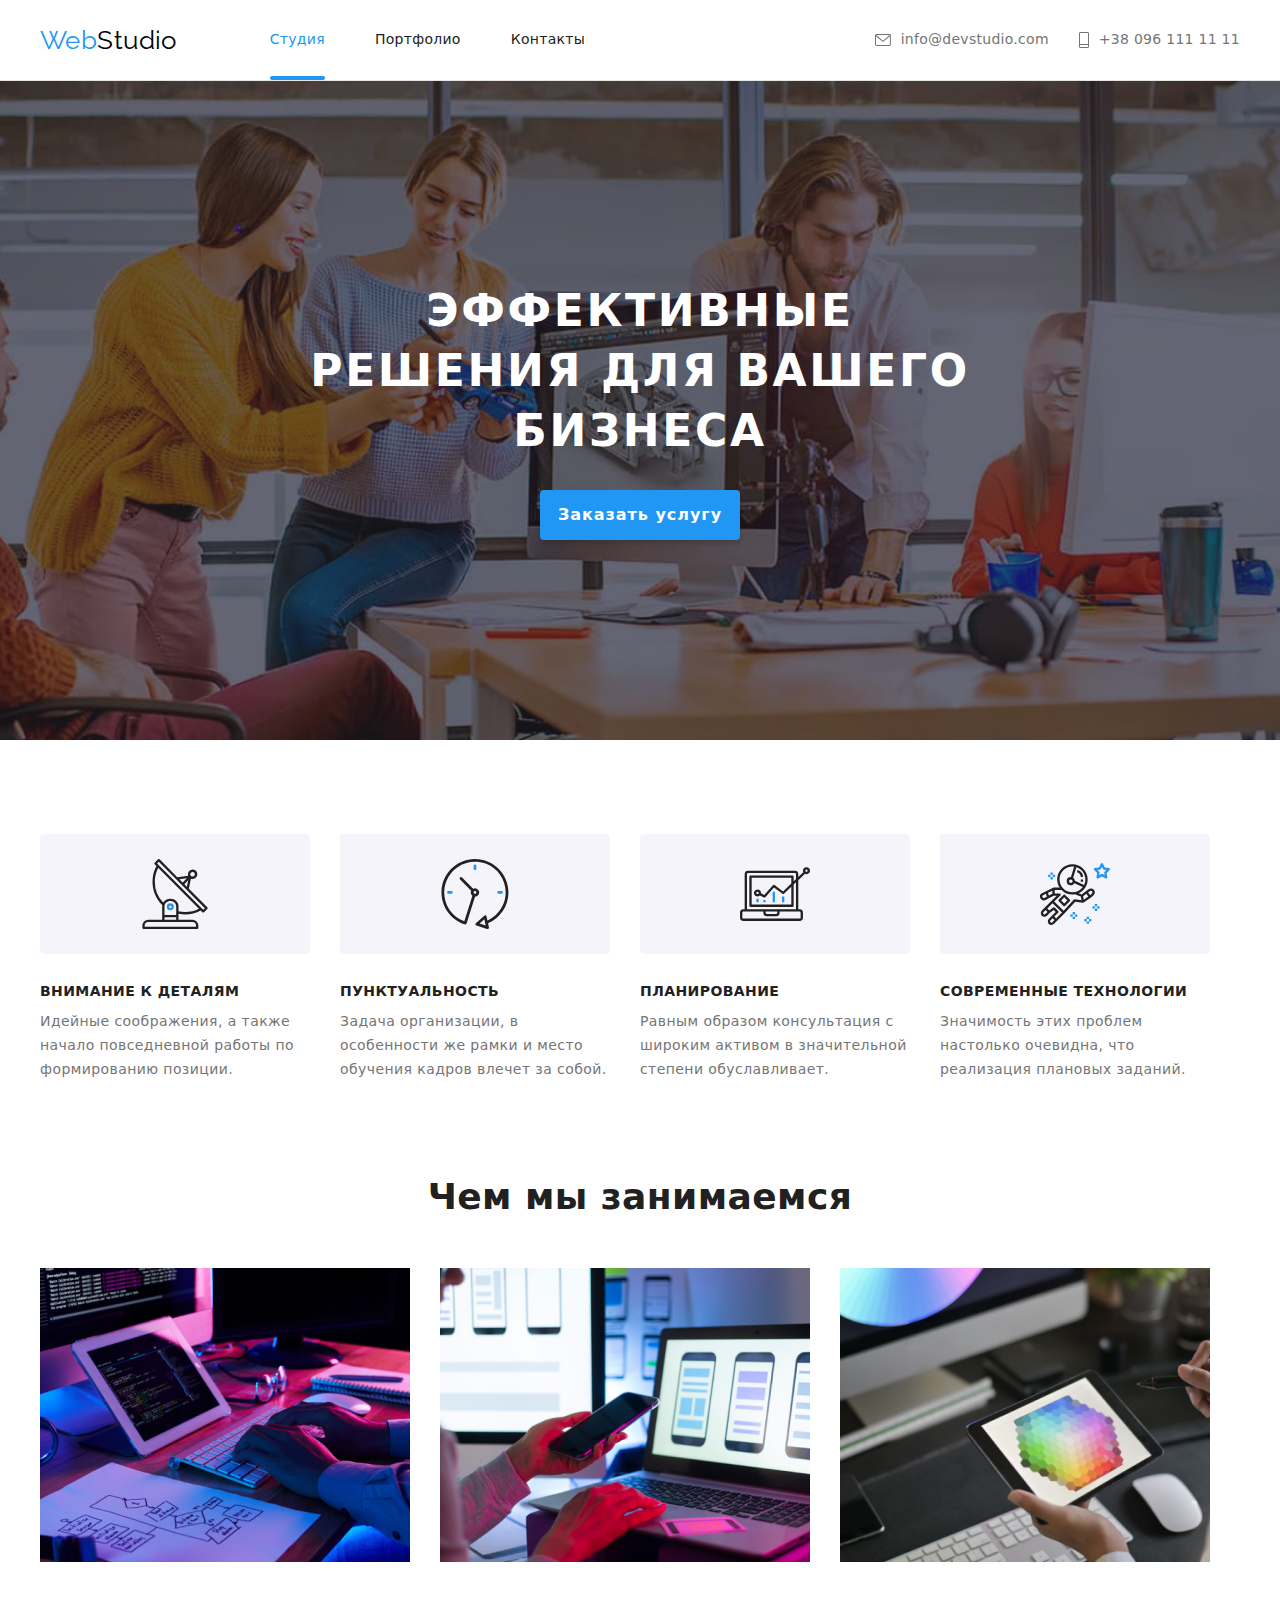
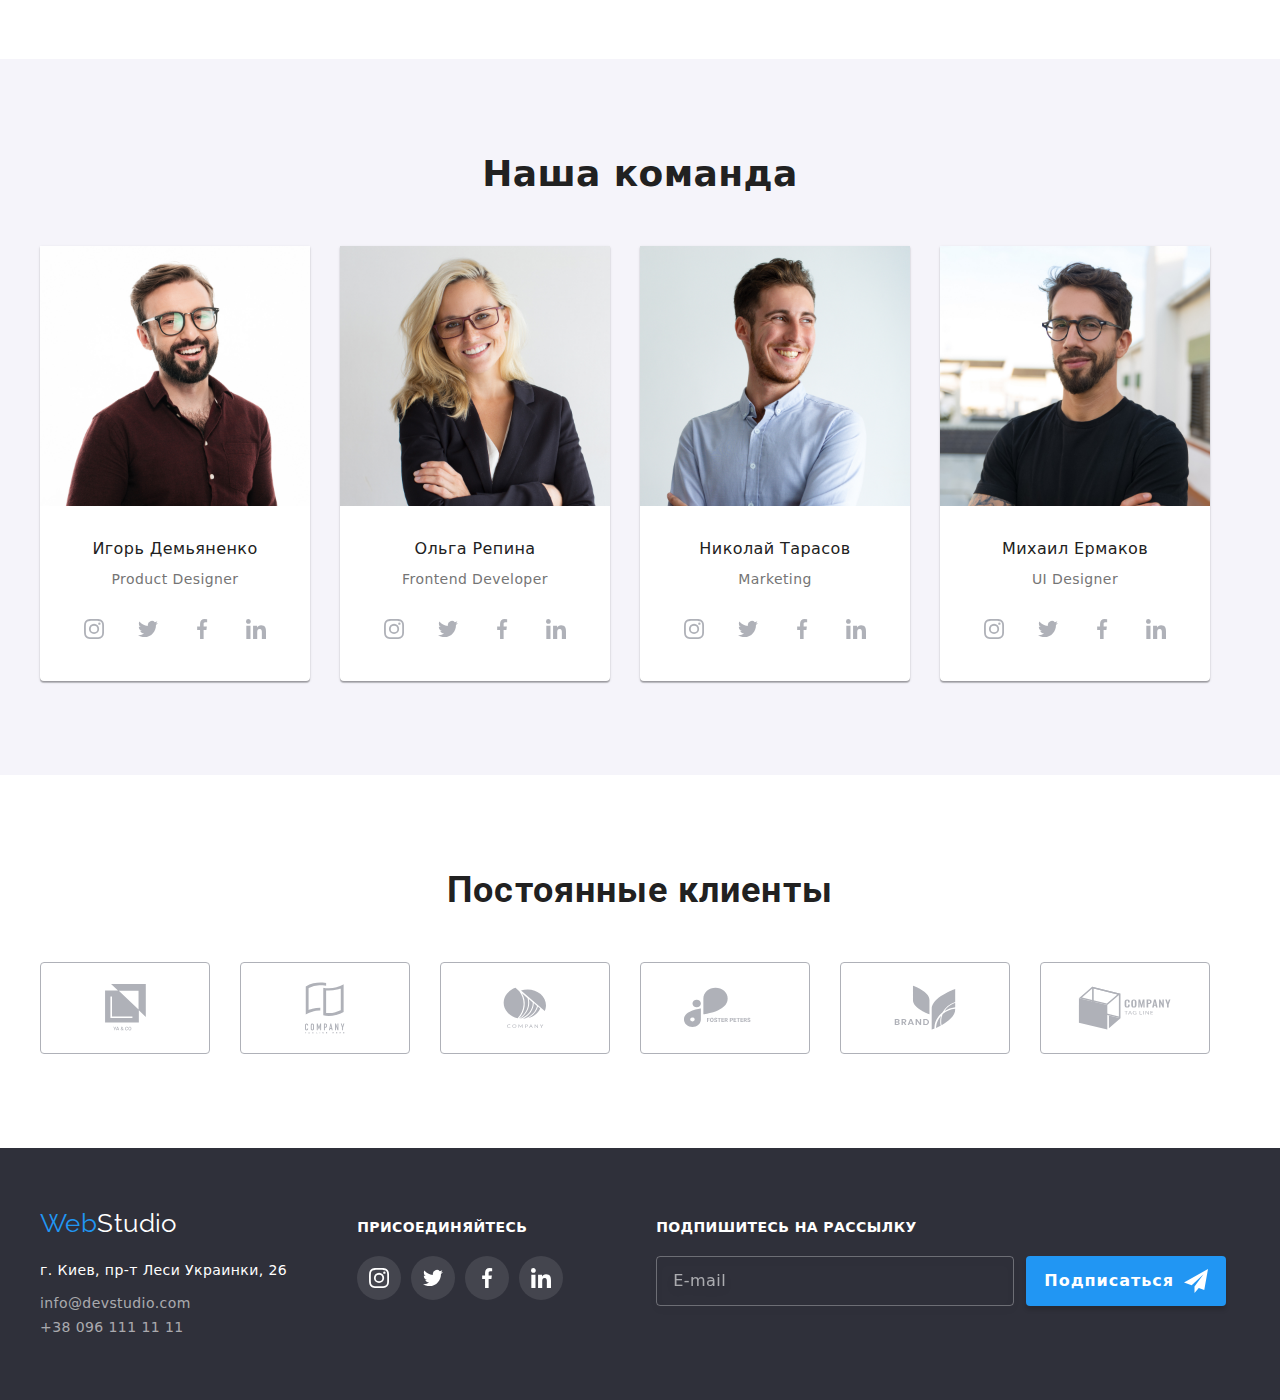
==== index.html @ 6b706b1c "add" ====
<!DOCTYPE html>
<html lang="ru">
<head>
    <meta charset="UTF-8">
    <meta http-equiv="X-UA-Compatible" content="IE=edge">
    <meta name="viewport" content="width=device-width, initial-scale=1.0">
    <title>Document</title>
    <link href="https://fonts.googleapis.com/css2?family=Raleway:wght@700&family=Roboto:wght@400;500;700;900&display=swap" rel="stylesheet">
    <link rel="stylesheet" href="./css/main.min.css">
</head>
<body>
    <header class="header">
        <div class="mail-nav"> 
            <nav class="conteiner-nav">
                <a href="" class="logo">Web<span class="logo__studio">Studio</span></a>
                <ul class="site-nav list">
                    <li class="site-nav__item">
                        <a href="" class="site-nav__link current">Студия</a>
                    </li>
                    <li class="site-nav__item">
                        <a href="./portfolio.html" class="site-nav__link">Портфолио</a>
                    </li>
                    <li class="site-nav__item">
                        <a href="" class="site-nav__link">Контакты</a>
                    </li>
                </ul>
            </nav>
            <div class="contriner-auth">
                <ul class="auth-nav list">
                    <li class="auth-nav__item icon-envelope">
                        <a href="mailto:info@devstudio.com" class="auth-nav__link">info@devstudio.com
                            <svg class="auth-nav__icon" width="16px" heught="12px">
                                <use href="./images/symbol-defs.svg#envelope"></use>
                            </svg>
                        </a>
                    </li>
                    <li class="auth-nav__item icon-vector">
                        <a href="tel:+380961111111" class="auth-nav__link">+38 096 111 11 11
                            <svg class="auth-nav__icon" width="10px" heught="16px">
                                <use href="./images/symbol-defs.svg#vector"></use>
                            </svg>
                        </a>
                    </li>
                </ul>
            </div>
        </div>
    </header>
    <main>
        <!--Шапка-->
        <div class="overlay">
            <div class="hero">
                <h1 class="hero__title">Эффективные решения для вашего бизнеса</h1>
                <button class="button" data-modal-open>Заказать услугу</button>
                <div class="backdrop is-hidden" data-modal>
                    <div class="modal">
                        <form class="form-modal">
                            <h2 class="form-modal__title">Оставьте свои данные, мы вам перезвоним</h2>
                            <div class="form-modal__groop">
                                <label for="name">Имя</label>
                                <input type="name" name="name" id="name">
                                <svg class="form-modal__svg">
                                    <use href="./images/icons.svg#person"></use>
                                </svg>
                            </div>
                            <div class="form-modal__groop">
                                <label for="phone">Телефон</label>
                                <input type="text" name="phone" id="phone">
                                <svg class="form-modal__svg">
                                    <use href="./images/icons.svg#phone"></use>
                                </svg>
                            </div>
                            <div class="form-modal__groop">
                                <label for="mail">Почта</label>
                                <input type="text" name="mail" id="mail">
                                <svg class="form-modal__svg">
                                    <use href="./images/icons.svg#email"></use>
                                </svg>
                            </div>
                            <div class="form-modal__groop">
                                <label for="comment">Комментарий</label>
                                <textarea name="comment" id="comment" placeholder="Введите текст"></textarea>
                            </div>
                            <label class="form-modal__agreement">
                                <input class="form-modal__input" type="checkbox" name="policy">
                                <span class="form-modal__text">
                                    Соглашаюсь с рассылкой и принимаю <a href="" class="form-modal__link">Условия договора</a> 
                                </span>
                                <svg class="form-modal__icon">
                                    <use href="./images/icons.svg#icon-check"></use>
                                </svg>
                            </label>    
                            <button type="submit" class="button">Отправить</button>
                        </form>
                        <button class="button__close" data-modal-close>
                            <svg class="button__svg">
                                <use href="./images/icons.svg#close"></use>
                            </svg>
                        </button>
                    </div>
                </div> 
            </div>
        </div>
        <!--Особенности-->
        <section class="section">
            <div class="conteiner">
               <!--<h2 class="section-title">Особенности</h2>--> 
                <ul class="peculiarities list">
                    <li class="peculiarities__list icon-antenna">
                        <div class="peculiarities__conteiner">
                            <svg class="peculiarities__svg">
                                <use href="./images/symbol-defs.svg#antenna"></use>
                            </svg>
                        </div>
                        <h3 class="peculiarities__title">ВНИМАНИЕ К ДЕТАЛЯМ</h3>
                        <p class="peculiarities__text">Идейные соображения, а также начало повседневной работы по формированию позиции.</p>
                    </li>
                    <li class="peculiarities__list icon-clock">
                        <div class="peculiarities__conteiner">
                            <svg class="peculiarities__svg">
                                <use href="./images/symbol-defs.svg#clock"></use>
                            </svg>
                        </div>
                        <h3 class="peculiarities__title">ПУНКТУАЛЬНОСТЬ</h3>
                        <p class="peculiarities__text">Задача организации, в особенности же рамки и место обучения кадров влечет за собой.</p>
                    </li>
                    <li class="peculiarities__list icon-diagram">
                        <div class="peculiarities__conteiner">
                            <svg class="peculiarities__svg">
                                <use href="./images/symbol-defs.svg#diagram"></use>
                            </svg>
                        </div>
                        <h3 class="peculiarities__title">ПЛАНИРОВАНИЕ</h3>
                        <p class="peculiarities__text">Равным образом консультация с широким активом в значительной степени обуславливает.</p>
                    </li>
                    <li class="peculiarities__list icon-astronaut">
                        <div class="peculiarities__conteiner">
                            <svg class="peculiarities__svg">
                                <use href="./images/symbol-defs.svg#astronaut"></use>
                            </svg>
                        </div>
                        <h3 class="peculiarities__title">СОВРЕМЕННЫЕ ТЕХНОЛОГИИ</h3>
                        <p class="peculiarities__text">Значимость этих проблем настолько очевидна, что реализация плановых заданий.</p>
                    </li>
                </ul>
            </div>
        </section>
        <!--Чем мы занимаемся-->
        <section class="development">
            <div class="conteiner">
                <h2 class="development__title">Чем мы занимаемся</h2>
                <ul class="development__list list">
                    <li class="development__item">
                        <a href=""><img class="development__img" src="./images/development/box-1.jpg" alt="работа на компьютере" width="370" height="294"></a>
                        <div class="development__product">
                            <p class="development__text">ДЕСКТОПНЫЕ ПРИЛОЖЕНИЯ</p>
                        </div>
                    </li>
                    <li class="development__item">
                        <a href=""><img class="development__img" src="./images/development/box-2.jpg" alt="работа на телефоне" width="370" height="294"></a>
                        <div class="development__product">
                            <p class="development__text">МОБИЛЬНЫЕ ПРИЛОЖЕНИЯ</p>
                        </div>
                    </li>
                    <li class="development__item">
                        <a href=""><img class="development__img" src="./images/development/box-3.jpg" alt="работа на планшете" width="370" height="294"></a>
                        <div class="development__product">
                            <p class="development__text">ДИЗАЙНЕРСКИЕ РЕШЕНИЯ</p>
                        </div>
                    </li>
                </ul>
            </div>
        </section>
        <!--Наша команда-->
        <section class="team">
            <div class="conteiner">
                <h2 class="team__title">Наша команда</h2>
            <ul class="team__list list">
                <li class="team__item">
                    <article class="card-set">
                        <img class="card-set__img" src="./images/team/team-card-1.jpg" alt="Игорь Демьяненко" width="270" height="260">
                    <div class="card-set__meta">
                        <h3 class="card-set__title">Игорь Демьяненко</h3>
                        <p class="card-set__job" lang="en">Product Designer</p>
                        <ul class="network list">
                            <li class="network__item">
                                <a href="" class="network__link" aria-label="instagram">
                                    <svg class="network__icon">
                                        <use href="./images/symbol-defs.svg#instagram"></use>
                                    </svg>
                                </a>
                            </li>
                            <li class="network__item">
                                <a href="" class="network__link" aria-label="twitter">
                                    <svg class="network__icon">
                                        <use href="./images/symbol-defs.svg#twitter"></use>
                                    </svg>
                                </a>
                            </li>
                            <li class="network__item">
                                <a href="" class="network__link" aria-label="facebook">
                                    <svg class="network__icon">
                                        <use href="./images/symbol-defs.svg#facebook"></use>
                                    </svg>
                                </a>
                            </li>
                            <li class="network__item">
                                <a href="" class="network__link" aria-label="linkedin">
                                    <svg class="network__icon">
                                        <use href="./images/symbol-defs.svg#linkedin"></use>
                                    </svg>
                                </a>
                            </li>
                        </ul> 
                    </div>
                    </article>
                </li>
                <li class="team__item">
                    <article class="card-set">
                    <img class="card-set__img" src="./images/team/team-card-2.jpg" alt="Ольга Репина" width="270" height="260">
                    <div class="card-set__meta">
                        <h3 class="card-set__title">Ольга Репина</h3>
                        <p class="card-set__job" lang="en">Frontend Developer</p>
                        <ul class="network list">
                            <li class="network__item">
                                <a href="" class="network__link" aria-label="instagram">
                                    <svg class="network__icon">
                                        <use href="./images/symbol-defs.svg#instagram"></use>
                                    </svg>
                                </a>
                            </li>
                            <li class="network__item">
                                <a href="" class="network__link" aria-label="twitter">
                                    <svg class="network__icon">
                                        <use href="./images/symbol-defs.svg#twitter"></use>
                                    </svg>
                                </a>
                            </li>
                            <li class="network__item">
                                <a href="" class="network__link" aria-label="facebook">
                                    <svg class="network__icon">
                                        <use href="./images/symbol-defs.svg#facebook"></use>
                                    </svg>
                                </a>
                            </li>
                            <li class="network__item">
                                <a href="" class="network__link" aria-label="linkedin">
                                    <svg class="network__icon">
                                        <use href="./images/symbol-defs.svg#linkedin"></use>
                                    </svg>
                                </a>
                            </li>
                        </ul> 
                    </div>
                    </article>
                </li>
                <li class="team__item">
                    <article class="card-set">
                        <img class="card-set__img" src="./images/team/team-card-3.jpg" alt="Николай Тарасов" width="270" height="260">
                        <div class="card-set__meta">
                        <h3 class="card-set__title">Николай Тарасов</h3>
                        <p class="card-set__job" lang="en">Marketing</p>
                        <ul class="network list">
                            <li class="network__item">
                                <a href="" class="network__link" aria-label="instagram">
                                    <svg class="network__icon">
                                        <use href="./images/symbol-defs.svg#instagram"></use>
                                    </svg>
                                </a>
                            </li>
                            <li class="network__item">
                                <a href="" class="network__link" aria-label="twitter">
                                    <svg class="network__icon">
                                        <use href="./images/symbol-defs.svg#twitter"></use>
                                    </svg>
                                </a>
                            </li>
                            <li class="network__item">
                                <a href="" class="network__link" aria-label="facebook">
                                    <svg class="network__icon">
                                        <use href="./images/symbol-defs.svg#facebook"></use>
                                    </svg>
                                </a>
                            </li>
                            <li class="network__item">
                                <a href="" class="network__link" aria-label="linkedin">
                                    <svg class="network__icon">
                                        <use href="./images/symbol-defs.svg#linkedin"></use>
                                    </svg>
                                </a>
                            </li>
                        </ul>  
                    </div>
                    </article>
                </li>
                <li class="team__item">
                    <article class="card-set">
                        <img class="card-set__img" src="./images/team/team-card-4.jpg" alt="Михаил Ермаков" width="270" height="260">
                        <div class="card-set__meta">
                        <h3 class="card-set__title">Михаил Ермаков</h3>
                        <p class="card-set__job" lang="en">UI Designer</p>
                        <ul class="network list">
                            <li class="network__item">
                                <a href="" class="network__link" aria-label="instagram">
                                    <svg class="network__icon">
                                        <use href="./images/symbol-defs.svg#instagram"></use>
                                    </svg>
                                </a>
                            </li>
                            <li class="network__item">
                                <a href="" class="network__link" aria-label="twitter">
                                    <svg class="network__icon">
                                        <use href="./images/symbol-defs.svg#twitter"></use>
                                    </svg>
                                </a>
                            </li>
                            <li class="network__item">
                                <a href="" class="network__link" aria-label="facebook">
                                    <svg class="network__icon">
                                        <use href="./images/symbol-defs.svg#facebook"></use>
                                    </svg>
                                </a>
                            </li>
                            <li class="network__item">
                                <a href="" class="network__link" aria-label="linkedin">
                                    <svg class="network__icon">
                                        <use href="./images/symbol-defs.svg#linkedin"></use>
                                    </svg>
                                </a>
                            </li>
                        </ul> 
                    </div>
                    </article>
                </li>
            </ul>
            </div>
        </section>
        <!--Постоянные клиенты-->
        <section class="client">
            <div class="conteiner">
                <h2 class="client__title">Постоянные клиенты</h2>
            <ul class="client__list list">
                <li class="client__item">
                    <a href="" class="client__link" aria-label="group-1">
                        <svg class="client__icon group-1">
                            <use href="./images/symbol-defs.svg#group-1"></use>
                        </svg>
                    </a>
                </li>
                <li class="client__item">
                    <a href="" class="client__link" aria-label="group-2">
                        <svg class="client__icon group-2">
                            <use href="./images/symbol-defs.svg#group-2"></use>
                        </svg>
                    </a>
                </li>
                <li class="client__item">
                    <a href="" class="client__link" aria-label="group-3">
                        <svg class="client__icon group-3">
                            <use href="./images/symbol-defs.svg#group-3"></use>
                        </svg>
                    </a>
                </li>
                <li class="client__item">
                    <a href="" class="client__link" aria-label="group-4">
                        <svg class="client__icon group-4">
                            <use href="./images/symbol-defs.svg#group-4"></use>
                        </svg>
                    </a>
                </li>
                <li class="client__item">
                    <a href="" class="client__link" aria-label="group-5">
                        <svg class="client__icon group-5">
                            <use href="./images/symbol-defs.svg#group-5"></use>
                        </svg>
                    </a>
                </li>
                <li class="client__item">
                    <a href="" class="client__link" aria-label="group-6">
                        <svg class="client__icon group-6">
                            <use href="./images/symbol-defs.svg#group-6"></use>
                        </svg>
                    </a>
                </li>
            </ul>
            </div>
        </section>
    </main>
    <footer class="footer">
        <div class="basement">
            <div class="basement-conteiner">
                <a href="" class="logo logo--footer">Web<span class="logo__studio logo__studio--footer">Studio</span></a>
            <address class="address">
                <p class="address__text">г. Киев, пр-т Леси Украинки, 26</p> <br/>
                <ul class="address__list">
                    <li class="address__item">
                        <a href="mailto:info@devstudio.com" class="address__link">info@devstudio.com</a> <br/>
                    </li>
                    <li class="address__item">
                        <a href="tel:+380961111111" class="address__link">+38 096 111 11 11</a>
                    </li>
                </ul>
            </address>
            </div>
            <div class="basement-social">
                <h2 class="basement-social__title">ПРИСОЕДИНЯЙТЕСЬ</h2>
                <ul class="basement-social__list list">
                    <li class="basement-social__item">
                        <a href="" class="basement-social__link" aria-label="instagram">
                            <svg class="basement-social__icon">
                                <use href="./images/symbol-defs.svg#instagram"></use>
                            </svg>
                        </a>
                    </li>
                    <li class="basement-social__item">
                        <a href="" class="basement-social__link" aria-label="twitter">
                            <svg class="basement-social__icon">
                                <use href="./images/symbol-defs.svg#twitter"></use>
                            </svg>
                        </a>
                    </li>
                    <li class="basement-social__item">
                        <a href="" class="basement-social__link" aria-label="facebook">
                            <svg class="basement-social__icon">
                                <use href="./images/symbol-defs.svg#facebook"></use>
                            </svg>
                        </a>
                    </li>
                    <li class="basement-social__item">
                        <a href="" class="basement-social__link" aria-label="linkedin">
                            <svg class="basement-social__icon">
                                <use href="./images/symbol-defs.svg#linkedin"></use>
                            </svg>
                        </a>
                    </li>
                </ul>
            </div>
            <form class="form">
                <h2 class="form__title">ПОДПИШИТЕСЬ НА РАССЫЛКУ</h2>
                <div class="form__flex">
                    <label for="mail" class="form__field">
                        <input type="mail" name="mail" placeholder="E-mail">
                    </label>
                    <button type="submit" class="button button--subscribe"><span class="button__text">Подписаться</span>
                        <svg class="form__icon">
                            <use href="./images/icons.svg#icon-send"></use>
                        </svg>
                    </button>
                </div>
            </form>
        </div>
    </footer> 
    <script src="./js/modal.js"></script> 
</body>
</html>
---- css/main.min.css ----
html{-webkit-box-sizing:border-box;box-sizing:border-box}*,*::before,*::after{-webkit-box-sizing:inherit;box-sizing:inherit}:root{--primery-text-color: #757575;--title-text-color: #212121;--accent-color: #2196F3;--primery-bgr-color: #E5E5E5;--title-white-color: #FFFFFF;--accent-bgr-color: #F5F4FA;--timing-function: cubic-bezier(0.4, 0, 0.2, 1)}.visually-hidden{position:absolute;white-space:nowrap;width:1px;height:1px;overflow:hidden;border:0;padding:0;clip:rect(0 0 0 0);-webkit-clip-path:inset(50%);clip-path:inset(50%);margin:-1px}body{color:var(--primery-text-color);background-color:var(--title-white-color);font-family:Roboto, sans-serif;letter-spacing:0.03em;font-size:14px;cursor:pointer}h1,h2,h3,h4,h5,h6,p{margin:0}ul{margin:0;padding-left:0;list-style:none}a{text-decoration:none;color:currentColor}.list{padding:0;margin:0;list-style:none}/*! modern-normalize v1.1.0 | MIT License | https://github.com/sindresorhus/modern-normalize */*,::before,::after{-webkit-box-sizing:border-box;box-sizing:border-box}html{line-height:1.15;-webkit-text-size-adjust:100%;-moz-tab-size:4;-o-tab-size:4;tab-size:4}body{margin:0;font-family:system-ui,-apple-system,"Segoe UI",Roboto,Helvetica,Arial,sans-serif,"Apple Color Emoji","Segoe UI Emoji"}hr{height:0;color:inherit}abbr[title]{-webkit-text-decoration:underline dotted;text-decoration:underline dotted}b,strong{font-weight:bolder}code,kbd,samp,pre{font-family:ui-monospace, SFMono-Regular, Consolas, 'Liberation Mono', Menlo, monospace;font-size:1em}small{font-size:80%}sub,sup{font-size:75%;line-height:0;position:relative;vertical-align:baseline}sub{bottom:-0.25em}sup{top:-0.5em}table{text-indent:0;border-color:inherit}button,input,optgroup,select,textarea{font-family:inherit;font-size:100%;line-height:1.15;margin:0}button,select{text-transform:none}button,[type='button'],[type='reset'],[type='submit']{-webkit-appearance:button}::-moz-focus-inner{border-style:none;padding:0}:-moz-focusring{outline:1px dotted ButtonText}:-moz-ui-invalid{box-shadow:none}legend{padding:0}progress{vertical-align:baseline}::-webkit-inner-spin-button,::-webkit-outer-spin-button{height:auto}[type='search']{-webkit-appearance:textfield;outline-offset:-2px}::-webkit-search-decoration{-webkit-appearance:none}::-webkit-file-upload-button{-webkit-appearance:button;font:inherit}summary{display:list-item}.header{background-color:var(--title-white-color);border-bottom-width:1px;border-bottom-style:solid;border-bottom-color:var(--primery-bgr-color)}.mail-nav{display:-webkit-box;display:-ms-flexbox;display:flex;-webkit-box-align:center;-ms-flex-align:center;align-items:center;padding-left:15px;padding-right:15px;margin-left:auto;margin-right:auto;max-width:1230px;height:80px}.conteiner-nav{display:-webkit-box;display:-ms-flexbox;display:flex;-webkit-box-align:center;-ms-flex-align:center;align-items:center}.contriner-auth{display:-webkit-box;display:-ms-flexbox;display:flex;margin-left:auto;-webkit-box-align:center;-ms-flex-align:center;align-items:center}.logo{color:var(--accent-color);font-family:Raleway, cursive;font-size:26px;line-height:1.19;text-decoration:none}.logo__studio{color:#000000}.site-nav{display:-webkit-box;display:-ms-flexbox;display:flex;margin-left:93px}.site-nav__item:not(:last-child){margin-right:50px}.site-nav__item{position:relative}.site-nav__link{display:block;padding-top:32px;padding-bottom:32px;color:var(--title-text-color);font-weight:500;font-size:14px;line-height:1.14;letter-spacing:0.02em;text-decoration:none;-webkit-transition:color 250ms var(--timing-function);transition:color 250ms var(--timing-function)}.site-nav__link:hover,.site-nav__link:focus{color:var(--accent-color)}.site-nav__link.current{color:var(--accent-color)}.site-nav__link.current::after{position:absolute;content:"";bottom:0;left:0;width:100%;min-height:4px;background:var(--accent-color);border-radius:2px}.auth-nav{display:-webkit-box;display:-ms-flexbox;display:flex;-webkit-box-align:center;-ms-flex-align:center;align-items:center}.auth-nav__item{display:block;-webkit-box-align:center;-ms-flex-align:center;align-items:center}.auth-nav__item:not(:last-child){margin-right:30px}.auth-nav__link{display:-webkit-box;display:-ms-flexbox;display:flex;-webkit-box-pack:center;-ms-flex-pack:center;justify-content:center;-webkit-box-align:center;-ms-flex-align:center;align-items:center;-webkit-box-orient:horizontal;-webkit-box-direction:reverse;-ms-flex-direction:row-reverse;flex-direction:row-reverse;margin:0;padding-top:32px;padding-bottom:32px;max-height:80px;color:var(--primery-text-color);font-weight:500;font-size:14px;line-height:1.14;letter-spacing:0.02em;text-decoration:none;fill:var(--primery-text-color);-webkit-transition:color 250ms var(--timing-function),fill 250ms var(--timing-function);transition:color 250ms var(--timing-function),fill 250ms var(--timing-function)}.auth-nav__link:hover,.auth-nav__link:focus{color:var(--accent-color);fill:var(--accent-color)}.auth-nav__icon{display:-webkit-box;display:-ms-flexbox;display:flex;-webkit-box-pack:center;-ms-flex-pack:center;justify-content:center;-webkit-box-align:center;-ms-flex-align:center;align-items:center;padding:0;border:0;margin-right:10px;height:80px;fill:inherit}.overlay{min-height:600px;max-width:1600px;margin-left:auto;margin-right:auto;background-image:-webkit-gradient(linear, left top, right top, from(rgba(47,48,58,0.4)), to(rgba(47,48,58,0.4))),url(../images/hero/overlay.jpg);background-image:linear-gradient(to right, rgba(47,48,58,0.4), rgba(47,48,58,0.4)),url(../images/hero/overlay.jpg);background-size:cover;background-repeat:no-repeat;background-position:center;background-color:var(--title-text-color)}.hero{padding-top:200px;padding-bottom:200px;text-align:center}.hero__title{margin-top:0;margin-bottom:30px;margin-left:auto;margin-right:auto;width:696px;color:var(--title-white-color);font-weight:900;font-size:44px;line-height:1.36;letter-spacing:0.06em;text-transform:uppercase}.backdrop{position:fixed;top:0;left:0;width:100%;height:100%;background-color:rgba(0,0,0,0.2);z-index:1;opacity:1;-webkit-transition:opacity 250ms var(--timing-function);transition:opacity 250ms var(--timing-function)}.backdrop.is-hidden{opacity:0;pointer-events:none}.backdrop.is-hidden .modal{-webkit-transform:translate(-50%, -50%) scale(1.1);transform:translate(-50%, -50%) scale(1.1)}.modal{position:absolute;top:50%;left:50%;min-height:581px;min-width:528px;padding:40px;background-color:var(--title-white-color);-webkit-transform:translate(-50%, -50%) scale(1);transform:translate(-50%, -50%) scale(1);-webkit-transition:opacity 250ms var(--timing-function);transition:opacity 250ms var(--timing-function)}.button__close{position:absolute;-webkit-box-sizing:border-box;box-sizing:border-box;position:absolute;width:30px;height:30px;right:8px;top:8px;-webkit-box-align:center;-ms-flex-align:center;align-items:center;text-align:center;border-radius:50%;background:var(--title-white-color);border:1px solid rgba(0,0,0,0.1);outline:none}.button__close:focus{border:1px solid #2196F3;border-radius:50%}.button__svg{position:absolute;display:inline-block;top:50%;left:50%;-webkit-transform:translate(-50%, -50%);transform:translate(-50%, -50%);-webkit-transition:opacity 250ms var(--timing-function);transition:opacity 250ms var(--timing-function);width:18px;height:18px}.button__close:focus>.button__svg{fill:var(--accent-color)}.button{width:200px;height:50px;margin-left:auto;margin-right:auto;color:var(--title-white-color);background-color:var(--accent-color);font-weight:700;font-size:16px;line-height:1.88;-webkit-box-align:center;-ms-flex-align:center;align-items:center;letter-spacing:0.06em;text-align:center;background:var(--accent-color);-webkit-box-shadow:0px 4px 4px rgba(0,0,0,0.15);box-shadow:0px 4px 4px rgba(0,0,0,0.15);border-radius:4px;border:none}.form-modal{width:448px;margin-left:auto;margin-right:auto}.form-modal__title{margin-top:0;padding:0;font-weight:700;font-size:20px;line-height:1.15;text-align:center;letter-spacing:0.03em;color:#212121}.form-modal__groop{position:relative;display:-webkit-box;display:-ms-flexbox;display:flex;-webkit-box-orient:vertical;-webkit-box-direction:normal;-ms-flex-direction:column;flex-direction:column;margin-left:auto;margin-bottom:10px}.form-modal__groop label{display:-webkit-box;display:-ms-flexbox;display:flex;margin-right:auto;margin-bottom:4px;font-weight:400;font-size:12px;line-height:14px;letter-spacing:0.01em;color:var(--primery-text-color)}.form-modal__groop input{margin:0;padding-left:42px;width:448px;height:40px;border:1px solid rgba(33,33,33,0.2);border-radius:4px;outline:none}.form-modal__groop input:focus{border:1px solid #2196F3;border-radius:4px}textarea{resize:none}.form-modal__groop textarea{padding:12px 16px;margin:0;height:120px;border:1px solid rgba(33,33,33,0.2);border-radius:4px;outline:none}.form-modal__groop textarea:focus{border:1px solid #2196F3;border-radius:4px}.form-modal__groop textarea::-webkit-input-placeholder{font-weight:400;font-size:12px;line-height:1.17;letter-spacing:0.01em;color:rgba(117,117,117,0.5)}.form-modal__groop textarea:-ms-input-placeholder{font-weight:400;font-size:12px;line-height:1.17;letter-spacing:0.01em;color:rgba(117,117,117,0.5)}.form-modal__groop textarea::-ms-input-placeholder{font-weight:400;font-size:12px;line-height:1.17;letter-spacing:0.01em;color:rgba(117,117,117,0.5)}.form-modal__groop textarea::placeholder{font-weight:400;font-size:12px;line-height:1.17;letter-spacing:0.01em;color:rgba(117,117,117,0.5)}.form-modal__svg{position:absolute;bottom:11px;left:12px;width:18px;height:18px;fill:var(--title-text-color)}.form-modal__groop input:focus+.form-modal__svg{fill:var(--accent-color)}.form-modal__agreement{position:relative;display:-webkit-box;display:-ms-flexbox;display:flex;margin-top:27px;margin-left:11px}.form-modal__input{position:absolute;-webkit-appearance:none;-moz-appearance:none;appearance:none;width:100%;margin:0;font:inherit}.form-modal__text{position:absolute;top:50%;left:25px;-webkit-transform:translateY(-50%);transform:translateY(-50%);-webkit-transition:color 250ms var(--timing-function);transition:color 250ms var(--timing-function);font-weight:400;font-size:14px;line-height:24px;letter-spacing:0.03em;color:var(--primery-text-color)}.form-modal__link{font-weight:400;font-size:12px;line-height:14px;letter-spacing:0.03em;-webkit-text-decoration-line:underline;text-decoration-line:underline;color:var(--accent-color)}.form-modal__icon{position:absolute;top:50%;left:0px;-webkit-transform:translateY(-50%);transform:translateY(-50%);-webkit-transition:color 250ms var(--timing-function);transition:color 250ms var(--timing-function);display:inline-block;width:16px;height:15px;border:2px solid var(--title-text-color);border-radius:4px}.form-modal__agreement:focus-within>.form-modal__icon{background-color:var(--accent-color);border:2px solid transparent;border-radius:4px}.form-modal .button{margin-top:30px}.section{padding-top:94px;padding-bottom:94px}.conteiner{padding-left:15px;padding-right:15px;margin-left:auto;margin-right:auto;width:1230px}.development{padding-bottom:94px}.development__title{margin-top:0;color:var(--title-text-color);font-weight:700;font-size:36px;line-height:1.17;text-align:center}.peculiarities{display:-webkit-box;display:-ms-flexbox;display:flex}.peculiarities__list{width:270px;margin-right:30px}.peculiarities__list:last-child{margin-right:0}.peculiarities__conteiner{display:-webkit-box;display:-ms-flexbox;display:flex;-webkit-box-pack:center;-ms-flex-pack:center;justify-content:center;-webkit-box-align:center;-ms-flex-align:center;align-items:center;width:270px;height:120px;background:var(--accent-bgr-color);border-radius:4px}.peculiarities__svg{width:70px;height:70px}.peculiarities__title{margin-top:30px;margin-bottom:10px;color:var(--title-text-color);font-weight:700;font-size:14px;line-height:1.14}.peculiarities__text{margin-top:0;margin-bottom:0;line-height:1.71}.development__title{margin-bottom:50px}.development__list{display:-webkit-box;display:-ms-flexbox;display:flex}.development__item{position:relative}.development__item:not(:last-child){margin-right:30px}.development__product{position:absolute;bottom:0;left:0;opacity:0;width:100%;min-height:70px;background-color:rgba(47,48,58,0.8);-webkit-transition:opacity 250ms var(--timing-function);transition:opacity 250ms var(--timing-function)}.development__product:hover,.development__product:focus{opacity:1}.development__text{margin-top:27px;margin-bottom:27px;font-weight:700;font-size:14px;line-height:1.14;text-align:center;letter-spacing:0.03em;text-transform:uppercase;color:var(--title-white-color)}.team{padding-top:94px;padding-bottom:94px;background-color:var(--accent-bgr-color)}.team__title{margin-top:0;margin-bottom:50px;color:var(--title-text-color);font-weight:700;font-size:36px;line-height:1.17;text-align:center}.team__list{display:-webkit-box;display:-ms-flexbox;display:flex}.team__item{-webkit-box-shadow:0px 1px 3px rgba(0,0,0,0.12),0px 1px 1px rgba(0,0,0,0.14),0px 2px 1px rgba(0,0,0,0.2);box-shadow:0px 1px 3px rgba(0,0,0,0.12),0px 1px 1px rgba(0,0,0,0.14),0px 2px 1px rgba(0,0,0,0.2);border-radius:0px 0px 4px 4px;background-color:var(--title-white-color)}.team__item:not(:last-child){margin-right:30px}.card-set__meta{padding-top:30px;padding-bottom:30px}.card-set__title{margin-top:0;margin-bottom:10px;color:var(--title-text-color);font-weight:500;font-size:16px;line-height:1.19;text-align:center}.card-set__job{margin-top:0;margin-bottom:0;font-size:14px;line-height:1.7;text-align:center}.network{display:-webkit-box;display:-ms-flexbox;display:flex;padding:0;margin:16px 32px 0px 32px;width:206px;list-style:none;-webkit-box-align:center;-ms-flex-align:center;align-items:center}.network__item{display:-webkit-box;display:-ms-flexbox;display:flex;height:44px;width:44px;-webkit-box-align:center;-ms-flex-align:center;align-items:center}.network__item:not(:last-child){margin-right:10px}.network__link{display:-webkit-box;display:-ms-flexbox;display:flex;-webkit-box-pack:center;-ms-flex-pack:center;justify-content:center;-webkit-box-align:center;-ms-flex-align:center;align-items:center;padding:0;border:0;border-radius:50%;height:44px;width:44px;color:#AFB1B8;text-align:center;-webkit-transition:background-color 250ms var(--timing-function),color 250ms var(--timing-function);transition:background-color 250ms var(--timing-function),color 250ms var(--timing-function)}.network__link:hover,.network__link:focus{background-color:var(--accent-color);color:var(--title-white-color)}.network__icon{height:20px;width:20px;fill:currentColor}.client{padding-top:94px;padding-bottom:94px}.client__title{margin-top:0;margin-bottom:50px;font-family:'Roboto';font-style:normal;font-weight:700;font-size:36px;line-height:1.17;text-align:center;letter-spacing:0.03em;color:var(--title-text-color)}.client__list{display:-webkit-box;display:-ms-flexbox;display:flex;padding:0;margin:0;list-style:none;-webkit-box-align:center;-ms-flex-align:center;align-items:center}.client__item{-webkit-box-align:center;-ms-flex-align:center;align-items:center}.client__item:not(:last-child){margin-right:30px}.client__link{display:-webkit-box;display:-ms-flexbox;display:flex;-webkit-box-pack:center;-ms-flex-pack:center;justify-content:center;-webkit-box-align:center;-ms-flex-align:center;align-items:center;margin:0;padding:0;width:170px;height:92px;border:1px solid #AFB1B8;border-radius:4px;background:var(--title-white-color);text-align:center;fill:#AFB1B8;-webkit-transition:border 250ms var(--timing-function),border-radius 250ms var(--timing-function),fill 250ms var(--timing-function);transition:border 250ms var(--timing-function),border-radius 250ms var(--timing-function),fill 250ms var(--timing-function)}.client__link:hover,.client__link:focus{border:1px solid var(--accent-color);border-radius:4px;fill:var(--accent-color)}.client__icon{fill:inherit}.client__icon.group-1{width:41px;height:46.7px}.client__icon.group-2{width:40px;height:52px}.client__icon.group-3{width:43.46px;height:41.18px}.client__icon.group-4{width:84.44px;height:40.62px}.client__icon.group-5{width:62.54px;height:45.43px}.client__icon.group-6{width:93.79px;height:43.93px}.footer{padding-top:60px;padding-bottom:60px;background-color:#2F303A}.basement{display:-webkit-box;display:-ms-flexbox;display:flex;-webkit-box-align:center;-ms-flex-align:center;align-items:center;padding-left:15px;padding-right:15px;margin-left:auto;margin-right:auto;width:1230px}.footer .basement-conteiner{padding-left:0;margin-right:70px}.logo--footer{margin-top:0;margin-bottom:0}.logo__studio--footer{color:var(--title-white-color)}.address__text{margin-top:20px;margin-bottom:0;color:var(--title-white-color);line-height:1.71;font-style:normal}.address__link{margin:0;padding:0;color:rgba(255,255,255,0.6);text-decoration:none;line-height:1.71;font-style:normal;-webkit-transition:color 250ms var(--timing-function);transition:color 250ms var(--timing-function)}.address__link:hover,.address__link:focus{color:var(--accent-color)}.address__list{margin-top:9px}.address__list{margin-top:9px}br{display:none}.basement-social{display:block;margin-right:93px;margin-top:12px;margin-bottom:40px}.basement-social__title{margin-bottom:20px;font-weight:700;font-size:14px;line-height:1.14;letter-spacing:0.03em;text-transform:uppercase;color:var(--title-white-color)}.basement-social__list{display:-webkit-box;display:-ms-flexbox;display:flex;padding:0;margin:0;list-style:none;-webkit-box-align:center;-ms-flex-align:center;align-items:center}.basement-social__item{height:44px;width:44px}.basement-social__item:not(:last-child){margin-right:10px}.basement-social__link{display:-webkit-box;display:-ms-flexbox;display:flex;-webkit-box-pack:center;-ms-flex-pack:center;justify-content:center;-webkit-box-align:center;-ms-flex-align:center;align-items:center;padding:0;border:0;border-radius:50%;height:44px;width:44px;color:var(--title-white-color);background:rgba(255,255,255,0.1);text-align:center;-webkit-transition:background-color 250ms var(--timing-function);transition:background-color 250ms var(--timing-function)}.basement-social__link:hover,.basement-social__link:focus{background-color:var(--accent-color)}.basement-social__icon{height:20px;width:20px;fill:currentColor}.form{width:570px;padding:0;margin-top:12px;margin-bottom:34px}.form__title{margin-bottom:20px;padding:0;font-weight:700;font-size:14px;line-height:1.14;letter-spacing:0.03em;text-transform:uppercase;color:var(--title-white-color)}.form__flex{display:-webkit-box;display:-ms-flexbox;display:flex}.form__field{display:-webkit-box;display:-ms-flexbox;display:flex;width:358px;height:50px;margin-right:12px}.form__field input{padding:15px 0px 15px 16px;width:100%;background-color:transparent;border:1px solid rgba(255,255,255,0.3);-webkit-filter:drop-shadow(0px 4px 4px rgba(0,0,0,0.15));filter:drop-shadow(0px 4px 4px rgba(0,0,0,0.15));border-radius:4px;color:var(--title-white-color)}.form__field input::-webkit-input-placeholder{font-weight:400;font-size:16px;line-height:1.25;-webkit-box-align:center;align-items:center;letter-spacing:0.03em;color:rgba(255,255,255,0.6)}.form__field input:-ms-input-placeholder{font-weight:400;font-size:16px;line-height:1.25;-ms-flex-align:center;align-items:center;letter-spacing:0.03em;color:rgba(255,255,255,0.6)}.form__field input::-ms-input-placeholder{font-weight:400;font-size:16px;line-height:1.25;-ms-flex-align:center;align-items:center;letter-spacing:0.03em;color:rgba(255,255,255,0.6)}.form__field input::placeholder{font-weight:400;font-size:16px;line-height:1.25;-webkit-box-align:center;-ms-flex-align:center;align-items:center;letter-spacing:0.03em;color:rgba(255,255,255,0.6)}.form__icon{display:-webkit-box;display:-ms-flexbox;display:flex;width:24px;height:24px;fill:var(--title-white-color)}.button--subscribe{display:-webkit-box;display:-ms-flexbox;display:flex;-webkit-box-pack:center;-ms-flex-pack:center;justify-content:center;margin:0;padding:0}.button__text{display:-webkit-box;display:-ms-flexbox;display:flex;margin-right:10px;font-weight:700;font-size:16px;line-height:1.88;text-align:center;-webkit-box-align:center;-ms-flex-align:center;align-items:center;letter-spacing:0.06em;color:var(--title-white-color)}.conteiner-section{padding-top:94px;padding-bottom:94px}.conteiner-portfolio{width:1230px;padding-left:15px;padding-right:15px;margin-left:auto;margin-right:auto}.row{display:-webkit-box;display:-ms-flexbox;display:flex;-webkit-box-pack:center;-ms-flex-pack:center;justify-content:center}.row__list:not(:last-child){margin-right:8px}.row__btn{height:38px;padding:0;background-color:var(--accent-bgr-color);font-family:inherit;font-weight:500;font-size:16px;line-height:1.63;letter-spacing:0.03em;text-align:center;border:none;-webkit-transition:background-color 250ms var(--timing-function),color 250ms var(--timing-function),border-radius 250ms var(--timing-function),-webkit-box-shadow 250ms var(--timing-function);transition:background-color 250ms var(--timing-function),color 250ms var(--timing-function),border-radius 250ms var(--timing-function),-webkit-box-shadow 250ms var(--timing-function);transition:background-color 250ms var(--timing-function),color 250ms var(--timing-function),box-shadow 250ms var(--timing-function),border-radius 250ms var(--timing-function);transition:background-color 250ms var(--timing-function),color 250ms var(--timing-function),box-shadow 250ms var(--timing-function),border-radius 250ms var(--timing-function),-webkit-box-shadow 250ms var(--timing-function)}.row__btn:hover,.row__btn:focus{color:var(--title-white-color);background-color:var(--accent-color);-webkit-box-shadow:0px 1px 3px rgba(0,0,0,0.12),0px 1px 1px rgba(0,0,0,0.14),0px 2px 1px rgba(0,0,0,0.2);box-shadow:0px 1px 3px rgba(0,0,0,0.12),0px 1px 1px rgba(0,0,0,0.14),0px 2px 1px rgba(0,0,0,0.2);border-radius:0px 0px 4px 4px}.row__btn.current{background-color:var(--accent-color)}.row__btn--oll{width:73px}.row__btn--veb{width:128px}.row__btn--appendix{width:145px}.row__btn--design{width:103px}.row__btn--marketing{width:130px}.services{margin-top:50px;display:-webkit-box;display:-ms-flexbox;display:flex;-ms-flex-wrap:wrap;flex-wrap:wrap}.services__list{overflow:hidden;border-right-width:1px;border-right-style:solid;border-right-color:#EEEEEE;border-left-width:1px;border-left-style:solid;border-left-color:#EEEEEE;border-bottom-width:1px;border-bottom-style:solid;border-bottom-color:#EEEEEE;width:370px;margin-right:30px;margin-bottom:30px;-webkit-transition:border-radius 250ms var(--timing-function),-webkit-box-shadow 250ms var(--timing-function);transition:border-radius 250ms var(--timing-function),-webkit-box-shadow 250ms var(--timing-function);transition:box-shadow 250ms var(--timing-function),border-radius 250ms var(--timing-function);transition:box-shadow 250ms var(--timing-function),border-radius 250ms var(--timing-function),-webkit-box-shadow 250ms var(--timing-function)}.services__list:nth-child(3n){margin-right:0}.services__list:nth-last-child(-n+3){margin-bottom:0}.services__list:hover{-webkit-box-shadow:0px 1px 3px rgba(0,0,0,0.12),0px 1px 1px rgba(0,0,0,0.14),0px 2px 1px rgba(0,0,0,0.2);box-shadow:0px 1px 3px rgba(0,0,0,0.12),0px 1px 1px rgba(0,0,0,0.14),0px 2px 1px rgba(0,0,0,0.2);border-radius:0px 0px 4px 4px}.services__link{display:inline-block}.dec__text{margin:4px 24px 20px 24px;font-size:16px;line-height:1.88}.product-overlay__img{display:block}.product-overlay{position:relative;overflow:hidden}.product-overlay__hover{position:absolute;top:0;left:0;width:100%;height:100%;padding:63px 24px;background-color:var(--accent-color);-webkit-transform:translateY(100%);transform:translateY(100%);-webkit-transition:-webkit-transform 250ms var(--timing-function);transition:-webkit-transform 250ms var(--timing-function);transition:transform 250ms var(--timing-function);transition:transform 250ms var(--timing-function), -webkit-transform 250ms var(--timing-function)}.services__link:hover .product-overlay__hover,.services__link:focus .product-overlay__hover{-webkit-transform:translateY(0);transform:translateY(0)}.product-overlay__text{font-weight:400;font-size:18px;line-height:1.56;letter-spacing:0.03em;float:left;color:var(--title-white-color)}.desc{padding:20px 24px}.desc__title{margin-top:0;margin-bottom:4px;color:var(--title-text-color);font-weight:700;font-size:18px;line-height:2;letter-spacing:0.06em}.dec__text{margin:0}
/*# sourceMappingURL=main.min.css.map */
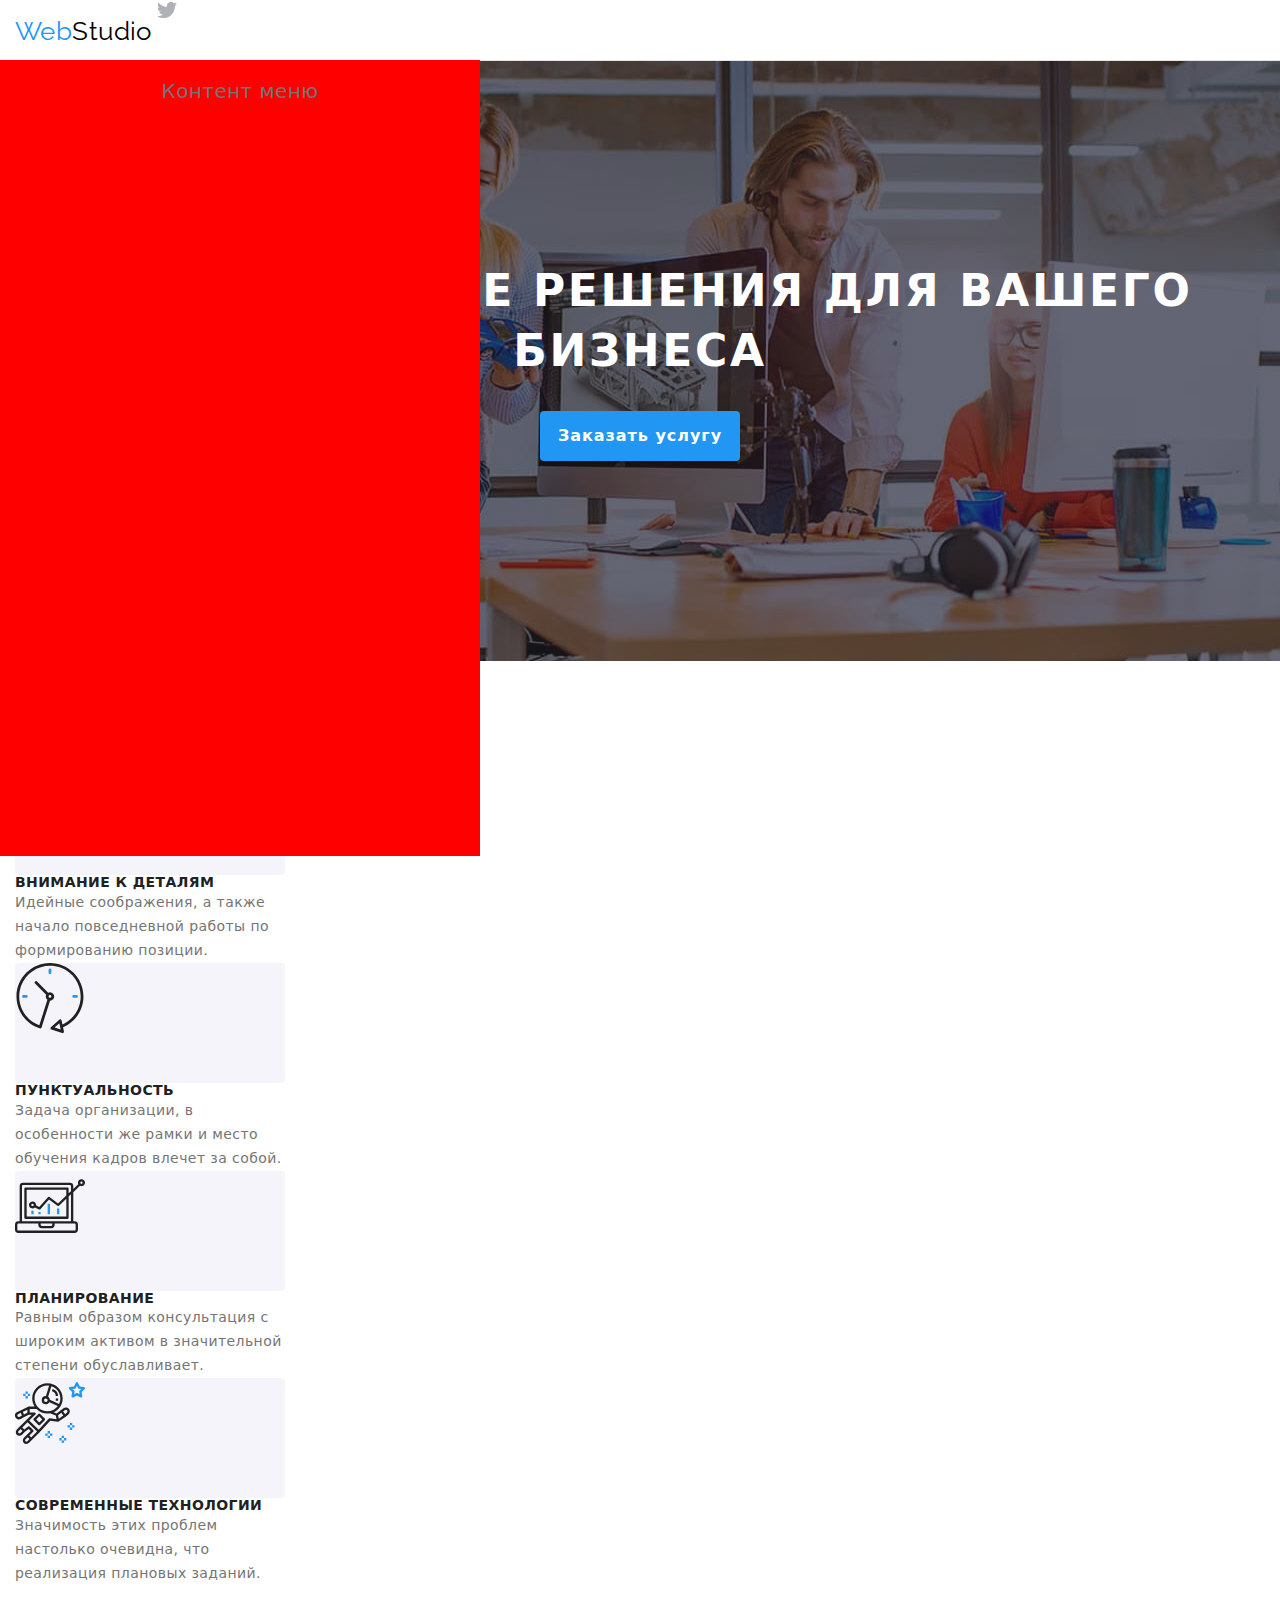
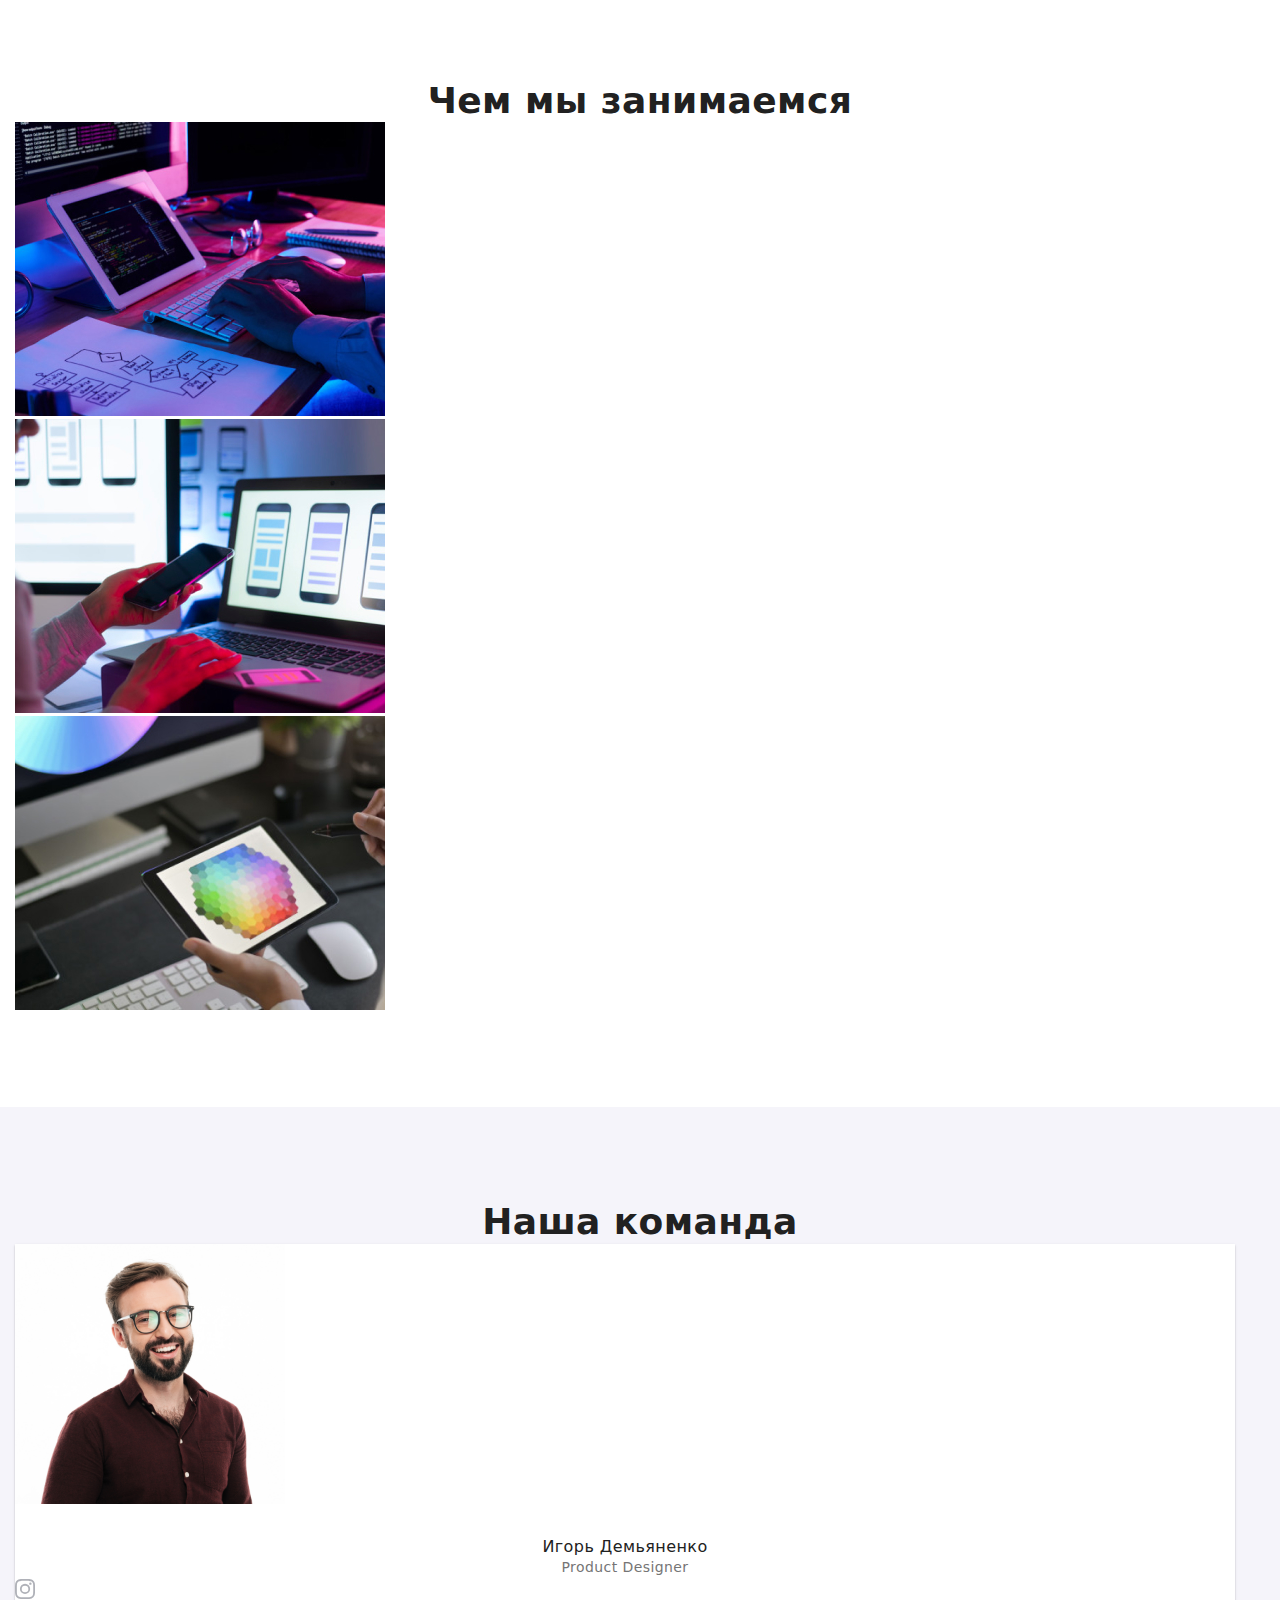
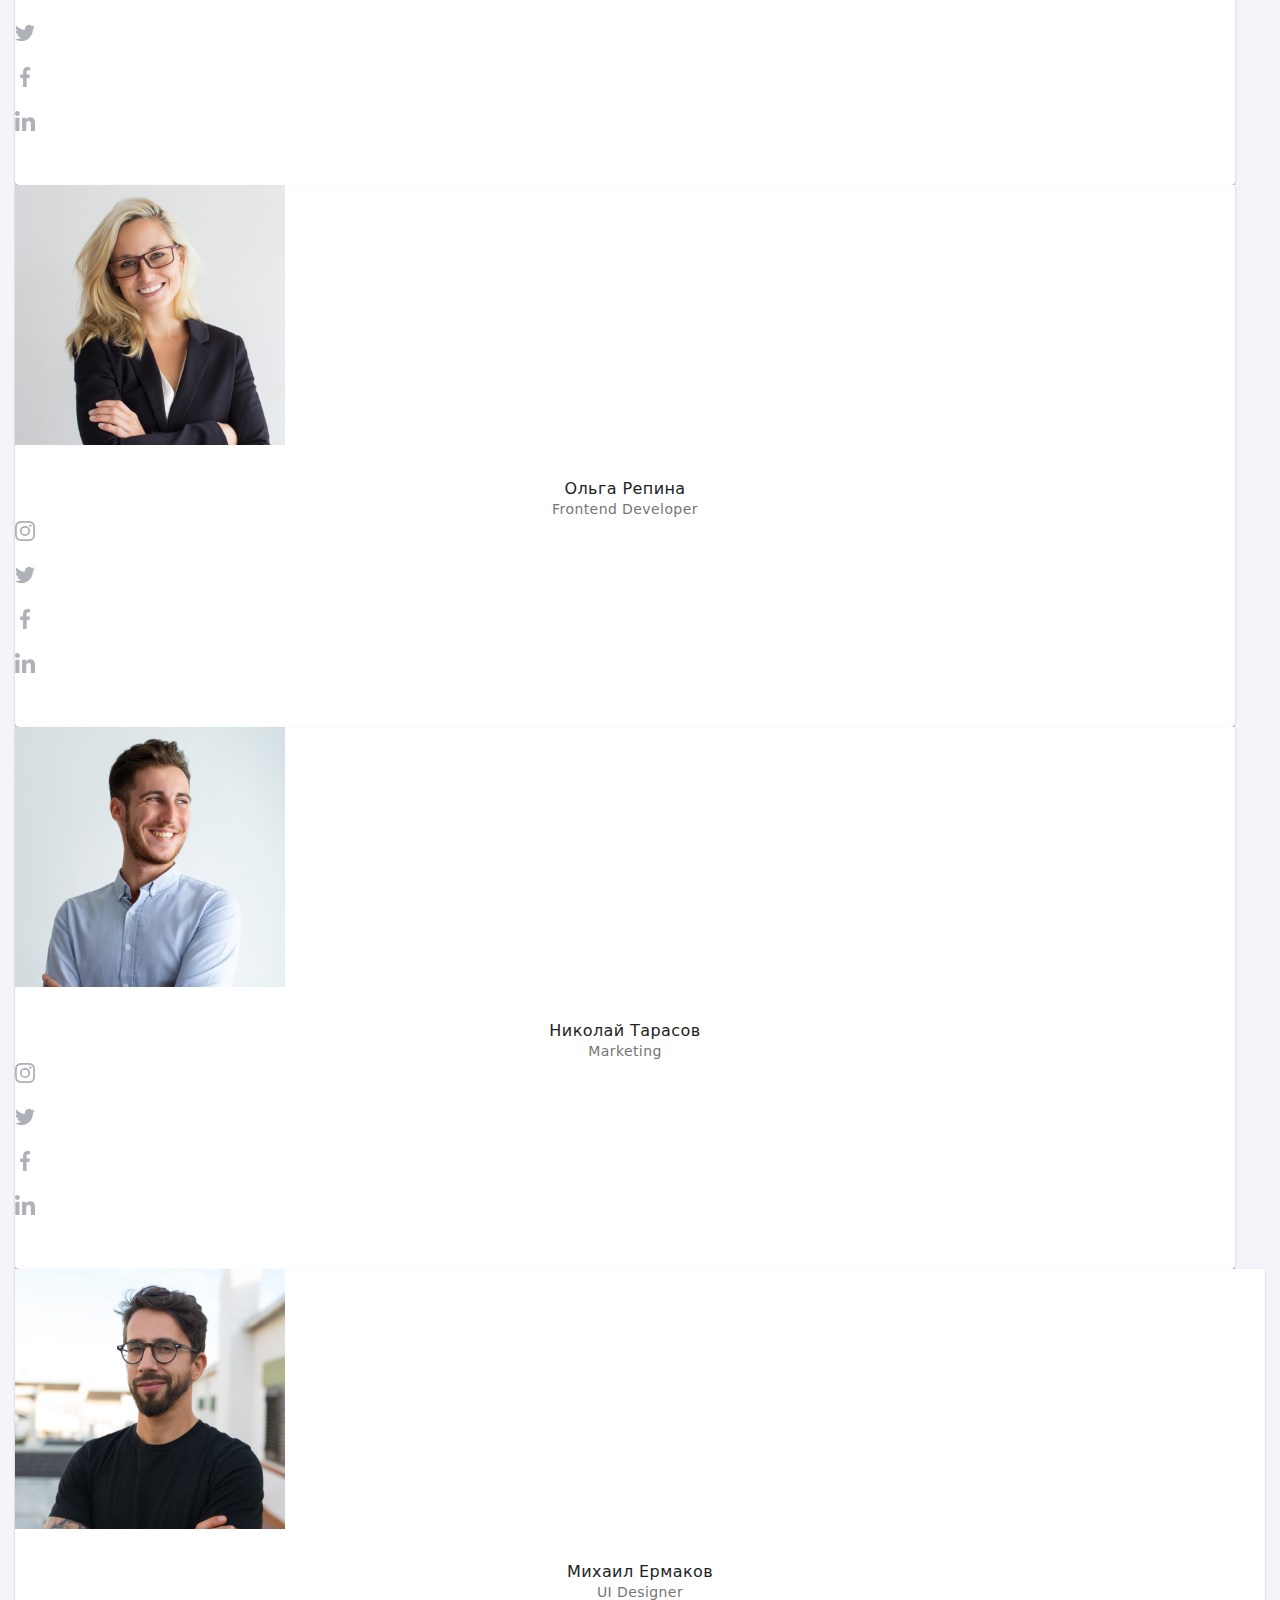
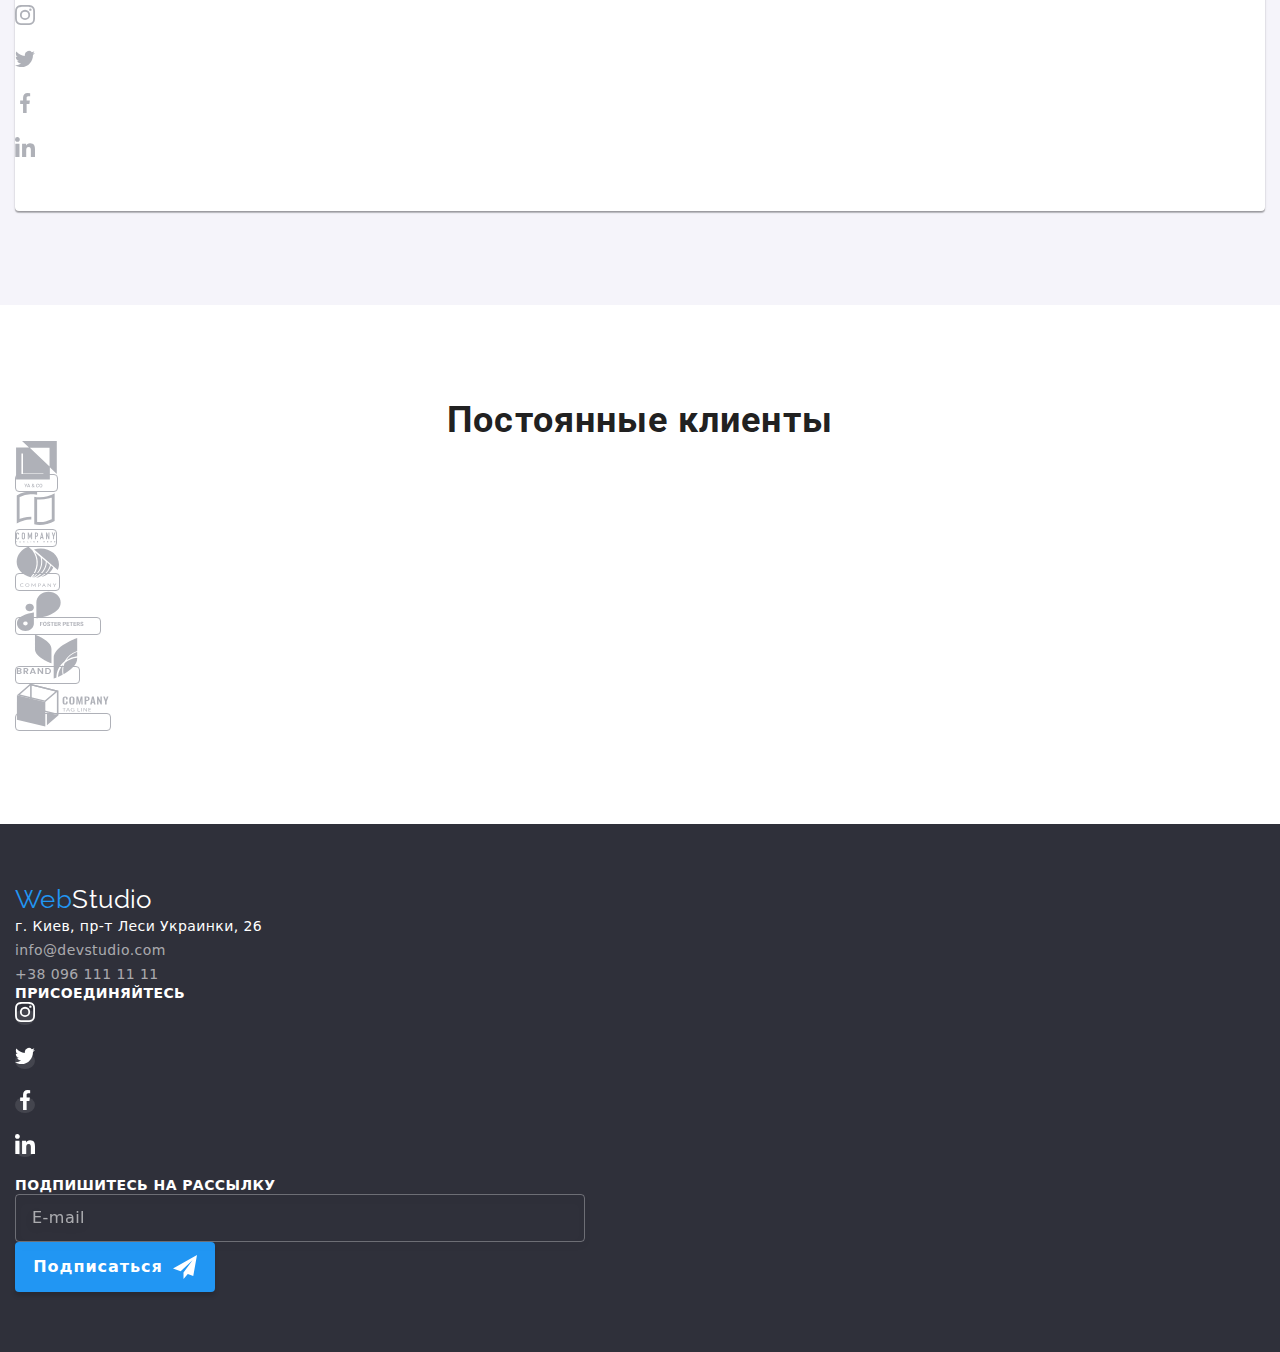
==== commit b6096619: "add menu-button" ====
--- a/index.html
+++ b/index.html
@@ -13,7 +13,18 @@
         <div class="mail-nav"> 
             <nav class="conteiner-nav">
                 <a href="" class="logo">Web<span class="logo__studio">Studio</span></a>
-                <ul class="site-nav list">
+                <!-- Кнопка для мобилки -->
+                <button type="button" class="menu-button is-open" aria-expanded="false" aria-controls="menu-conteiner" data-menu-button>
+                    <svg width="40", height="40" aria-label="Переключатель мобильного меню">
+                        <use class="menu-button__icon-cross" href="./images/socials/twitter.svg"></use>
+                        <use class="menu-button__icon-menu" href="./images/socials/facebook.svg"></use>
+                    </svg>
+                </button>
+                <div class="menu-conteiner" id="menu-conteiner" data-menu>
+                    Контент меню
+                </div>
+
+                <!--<ul class="site-nav list">
                     <li class="site-nav__item">
                         <a href="" class="site-nav__link current">Студия</a>
                     </li>
@@ -23,9 +34,9 @@
                     <li class="site-nav__item">
                         <a href="" class="site-nav__link">Контакты</a>
                     </li>
-                </ul>
+                </ul>-->
             </nav>
-            <div class="contriner-auth">
+            <!--<div class="contriner-auth">
                 <ul class="auth-nav list">
                     <li class="auth-nav__item icon-envelope">
                         <a href="mailto:info@devstudio.com" class="auth-nav__link">info@devstudio.com
@@ -42,7 +53,7 @@
                         </a>
                     </li>
                 </ul>
-            </div>
+            </div>-->
         </div>
     </header>
     <main>
@@ -450,5 +461,6 @@
         </div>
     </footer> 
     <script src="./js/modal.js"></script> 
+    <script src="./js/menu.js"></script>
 </body>
 </html>--- a/css/main.min.css
+++ b/css/main.min.css
@@ -1,7 +1,7 @@
-html{-webkit-box-sizing:border-box;box-sizing:border-box}*,*::before,*::after{-webkit-box-sizing:inherit;box-sizing:inherit}:root{--primery-text-color: #757575;--title-text-color: #212121;--accent-color: #2196F3;--primery-bgr-color: #E5E5E5;--title-white-color: #FFFFFF;--accent-bgr-color: #F5F4FA;--timing-function: cubic-bezier(0.4, 0, 0.2, 1)}.visually-hidden{position:absolute;white-space:nowrap;width:1px;height:1px;overflow:hidden;border:0;padding:0;clip:rect(0 0 0 0);-webkit-clip-path:inset(50%);clip-path:inset(50%);margin:-1px}body{color:var(--primery-text-color);background-color:var(--title-white-color);font-family:Roboto, sans-serif;letter-spacing:0.03em;font-size:14px;cursor:pointer}h1,h2,h3,h4,h5,h6,p{margin:0}ul{margin:0;padding-left:0;list-style:none}a{text-decoration:none;color:currentColor}.list{padding:0;margin:0;list-style:none}/*! modern-normalize v1.1.0 | MIT License | https://github.com/sindresorhus/modern-normalize */*,::before,::after{-webkit-box-sizing:border-box;box-sizing:border-box}html{line-height:1.15;-webkit-text-size-adjust:100%;-moz-tab-size:4;-o-tab-size:4;tab-size:4}body{margin:0;font-family:system-ui,-apple-system,"Segoe UI",Roboto,Helvetica,Arial,sans-serif,"Apple Color Emoji","Segoe UI Emoji"}hr{height:0;color:inherit}abbr[title]{-webkit-text-decoration:underline dotted;text-decoration:underline dotted}b,strong{font-weight:bolder}code,kbd,samp,pre{font-family:ui-monospace,+html{-webkit-box-sizing:border-box;box-sizing:border-box}*,*::before,*::after{-webkit-box-sizing:inherit;box-sizing:inherit}:root{--primery-text-color: #757575;--title-text-color: #212121;--accent-color: #2196F3;--primery-bgr-color: #E5E5E5;--title-white-color: #FFFFFF;--accent-bgr-color: #F5F4FA;--timing-function: cubic-bezier(0.4, 0, 0.2, 1)}.visually-hidden{position:absolute;white-space:nowrap;width:1px;height:1px;overflow:hidden;border:0;padding:0;clip:rect(0 0 0 0);-webkit-clip-path:inset(50%);clip-path:inset(50%);margin:-1px}body{color:var(--primery-text-color);background-color:var(--title-white-color);font-family:Roboto, sans-serif;letter-spacing:0.03em;font-size:14px;cursor:pointer}body.modal-open{overflow:hidden}h1,h2,h3,h4,h5,h6,p{margin:0}ul{margin:0;padding-left:0;list-style:none}a{text-decoration:none;color:currentColor}.list{padding:0;margin:0;list-style:none}/*! modern-normalize v1.1.0 | MIT License | https://github.com/sindresorhus/modern-normalize */*,::before,::after{-webkit-box-sizing:border-box;box-sizing:border-box}html{line-height:1.15;-webkit-text-size-adjust:100%;-moz-tab-size:4;-o-tab-size:4;tab-size:4}body{margin:0;font-family:system-ui,-apple-system,"Segoe UI",Roboto,Helvetica,Arial,sans-serif,"Apple Color Emoji","Segoe UI Emoji"}hr{height:0;color:inherit}abbr[title]{-webkit-text-decoration:underline dotted;text-decoration:underline dotted}b,strong{font-weight:bolder}code,kbd,samp,pre{font-family:ui-monospace,  SFMono-Regular,  Consolas,  'Liberation Mono',  Menlo,- monospace;font-size:1em}small{font-size:80%}sub,sup{font-size:75%;line-height:0;position:relative;vertical-align:baseline}sub{bottom:-0.25em}sup{top:-0.5em}table{text-indent:0;border-color:inherit}button,input,optgroup,select,textarea{font-family:inherit;font-size:100%;line-height:1.15;margin:0}button,select{text-transform:none}button,[type='button'],[type='reset'],[type='submit']{-webkit-appearance:button}::-moz-focus-inner{border-style:none;padding:0}:-moz-focusring{outline:1px dotted ButtonText}:-moz-ui-invalid{box-shadow:none}legend{padding:0}progress{vertical-align:baseline}::-webkit-inner-spin-button,::-webkit-outer-spin-button{height:auto}[type='search']{-webkit-appearance:textfield;outline-offset:-2px}::-webkit-search-decoration{-webkit-appearance:none}::-webkit-file-upload-button{-webkit-appearance:button;font:inherit}summary{display:list-item}.header{background-color:var(--title-white-color);border-bottom-width:1px;border-bottom-style:solid;border-bottom-color:var(--primery-bgr-color)}.mail-nav{display:-webkit-box;display:-ms-flexbox;display:flex;-webkit-box-align:center;-ms-flex-align:center;align-items:center;padding-left:15px;padding-right:15px;margin-left:auto;margin-right:auto;max-width:1230px;height:80px}.conteiner-nav{display:-webkit-box;display:-ms-flexbox;display:flex;-webkit-box-align:center;-ms-flex-align:center;align-items:center}.contriner-auth{display:-webkit-box;display:-ms-flexbox;display:flex;margin-left:auto;-webkit-box-align:center;-ms-flex-align:center;align-items:center}.logo{color:var(--accent-color);font-family:Raleway, cursive;font-size:26px;line-height:1.19;text-decoration:none}.logo__studio{color:#000000}.site-nav{display:-webkit-box;display:-ms-flexbox;display:flex;margin-left:93px}.site-nav__item:not(:last-child){margin-right:50px}.site-nav__item{position:relative}.site-nav__link{display:block;padding-top:32px;padding-bottom:32px;color:var(--title-text-color);font-weight:500;font-size:14px;line-height:1.14;letter-spacing:0.02em;text-decoration:none;-webkit-transition:color 250ms var(--timing-function);transition:color 250ms var(--timing-function)}.site-nav__link:hover,.site-nav__link:focus{color:var(--accent-color)}.site-nav__link.current{color:var(--accent-color)}.site-nav__link.current::after{position:absolute;content:"";bottom:0;left:0;width:100%;min-height:4px;background:var(--accent-color);border-radius:2px}.auth-nav{display:-webkit-box;display:-ms-flexbox;display:flex;-webkit-box-align:center;-ms-flex-align:center;align-items:center}.auth-nav__item{display:block;-webkit-box-align:center;-ms-flex-align:center;align-items:center}.auth-nav__item:not(:last-child){margin-right:30px}.auth-nav__link{display:-webkit-box;display:-ms-flexbox;display:flex;-webkit-box-pack:center;-ms-flex-pack:center;justify-content:center;-webkit-box-align:center;-ms-flex-align:center;align-items:center;-webkit-box-orient:horizontal;-webkit-box-direction:reverse;-ms-flex-direction:row-reverse;flex-direction:row-reverse;margin:0;padding-top:32px;padding-bottom:32px;max-height:80px;color:var(--primery-text-color);font-weight:500;font-size:14px;line-height:1.14;letter-spacing:0.02em;text-decoration:none;fill:var(--primery-text-color);-webkit-transition:color 250ms var(--timing-function),fill 250ms var(--timing-function);transition:color 250ms var(--timing-function),fill 250ms var(--timing-function)}.auth-nav__link:hover,.auth-nav__link:focus{color:var(--accent-color);fill:var(--accent-color)}.auth-nav__icon{display:-webkit-box;display:-ms-flexbox;display:flex;-webkit-box-pack:center;-ms-flex-pack:center;justify-content:center;-webkit-box-align:center;-ms-flex-align:center;align-items:center;padding:0;border:0;margin-right:10px;height:80px;fill:inherit}.overlay{min-height:600px;max-width:1600px;margin-left:auto;margin-right:auto;background-image:-webkit-gradient(linear, left top, right top, from(rgba(47,48,58,0.4)), to(rgba(47,48,58,0.4))),url(../images/hero/overlay.jpg);background-image:linear-gradient(to right, rgba(47,48,58,0.4), rgba(47,48,58,0.4)),url(../images/hero/overlay.jpg);background-size:cover;background-repeat:no-repeat;background-position:center;background-color:var(--title-text-color)}.hero{padding-top:200px;padding-bottom:200px;text-align:center}.hero__title{margin-top:0;margin-bottom:30px;margin-left:auto;margin-right:auto;width:696px;color:var(--title-white-color);font-weight:900;font-size:44px;line-height:1.36;letter-spacing:0.06em;text-transform:uppercase}.backdrop{position:fixed;top:0;left:0;width:100%;height:100%;background-color:rgba(0,0,0,0.2);z-index:1;opacity:1;-webkit-transition:opacity 250ms var(--timing-function);transition:opacity 250ms var(--timing-function)}.backdrop.is-hidden{opacity:0;pointer-events:none}.backdrop.is-hidden .modal{-webkit-transform:translate(-50%, -50%) scale(1.1);transform:translate(-50%, -50%) scale(1.1)}.modal{position:absolute;top:50%;left:50%;min-height:581px;min-width:528px;padding:40px;background-color:var(--title-white-color);-webkit-transform:translate(-50%, -50%) scale(1);transform:translate(-50%, -50%) scale(1);-webkit-transition:opacity 250ms var(--timing-function);transition:opacity 250ms var(--timing-function)}.button__close{position:absolute;-webkit-box-sizing:border-box;box-sizing:border-box;position:absolute;width:30px;height:30px;right:8px;top:8px;-webkit-box-align:center;-ms-flex-align:center;align-items:center;text-align:center;border-radius:50%;background:var(--title-white-color);border:1px solid rgba(0,0,0,0.1);outline:none}.button__close:focus{border:1px solid #2196F3;border-radius:50%}.button__svg{position:absolute;display:inline-block;top:50%;left:50%;-webkit-transform:translate(-50%, -50%);transform:translate(-50%, -50%);-webkit-transition:opacity 250ms var(--timing-function);transition:opacity 250ms var(--timing-function);width:18px;height:18px}.button__close:focus>.button__svg{fill:var(--accent-color)}.button{width:200px;height:50px;margin-left:auto;margin-right:auto;color:var(--title-white-color);background-color:var(--accent-color);font-weight:700;font-size:16px;line-height:1.88;-webkit-box-align:center;-ms-flex-align:center;align-items:center;letter-spacing:0.06em;text-align:center;background:var(--accent-color);-webkit-box-shadow:0px 4px 4px rgba(0,0,0,0.15);box-shadow:0px 4px 4px rgba(0,0,0,0.15);border-radius:4px;border:none}.form-modal{width:448px;margin-left:auto;margin-right:auto}.form-modal__title{margin-top:0;padding:0;font-weight:700;font-size:20px;line-height:1.15;text-align:center;letter-spacing:0.03em;color:#212121}.form-modal__groop{position:relative;display:-webkit-box;display:-ms-flexbox;display:flex;-webkit-box-orient:vertical;-webkit-box-direction:normal;-ms-flex-direction:column;flex-direction:column;margin-left:auto;margin-bottom:10px}.form-modal__groop label{display:-webkit-box;display:-ms-flexbox;display:flex;margin-right:auto;margin-bottom:4px;font-weight:400;font-size:12px;line-height:14px;letter-spacing:0.01em;color:var(--primery-text-color)}.form-modal__groop input{margin:0;padding-left:42px;width:448px;height:40px;border:1px solid rgba(33,33,33,0.2);border-radius:4px;outline:none}.form-modal__groop input:focus{border:1px solid #2196F3;border-radius:4px}textarea{resize:none}.form-modal__groop textarea{padding:12px 16px;margin:0;height:120px;border:1px solid rgba(33,33,33,0.2);border-radius:4px;outline:none}.form-modal__groop textarea:focus{border:1px solid #2196F3;border-radius:4px}.form-modal__groop textarea::-webkit-input-placeholder{font-weight:400;font-size:12px;line-height:1.17;letter-spacing:0.01em;color:rgba(117,117,117,0.5)}.form-modal__groop textarea:-ms-input-placeholder{font-weight:400;font-size:12px;line-height:1.17;letter-spacing:0.01em;color:rgba(117,117,117,0.5)}.form-modal__groop textarea::-ms-input-placeholder{font-weight:400;font-size:12px;line-height:1.17;letter-spacing:0.01em;color:rgba(117,117,117,0.5)}.form-modal__groop textarea::placeholder{font-weight:400;font-size:12px;line-height:1.17;letter-spacing:0.01em;color:rgba(117,117,117,0.5)}.form-modal__svg{position:absolute;bottom:11px;left:12px;width:18px;height:18px;fill:var(--title-text-color)}.form-modal__groop input:focus+.form-modal__svg{fill:var(--accent-color)}.form-modal__agreement{position:relative;display:-webkit-box;display:-ms-flexbox;display:flex;margin-top:27px;margin-left:11px}.form-modal__input{position:absolute;-webkit-appearance:none;-moz-appearance:none;appearance:none;width:100%;margin:0;font:inherit}.form-modal__text{position:absolute;top:50%;left:25px;-webkit-transform:translateY(-50%);transform:translateY(-50%);-webkit-transition:color 250ms var(--timing-function);transition:color 250ms var(--timing-function);font-weight:400;font-size:14px;line-height:24px;letter-spacing:0.03em;color:var(--primery-text-color)}.form-modal__link{font-weight:400;font-size:12px;line-height:14px;letter-spacing:0.03em;-webkit-text-decoration-line:underline;text-decoration-line:underline;color:var(--accent-color)}.form-modal__icon{position:absolute;top:50%;left:0px;-webkit-transform:translateY(-50%);transform:translateY(-50%);-webkit-transition:color 250ms var(--timing-function);transition:color 250ms var(--timing-function);display:inline-block;width:16px;height:15px;border:2px solid var(--title-text-color);border-radius:4px}.form-modal__agreement:focus-within>.form-modal__icon{background-color:var(--accent-color);border:2px solid transparent;border-radius:4px}.form-modal .button{margin-top:30px}.section{padding-top:94px;padding-bottom:94px}.conteiner{padding-left:15px;padding-right:15px;margin-left:auto;margin-right:auto;width:1230px}.development{padding-bottom:94px}.development__title{margin-top:0;color:var(--title-text-color);font-weight:700;font-size:36px;line-height:1.17;text-align:center}.peculiarities{display:-webkit-box;display:-ms-flexbox;display:flex}.peculiarities__list{width:270px;margin-right:30px}.peculiarities__list:last-child{margin-right:0}.peculiarities__conteiner{display:-webkit-box;display:-ms-flexbox;display:flex;-webkit-box-pack:center;-ms-flex-pack:center;justify-content:center;-webkit-box-align:center;-ms-flex-align:center;align-items:center;width:270px;height:120px;background:var(--accent-bgr-color);border-radius:4px}.peculiarities__svg{width:70px;height:70px}.peculiarities__title{margin-top:30px;margin-bottom:10px;color:var(--title-text-color);font-weight:700;font-size:14px;line-height:1.14}.peculiarities__text{margin-top:0;margin-bottom:0;line-height:1.71}.development__title{margin-bottom:50px}.development__list{display:-webkit-box;display:-ms-flexbox;display:flex}.development__item{position:relative}.development__item:not(:last-child){margin-right:30px}.development__product{position:absolute;bottom:0;left:0;opacity:0;width:100%;min-height:70px;background-color:rgba(47,48,58,0.8);-webkit-transition:opacity 250ms var(--timing-function);transition:opacity 250ms var(--timing-function)}.development__product:hover,.development__product:focus{opacity:1}.development__text{margin-top:27px;margin-bottom:27px;font-weight:700;font-size:14px;line-height:1.14;text-align:center;letter-spacing:0.03em;text-transform:uppercase;color:var(--title-white-color)}.team{padding-top:94px;padding-bottom:94px;background-color:var(--accent-bgr-color)}.team__title{margin-top:0;margin-bottom:50px;color:var(--title-text-color);font-weight:700;font-size:36px;line-height:1.17;text-align:center}.team__list{display:-webkit-box;display:-ms-flexbox;display:flex}.team__item{-webkit-box-shadow:0px 1px 3px rgba(0,0,0,0.12),0px 1px 1px rgba(0,0,0,0.14),0px 2px 1px rgba(0,0,0,0.2);box-shadow:0px 1px 3px rgba(0,0,0,0.12),0px 1px 1px rgba(0,0,0,0.14),0px 2px 1px rgba(0,0,0,0.2);border-radius:0px 0px 4px 4px;background-color:var(--title-white-color)}.team__item:not(:last-child){margin-right:30px}.card-set__meta{padding-top:30px;padding-bottom:30px}.card-set__title{margin-top:0;margin-bottom:10px;color:var(--title-text-color);font-weight:500;font-size:16px;line-height:1.19;text-align:center}.card-set__job{margin-top:0;margin-bottom:0;font-size:14px;line-height:1.7;text-align:center}.network{display:-webkit-box;display:-ms-flexbox;display:flex;padding:0;margin:16px 32px 0px 32px;width:206px;list-style:none;-webkit-box-align:center;-ms-flex-align:center;align-items:center}.network__item{display:-webkit-box;display:-ms-flexbox;display:flex;height:44px;width:44px;-webkit-box-align:center;-ms-flex-align:center;align-items:center}.network__item:not(:last-child){margin-right:10px}.network__link{display:-webkit-box;display:-ms-flexbox;display:flex;-webkit-box-pack:center;-ms-flex-pack:center;justify-content:center;-webkit-box-align:center;-ms-flex-align:center;align-items:center;padding:0;border:0;border-radius:50%;height:44px;width:44px;color:#AFB1B8;text-align:center;-webkit-transition:background-color 250ms var(--timing-function),color 250ms var(--timing-function);transition:background-color 250ms var(--timing-function),color 250ms var(--timing-function)}.network__link:hover,.network__link:focus{background-color:var(--accent-color);color:var(--title-white-color)}.network__icon{height:20px;width:20px;fill:currentColor}.client{padding-top:94px;padding-bottom:94px}.client__title{margin-top:0;margin-bottom:50px;font-family:'Roboto';font-style:normal;font-weight:700;font-size:36px;line-height:1.17;text-align:center;letter-spacing:0.03em;color:var(--title-text-color)}.client__list{display:-webkit-box;display:-ms-flexbox;display:flex;padding:0;margin:0;list-style:none;-webkit-box-align:center;-ms-flex-align:center;align-items:center}.client__item{-webkit-box-align:center;-ms-flex-align:center;align-items:center}.client__item:not(:last-child){margin-right:30px}.client__link{display:-webkit-box;display:-ms-flexbox;display:flex;-webkit-box-pack:center;-ms-flex-pack:center;justify-content:center;-webkit-box-align:center;-ms-flex-align:center;align-items:center;margin:0;padding:0;width:170px;height:92px;border:1px solid #AFB1B8;border-radius:4px;background:var(--title-white-color);text-align:center;fill:#AFB1B8;-webkit-transition:border 250ms var(--timing-function),border-radius 250ms var(--timing-function),fill 250ms var(--timing-function);transition:border 250ms var(--timing-function),border-radius 250ms var(--timing-function),fill 250ms var(--timing-function)}.client__link:hover,.client__link:focus{border:1px solid var(--accent-color);border-radius:4px;fill:var(--accent-color)}.client__icon{fill:inherit}.client__icon.group-1{width:41px;height:46.7px}.client__icon.group-2{width:40px;height:52px}.client__icon.group-3{width:43.46px;height:41.18px}.client__icon.group-4{width:84.44px;height:40.62px}.client__icon.group-5{width:62.54px;height:45.43px}.client__icon.group-6{width:93.79px;height:43.93px}.footer{padding-top:60px;padding-bottom:60px;background-color:#2F303A}.basement{display:-webkit-box;display:-ms-flexbox;display:flex;-webkit-box-align:center;-ms-flex-align:center;align-items:center;padding-left:15px;padding-right:15px;margin-left:auto;margin-right:auto;width:1230px}.footer .basement-conteiner{padding-left:0;margin-right:70px}.logo--footer{margin-top:0;margin-bottom:0}.logo__studio--footer{color:var(--title-white-color)}.address__text{margin-top:20px;margin-bottom:0;color:var(--title-white-color);line-height:1.71;font-style:normal}.address__link{margin:0;padding:0;color:rgba(255,255,255,0.6);text-decoration:none;line-height:1.71;font-style:normal;-webkit-transition:color 250ms var(--timing-function);transition:color 250ms var(--timing-function)}.address__link:hover,.address__link:focus{color:var(--accent-color)}.address__list{margin-top:9px}.address__list{margin-top:9px}br{display:none}.basement-social{display:block;margin-right:93px;margin-top:12px;margin-bottom:40px}.basement-social__title{margin-bottom:20px;font-weight:700;font-size:14px;line-height:1.14;letter-spacing:0.03em;text-transform:uppercase;color:var(--title-white-color)}.basement-social__list{display:-webkit-box;display:-ms-flexbox;display:flex;padding:0;margin:0;list-style:none;-webkit-box-align:center;-ms-flex-align:center;align-items:center}.basement-social__item{height:44px;width:44px}.basement-social__item:not(:last-child){margin-right:10px}.basement-social__link{display:-webkit-box;display:-ms-flexbox;display:flex;-webkit-box-pack:center;-ms-flex-pack:center;justify-content:center;-webkit-box-align:center;-ms-flex-align:center;align-items:center;padding:0;border:0;border-radius:50%;height:44px;width:44px;color:var(--title-white-color);background:rgba(255,255,255,0.1);text-align:center;-webkit-transition:background-color 250ms var(--timing-function);transition:background-color 250ms var(--timing-function)}.basement-social__link:hover,.basement-social__link:focus{background-color:var(--accent-color)}.basement-social__icon{height:20px;width:20px;fill:currentColor}.form{width:570px;padding:0;margin-top:12px;margin-bottom:34px}.form__title{margin-bottom:20px;padding:0;font-weight:700;font-size:14px;line-height:1.14;letter-spacing:0.03em;text-transform:uppercase;color:var(--title-white-color)}.form__flex{display:-webkit-box;display:-ms-flexbox;display:flex}.form__field{display:-webkit-box;display:-ms-flexbox;display:flex;width:358px;height:50px;margin-right:12px}.form__field input{padding:15px 0px 15px 16px;width:100%;background-color:transparent;border:1px solid rgba(255,255,255,0.3);-webkit-filter:drop-shadow(0px 4px 4px rgba(0,0,0,0.15));filter:drop-shadow(0px 4px 4px rgba(0,0,0,0.15));border-radius:4px;color:var(--title-white-color)}.form__field input::-webkit-input-placeholder{font-weight:400;font-size:16px;line-height:1.25;-webkit-box-align:center;align-items:center;letter-spacing:0.03em;color:rgba(255,255,255,0.6)}.form__field input:-ms-input-placeholder{font-weight:400;font-size:16px;line-height:1.25;-ms-flex-align:center;align-items:center;letter-spacing:0.03em;color:rgba(255,255,255,0.6)}.form__field input::-ms-input-placeholder{font-weight:400;font-size:16px;line-height:1.25;-ms-flex-align:center;align-items:center;letter-spacing:0.03em;color:rgba(255,255,255,0.6)}.form__field input::placeholder{font-weight:400;font-size:16px;line-height:1.25;-webkit-box-align:center;-ms-flex-align:center;align-items:center;letter-spacing:0.03em;color:rgba(255,255,255,0.6)}.form__icon{display:-webkit-box;display:-ms-flexbox;display:flex;width:24px;height:24px;fill:var(--title-white-color)}.button--subscribe{display:-webkit-box;display:-ms-flexbox;display:flex;-webkit-box-pack:center;-ms-flex-pack:center;justify-content:center;margin:0;padding:0}.button__text{display:-webkit-box;display:-ms-flexbox;display:flex;margin-right:10px;font-weight:700;font-size:16px;line-height:1.88;text-align:center;-webkit-box-align:center;-ms-flex-align:center;align-items:center;letter-spacing:0.06em;color:var(--title-white-color)}.conteiner-section{padding-top:94px;padding-bottom:94px}.conteiner-portfolio{width:1230px;padding-left:15px;padding-right:15px;margin-left:auto;margin-right:auto}.row{display:-webkit-box;display:-ms-flexbox;display:flex;-webkit-box-pack:center;-ms-flex-pack:center;justify-content:center}.row__list:not(:last-child){margin-right:8px}.row__btn{height:38px;padding:0;background-color:var(--accent-bgr-color);font-family:inherit;font-weight:500;font-size:16px;line-height:1.63;letter-spacing:0.03em;text-align:center;border:none;-webkit-transition:background-color 250ms var(--timing-function),color 250ms var(--timing-function),border-radius 250ms var(--timing-function),-webkit-box-shadow 250ms var(--timing-function);transition:background-color 250ms var(--timing-function),color 250ms var(--timing-function),border-radius 250ms var(--timing-function),-webkit-box-shadow 250ms var(--timing-function);transition:background-color 250ms var(--timing-function),color 250ms var(--timing-function),box-shadow 250ms var(--timing-function),border-radius 250ms var(--timing-function);transition:background-color 250ms var(--timing-function),color 250ms var(--timing-function),box-shadow 250ms var(--timing-function),border-radius 250ms var(--timing-function),-webkit-box-shadow 250ms var(--timing-function)}.row__btn:hover,.row__btn:focus{color:var(--title-white-color);background-color:var(--accent-color);-webkit-box-shadow:0px 1px 3px rgba(0,0,0,0.12),0px 1px 1px rgba(0,0,0,0.14),0px 2px 1px rgba(0,0,0,0.2);box-shadow:0px 1px 3px rgba(0,0,0,0.12),0px 1px 1px rgba(0,0,0,0.14),0px 2px 1px rgba(0,0,0,0.2);border-radius:0px 0px 4px 4px}.row__btn.current{background-color:var(--accent-color)}.row__btn--oll{width:73px}.row__btn--veb{width:128px}.row__btn--appendix{width:145px}.row__btn--design{width:103px}.row__btn--marketing{width:130px}.services{margin-top:50px;display:-webkit-box;display:-ms-flexbox;display:flex;-ms-flex-wrap:wrap;flex-wrap:wrap}.services__list{overflow:hidden;border-right-width:1px;border-right-style:solid;border-right-color:#EEEEEE;border-left-width:1px;border-left-style:solid;border-left-color:#EEEEEE;border-bottom-width:1px;border-bottom-style:solid;border-bottom-color:#EEEEEE;width:370px;margin-right:30px;margin-bottom:30px;-webkit-transition:border-radius 250ms var(--timing-function),-webkit-box-shadow 250ms var(--timing-function);transition:border-radius 250ms var(--timing-function),-webkit-box-shadow 250ms var(--timing-function);transition:box-shadow 250ms var(--timing-function),border-radius 250ms var(--timing-function);transition:box-shadow 250ms var(--timing-function),border-radius 250ms var(--timing-function),-webkit-box-shadow 250ms var(--timing-function)}.services__list:nth-child(3n){margin-right:0}.services__list:nth-last-child(-n+3){margin-bottom:0}.services__list:hover{-webkit-box-shadow:0px 1px 3px rgba(0,0,0,0.12),0px 1px 1px rgba(0,0,0,0.14),0px 2px 1px rgba(0,0,0,0.2);box-shadow:0px 1px 3px rgba(0,0,0,0.12),0px 1px 1px rgba(0,0,0,0.14),0px 2px 1px rgba(0,0,0,0.2);border-radius:0px 0px 4px 4px}.services__link{display:inline-block}.dec__text{margin:4px 24px 20px 24px;font-size:16px;line-height:1.88}.product-overlay__img{display:block}.product-overlay{position:relative;overflow:hidden}.product-overlay__hover{position:absolute;top:0;left:0;width:100%;height:100%;padding:63px 24px;background-color:var(--accent-color);-webkit-transform:translateY(100%);transform:translateY(100%);-webkit-transition:-webkit-transform 250ms var(--timing-function);transition:-webkit-transform 250ms var(--timing-function);transition:transform 250ms var(--timing-function);transition:transform 250ms var(--timing-function), -webkit-transform 250ms var(--timing-function)}.services__link:hover .product-overlay__hover,.services__link:focus .product-overlay__hover{-webkit-transform:translateY(0);transform:translateY(0)}.product-overlay__text{font-weight:400;font-size:18px;line-height:1.56;letter-spacing:0.03em;float:left;color:var(--title-white-color)}.desc{padding:20px 24px}.desc__title{margin-top:0;margin-bottom:4px;color:var(--title-text-color);font-weight:700;font-size:18px;line-height:2;letter-spacing:0.06em}.dec__text{margin:0}
+ monospace;font-size:1em}small{font-size:80%}sub,sup{font-size:75%;line-height:0;position:relative;vertical-align:baseline}sub{bottom:-0.25em}sup{top:-0.5em}table{text-indent:0;border-color:inherit}button,input,optgroup,select,textarea{font-family:inherit;font-size:100%;line-height:1.15;margin:0}button,select{text-transform:none}button,[type='button'],[type='reset'],[type='submit']{-webkit-appearance:button}::-moz-focus-inner{border-style:none;padding:0}:-moz-focusring{outline:1px dotted ButtonText}:-moz-ui-invalid{box-shadow:none}legend{padding:0}progress{vertical-align:baseline}::-webkit-inner-spin-button,::-webkit-outer-spin-button{height:auto}[type='search']{-webkit-appearance:textfield;outline-offset:-2px}::-webkit-search-decoration{-webkit-appearance:none}::-webkit-file-upload-button{-webkit-appearance:button;font:inherit}summary{display:list-item}.header{position:relative;background-color:var(--title-white-color);border-bottom-width:1px;border-bottom-style:solid;border-bottom-color:var(--primery-bgr-color)}.mail-nav{min-height:60px;padding-left:15px;padding-right:15px;margin-left:auto;margin-right:auto}@media screen and (min-widht: 480px){.mail-nav{width:480px}}@media screen and (min-widht: 768px){.mail-nav{width:768px}}@media screen and (min-widht: 1200px){.mail-nav{width:1200px}}.menu-button{display:-webkit-inline-box;display:-ms-inline-flexbox;display:inline-flex;margin:0;padding:0;border:none;background-color:transparent}.menu-button .menu-button__icon-cross{display:none}.menu-button.is-open .menu-button__icon-cross{display:block}.menu-button.is-open .menu-button__icon-menu{display:none}.menu-conteiner{display:none;position:absolute;top:100%;left:0;width:100%;width:480px;height:796px;background-color:red;text-align:center;padding:20px;font-size:20px;display:inline-block}.menu-conteiner.is-open{display:block}.logo{display:inline-block;-webkit-box-align:center;-ms-flex-align:center;align-items:center;color:var(--accent-color);font-family:Raleway, cursive;font-size:26px;line-height:1.19;text-decoration:none}.logo__studio{color:#000000}.site-nav__link{padding-top:32px;padding-bottom:32px;color:var(--title-text-color);font-weight:500;font-size:14px;line-height:1.14;letter-spacing:0.02em;text-decoration:none;-webkit-transition:color 250ms var(--timing-function);transition:color 250ms var(--timing-function)}.site-nav__link:hover,.site-nav__link:focus{color:var(--accent-color)}.site-nav__link.current{color:var(--accent-color)}.auth-nav__link{padding-top:32px;padding-bottom:32px;color:var(--primery-text-color);font-weight:500;font-size:14px;line-height:1.14;letter-spacing:0.02em;text-decoration:none;fill:var(--primery-text-color);-webkit-transition:color 250ms var(--timing-function),fill 250ms var(--timing-function);transition:color 250ms var(--timing-function),fill 250ms var(--timing-function)}.auth-nav__link:hover,.auth-nav__link:focus{color:var(--accent-color);fill:var(--accent-color)}.auth-nav__icon{padding:0;border:0;fill:inherit}.overlay{min-height:600px;max-width:1600px;margin-left:auto;margin-right:auto;background-image:-webkit-gradient(linear, left top, right top, from(rgba(47,48,58,0.4)), to(rgba(47,48,58,0.4))),url(../images/hero/overlay.jpg);background-image:linear-gradient(to right, rgba(47,48,58,0.4), rgba(47,48,58,0.4)),url(../images/hero/overlay.jpg);background-size:cover;background-repeat:no-repeat;background-position:center;background-color:var(--title-text-color)}@media screen and (min-widht: 480px){.overlay{width:480px}}@media screen and (min-widht: 768px){.overlay{width:768px}}@media screen and (min-widht: 1200px){.overlay{width:1200px}}.hero{padding-top:200px;padding-bottom:200px;text-align:center}.hero__title{margin-top:0;margin-bottom:30px;margin-left:auto;margin-right:auto;color:var(--title-white-color);font-weight:900;font-size:44px;line-height:1.36;letter-spacing:0.06em;text-transform:uppercase}.backdrop{position:fixed;top:0;left:0;width:100%;height:100%;background-color:rgba(0,0,0,0.2);z-index:1;padding:93px 15px 94px 15px;overflow-y:scroll;opacity:1;-webkit-transition:opacity 250ms var(--timing-function);transition:opacity 250ms var(--timing-function)}@media screen and (min-width: 768px){.backdrop{padding:208px 159px 207px 159px}}@media screen and (min-width: 1200px){.backdrop{padding:221px 536px 222px 536px}}.backdrop.is-hidden{opacity:0;pointer-events:none}.backdrop.is-hidden .modal{-webkit-transform:translate(-50%, -50%) scale(1.1);transform:translate(-50%, -50%) scale(1.1)}.modal{min-height:609px;max-width:450px;padding:40px;background-color:var(--title-white-color)}@media screen and (min-width: 768px){.modal{position:absolute;top:50%;left:50%;-webkit-transform:translate(-50%, -50%) scale(1);transform:translate(-50%, -50%) scale(1);-webkit-transition:opacity 250ms var(--timing-function);transition:opacity 250ms var(--timing-function)}}@media screen and (min-width: 1200px){.modal{max-height:581px;max-width:528px;position:absolute;top:50%;left:50%;-webkit-transform:translate(-50%, -50%) scale(1);transform:translate(-50%, -50%) scale(1);-webkit-transition:opacity 250ms var(--timing-function);transition:opacity 250ms var(--timing-function)}}.button__close{position:absolute;-webkit-box-sizing:border-box;box-sizing:border-box;position:absolute;width:30px;height:30px;right:8px;top:8px;-webkit-box-align:center;-ms-flex-align:center;align-items:center;text-align:center;border-radius:50%;background:var(--title-white-color);border:1px solid rgba(0,0,0,0.1);outline:none}.button__close:focus{border:1px solid #2196F3;border-radius:50%}.button__svg{position:absolute;display:inline-block;top:50%;left:50%;-webkit-transform:translate(-50%, -50%);transform:translate(-50%, -50%);-webkit-transition:opacity 250ms var(--timing-function);transition:opacity 250ms var(--timing-function);width:18px;height:18px}.button__close:focus>.button__svg{fill:var(--accent-color)}.button{width:200px;height:50px;margin-left:auto;margin-right:auto;color:var(--title-white-color);background-color:var(--accent-color);font-weight:700;font-size:16px;line-height:1.88;-webkit-box-align:center;-ms-flex-align:center;align-items:center;letter-spacing:0.06em;text-align:center;background:var(--accent-color);-webkit-box-shadow:0px 4px 4px rgba(0,0,0,0.15);box-shadow:0px 4px 4px rgba(0,0,0,0.15);border-radius:4px;border:none}.form-modal{width:529px;width:100%;margin-left:auto;margin-right:auto}.form-modal__title{margin-top:0;padding:0;font-weight:700;font-size:20px;line-height:1.15;text-align:center;letter-spacing:0.03em;color:#212121}.form-modal__groop{position:relative;display:-webkit-box;display:-ms-flexbox;display:flex;-webkit-box-orient:vertical;-webkit-box-direction:normal;-ms-flex-direction:column;flex-direction:column;margin-left:auto;margin-bottom:10px}.form-modal__groop label{display:-webkit-box;display:-ms-flexbox;display:flex;margin-right:auto;margin-bottom:4px;font-weight:400;font-size:12px;line-height:14px;letter-spacing:0.01em;color:var(--primery-text-color)}.form-modal__groop input{margin:0;padding-left:42px;width:370px;height:40px;border:1px solid rgba(33,33,33,0.2);border-radius:4px;outline:none}.form-modal__groop input:focus{border:1px solid #2196F3;border-radius:4px}@media screen and (min-widht: 1200px){.form-modal__groop input{width:448px}}textarea{resize:none}.form-modal__groop textarea{padding:12px 16px;margin:0;width:370px;height:120px;border:1px solid rgba(33,33,33,0.2);border-radius:4px;outline:none}.form-modal__groop textarea:focus{border:1px solid #2196F3;border-radius:4px}.form-modal__groop textarea::-webkit-input-placeholder{font-weight:400;font-size:12px;line-height:1.17;letter-spacing:0.01em;color:rgba(117,117,117,0.5)}.form-modal__groop textarea:-ms-input-placeholder{font-weight:400;font-size:12px;line-height:1.17;letter-spacing:0.01em;color:rgba(117,117,117,0.5)}.form-modal__groop textarea::-ms-input-placeholder{font-weight:400;font-size:12px;line-height:1.17;letter-spacing:0.01em;color:rgba(117,117,117,0.5)}.form-modal__groop textarea::placeholder{font-weight:400;font-size:12px;line-height:1.17;letter-spacing:0.01em;color:rgba(117,117,117,0.5)}@media screen and (min-widht: 1200px){.form-modal__groop textarea{width:448px}}.form-modal__svg{position:absolute;bottom:11px;left:12px;width:18px;height:18px;fill:var(--title-text-color)}.form-modal__groop input:focus+.form-modal__svg{fill:var(--accent-color)}.form-modal__agreement{position:relative;display:-webkit-box;display:-ms-flexbox;display:flex;margin-top:27px}.form-modal__input{position:absolute;-webkit-appearance:none;-moz-appearance:none;appearance:none;width:100%;margin:0;font:inherit}.form-modal__text{position:absolute;top:50%;left:8px;-webkit-transform:translateY(-50%);transform:translateY(-50%);-webkit-transition:color 250ms var(--timing-function);transition:color 250ms var(--timing-function);font-weight:400;font-size:14px;line-height:1.17;letter-spacing:0.03em;color:var(--primery-text-color)}.form-modal__link{font-weight:400;font-size:12px;line-height:1.17;letter-spacing:0.03em;-webkit-text-decoration-line:underline;text-decoration-line:underline;color:var(--accent-color)}.form-modal__icon{position:absolute;top:50%;left:0px;-webkit-transform:translateY(-50%);transform:translateY(-50%);-webkit-transition:color 250ms var(--timing-function);transition:color 250ms var(--timing-function);display:inline-block;width:16px;height:15px;border:2px solid var(--title-text-color);border-radius:4px}.form-modal__agreement:focus-within>.form-modal__icon{background-color:var(--accent-color);border:2px solid transparent;border-radius:4px}.form-modal .button{margin-top:30px}.section{padding-top:94px;padding-bottom:94px}.conteiner{padding-left:15px;padding-right:15px;margin-left:auto;margin-right:auto}@media screen and (min-widht: 480px){.conteiner{width:480px}}@media screen and (min-widht: 768px){.conteiner{width:768px}}@media screen and (min-widht: 1200px){.conteiner{width:1200px}}.development{padding-bottom:94px}.development__title{color:var(--title-text-color);font-weight:700;font-size:36px;line-height:1.17;text-align:center}.peculiarities__list{width:270px}.peculiarities__conteiner{width:270px;height:120px;background:var(--accent-bgr-color);border-radius:4px}.peculiarities__svg{width:70px;height:70px}.peculiarities__title{color:var(--title-text-color);font-weight:700;font-size:14px;line-height:1.14}.peculiarities__text{line-height:1.71}.development__item{position:relative}.development__product{position:absolute;bottom:0;left:0;opacity:0;width:100%;min-height:70px;background-color:rgba(47,48,58,0.8);-webkit-transition:opacity 250ms var(--timing-function);transition:opacity 250ms var(--timing-function)}.development__product:hover,.development__product:focus{opacity:1}.development__text{font-weight:700;font-size:14px;line-height:1.14;text-align:center;letter-spacing:0.03em;text-transform:uppercase;color:var(--title-white-color)}.team{padding-top:94px;padding-bottom:94px;background-color:var(--accent-bgr-color)}.team__title{color:var(--title-text-color);font-weight:700;font-size:36px;line-height:1.17;text-align:center}.team__item{-webkit-box-shadow:0px 1px 3px rgba(0,0,0,0.12),0px 1px 1px rgba(0,0,0,0.14),0px 2px 1px rgba(0,0,0,0.2);box-shadow:0px 1px 3px rgba(0,0,0,0.12),0px 1px 1px rgba(0,0,0,0.14),0px 2px 1px rgba(0,0,0,0.2);border-radius:0px 0px 4px 4px;background-color:var(--title-white-color)}.team__item:not(:last-child){margin-right:30px}.card-set__meta{padding-top:30px;padding-bottom:30px}.card-set__title{color:var(--title-text-color);font-weight:500;font-size:16px;line-height:1.19;text-align:center}.card-set__job{font-size:14px;line-height:1.7;text-align:center}.network{padding:0;width:206px;list-style:none;-webkit-box-align:center;-ms-flex-align:center;align-items:center}.network__item{height:44px;width:44px;-webkit-box-align:center;-ms-flex-align:center;align-items:center}.network__link{padding:0;border:0;border-radius:50%;height:44px;width:44px;color:#AFB1B8;text-align:center;-webkit-transition:background-color 250ms var(--timing-function),color 250ms var(--timing-function);transition:background-color 250ms var(--timing-function),color 250ms var(--timing-function)}.network__link:hover,.network__link:focus{background-color:var(--accent-color);color:var(--title-white-color)}.network__icon{height:20px;width:20px;fill:currentColor}.client{padding-top:94px;padding-bottom:94px}.client__title{font-family:'Roboto';font-style:normal;font-weight:700;font-size:36px;line-height:1.17;text-align:center;letter-spacing:0.03em;color:var(--title-text-color)}.client__list{padding:0;margin:0;list-style:none;-webkit-box-align:center;-ms-flex-align:center;align-items:center}.client__item{-webkit-box-align:center;-ms-flex-align:center;align-items:center}.client__link{margin:0;padding:0;width:170px;height:92px;border:1px solid #AFB1B8;border-radius:4px;background:var(--title-white-color);text-align:center;fill:#AFB1B8;-webkit-transition:border 250ms var(--timing-function),border-radius 250ms var(--timing-function),fill 250ms var(--timing-function);transition:border 250ms var(--timing-function),border-radius 250ms var(--timing-function),fill 250ms var(--timing-function)}.client__link:hover,.client__link:focus{border:1px solid var(--accent-color);border-radius:4px;fill:var(--accent-color)}.client__icon{fill:inherit}.client__icon.group-1{width:41px;height:46.7px}.client__icon.group-2{width:40px;height:52px}.client__icon.group-3{width:43.46px;height:41.18px}.client__icon.group-4{width:84.44px;height:40.62px}.client__icon.group-5{width:62.54px;height:45.43px}.client__icon.group-6{width:93.79px;height:43.93px}.footer{padding-top:60px;padding-bottom:60px;background-color:#2F303A}.basement{padding-left:15px;padding-right:15px;margin-left:auto;margin-right:auto}@media screen and (min-widht: 480px){.basement{width:480px}}@media screen and (min-widht: 768px){.basement{width:768px}}@media screen and (min-widht: 1200px){.basement{width:1200px}}.footer .basement-conteiner{padding-left:0}.logo--footer{margin-top:0;margin-bottom:0}.logo__studio--footer{color:var(--title-white-color)}.address__text{margin-bottom:0;color:var(--title-white-color);line-height:1.71;font-style:normal}.address__link{margin:0;padding:0;color:rgba(255,255,255,0.6);text-decoration:none;line-height:1.71;font-style:normal;-webkit-transition:color 250ms var(--timing-function);transition:color 250ms var(--timing-function)}.address__link:hover,.address__link:focus{color:var(--accent-color)}br{display:none}.basement-social__title{font-weight:700;font-size:14px;line-height:1.14;letter-spacing:0.03em;text-transform:uppercase;color:var(--title-white-color)}.basement-social__list{padding:0;margin:0;list-style:none;-webkit-box-align:center;-ms-flex-align:center;align-items:center}.basement-social__item{height:44px;width:44px}.basement-social__item:not(:last-child){margin-right:10px}.basement-social__link{padding:0;border:0;border-radius:50%;height:44px;width:44px;color:var(--title-white-color);background:rgba(255,255,255,0.1);text-align:center;-webkit-transition:background-color 250ms var(--timing-function);transition:background-color 250ms var(--timing-function)}.basement-social__link:hover,.basement-social__link:focus{background-color:var(--accent-color)}.basement-social__icon{height:20px;width:20px;fill:currentColor}.form{width:570px;padding:0}.form__title{padding:0;font-weight:700;font-size:14px;line-height:1.14;letter-spacing:0.03em;text-transform:uppercase;color:var(--title-white-color)}.form__field{width:358px;height:50px}.form__field input{padding:15px 0px 15px 16px;width:100%;background-color:transparent;border:1px solid rgba(255,255,255,0.3);-webkit-filter:drop-shadow(0px 4px 4px rgba(0,0,0,0.15));filter:drop-shadow(0px 4px 4px rgba(0,0,0,0.15));border-radius:4px;color:var(--title-white-color)}.form__field input::-webkit-input-placeholder{font-weight:400;font-size:16px;line-height:1.25;-webkit-box-align:center;align-items:center;letter-spacing:0.03em;color:rgba(255,255,255,0.6)}.form__field input:-ms-input-placeholder{font-weight:400;font-size:16px;line-height:1.25;-ms-flex-align:center;align-items:center;letter-spacing:0.03em;color:rgba(255,255,255,0.6)}.form__field input::-ms-input-placeholder{font-weight:400;font-size:16px;line-height:1.25;-ms-flex-align:center;align-items:center;letter-spacing:0.03em;color:rgba(255,255,255,0.6)}.form__field input::placeholder{font-weight:400;font-size:16px;line-height:1.25;-webkit-box-align:center;-ms-flex-align:center;align-items:center;letter-spacing:0.03em;color:rgba(255,255,255,0.6)}.form__icon{width:24px;height:24px;fill:var(--title-white-color)}.button--subscribe{display:-webkit-box;display:-ms-flexbox;display:flex;-webkit-box-pack:center;-ms-flex-pack:center;justify-content:center;margin:0;padding:0}.button__text{display:-webkit-box;display:-ms-flexbox;display:flex;margin-right:10px;font-weight:700;font-size:16px;line-height:1.88;text-align:center;-webkit-box-align:center;-ms-flex-align:center;align-items:center;letter-spacing:0.06em;color:var(--title-white-color)}.conteiner-section{padding-top:60px;padding-bottom:60px}.conteiner-portfolio{padding-left:15px;padding-right:15px;margin-left:auto;margin-right:auto}@media screen and (min-widht: 480px){.conteiner-portfolio{width:480px}}@media screen and (min-widht: 768px){.conteiner-portfolio{width:768px}}@media screen and (min-widht: 1200px){.conteiner-portfolio{width:1200px}}.row__list{display:inline}.row__list:not(:last-child){margin-right:8px}.row__btn{height:38px;padding:0;background-color:var(--accent-bgr-color);font-family:inherit;font-weight:500;font-size:16px;line-height:1.63;letter-spacing:0.03em;text-align:center;border:none;-webkit-transition:background-color 250ms var(--timing-function),color 250ms var(--timing-function),border-radius 250ms var(--timing-function),-webkit-box-shadow 250ms var(--timing-function);transition:background-color 250ms var(--timing-function),color 250ms var(--timing-function),border-radius 250ms var(--timing-function),-webkit-box-shadow 250ms var(--timing-function);transition:background-color 250ms var(--timing-function),color 250ms var(--timing-function),box-shadow 250ms var(--timing-function),border-radius 250ms var(--timing-function);transition:background-color 250ms var(--timing-function),color 250ms var(--timing-function),box-shadow 250ms var(--timing-function),border-radius 250ms var(--timing-function),-webkit-box-shadow 250ms var(--timing-function)}.row__btn:hover,.row__btn:focus{color:var(--title-white-color);background-color:var(--accent-color);-webkit-box-shadow:0px 1px 3px rgba(0,0,0,0.12),0px 1px 1px rgba(0,0,0,0.14),0px 2px 1px rgba(0,0,0,0.2);box-shadow:0px 1px 3px rgba(0,0,0,0.12),0px 1px 1px rgba(0,0,0,0.14),0px 2px 1px rgba(0,0,0,0.2);border-radius:0px 0px 4px 4px}.row__btn.current{background-color:var(--accent-color)}.row__btn--oll{width:73px}.row__btn--veb{width:128px}.row__btn--appendix{width:145px}.row__btn--design{width:103px;margin-top:15px;margin-bottom:40px}.row__btn--marketing{width:130px;margin-top:15px;margin-bottom:40px}@media screen and (min-widht: 768px){.services{display:-webkit-box;display:-ms-flexbox;display:flex;-ms-flex-wrap:wrap;flex-wrap:wrap}}.services__list{overflow:hidden;border-right-width:1px;border-right-style:solid;border-right-color:#EEEEEE;border-left-width:1px;border-left-style:solid;border-left-color:#EEEEEE;border-bottom-width:1px;border-bottom-style:solid;border-bottom-color:#EEEEEE;width:354px;-webkit-transition:border-radius 250ms var(--timing-function),-webkit-box-shadow 250ms var(--timing-function);transition:border-radius 250ms var(--timing-function),-webkit-box-shadow 250ms var(--timing-function);transition:box-shadow 250ms var(--timing-function),border-radius 250ms var(--timing-function);transition:box-shadow 250ms var(--timing-function),border-radius 250ms var(--timing-function),-webkit-box-shadow 250ms var(--timing-function)}.services__list:not(:last-child){margin-bottom:30px}.services__list:hover{-webkit-box-shadow:0px 1px 3px rgba(0,0,0,0.12),0px 1px 1px rgba(0,0,0,0.14),0px 2px 1px rgba(0,0,0,0.2);box-shadow:0px 1px 3px rgba(0,0,0,0.12),0px 1px 1px rgba(0,0,0,0.14),0px 2px 1px rgba(0,0,0,0.2);border-radius:0px 0px 4px 4px}.dec__text{font-size:16px;line-height:1.88}.product-overlay{position:relative;overflow:hidden}.product-overlay__hover{position:absolute;top:0;left:0;width:100%;height:100%;padding:63px 24px;background-color:var(--accent-color);-webkit-transform:translateY(100%);transform:translateY(100%);-webkit-transition:-webkit-transform 250ms var(--timing-function);transition:-webkit-transform 250ms var(--timing-function);transition:transform 250ms var(--timing-function);transition:transform 250ms var(--timing-function), -webkit-transform 250ms var(--timing-function)}.services__link:hover .product-overlay__hover,.services__link:focus .product-overlay__hover{-webkit-transform:translateY(0);transform:translateY(0)}.product-overlay__text{font-weight:400;font-size:18px;line-height:1.56;letter-spacing:0.03em;float:left;color:var(--title-white-color)}.desc{padding:20px 20px}.desc__title{margin-bottom:4px;color:var(--title-text-color);font-weight:700;font-size:18px;line-height:2;letter-spacing:0.06em}
 /*# sourceMappingURL=main.min.css.map */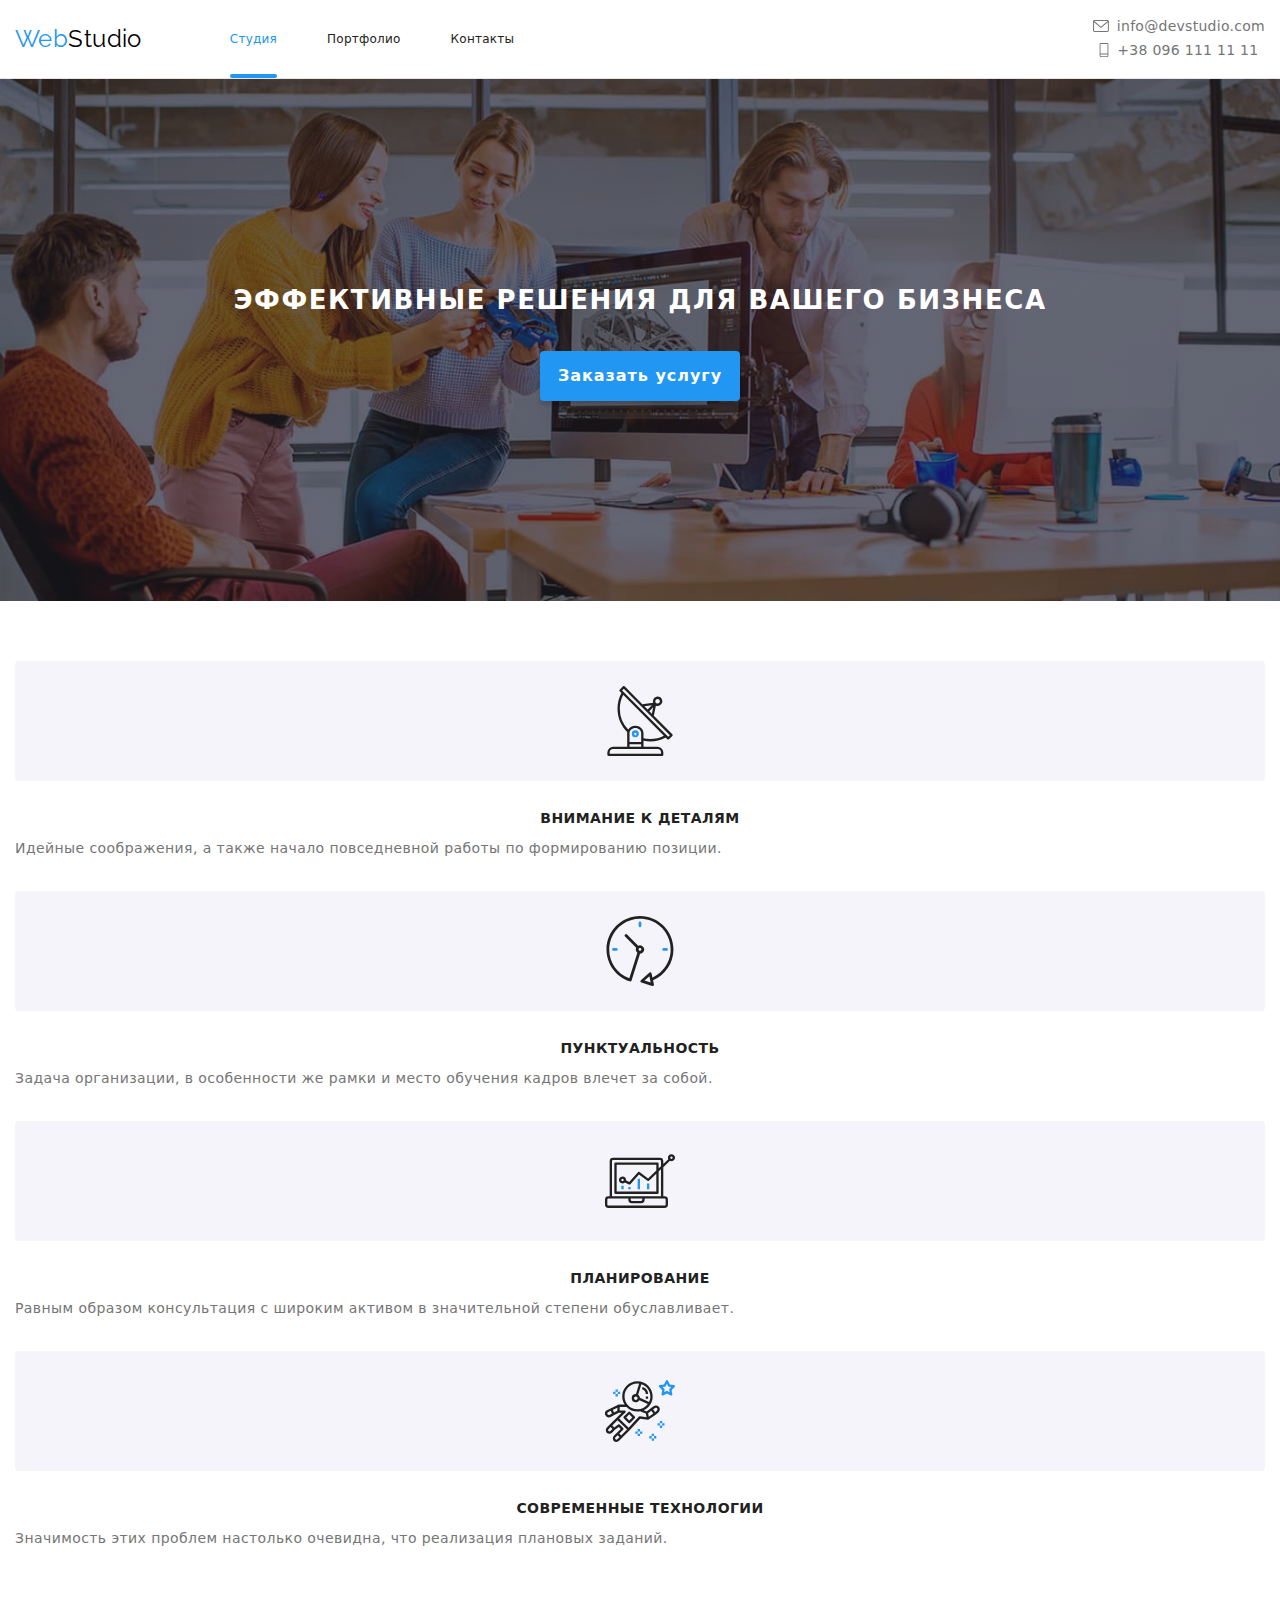
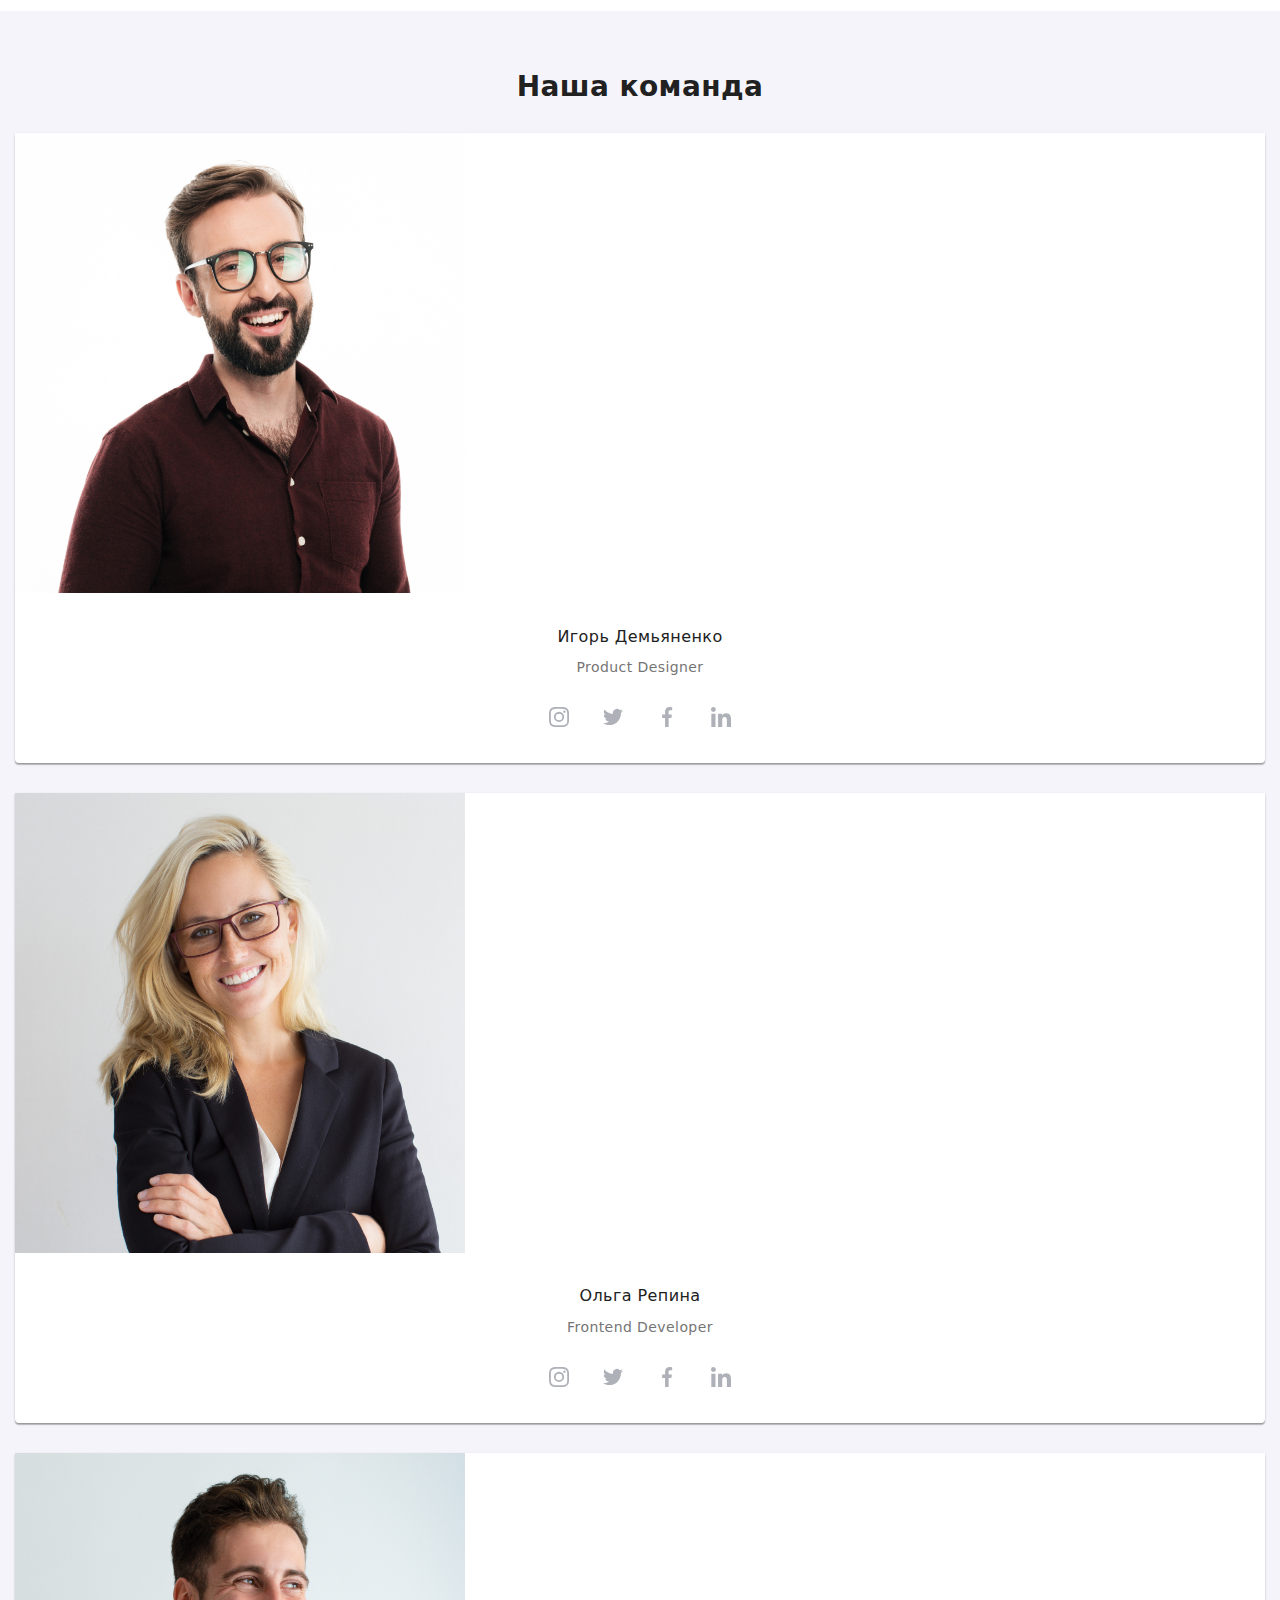
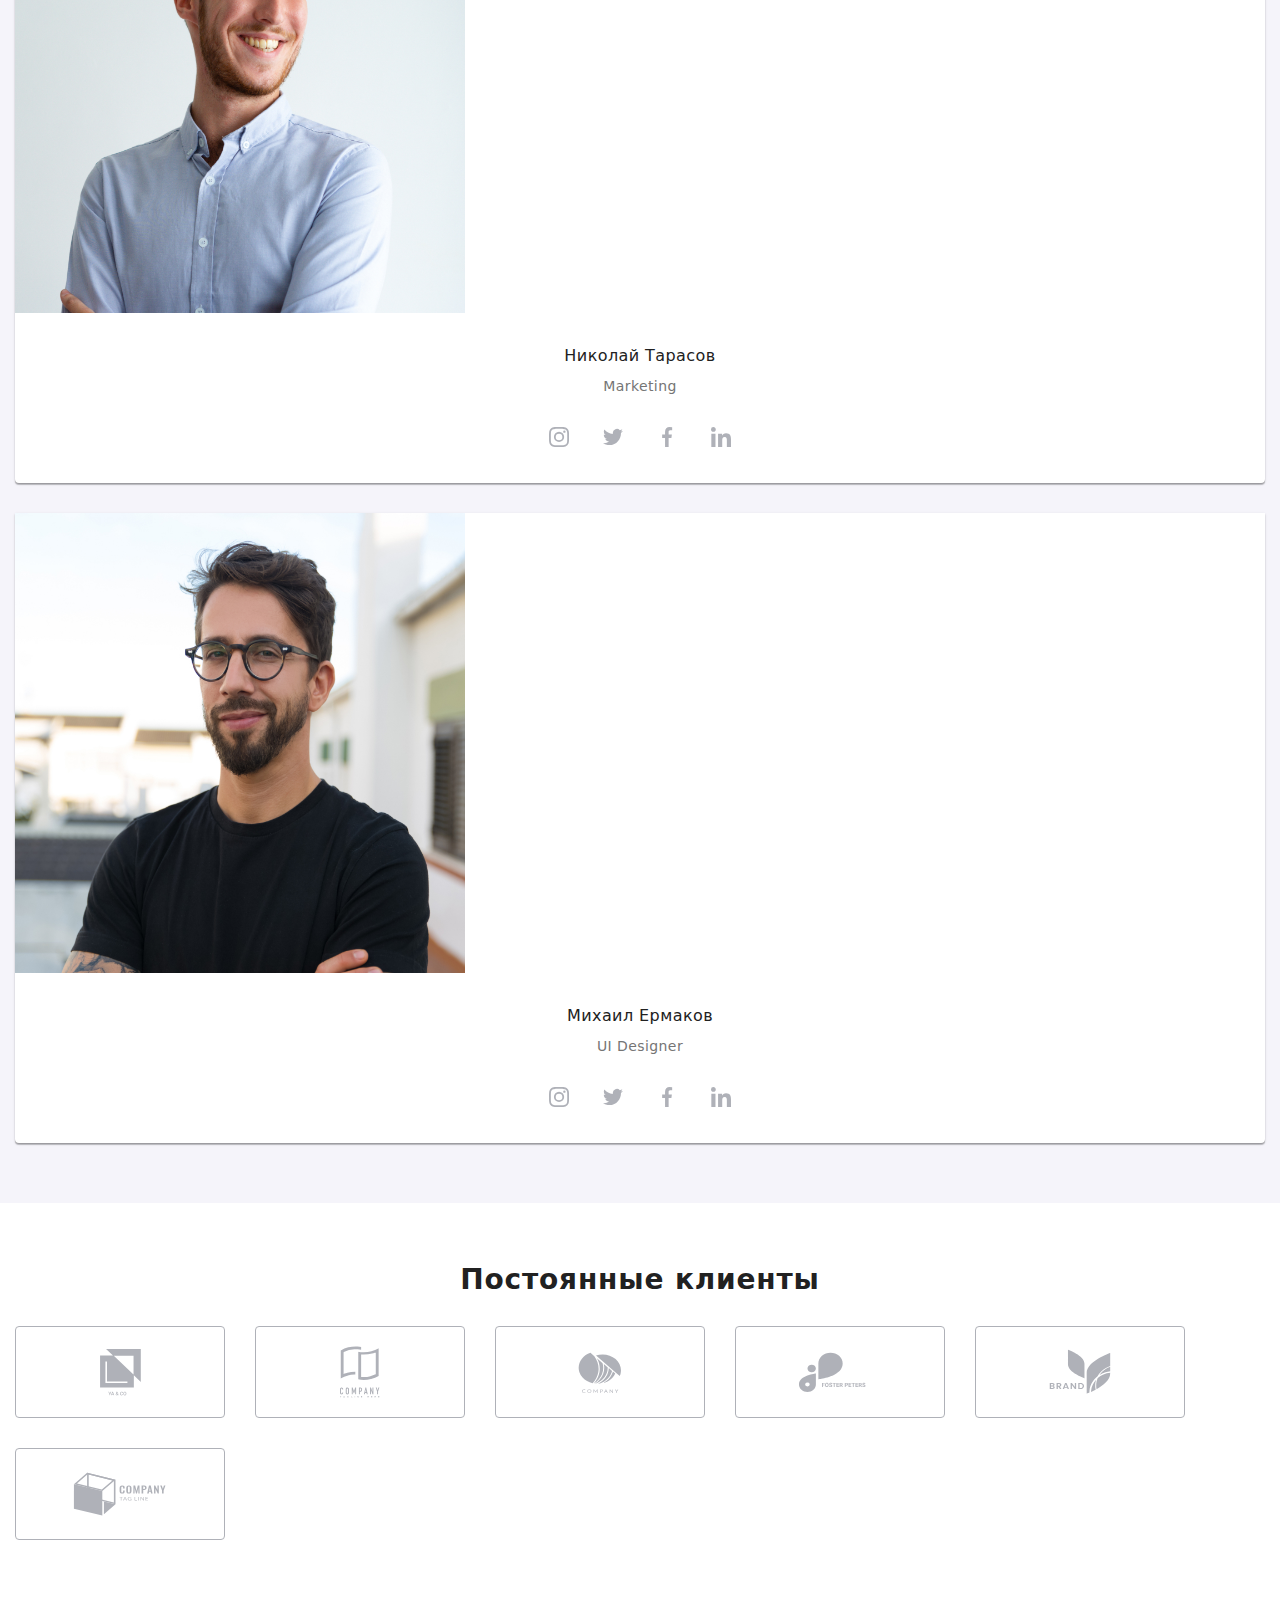
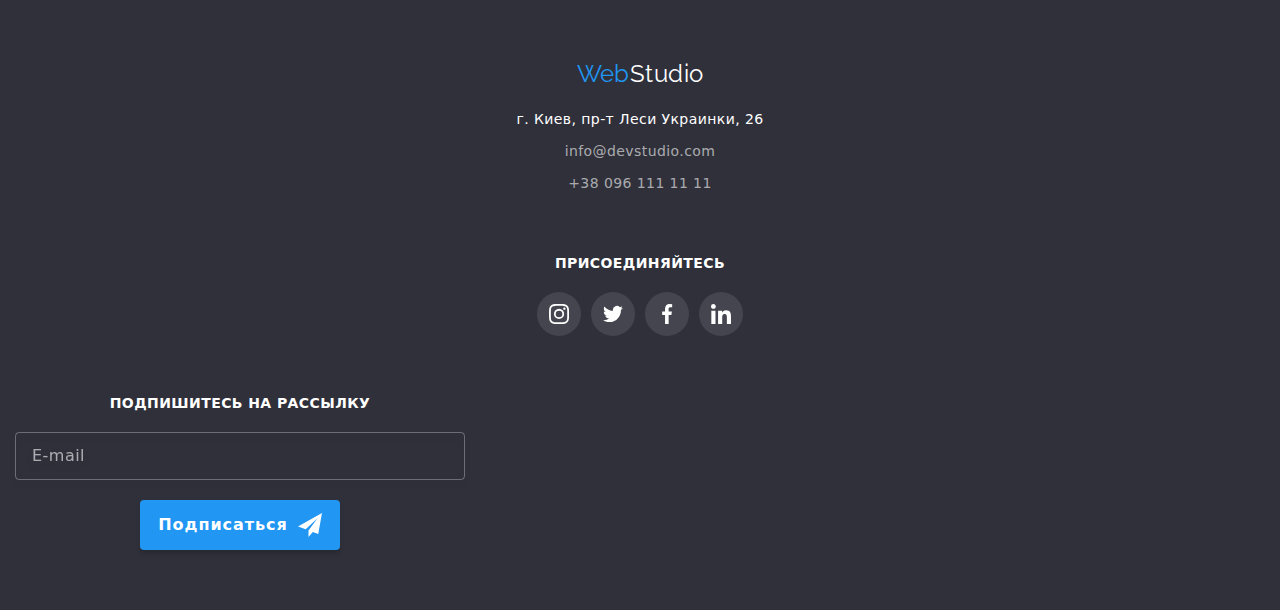
==== commit 16482c25: "add" ====
--- a/index.html
+++ b/index.html
@@ -24,7 +24,7 @@
                     Контент меню
                 </div>
 
-                <!--<ul class="site-nav list">
+                <ul class="site-nav list">
                     <li class="site-nav__item">
                         <a href="" class="site-nav__link current">Студия</a>
                     </li>
@@ -34,9 +34,9 @@
                     <li class="site-nav__item">
                         <a href="" class="site-nav__link">Контакты</a>
                     </li>
-                </ul>-->
+                </ul>
             </nav>
-            <!--<div class="contriner-auth">
+            <div class="contriner-auth">
                 <ul class="auth-nav list">
                     <li class="auth-nav__item icon-envelope">
                         <a href="mailto:info@devstudio.com" class="auth-nav__link">info@devstudio.com
@@ -53,7 +53,7 @@
                         </a>
                     </li>
                 </ul>
-            </div>-->
+            </div>
         </div>
     </header>
     <main>
@@ -188,7 +188,7 @@
             <ul class="team__list list">
                 <li class="team__item">
                     <article class="card-set">
-                        <img class="card-set__img" src="./images/team/team-card-1.jpg" alt="Игорь Демьяненко" width="270" height="260">
+                        <img class="card-set__img" src="./images/team/team-card-1.jpg" alt="Игорь Демьяненко">
                     <div class="card-set__meta">
                         <h3 class="card-set__title">Игорь Демьяненко</h3>
                         <p class="card-set__job" lang="en">Product Designer</p>
@@ -227,7 +227,7 @@
                 </li>
                 <li class="team__item">
                     <article class="card-set">
-                    <img class="card-set__img" src="./images/team/team-card-2.jpg" alt="Ольга Репина" width="270" height="260">
+                    <img class="card-set__img" src="./images/team/team-card-2.jpg" alt="Ольга Репина">
                     <div class="card-set__meta">
                         <h3 class="card-set__title">Ольга Репина</h3>
                         <p class="card-set__job" lang="en">Frontend Developer</p>
@@ -266,7 +266,7 @@
                 </li>
                 <li class="team__item">
                     <article class="card-set">
-                        <img class="card-set__img" src="./images/team/team-card-3.jpg" alt="Николай Тарасов" width="270" height="260">
+                        <img class="card-set__img" src="./images/team/team-card-3.jpg" alt="Николай Тарасов">
                         <div class="card-set__meta">
                         <h3 class="card-set__title">Николай Тарасов</h3>
                         <p class="card-set__job" lang="en">Marketing</p>
@@ -305,7 +305,7 @@
                 </li>
                 <li class="team__item">
                     <article class="card-set">
-                        <img class="card-set__img" src="./images/team/team-card-4.jpg" alt="Михаил Ермаков" width="270" height="260">
+                        <img class="card-set__img" src="./images/team/team-card-4.jpg" alt="Михаил Ермаков">
                         <div class="card-set__meta">
                         <h3 class="card-set__title">Михаил Ермаков</h3>
                         <p class="card-set__job" lang="en">UI Designer</p>
--- a/css/main.min.css
+++ b/css/main.min.css
@@ -3,5 +3,5 @@
  Consolas,  'Liberation Mono',  Menlo,- monospace;font-size:1em}small{font-size:80%}sub,sup{font-size:75%;line-height:0;position:relative;vertical-align:baseline}sub{bottom:-0.25em}sup{top:-0.5em}table{text-indent:0;border-color:inherit}button,input,optgroup,select,textarea{font-family:inherit;font-size:100%;line-height:1.15;margin:0}button,select{text-transform:none}button,[type='button'],[type='reset'],[type='submit']{-webkit-appearance:button}::-moz-focus-inner{border-style:none;padding:0}:-moz-focusring{outline:1px dotted ButtonText}:-moz-ui-invalid{box-shadow:none}legend{padding:0}progress{vertical-align:baseline}::-webkit-inner-spin-button,::-webkit-outer-spin-button{height:auto}[type='search']{-webkit-appearance:textfield;outline-offset:-2px}::-webkit-search-decoration{-webkit-appearance:none}::-webkit-file-upload-button{-webkit-appearance:button;font:inherit}summary{display:list-item}.header{position:relative;background-color:var(--title-white-color);border-bottom-width:1px;border-bottom-style:solid;border-bottom-color:var(--primery-bgr-color)}.mail-nav{min-height:60px;padding-left:15px;padding-right:15px;margin-left:auto;margin-right:auto}@media screen and (min-widht: 480px){.mail-nav{width:480px}}@media screen and (min-widht: 768px){.mail-nav{width:768px}}@media screen and (min-widht: 1200px){.mail-nav{width:1200px}}.menu-button{display:-webkit-inline-box;display:-ms-inline-flexbox;display:inline-flex;margin:0;padding:0;border:none;background-color:transparent}.menu-button .menu-button__icon-cross{display:none}.menu-button.is-open .menu-button__icon-cross{display:block}.menu-button.is-open .menu-button__icon-menu{display:none}.menu-conteiner{display:none;position:absolute;top:100%;left:0;width:100%;width:480px;height:796px;background-color:red;text-align:center;padding:20px;font-size:20px;display:inline-block}.menu-conteiner.is-open{display:block}.logo{display:inline-block;-webkit-box-align:center;-ms-flex-align:center;align-items:center;color:var(--accent-color);font-family:Raleway, cursive;font-size:26px;line-height:1.19;text-decoration:none}.logo__studio{color:#000000}.site-nav__link{padding-top:32px;padding-bottom:32px;color:var(--title-text-color);font-weight:500;font-size:14px;line-height:1.14;letter-spacing:0.02em;text-decoration:none;-webkit-transition:color 250ms var(--timing-function);transition:color 250ms var(--timing-function)}.site-nav__link:hover,.site-nav__link:focus{color:var(--accent-color)}.site-nav__link.current{color:var(--accent-color)}.auth-nav__link{padding-top:32px;padding-bottom:32px;color:var(--primery-text-color);font-weight:500;font-size:14px;line-height:1.14;letter-spacing:0.02em;text-decoration:none;fill:var(--primery-text-color);-webkit-transition:color 250ms var(--timing-function),fill 250ms var(--timing-function);transition:color 250ms var(--timing-function),fill 250ms var(--timing-function)}.auth-nav__link:hover,.auth-nav__link:focus{color:var(--accent-color);fill:var(--accent-color)}.auth-nav__icon{padding:0;border:0;fill:inherit}.overlay{min-height:600px;max-width:1600px;margin-left:auto;margin-right:auto;background-image:-webkit-gradient(linear, left top, right top, from(rgba(47,48,58,0.4)), to(rgba(47,48,58,0.4))),url(../images/hero/overlay.jpg);background-image:linear-gradient(to right, rgba(47,48,58,0.4), rgba(47,48,58,0.4)),url(../images/hero/overlay.jpg);background-size:cover;background-repeat:no-repeat;background-position:center;background-color:var(--title-text-color)}@media screen and (min-widht: 480px){.overlay{width:480px}}@media screen and (min-widht: 768px){.overlay{width:768px}}@media screen and (min-widht: 1200px){.overlay{width:1200px}}.hero{padding-top:200px;padding-bottom:200px;text-align:center}.hero__title{margin-top:0;margin-bottom:30px;margin-left:auto;margin-right:auto;color:var(--title-white-color);font-weight:900;font-size:44px;line-height:1.36;letter-spacing:0.06em;text-transform:uppercase}.backdrop{position:fixed;top:0;left:0;width:100%;height:100%;background-color:rgba(0,0,0,0.2);z-index:1;padding:93px 15px 94px 15px;overflow-y:scroll;opacity:1;-webkit-transition:opacity 250ms var(--timing-function);transition:opacity 250ms var(--timing-function)}@media screen and (min-width: 768px){.backdrop{padding:208px 159px 207px 159px}}@media screen and (min-width: 1200px){.backdrop{padding:221px 536px 222px 536px}}.backdrop.is-hidden{opacity:0;pointer-events:none}.backdrop.is-hidden .modal{-webkit-transform:translate(-50%, -50%) scale(1.1);transform:translate(-50%, -50%) scale(1.1)}.modal{min-height:609px;max-width:450px;padding:40px;background-color:var(--title-white-color)}@media screen and (min-width: 768px){.modal{position:absolute;top:50%;left:50%;-webkit-transform:translate(-50%, -50%) scale(1);transform:translate(-50%, -50%) scale(1);-webkit-transition:opacity 250ms var(--timing-function);transition:opacity 250ms var(--timing-function)}}@media screen and (min-width: 1200px){.modal{max-height:581px;max-width:528px;position:absolute;top:50%;left:50%;-webkit-transform:translate(-50%, -50%) scale(1);transform:translate(-50%, -50%) scale(1);-webkit-transition:opacity 250ms var(--timing-function);transition:opacity 250ms var(--timing-function)}}.button__close{position:absolute;-webkit-box-sizing:border-box;box-sizing:border-box;position:absolute;width:30px;height:30px;right:8px;top:8px;-webkit-box-align:center;-ms-flex-align:center;align-items:center;text-align:center;border-radius:50%;background:var(--title-white-color);border:1px solid rgba(0,0,0,0.1);outline:none}.button__close:focus{border:1px solid #2196F3;border-radius:50%}.button__svg{position:absolute;display:inline-block;top:50%;left:50%;-webkit-transform:translate(-50%, -50%);transform:translate(-50%, -50%);-webkit-transition:opacity 250ms var(--timing-function);transition:opacity 250ms var(--timing-function);width:18px;height:18px}.button__close:focus>.button__svg{fill:var(--accent-color)}.button{width:200px;height:50px;margin-left:auto;margin-right:auto;color:var(--title-white-color);background-color:var(--accent-color);font-weight:700;font-size:16px;line-height:1.88;-webkit-box-align:center;-ms-flex-align:center;align-items:center;letter-spacing:0.06em;text-align:center;background:var(--accent-color);-webkit-box-shadow:0px 4px 4px rgba(0,0,0,0.15);box-shadow:0px 4px 4px rgba(0,0,0,0.15);border-radius:4px;border:none}.form-modal{width:529px;width:100%;margin-left:auto;margin-right:auto}.form-modal__title{margin-top:0;padding:0;font-weight:700;font-size:20px;line-height:1.15;text-align:center;letter-spacing:0.03em;color:#212121}.form-modal__groop{position:relative;display:-webkit-box;display:-ms-flexbox;display:flex;-webkit-box-orient:vertical;-webkit-box-direction:normal;-ms-flex-direction:column;flex-direction:column;margin-left:auto;margin-bottom:10px}.form-modal__groop label{display:-webkit-box;display:-ms-flexbox;display:flex;margin-right:auto;margin-bottom:4px;font-weight:400;font-size:12px;line-height:14px;letter-spacing:0.01em;color:var(--primery-text-color)}.form-modal__groop input{margin:0;padding-left:42px;width:370px;height:40px;border:1px solid rgba(33,33,33,0.2);border-radius:4px;outline:none}.form-modal__groop input:focus{border:1px solid #2196F3;border-radius:4px}@media screen and (min-widht: 1200px){.form-modal__groop input{width:448px}}textarea{resize:none}.form-modal__groop textarea{padding:12px 16px;margin:0;width:370px;height:120px;border:1px solid rgba(33,33,33,0.2);border-radius:4px;outline:none}.form-modal__groop textarea:focus{border:1px solid #2196F3;border-radius:4px}.form-modal__groop textarea::-webkit-input-placeholder{font-weight:400;font-size:12px;line-height:1.17;letter-spacing:0.01em;color:rgba(117,117,117,0.5)}.form-modal__groop textarea:-ms-input-placeholder{font-weight:400;font-size:12px;line-height:1.17;letter-spacing:0.01em;color:rgba(117,117,117,0.5)}.form-modal__groop textarea::-ms-input-placeholder{font-weight:400;font-size:12px;line-height:1.17;letter-spacing:0.01em;color:rgba(117,117,117,0.5)}.form-modal__groop textarea::placeholder{font-weight:400;font-size:12px;line-height:1.17;letter-spacing:0.01em;color:rgba(117,117,117,0.5)}@media screen and (min-widht: 1200px){.form-modal__groop textarea{width:448px}}.form-modal__svg{position:absolute;bottom:11px;left:12px;width:18px;height:18px;fill:var(--title-text-color)}.form-modal__groop input:focus+.form-modal__svg{fill:var(--accent-color)}.form-modal__agreement{position:relative;display:-webkit-box;display:-ms-flexbox;display:flex;margin-top:27px}.form-modal__input{position:absolute;-webkit-appearance:none;-moz-appearance:none;appearance:none;width:100%;margin:0;font:inherit}.form-modal__text{position:absolute;top:50%;left:8px;-webkit-transform:translateY(-50%);transform:translateY(-50%);-webkit-transition:color 250ms var(--timing-function);transition:color 250ms var(--timing-function);font-weight:400;font-size:14px;line-height:1.17;letter-spacing:0.03em;color:var(--primery-text-color)}.form-modal__link{font-weight:400;font-size:12px;line-height:1.17;letter-spacing:0.03em;-webkit-text-decoration-line:underline;text-decoration-line:underline;color:var(--accent-color)}.form-modal__icon{position:absolute;top:50%;left:0px;-webkit-transform:translateY(-50%);transform:translateY(-50%);-webkit-transition:color 250ms var(--timing-function);transition:color 250ms var(--timing-function);display:inline-block;width:16px;height:15px;border:2px solid var(--title-text-color);border-radius:4px}.form-modal__agreement:focus-within>.form-modal__icon{background-color:var(--accent-color);border:2px solid transparent;border-radius:4px}.form-modal .button{margin-top:30px}.section{padding-top:94px;padding-bottom:94px}.conteiner{padding-left:15px;padding-right:15px;margin-left:auto;margin-right:auto}@media screen and (min-widht: 480px){.conteiner{width:480px}}@media screen and (min-widht: 768px){.conteiner{width:768px}}@media screen and (min-widht: 1200px){.conteiner{width:1200px}}.development{padding-bottom:94px}.development__title{color:var(--title-text-color);font-weight:700;font-size:36px;line-height:1.17;text-align:center}.peculiarities__list{width:270px}.peculiarities__conteiner{width:270px;height:120px;background:var(--accent-bgr-color);border-radius:4px}.peculiarities__svg{width:70px;height:70px}.peculiarities__title{color:var(--title-text-color);font-weight:700;font-size:14px;line-height:1.14}.peculiarities__text{line-height:1.71}.development__item{position:relative}.development__product{position:absolute;bottom:0;left:0;opacity:0;width:100%;min-height:70px;background-color:rgba(47,48,58,0.8);-webkit-transition:opacity 250ms var(--timing-function);transition:opacity 250ms var(--timing-function)}.development__product:hover,.development__product:focus{opacity:1}.development__text{font-weight:700;font-size:14px;line-height:1.14;text-align:center;letter-spacing:0.03em;text-transform:uppercase;color:var(--title-white-color)}.team{padding-top:94px;padding-bottom:94px;background-color:var(--accent-bgr-color)}.team__title{color:var(--title-text-color);font-weight:700;font-size:36px;line-height:1.17;text-align:center}.team__item{-webkit-box-shadow:0px 1px 3px rgba(0,0,0,0.12),0px 1px 1px rgba(0,0,0,0.14),0px 2px 1px rgba(0,0,0,0.2);box-shadow:0px 1px 3px rgba(0,0,0,0.12),0px 1px 1px rgba(0,0,0,0.14),0px 2px 1px rgba(0,0,0,0.2);border-radius:0px 0px 4px 4px;background-color:var(--title-white-color)}.team__item:not(:last-child){margin-right:30px}.card-set__meta{padding-top:30px;padding-bottom:30px}.card-set__title{color:var(--title-text-color);font-weight:500;font-size:16px;line-height:1.19;text-align:center}.card-set__job{font-size:14px;line-height:1.7;text-align:center}.network{padding:0;width:206px;list-style:none;-webkit-box-align:center;-ms-flex-align:center;align-items:center}.network__item{height:44px;width:44px;-webkit-box-align:center;-ms-flex-align:center;align-items:center}.network__link{padding:0;border:0;border-radius:50%;height:44px;width:44px;color:#AFB1B8;text-align:center;-webkit-transition:background-color 250ms var(--timing-function),color 250ms var(--timing-function);transition:background-color 250ms var(--timing-function),color 250ms var(--timing-function)}.network__link:hover,.network__link:focus{background-color:var(--accent-color);color:var(--title-white-color)}.network__icon{height:20px;width:20px;fill:currentColor}.client{padding-top:94px;padding-bottom:94px}.client__title{font-family:'Roboto';font-style:normal;font-weight:700;font-size:36px;line-height:1.17;text-align:center;letter-spacing:0.03em;color:var(--title-text-color)}.client__list{padding:0;margin:0;list-style:none;-webkit-box-align:center;-ms-flex-align:center;align-items:center}.client__item{-webkit-box-align:center;-ms-flex-align:center;align-items:center}.client__link{margin:0;padding:0;width:170px;height:92px;border:1px solid #AFB1B8;border-radius:4px;background:var(--title-white-color);text-align:center;fill:#AFB1B8;-webkit-transition:border 250ms var(--timing-function),border-radius 250ms var(--timing-function),fill 250ms var(--timing-function);transition:border 250ms var(--timing-function),border-radius 250ms var(--timing-function),fill 250ms var(--timing-function)}.client__link:hover,.client__link:focus{border:1px solid var(--accent-color);border-radius:4px;fill:var(--accent-color)}.client__icon{fill:inherit}.client__icon.group-1{width:41px;height:46.7px}.client__icon.group-2{width:40px;height:52px}.client__icon.group-3{width:43.46px;height:41.18px}.client__icon.group-4{width:84.44px;height:40.62px}.client__icon.group-5{width:62.54px;height:45.43px}.client__icon.group-6{width:93.79px;height:43.93px}.footer{padding-top:60px;padding-bottom:60px;background-color:#2F303A}.basement{padding-left:15px;padding-right:15px;margin-left:auto;margin-right:auto}@media screen and (min-widht: 480px){.basement{width:480px}}@media screen and (min-widht: 768px){.basement{width:768px}}@media screen and (min-widht: 1200px){.basement{width:1200px}}.footer .basement-conteiner{padding-left:0}.logo--footer{margin-top:0;margin-bottom:0}.logo__studio--footer{color:var(--title-white-color)}.address__text{margin-bottom:0;color:var(--title-white-color);line-height:1.71;font-style:normal}.address__link{margin:0;padding:0;color:rgba(255,255,255,0.6);text-decoration:none;line-height:1.71;font-style:normal;-webkit-transition:color 250ms var(--timing-function);transition:color 250ms var(--timing-function)}.address__link:hover,.address__link:focus{color:var(--accent-color)}br{display:none}.basement-social__title{font-weight:700;font-size:14px;line-height:1.14;letter-spacing:0.03em;text-transform:uppercase;color:var(--title-white-color)}.basement-social__list{padding:0;margin:0;list-style:none;-webkit-box-align:center;-ms-flex-align:center;align-items:center}.basement-social__item{height:44px;width:44px}.basement-social__item:not(:last-child){margin-right:10px}.basement-social__link{padding:0;border:0;border-radius:50%;height:44px;width:44px;color:var(--title-white-color);background:rgba(255,255,255,0.1);text-align:center;-webkit-transition:background-color 250ms var(--timing-function);transition:background-color 250ms var(--timing-function)}.basement-social__link:hover,.basement-social__link:focus{background-color:var(--accent-color)}.basement-social__icon{height:20px;width:20px;fill:currentColor}.form{width:570px;padding:0}.form__title{padding:0;font-weight:700;font-size:14px;line-height:1.14;letter-spacing:0.03em;text-transform:uppercase;color:var(--title-white-color)}.form__field{width:358px;height:50px}.form__field input{padding:15px 0px 15px 16px;width:100%;background-color:transparent;border:1px solid rgba(255,255,255,0.3);-webkit-filter:drop-shadow(0px 4px 4px rgba(0,0,0,0.15));filter:drop-shadow(0px 4px 4px rgba(0,0,0,0.15));border-radius:4px;color:var(--title-white-color)}.form__field input::-webkit-input-placeholder{font-weight:400;font-size:16px;line-height:1.25;-webkit-box-align:center;align-items:center;letter-spacing:0.03em;color:rgba(255,255,255,0.6)}.form__field input:-ms-input-placeholder{font-weight:400;font-size:16px;line-height:1.25;-ms-flex-align:center;align-items:center;letter-spacing:0.03em;color:rgba(255,255,255,0.6)}.form__field input::-ms-input-placeholder{font-weight:400;font-size:16px;line-height:1.25;-ms-flex-align:center;align-items:center;letter-spacing:0.03em;color:rgba(255,255,255,0.6)}.form__field input::placeholder{font-weight:400;font-size:16px;line-height:1.25;-webkit-box-align:center;-ms-flex-align:center;align-items:center;letter-spacing:0.03em;color:rgba(255,255,255,0.6)}.form__icon{width:24px;height:24px;fill:var(--title-white-color)}.button--subscribe{display:-webkit-box;display:-ms-flexbox;display:flex;-webkit-box-pack:center;-ms-flex-pack:center;justify-content:center;margin:0;padding:0}.button__text{display:-webkit-box;display:-ms-flexbox;display:flex;margin-right:10px;font-weight:700;font-size:16px;line-height:1.88;text-align:center;-webkit-box-align:center;-ms-flex-align:center;align-items:center;letter-spacing:0.06em;color:var(--title-white-color)}.conteiner-section{padding-top:60px;padding-bottom:60px}.conteiner-portfolio{padding-left:15px;padding-right:15px;margin-left:auto;margin-right:auto}@media screen and (min-widht: 480px){.conteiner-portfolio{width:480px}}@media screen and (min-widht: 768px){.conteiner-portfolio{width:768px}}@media screen and (min-widht: 1200px){.conteiner-portfolio{width:1200px}}.row__list{display:inline}.row__list:not(:last-child){margin-right:8px}.row__btn{height:38px;padding:0;background-color:var(--accent-bgr-color);font-family:inherit;font-weight:500;font-size:16px;line-height:1.63;letter-spacing:0.03em;text-align:center;border:none;-webkit-transition:background-color 250ms var(--timing-function),color 250ms var(--timing-function),border-radius 250ms var(--timing-function),-webkit-box-shadow 250ms var(--timing-function);transition:background-color 250ms var(--timing-function),color 250ms var(--timing-function),border-radius 250ms var(--timing-function),-webkit-box-shadow 250ms var(--timing-function);transition:background-color 250ms var(--timing-function),color 250ms var(--timing-function),box-shadow 250ms var(--timing-function),border-radius 250ms var(--timing-function);transition:background-color 250ms var(--timing-function),color 250ms var(--timing-function),box-shadow 250ms var(--timing-function),border-radius 250ms var(--timing-function),-webkit-box-shadow 250ms var(--timing-function)}.row__btn:hover,.row__btn:focus{color:var(--title-white-color);background-color:var(--accent-color);-webkit-box-shadow:0px 1px 3px rgba(0,0,0,0.12),0px 1px 1px rgba(0,0,0,0.14),0px 2px 1px rgba(0,0,0,0.2);box-shadow:0px 1px 3px rgba(0,0,0,0.12),0px 1px 1px rgba(0,0,0,0.14),0px 2px 1px rgba(0,0,0,0.2);border-radius:0px 0px 4px 4px}.row__btn.current{background-color:var(--accent-color)}.row__btn--oll{width:73px}.row__btn--veb{width:128px}.row__btn--appendix{width:145px}.row__btn--design{width:103px;margin-top:15px;margin-bottom:40px}.row__btn--marketing{width:130px;margin-top:15px;margin-bottom:40px}@media screen and (min-widht: 768px){.services{display:-webkit-box;display:-ms-flexbox;display:flex;-ms-flex-wrap:wrap;flex-wrap:wrap}}.services__list{overflow:hidden;border-right-width:1px;border-right-style:solid;border-right-color:#EEEEEE;border-left-width:1px;border-left-style:solid;border-left-color:#EEEEEE;border-bottom-width:1px;border-bottom-style:solid;border-bottom-color:#EEEEEE;width:354px;-webkit-transition:border-radius 250ms var(--timing-function),-webkit-box-shadow 250ms var(--timing-function);transition:border-radius 250ms var(--timing-function),-webkit-box-shadow 250ms var(--timing-function);transition:box-shadow 250ms var(--timing-function),border-radius 250ms var(--timing-function);transition:box-shadow 250ms var(--timing-function),border-radius 250ms var(--timing-function),-webkit-box-shadow 250ms var(--timing-function)}.services__list:not(:last-child){margin-bottom:30px}.services__list:hover{-webkit-box-shadow:0px 1px 3px rgba(0,0,0,0.12),0px 1px 1px rgba(0,0,0,0.14),0px 2px 1px rgba(0,0,0,0.2);box-shadow:0px 1px 3px rgba(0,0,0,0.12),0px 1px 1px rgba(0,0,0,0.14),0px 2px 1px rgba(0,0,0,0.2);border-radius:0px 0px 4px 4px}.dec__text{font-size:16px;line-height:1.88}.product-overlay{position:relative;overflow:hidden}.product-overlay__hover{position:absolute;top:0;left:0;width:100%;height:100%;padding:63px 24px;background-color:var(--accent-color);-webkit-transform:translateY(100%);transform:translateY(100%);-webkit-transition:-webkit-transform 250ms var(--timing-function);transition:-webkit-transform 250ms var(--timing-function);transition:transform 250ms var(--timing-function);transition:transform 250ms var(--timing-function), -webkit-transform 250ms var(--timing-function)}.services__link:hover .product-overlay__hover,.services__link:focus .product-overlay__hover{-webkit-transform:translateY(0);transform:translateY(0)}.product-overlay__text{font-weight:400;font-size:18px;line-height:1.56;letter-spacing:0.03em;float:left;color:var(--title-white-color)}.desc{padding:20px 20px}.desc__title{margin-bottom:4px;color:var(--title-text-color);font-weight:700;font-size:18px;line-height:2;letter-spacing:0.06em}
+ monospace;font-size:1em}small{font-size:80%}sub,sup{font-size:75%;line-height:0;position:relative;vertical-align:baseline}sub{bottom:-0.25em}sup{top:-0.5em}table{text-indent:0;border-color:inherit}button,input,optgroup,select,textarea{font-family:inherit;font-size:100%;line-height:1.15;margin:0}button,select{text-transform:none}button,[type='button'],[type='reset'],[type='submit']{-webkit-appearance:button}::-moz-focus-inner{border-style:none;padding:0}:-moz-focusring{outline:1px dotted ButtonText}:-moz-ui-invalid{box-shadow:none}legend{padding:0}progress{vertical-align:baseline}::-webkit-inner-spin-button,::-webkit-outer-spin-button{height:auto}[type='search']{-webkit-appearance:textfield;outline-offset:-2px}::-webkit-search-decoration{-webkit-appearance:none}::-webkit-file-upload-button{-webkit-appearance:button;font:inherit}summary{display:list-item}.header{position:relative;background-color:var(--title-white-color);border-bottom-width:1px;border-bottom-style:solid;border-bottom-color:var(--primery-bgr-color)}@media screen and (min-widht: 480px){.header{width:480px}}@media screen and (min-widht: 768px){.header{width:768px}}@media screen and (min-widht: 1200px){.header{width:1200px}}.mail-nav{display:-webkit-box;display:-ms-flexbox;display:flex;-webkit-box-align:center;-ms-flex-align:center;align-items:center;min-height:60px;padding-left:15px;padding-right:15px;margin-left:auto;margin-right:auto}@media screen and (min-widht: 768px){.mail-nav{height:80px}}.conteiner-nav{display:-webkit-box;display:-ms-flexbox;display:flex;-webkit-box-align:center;-ms-flex-align:center;align-items:center}.contriner-auth{display:none}@media screen and (min-width: 768px){.contriner-auth{display:-webkit-box;display:-ms-flexbox;display:flex;margin-left:auto;-webkit-box-align:center;-ms-flex-align:center;align-items:center}}.menu-button{position:absolute;top:10px;right:15px;display:-webkit-inline-box;display:-ms-inline-flexbox;display:inline-flex;margin:0;padding:0;border:none;background-color:red}.menu-button .menu-button__icon-cross{display:none}.menu-button.is-open .menu-button__icon-cross{display:block}.menu-button.is-open .menu-button__icon-menu{display:none}@media screen and (min-width: 768px){.menu-button{display:none}}.menu-conteiner{display:none;position:absolute;top:100%;left:0;width:100%;width:480px;height:796px;background-color:red;text-align:center;padding:20px;font-size:20px}.menu-conteiner.is-open{display:block}.logo{display:inline-block;-webkit-box-align:center;-ms-flex-align:center;align-items:center;color:var(--accent-color);font-family:Raleway, cursive;font-size:24px;line-height:1.17;text-decoration:none}.logo__studio{color:#000000}.site-nav{display:none}@media screen and (min-width: 768px){.site-nav{display:-webkit-box;display:-ms-flexbox;display:flex;margin-left:88px;margin-right:84px}}.site-nav__item{position:relative}.site-nav__item:not(:last-child){margin-right:50px}.site-nav__link{display:block;padding-top:32px;padding-bottom:32px;color:var(--title-text-color);font-weight:500;font-size:12px;line-height:1.17;letter-spacing:0.02em;text-decoration:none;-webkit-transition:color 250ms var(--timing-function);transition:color 250ms var(--timing-function)}.site-nav__link:hover,.site-nav__link:focus{color:var(--accent-color)}.site-nav__link.current{color:var(--accent-color)}.site-nav__link.current::after{position:absolute;content:"";bottom:0;left:0;width:100%;min-height:4px;background:var(--accent-color);border-radius:2px}.auth-nav{display:-webkit-box;display:-ms-flexbox;display:flex;-webkit-box-align:center;-ms-flex-align:center;align-items:center;-webkit-box-orient:vertical;-webkit-box-direction:normal;-ms-flex-direction:column;flex-direction:column}.auth-nav__item{margin:0;padding:0}.auth-nav__item:not(:last-child){margin-bottom:8px}.auth-nav__link{display:-webkit-box;display:-ms-flexbox;display:flex;-webkit-box-orient:horizontal;-webkit-box-direction:reverse;-ms-flex-direction:row-reverse;flex-direction:row-reverse;margin:0;padding:0;max-height:80px;color:var(--primery-text-color);font-weight:500;font-size:14px;line-height:1.14;letter-spacing:0.02em;text-decoration:none;fill:var(--primery-text-color);-webkit-transition:color 250ms var(--timing-function),fill 250ms var(--timing-function);transition:color 250ms var(--timing-function),fill 250ms var(--timing-function)}.auth-nav__link:hover,.auth-nav__link:focus{color:var(--accent-color);fill:var(--accent-color)}.auth-nav__icon{padding:0;border:0;margin-right:8px;height:14px;fill:inherit}.overlay{min-height:400px;max-width:1600px;margin-left:auto;margin-right:auto;background-image:-webkit-gradient(linear, left top, right top, from(rgba(47,48,58,0.4)), to(rgba(47,48,58,0.4))),url(../images/hero/overlay.jpg);background-image:linear-gradient(to right, rgba(47,48,58,0.4), rgba(47,48,58,0.4)),url(../images/hero/overlay.jpg);background-size:cover;background-repeat:no-repeat;background-position:center;background-color:var(--title-text-color)}@media screen and (min-widht: 480px){.overlay{width:480px}}@media screen and (min-widht: 768px){.overlay{width:768px}}@media screen and (min-widht: 1200px){.overlay{width:1200px;min-height:600px}}.hero{padding-top:200px;padding-bottom:200px;text-align:center}.hero__title{margin-top:0;margin-bottom:30px;margin-left:auto;margin-right:auto;color:var(--title-white-color);font-weight:900;font-size:26px;line-height:1.62;letter-spacing:0.06em;text-transform:uppercase}.backdrop{position:fixed;top:0;left:0;width:100%;height:100%;background-color:rgba(0,0,0,0.2);z-index:1;padding:93px 15px 94px 15px;overflow-y:scroll;opacity:1;-webkit-transition:opacity 250ms var(--timing-function);transition:opacity 250ms var(--timing-function)}@media screen and (min-width: 768px){.backdrop{padding:208px 159px 207px 159px}}@media screen and (min-width: 1200px){.backdrop{padding:221px 536px 222px 536px}}.backdrop.is-hidden{opacity:0;pointer-events:none}.backdrop.is-hidden .modal{-webkit-transform:translate(-50%, -50%) scale(1.1);transform:translate(-50%, -50%) scale(1.1)}.modal{position:relative;min-height:609px;max-width:450px;padding:40px;background-color:var(--title-white-color)}@media screen and (min-width: 768px){.modal{position:absolute;top:50%;left:50%;-webkit-transform:translate(-50%, -50%) scale(1);transform:translate(-50%, -50%) scale(1);-webkit-transition:opacity 250ms var(--timing-function);transition:opacity 250ms var(--timing-function)}}@media screen and (min-width: 1200px){.modal{max-height:581px;max-width:528px;position:absolute;top:50%;left:50%;-webkit-transform:translate(-50%, -50%) scale(1);transform:translate(-50%, -50%) scale(1);-webkit-transition:opacity 250ms var(--timing-function);transition:opacity 250ms var(--timing-function)}}.button__close{position:absolute;-webkit-box-sizing:border-box;box-sizing:border-box;position:absolute;width:30px;height:30px;right:8px;top:8px;-webkit-box-align:center;-ms-flex-align:center;align-items:center;text-align:center;border-radius:50%;background:var(--title-white-color);border:1px solid rgba(0,0,0,0.1);outline:none}.button__close:focus{border:1px solid #2196F3;border-radius:50%}.button__svg{position:absolute;display:inline-block;top:50%;left:50%;-webkit-transform:translate(-50%, -50%);transform:translate(-50%, -50%);-webkit-transition:opacity 250ms var(--timing-function);transition:opacity 250ms var(--timing-function);width:18px;height:18px}.button__close:focus>.button__svg{fill:var(--accent-color)}.button{width:200px;height:50px;margin-left:auto;margin-right:auto;color:var(--title-white-color);background-color:var(--accent-color);font-weight:700;font-size:16px;line-height:1.88;-webkit-box-align:center;-ms-flex-align:center;align-items:center;letter-spacing:0.06em;text-align:center;background:var(--accent-color);-webkit-box-shadow:0px 4px 4px rgba(0,0,0,0.15);box-shadow:0px 4px 4px rgba(0,0,0,0.15);border-radius:4px;border:none}.form-modal{width:529px;width:100%;margin-left:auto;margin-right:auto}.form-modal__title{margin-top:0;padding:0;font-weight:700;font-size:20px;line-height:1.15;text-align:center;letter-spacing:0.03em;color:#212121}.form-modal__groop{position:relative;display:-webkit-box;display:-ms-flexbox;display:flex;-webkit-box-orient:vertical;-webkit-box-direction:normal;-ms-flex-direction:column;flex-direction:column;margin-left:auto;margin-bottom:10px}.form-modal__groop label{display:-webkit-box;display:-ms-flexbox;display:flex;margin-right:auto;margin-bottom:4px;font-weight:400;font-size:12px;line-height:14px;letter-spacing:0.01em;color:var(--primery-text-color)}.form-modal__groop input{margin:0;padding-left:42px;width:370px;height:40px;border:1px solid rgba(33,33,33,0.2);border-radius:4px;outline:none}.form-modal__groop input:focus{border:1px solid #2196F3;border-radius:4px}@media screen and (min-widht: 1200px){.form-modal__groop input{width:448px}}textarea{resize:none}.form-modal__groop textarea{padding:12px 16px;margin:0;width:370px;height:120px;border:1px solid rgba(33,33,33,0.2);border-radius:4px;outline:none}.form-modal__groop textarea:focus{border:1px solid #2196F3;border-radius:4px}.form-modal__groop textarea::-webkit-input-placeholder{font-weight:400;font-size:12px;line-height:1.17;letter-spacing:0.01em;color:rgba(117,117,117,0.5)}.form-modal__groop textarea:-ms-input-placeholder{font-weight:400;font-size:12px;line-height:1.17;letter-spacing:0.01em;color:rgba(117,117,117,0.5)}.form-modal__groop textarea::-ms-input-placeholder{font-weight:400;font-size:12px;line-height:1.17;letter-spacing:0.01em;color:rgba(117,117,117,0.5)}.form-modal__groop textarea::placeholder{font-weight:400;font-size:12px;line-height:1.17;letter-spacing:0.01em;color:rgba(117,117,117,0.5)}@media screen and (min-widht: 1200px){.form-modal__groop textarea{width:448px}}.form-modal__svg{position:absolute;bottom:11px;left:12px;width:18px;height:18px;fill:var(--title-text-color)}.form-modal__groop input:focus+.form-modal__svg{fill:var(--accent-color)}.form-modal__agreement{position:relative;display:-webkit-box;display:-ms-flexbox;display:flex;margin-top:27px}.form-modal__input{position:absolute;-webkit-appearance:none;-moz-appearance:none;appearance:none;width:100%;margin:0;font:inherit}.form-modal__text{position:absolute;top:50%;left:8px;-webkit-transform:translateY(-50%);transform:translateY(-50%);-webkit-transition:color 250ms var(--timing-function);transition:color 250ms var(--timing-function);font-weight:400;font-size:14px;line-height:1.17;letter-spacing:0.03em;color:var(--primery-text-color)}.form-modal__link{font-weight:400;font-size:12px;line-height:1.17;letter-spacing:0.03em;-webkit-text-decoration-line:underline;text-decoration-line:underline;color:var(--accent-color)}.form-modal__icon{position:absolute;top:50%;left:0px;-webkit-transform:translateY(-50%);transform:translateY(-50%);-webkit-transition:color 250ms var(--timing-function);transition:color 250ms var(--timing-function);display:inline-block;width:16px;height:15px;border:2px solid var(--title-text-color);border-radius:4px}.form-modal__agreement:focus-within>.form-modal__icon{background-color:var(--accent-color);border:2px solid transparent;border-radius:4px}.form-modal .button{margin-top:30px}.section{padding-top:60px;padding-bottom:60px}.conteiner{padding-left:15px;padding-right:15px;margin-left:auto;margin-right:auto}@media screen and (min-widht: 480px){.conteiner{width:480px}}@media screen and (min-widht: 768px){.conteiner{width:768px}}@media screen and (min-widht: 1200px){.conteiner{width:1200px}}.development{padding-bottom:94px}.development__title{color:var(--title-text-color);font-weight:700;font-size:36px;line-height:1.17;text-align:center}.peculiarities{display:block}@media screen and (min-widht: 768px){.peculiarities{display:-webkit-box;display:-ms-flexbox;display:flex;-ms-flex-wrap:wrap;flex-wrap:wrap}}.peculiarities__list{width:100%;margin-bottom:30px}.peculiarities__list:last-child{margin-bottom:0}@media screen and (min-widht: 768px){.peculiarities__list{-ms-flex-preferred-size:50%;flex-basis:50%;width:354px;margin-right:30px}.peculiarities__list:nth-child(odd){margin-right:30px}}.peculiarities__conteiner{display:-webkit-box;display:-ms-flexbox;display:flex;-webkit-box-pack:center;-ms-flex-pack:center;justify-content:center;-webkit-box-align:center;-ms-flex-align:center;align-items:center;height:120px;background:var(--accent-bgr-color);border-radius:4px}.peculiarities__svg{width:70px;height:70px}.peculiarities__title{margin-top:30px;margin-bottom:10px;color:var(--title-text-color);font-weight:700;font-size:14px;line-height:1.14;text-align:center}.peculiarities__text{line-height:1.71}.development{display:none}.development__item{position:relative}.development__product{position:absolute;bottom:0;left:0;opacity:0;width:100%;min-height:70px;background-color:rgba(47,48,58,0.8);-webkit-transition:opacity 250ms var(--timing-function);transition:opacity 250ms var(--timing-function)}.development__product:hover,.development__product:focus{opacity:1}.development__text{font-weight:700;font-size:14px;line-height:1.14;text-align:center;letter-spacing:0.03em;text-transform:uppercase;color:var(--title-white-color)}.team{padding-top:60px;padding-bottom:60px;background-color:var(--accent-bgr-color)}.team__title{color:var(--title-text-color);font-weight:700;font-size:28px;line-height:1.17;text-align:center}@media screen and (min-widht: 768px){.team__title{line-height:1.18;letter-spacing:0.03em}}@media screen and (min-widht: 768px){.team__list{margin:-15px}}.team__item{margin-top:30px;-webkit-box-shadow:0px 1px 3px rgba(0,0,0,0.12),0px 1px 1px rgba(0,0,0,0.14),0px 2px 1px rgba(0,0,0,0.2);box-shadow:0px 1px 3px rgba(0,0,0,0.12),0px 1px 1px rgba(0,0,0,0.14),0px 2px 1px rgba(0,0,0,0.2);border-radius:0px 0px 4px 4px;background-color:var(--title-white-color)}@media screen and (min-widht: 768px){.team__item{-ms-flex-preferred-size:calc(100-2 * 30px / 2);flex-basis:calc(100-2 * 30px / 2);margin:15px}}.card-set__img{width:450px;height:460px}@media screen and (min-widht: 768px){.card-set__img{width:354px;height:374px}}.card-set__meta{padding-top:30px;padding-bottom:24px}.card-set__title{color:var(--title-text-color);font-weight:500;font-size:16px;line-height:1.19;text-align:center}.card-set__job{margin-top:10px;margin-bottom:16px;font-size:14px;line-height:1.7;text-align:center}.network{display:-webkit-box;display:-ms-flexbox;display:flex;padding:0;width:206px;list-style:none;-webkit-box-align:center;-ms-flex-align:center;align-items:center;margin-left:auto;margin-right:auto}.network__item{height:44px;width:44px;-webkit-box-align:center;-ms-flex-align:center;align-items:center}.network__item:not(:last-child){margin-right:10px}.network__link{display:-webkit-box;display:-ms-flexbox;display:flex;-webkit-box-pack:center;-ms-flex-pack:center;justify-content:center;-webkit-box-align:center;-ms-flex-align:center;align-items:center;padding:0;border:0;border-radius:50%;height:44px;width:44px;color:#AFB1B8;text-align:center;-webkit-transition:background-color 250ms var(--timing-function),color 250ms var(--timing-function);transition:background-color 250ms var(--timing-function),color 250ms var(--timing-function)}.network__link:hover,.network__link:focus{background-color:var(--accent-color);color:var(--title-white-color)}.network__icon{height:20px;width:20px;fill:currentColor}.client{padding-top:60px;padding-bottom:60px}.client__title{margin-bottom:30px;font-weight:700;font-size:28px;line-height:1.18;text-align:center;letter-spacing:0.03em;color:var(--title-text-color)}.client__list{display:-webkit-box;display:-ms-flexbox;display:flex;-ms-flex-wrap:wrap;flex-wrap:wrap;padding:0;list-style:none;-webkit-box-align:center;-ms-flex-align:center;align-items:center;margin:-15px}.client__item{-webkit-box-align:center;-ms-flex-align:center;align-items:center;-ms-flex-preferred-size:calc(100-2 * 30px / 2);flex-basis:calc(100-2 * 30px / 2);margin:15px}.client__link{display:-webkit-box;display:-ms-flexbox;display:flex;-webkit-box-pack:center;-ms-flex-pack:center;justify-content:center;-webkit-box-align:center;-ms-flex-align:center;align-items:center;margin:0;padding:0;width:210px;height:92px;border:1px solid #AFB1B8;border-radius:4px;background:var(--title-white-color);text-align:center;fill:#AFB1B8;-webkit-transition:border 250ms var(--timing-function),border-radius 250ms var(--timing-function),fill 250ms var(--timing-function);transition:border 250ms var(--timing-function),border-radius 250ms var(--timing-function),fill 250ms var(--timing-function)}.client__link:hover,.client__link:focus{border:1px solid var(--accent-color);border-radius:4px;fill:var(--accent-color)}.client__icon{fill:inherit}.client__icon.group-1{width:41px;height:46.7px}.client__icon.group-2{width:40px;height:52px}.client__icon.group-3{width:43.46px;height:41.18px}.client__icon.group-4{width:84.44px;height:40.62px}.client__icon.group-5{width:62.54px;height:45.43px}.client__icon.group-6{width:93.79px;height:43.93px}.footer{padding-top:60px;padding-bottom:60px;background-color:#2F303A}.basement{padding-left:15px;padding-right:15px;margin-left:auto;margin-right:auto}@media screen and (min-widht: 480px){.basement{width:480px}}@media screen and (min-widht: 768px){.basement{width:768px}}@media screen and (min-widht: 1200px){.basement{width:1200px}}.footer .basement-conteiner{padding-left:0}.logo--footer{margin-top:0;margin-bottom:0;display:-webkit-box;display:-ms-flexbox;display:flex;-webkit-box-pack:center;-ms-flex-pack:center;justify-content:center;-webkit-box-align:center;-ms-flex-align:center;align-items:center}.logo__studio--footer{color:var(--title-white-color)}.address__text{margin-top:20px;margin-bottom:0;color:var(--title-white-color);line-height:1.71;font-style:normal;text-align:center}.address__link{padding:0;color:rgba(255,255,255,0.6);text-decoration:none;line-height:1.71;font-style:normal;-webkit-transition:color 250ms var(--timing-function);transition:color 250ms var(--timing-function)}.address__link:hover,.address__link:focus{color:var(--accent-color)}.address__item{margin-top:8px;text-align:center}br{display:none}.basement-social{margin-top:60px;margin-bottom:60px}.basement-social__title{margin-bottom:20px;font-weight:700;font-size:14px;line-height:1.14;letter-spacing:0.03em;text-transform:uppercase;text-align:center;color:var(--title-white-color)}.basement-social__list{display:-webkit-box;display:-ms-flexbox;display:flex;-webkit-box-pack:center;-ms-flex-pack:center;justify-content:center;-webkit-box-align:center;-ms-flex-align:center;align-items:center;padding:0;margin:0;list-style:none}.basement-social__item{height:44px;width:44px}.basement-social__item:not(:last-child){margin-right:10px}.basement-social__link{display:-webkit-box;display:-ms-flexbox;display:flex;-webkit-box-pack:center;-ms-flex-pack:center;justify-content:center;-webkit-box-align:center;-ms-flex-align:center;align-items:center;padding:0;border:0;border-radius:50%;height:44px;width:44px;color:var(--title-white-color);background:rgba(255,255,255,0.1);text-align:center;-webkit-transition:background-color 250ms var(--timing-function);transition:background-color 250ms var(--timing-function)}.basement-social__link:hover,.basement-social__link:focus{background-color:var(--accent-color)}.basement-social__icon{height:20px;width:20px;fill:currentColor}.form{width:450px;padding:0}.form__title{padding:0;font-weight:700;font-size:14px;line-height:1.14;letter-spacing:0.03em;text-transform:uppercase;text-align:center;color:var(--title-white-color)}.form__field{width:450px;height:50px}.form__field input{margin-top:20px;margin-bottom:20px;padding:15px 0px 15px 16px;width:100%;background-color:transparent;border:1px solid rgba(255,255,255,0.3);-webkit-filter:drop-shadow(0px 4px 4px rgba(0,0,0,0.15));filter:drop-shadow(0px 4px 4px rgba(0,0,0,0.15));border-radius:4px;color:var(--title-white-color)}.form__field input::-webkit-input-placeholder{font-weight:400;font-size:16px;line-height:1.25;-webkit-box-align:center;align-items:center;letter-spacing:0.03em;color:rgba(255,255,255,0.6)}.form__field input:-ms-input-placeholder{font-weight:400;font-size:16px;line-height:1.25;-ms-flex-align:center;align-items:center;letter-spacing:0.03em;color:rgba(255,255,255,0.6)}.form__field input::-ms-input-placeholder{font-weight:400;font-size:16px;line-height:1.25;-ms-flex-align:center;align-items:center;letter-spacing:0.03em;color:rgba(255,255,255,0.6)}.form__field input::placeholder{font-weight:400;font-size:16px;line-height:1.25;-webkit-box-align:center;-ms-flex-align:center;align-items:center;letter-spacing:0.03em;color:rgba(255,255,255,0.6)}.form__icon{width:24px;height:24px;fill:var(--title-white-color)}.button--subscribe{display:-webkit-box;display:-ms-flexbox;display:flex;-webkit-box-pack:center;-ms-flex-pack:center;justify-content:center;margin:0;padding:0;margin-right:auto;margin-left:auto}.button__text{display:-webkit-box;display:-ms-flexbox;display:flex;margin-right:10px;font-weight:700;font-size:16px;line-height:1.88;text-align:center;-webkit-box-align:center;-ms-flex-align:center;align-items:center;letter-spacing:0.06em;color:var(--title-white-color)}.conteiner-section{padding-top:60px;padding-bottom:60px}.conteiner-portfolio{padding-left:15px;padding-right:15px;margin-left:auto;margin-right:auto}@media screen and (min-widht: 480px){.conteiner-portfolio{width:480px}}@media screen and (min-widht: 768px){.conteiner-portfolio{width:768px}}@media screen and (min-widht: 1200px){.conteiner-portfolio{width:1200px}}.row__list{display:inline}.row__list:not(:last-child){margin-right:8px}.row__btn{height:38px;padding:0;background-color:var(--accent-bgr-color);font-family:inherit;font-weight:500;font-size:16px;line-height:1.63;letter-spacing:0.03em;text-align:center;border:none;-webkit-transition:background-color 250ms var(--timing-function),color 250ms var(--timing-function),border-radius 250ms var(--timing-function),-webkit-box-shadow 250ms var(--timing-function);transition:background-color 250ms var(--timing-function),color 250ms var(--timing-function),border-radius 250ms var(--timing-function),-webkit-box-shadow 250ms var(--timing-function);transition:background-color 250ms var(--timing-function),color 250ms var(--timing-function),box-shadow 250ms var(--timing-function),border-radius 250ms var(--timing-function);transition:background-color 250ms var(--timing-function),color 250ms var(--timing-function),box-shadow 250ms var(--timing-function),border-radius 250ms var(--timing-function),-webkit-box-shadow 250ms var(--timing-function)}.row__btn:hover,.row__btn:focus{color:var(--title-white-color);background-color:var(--accent-color);-webkit-box-shadow:0px 1px 3px rgba(0,0,0,0.12),0px 1px 1px rgba(0,0,0,0.14),0px 2px 1px rgba(0,0,0,0.2);box-shadow:0px 1px 3px rgba(0,0,0,0.12),0px 1px 1px rgba(0,0,0,0.14),0px 2px 1px rgba(0,0,0,0.2);border-radius:0px 0px 4px 4px}.row__btn.current{background-color:var(--accent-color)}.row__btn--oll{width:73px}.row__btn--veb{width:128px}.row__btn--appendix{width:145px}.row__btn--design{width:103px;margin-top:15px;margin-bottom:40px}.row__btn--marketing{width:130px;margin-top:15px;margin-bottom:40px}@media screen and (min-widht: 768px){.services{display:-webkit-box;display:-ms-flexbox;display:flex;-ms-flex-wrap:wrap;flex-wrap:wrap}}.services__list{overflow:hidden;border-right-width:1px;border-right-style:solid;border-right-color:#EEEEEE;border-left-width:1px;border-left-style:solid;border-left-color:#EEEEEE;border-bottom-width:1px;border-bottom-style:solid;border-bottom-color:#EEEEEE;width:354px;-webkit-transition:border-radius 250ms var(--timing-function),-webkit-box-shadow 250ms var(--timing-function);transition:border-radius 250ms var(--timing-function),-webkit-box-shadow 250ms var(--timing-function);transition:box-shadow 250ms var(--timing-function),border-radius 250ms var(--timing-function);transition:box-shadow 250ms var(--timing-function),border-radius 250ms var(--timing-function),-webkit-box-shadow 250ms var(--timing-function)}.services__list:not(:last-child){margin-bottom:30px}.services__list:hover{-webkit-box-shadow:0px 1px 3px rgba(0,0,0,0.12),0px 1px 1px rgba(0,0,0,0.14),0px 2px 1px rgba(0,0,0,0.2);box-shadow:0px 1px 3px rgba(0,0,0,0.12),0px 1px 1px rgba(0,0,0,0.14),0px 2px 1px rgba(0,0,0,0.2);border-radius:0px 0px 4px 4px}.dec__text{font-size:16px;line-height:1.88}.product-overlay{position:relative;overflow:hidden}.product-overlay__hover{position:absolute;top:0;left:0;width:100%;height:100%;padding:63px 24px;background-color:var(--accent-color);-webkit-transform:translateY(100%);transform:translateY(100%);-webkit-transition:-webkit-transform 250ms var(--timing-function);transition:-webkit-transform 250ms var(--timing-function);transition:transform 250ms var(--timing-function);transition:transform 250ms var(--timing-function), -webkit-transform 250ms var(--timing-function)}.services__link:hover .product-overlay__hover,.services__link:focus .product-overlay__hover{-webkit-transform:translateY(0);transform:translateY(0)}.product-overlay__text{font-weight:400;font-size:18px;line-height:1.56;letter-spacing:0.03em;float:left;color:var(--title-white-color)}.desc{padding:20px 20px}.desc__title{margin-bottom:4px;color:var(--title-text-color);font-weight:700;font-size:18px;line-height:2;letter-spacing:0.06em}
 /*# sourceMappingURL=main.min.css.map */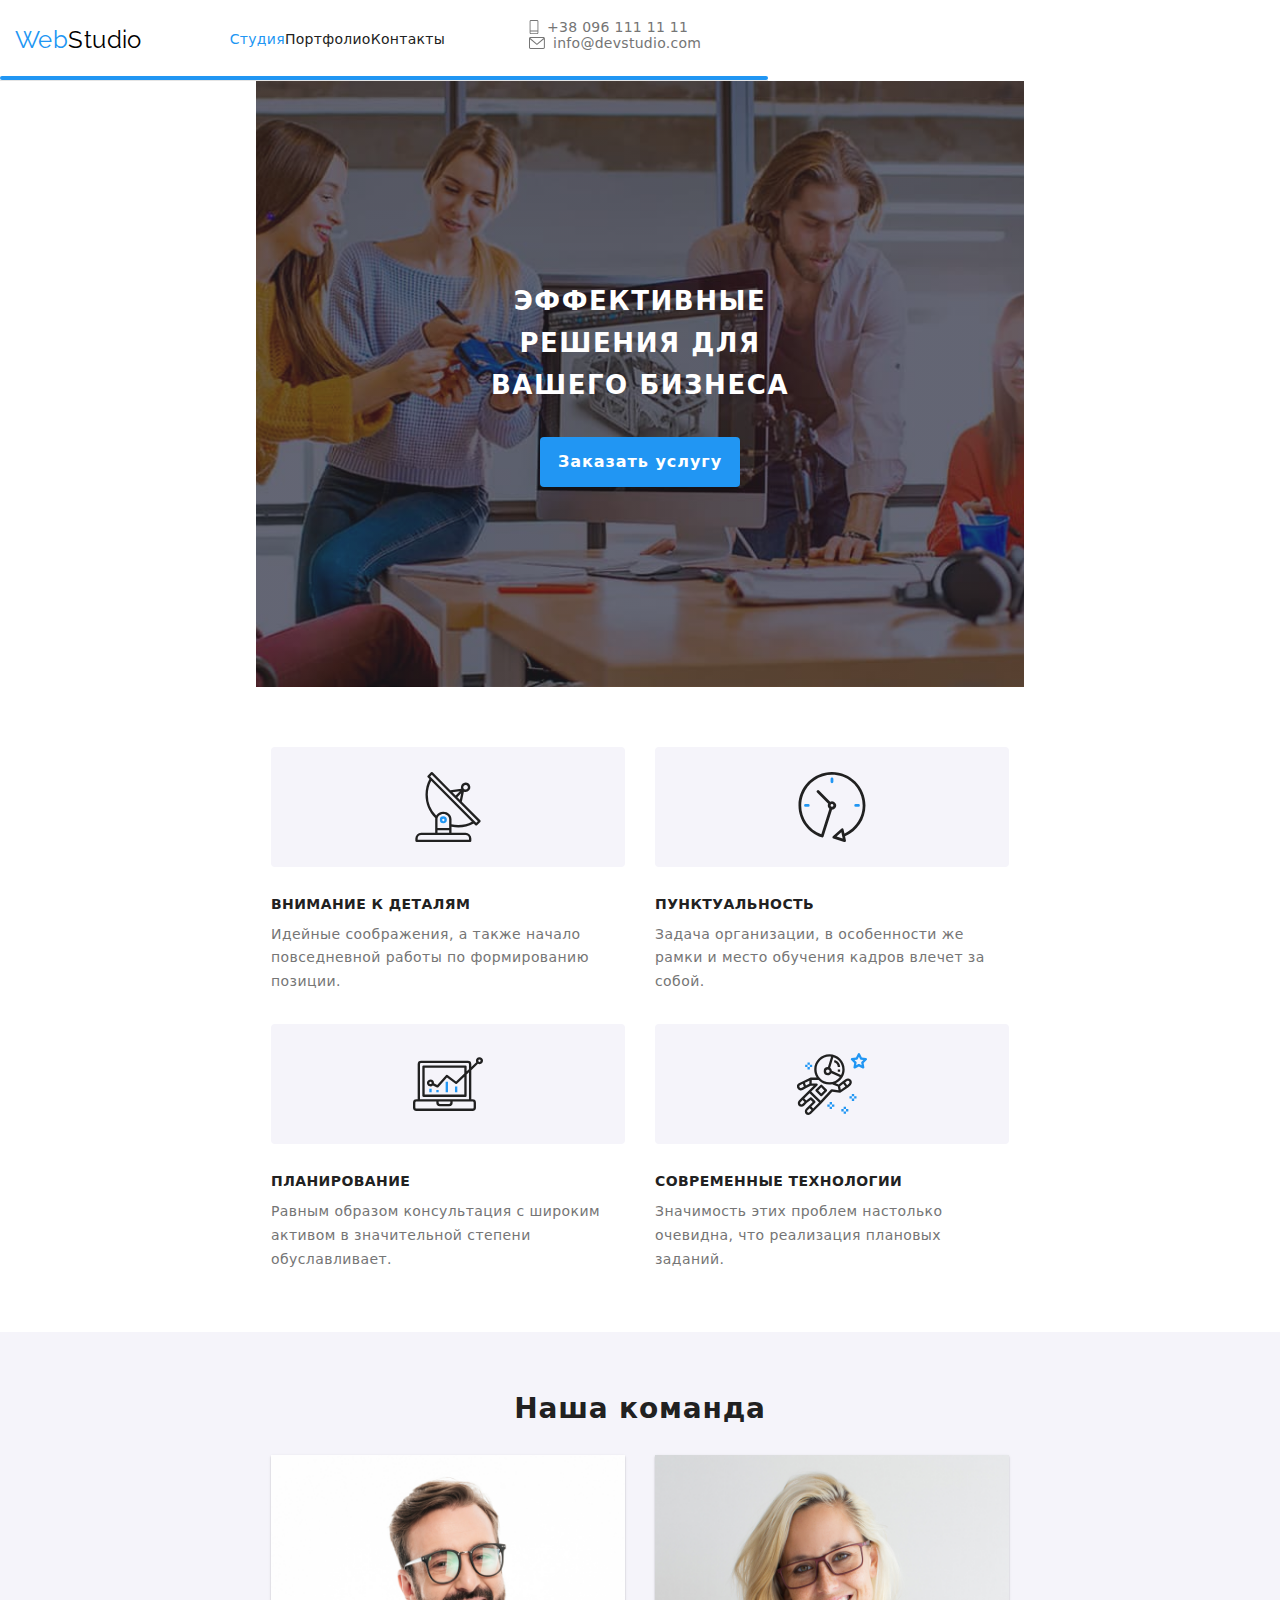
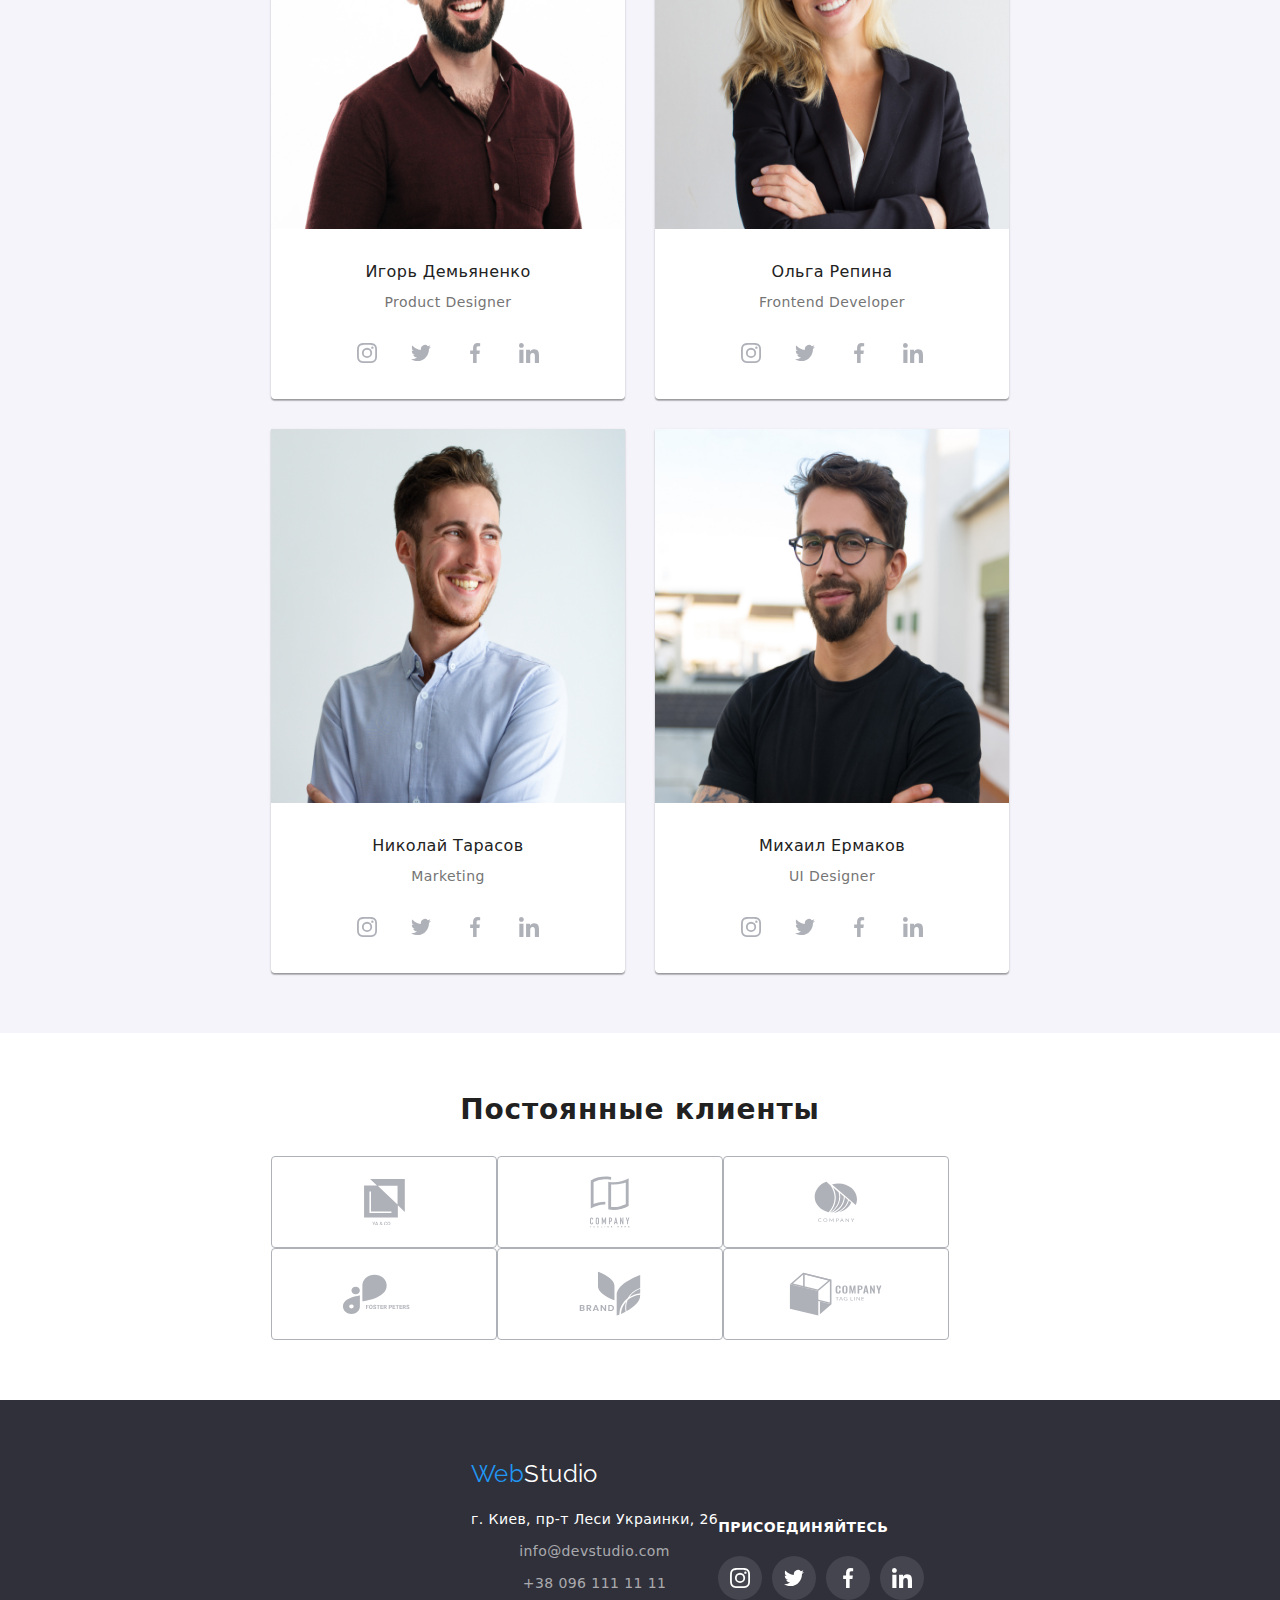
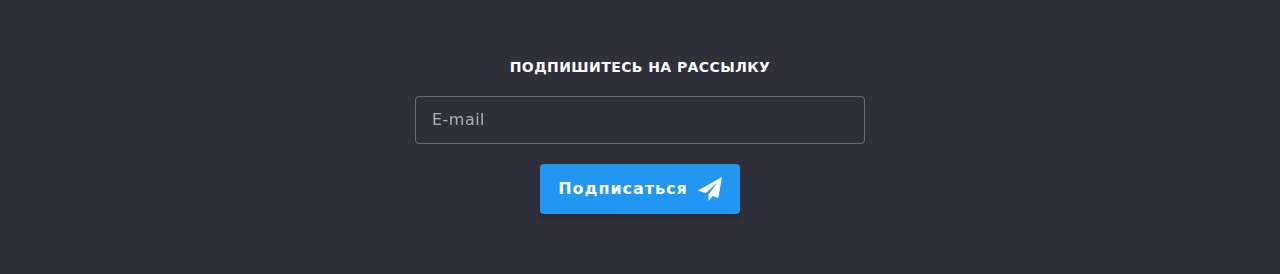
==== commit 2583ceac: "add" ====
--- a/index.html
+++ b/index.html
@@ -16,44 +16,56 @@
                 <!-- Кнопка для мобилки -->
                 <button type="button" class="menu-button is-open" aria-expanded="false" aria-controls="menu-conteiner" data-menu-button>
                     <svg width="40", height="40" aria-label="Переключатель мобильного меню">
-                        <use class="menu-button__icon-cross" href="./images/socials/twitter.svg"></use>
-                        <use class="menu-button__icon-menu" href="./images/socials/facebook.svg"></use>
+                        <use class="menu-button__icon-menu" href="./images/icons.svg#cross"></use>
+                        <use class="menu-button__icon-cross" href="./images/icons.svg#menu"></use>
                     </svg>
                 </button>
                 <div class="menu-conteiner" id="menu-conteiner" data-menu>
-                    Контент меню
+                    <ul class="site-nav list">
+                        <li class="site-nav__item">
+                            <a href="" class="site-nav__link current">Студия</a>
+                        </li>
+                        <li class="site-nav__item">
+                            <a href="./portfolio.html" class="site-nav__link">Портфолио</a>
+                        </li>
+                        <li class="site-nav__item">
+                            <a href="" class="site-nav__link">Контакты</a>
+                        </li>
+                    </ul>
+                <div class="contriner-auth">
+                    <ul class="auth-nav list">
+                        <li class="auth-nav__item icon-envelope">
+                            <a href="mailto:info@devstudio.com" class="auth-nav__link">info@devstudio.com
+                                <svg class="auth-nav__icon" width="16px" heught="12px">
+                                    <use href="./images/symbol-defs.svg#envelope"></use>
+                                </svg>
+                            </a>
+                        </li>
+                        <li class="auth-nav__item icon-vector">
+                            <a href="tel:+380961111111" class="auth-nav__link auth-nav__link--mobile">+38 096 111 11 11
+                                <svg class="auth-nav__icon" width="10px" heught="16px">
+                                    <use href="./images/symbol-defs.svg#vector"></use>
+                                </svg>
+                            </a>
+                        </li>
+                    </ul>
                 </div>
-
-                <ul class="site-nav list">
-                    <li class="site-nav__item">
-                        <a href="" class="site-nav__link current">Студия</a>
-                    </li>
-                    <li class="site-nav__item">
-                        <a href="./portfolio.html" class="site-nav__link">Портфолио</a>
-                    </li>
-                    <li class="site-nav__item">
-                        <a href="" class="site-nav__link">Контакты</a>
+                <ul class="net__list list">
+                    <li class="net__item">
+                        <a href="" class="net__link">Instagram</a> 
+                    </li>
+                    <li class="net__item">
+                        <a href="" class="net__link">Twitter</a> 
+                    </li>
+                    <li class="net__item">
+                        <a href="" class="net__link">Facebook</a> 
+                    </li>
+                    <li class="net__item">
+                        <a href="" class="net__link">LinkedIn</a> 
                     </li>
                 </ul>
+                </div>
             </nav>
-            <div class="contriner-auth">
-                <ul class="auth-nav list">
-                    <li class="auth-nav__item icon-envelope">
-                        <a href="mailto:info@devstudio.com" class="auth-nav__link">info@devstudio.com
-                            <svg class="auth-nav__icon" width="16px" heught="12px">
-                                <use href="./images/symbol-defs.svg#envelope"></use>
-                            </svg>
-                        </a>
-                    </li>
-                    <li class="auth-nav__item icon-vector">
-                        <a href="tel:+380961111111" class="auth-nav__link">+38 096 111 11 11
-                            <svg class="auth-nav__icon" width="10px" heught="16px">
-                                <use href="./images/symbol-defs.svg#vector"></use>
-                            </svg>
-                        </a>
-                    </li>
-                </ul>
-            </div>
         </div>
     </header>
     <main>
@@ -68,21 +80,21 @@
                             <h2 class="form-modal__title">Оставьте свои данные, мы вам перезвоним</h2>
                             <div class="form-modal__groop">
                                 <label for="name">Имя</label>
-                                <input type="name" name="name" id="name">
+                                <input type="name" name="name" id="name" required>
                                 <svg class="form-modal__svg">
                                     <use href="./images/icons.svg#person"></use>
                                 </svg>
                             </div>
                             <div class="form-modal__groop">
                                 <label for="phone">Телефон</label>
-                                <input type="text" name="phone" id="phone">
+                                <input type="text" name="phone" id="phone" required>
                                 <svg class="form-modal__svg">
                                     <use href="./images/icons.svg#phone"></use>
                                 </svg>
                             </div>
                             <div class="form-modal__groop">
                                 <label for="mail">Почта</label>
-                                <input type="text" name="mail" id="mail">
+                                <input type="text" name="mail" id="mail" required>
                                 <svg class="form-modal__svg">
                                     <use href="./images/icons.svg#email"></use>
                                 </svg>
@@ -115,8 +127,8 @@
         <section class="section">
             <div class="conteiner">
                <!--<h2 class="section-title">Особенности</h2>--> 
-                <ul class="peculiarities list">
-                    <li class="peculiarities__list icon-antenna">
+                <ul class="peculiarities__list list">
+                    <li class="peculiarities__item icon-antenna">
                         <div class="peculiarities__conteiner">
                             <svg class="peculiarities__svg">
                                 <use href="./images/symbol-defs.svg#antenna"></use>
@@ -125,7 +137,7 @@
                         <h3 class="peculiarities__title">ВНИМАНИЕ К ДЕТАЛЯМ</h3>
                         <p class="peculiarities__text">Идейные соображения, а также начало повседневной работы по формированию позиции.</p>
                     </li>
-                    <li class="peculiarities__list icon-clock">
+                    <li class="peculiarities__item icon-clock">
                         <div class="peculiarities__conteiner">
                             <svg class="peculiarities__svg">
                                 <use href="./images/symbol-defs.svg#clock"></use>
@@ -134,7 +146,7 @@
                         <h3 class="peculiarities__title">ПУНКТУАЛЬНОСТЬ</h3>
                         <p class="peculiarities__text">Задача организации, в особенности же рамки и место обучения кадров влечет за собой.</p>
                     </li>
-                    <li class="peculiarities__list icon-diagram">
+                    <li class="peculiarities__item icon-diagram">
                         <div class="peculiarities__conteiner">
                             <svg class="peculiarities__svg">
                                 <use href="./images/symbol-defs.svg#diagram"></use>
@@ -143,7 +155,7 @@
                         <h3 class="peculiarities__title">ПЛАНИРОВАНИЕ</h3>
                         <p class="peculiarities__text">Равным образом консультация с широким активом в значительной степени обуславливает.</p>
                     </li>
-                    <li class="peculiarities__list icon-astronaut">
+                    <li class="peculiarities__item icon-astronaut">
                         <div class="peculiarities__conteiner">
                             <svg class="peculiarities__svg">
                                 <use href="./images/symbol-defs.svg#astronaut"></use>
@@ -398,52 +410,54 @@
     </main>
     <footer class="footer">
         <div class="basement">
-            <div class="basement-conteiner">
-                <a href="" class="logo logo--footer">Web<span class="logo__studio logo__studio--footer">Studio</span></a>
-            <address class="address">
-                <p class="address__text">г. Киев, пр-т Леси Украинки, 26</p> <br/>
-                <ul class="address__list">
-                    <li class="address__item">
-                        <a href="mailto:info@devstudio.com" class="address__link">info@devstudio.com</a> <br/>
-                    </li>
-                    <li class="address__item">
-                        <a href="tel:+380961111111" class="address__link">+38 096 111 11 11</a>
-                    </li>
-                </ul>
-            </address>
-            </div>
-            <div class="basement-social">
-                <h2 class="basement-social__title">ПРИСОЕДИНЯЙТЕСЬ</h2>
-                <ul class="basement-social__list list">
-                    <li class="basement-social__item">
-                        <a href="" class="basement-social__link" aria-label="instagram">
-                            <svg class="basement-social__icon">
-                                <use href="./images/symbol-defs.svg#instagram"></use>
-                            </svg>
-                        </a>
-                    </li>
-                    <li class="basement-social__item">
-                        <a href="" class="basement-social__link" aria-label="twitter">
-                            <svg class="basement-social__icon">
-                                <use href="./images/symbol-defs.svg#twitter"></use>
-                            </svg>
-                        </a>
-                    </li>
-                    <li class="basement-social__item">
-                        <a href="" class="basement-social__link" aria-label="facebook">
-                            <svg class="basement-social__icon">
-                                <use href="./images/symbol-defs.svg#facebook"></use>
-                            </svg>
-                        </a>
-                    </li>
-                    <li class="basement-social__item">
-                        <a href="" class="basement-social__link" aria-label="linkedin">
-                            <svg class="basement-social__icon">
-                                <use href="./images/symbol-defs.svg#linkedin"></use>
-                            </svg>
-                        </a>
-                    </li>
-                </ul>
+            <div class="wrap">
+                <div class="basement-conteiner">
+                    <a href="" class="logo logo--footer">Web<span class="logo__studio logo__studio--footer">Studio</span></a>
+                <address class="address">
+                    <p class="address__text">г. Киев, пр-т Леси Украинки, 26</p> <br/>
+                    <ul class="address__list">
+                        <li class="address__item">
+                            <a href="mailto:info@devstudio.com" class="address__link">info@devstudio.com</a> <br/>
+                        </li>
+                        <li class="address__item">
+                            <a href="tel:+380961111111" class="address__link">+38 096 111 11 11</a>
+                        </li>
+                    </ul>
+                </address>
+                </div>
+                <div class="basement-social">
+                    <h2 class="basement-social__title">ПРИСОЕДИНЯЙТЕСЬ</h2>
+                    <ul class="basement-social__list list">
+                        <li class="basement-social__item">
+                            <a href="" class="basement-social__link" aria-label="instagram">
+                                <svg class="basement-social__icon">
+                                    <use href="./images/symbol-defs.svg#instagram"></use>
+                                </svg>
+                            </a>
+                        </li>
+                        <li class="basement-social__item">
+                            <a href="" class="basement-social__link" aria-label="twitter">
+                                <svg class="basement-social__icon">
+                                    <use href="./images/symbol-defs.svg#twitter"></use>
+                                </svg>
+                            </a>
+                        </li>
+                        <li class="basement-social__item">
+                            <a href="" class="basement-social__link" aria-label="facebook">
+                                <svg class="basement-social__icon">
+                                    <use href="./images/symbol-defs.svg#facebook"></use>
+                                </svg>
+                            </a>
+                        </li>
+                        <li class="basement-social__item">
+                            <a href="" class="basement-social__link" aria-label="linkedin">
+                                <svg class="basement-social__icon">
+                                    <use href="./images/symbol-defs.svg#linkedin"></use>
+                                </svg>
+                            </a>
+                        </li>
+                    </ul>
+                </div>
             </div>
             <form class="form">
                 <h2 class="form__title">ПОДПИШИТЕСЬ НА РАССЫЛКУ</h2>
--- a/css/main.min.css
+++ b/css/main.min.css
@@ -3,5 +3,5 @@
  Consolas,  'Liberation Mono',  Menlo,- monospace;font-size:1em}small{font-size:80%}sub,sup{font-size:75%;line-height:0;position:relative;vertical-align:baseline}sub{bottom:-0.25em}sup{top:-0.5em}table{text-indent:0;border-color:inherit}button,input,optgroup,select,textarea{font-family:inherit;font-size:100%;line-height:1.15;margin:0}button,select{text-transform:none}button,[type='button'],[type='reset'],[type='submit']{-webkit-appearance:button}::-moz-focus-inner{border-style:none;padding:0}:-moz-focusring{outline:1px dotted ButtonText}:-moz-ui-invalid{box-shadow:none}legend{padding:0}progress{vertical-align:baseline}::-webkit-inner-spin-button,::-webkit-outer-spin-button{height:auto}[type='search']{-webkit-appearance:textfield;outline-offset:-2px}::-webkit-search-decoration{-webkit-appearance:none}::-webkit-file-upload-button{-webkit-appearance:button;font:inherit}summary{display:list-item}.header{position:relative;background-color:var(--title-white-color);border-bottom-width:1px;border-bottom-style:solid;border-bottom-color:var(--primery-bgr-color)}@media screen and (min-widht: 480px){.header{width:480px}}@media screen and (min-widht: 768px){.header{width:768px}}@media screen and (min-widht: 1200px){.header{width:1200px}}.mail-nav{display:-webkit-box;display:-ms-flexbox;display:flex;-webkit-box-align:center;-ms-flex-align:center;align-items:center;min-height:60px;padding-left:15px;padding-right:15px;margin-left:auto;margin-right:auto}@media screen and (min-widht: 768px){.mail-nav{height:80px}}.conteiner-nav{display:-webkit-box;display:-ms-flexbox;display:flex;-webkit-box-align:center;-ms-flex-align:center;align-items:center}.contriner-auth{display:none}@media screen and (min-width: 768px){.contriner-auth{display:-webkit-box;display:-ms-flexbox;display:flex;margin-left:auto;-webkit-box-align:center;-ms-flex-align:center;align-items:center}}.menu-button{position:absolute;top:10px;right:15px;display:-webkit-inline-box;display:-ms-inline-flexbox;display:inline-flex;margin:0;padding:0;border:none;background-color:red}.menu-button .menu-button__icon-cross{display:none}.menu-button.is-open .menu-button__icon-cross{display:block}.menu-button.is-open .menu-button__icon-menu{display:none}@media screen and (min-width: 768px){.menu-button{display:none}}.menu-conteiner{display:none;position:absolute;top:100%;left:0;width:100%;width:480px;height:796px;background-color:red;text-align:center;padding:20px;font-size:20px}.menu-conteiner.is-open{display:block}.logo{display:inline-block;-webkit-box-align:center;-ms-flex-align:center;align-items:center;color:var(--accent-color);font-family:Raleway, cursive;font-size:24px;line-height:1.17;text-decoration:none}.logo__studio{color:#000000}.site-nav{display:none}@media screen and (min-width: 768px){.site-nav{display:-webkit-box;display:-ms-flexbox;display:flex;margin-left:88px;margin-right:84px}}.site-nav__item{position:relative}.site-nav__item:not(:last-child){margin-right:50px}.site-nav__link{display:block;padding-top:32px;padding-bottom:32px;color:var(--title-text-color);font-weight:500;font-size:12px;line-height:1.17;letter-spacing:0.02em;text-decoration:none;-webkit-transition:color 250ms var(--timing-function);transition:color 250ms var(--timing-function)}.site-nav__link:hover,.site-nav__link:focus{color:var(--accent-color)}.site-nav__link.current{color:var(--accent-color)}.site-nav__link.current::after{position:absolute;content:"";bottom:0;left:0;width:100%;min-height:4px;background:var(--accent-color);border-radius:2px}.auth-nav{display:-webkit-box;display:-ms-flexbox;display:flex;-webkit-box-align:center;-ms-flex-align:center;align-items:center;-webkit-box-orient:vertical;-webkit-box-direction:normal;-ms-flex-direction:column;flex-direction:column}.auth-nav__item{margin:0;padding:0}.auth-nav__item:not(:last-child){margin-bottom:8px}.auth-nav__link{display:-webkit-box;display:-ms-flexbox;display:flex;-webkit-box-orient:horizontal;-webkit-box-direction:reverse;-ms-flex-direction:row-reverse;flex-direction:row-reverse;margin:0;padding:0;max-height:80px;color:var(--primery-text-color);font-weight:500;font-size:14px;line-height:1.14;letter-spacing:0.02em;text-decoration:none;fill:var(--primery-text-color);-webkit-transition:color 250ms var(--timing-function),fill 250ms var(--timing-function);transition:color 250ms var(--timing-function),fill 250ms var(--timing-function)}.auth-nav__link:hover,.auth-nav__link:focus{color:var(--accent-color);fill:var(--accent-color)}.auth-nav__icon{padding:0;border:0;margin-right:8px;height:14px;fill:inherit}.overlay{min-height:400px;max-width:1600px;margin-left:auto;margin-right:auto;background-image:-webkit-gradient(linear, left top, right top, from(rgba(47,48,58,0.4)), to(rgba(47,48,58,0.4))),url(../images/hero/overlay.jpg);background-image:linear-gradient(to right, rgba(47,48,58,0.4), rgba(47,48,58,0.4)),url(../images/hero/overlay.jpg);background-size:cover;background-repeat:no-repeat;background-position:center;background-color:var(--title-text-color)}@media screen and (min-widht: 480px){.overlay{width:480px}}@media screen and (min-widht: 768px){.overlay{width:768px}}@media screen and (min-widht: 1200px){.overlay{width:1200px;min-height:600px}}.hero{padding-top:200px;padding-bottom:200px;text-align:center}.hero__title{margin-top:0;margin-bottom:30px;margin-left:auto;margin-right:auto;color:var(--title-white-color);font-weight:900;font-size:26px;line-height:1.62;letter-spacing:0.06em;text-transform:uppercase}.backdrop{position:fixed;top:0;left:0;width:100%;height:100%;background-color:rgba(0,0,0,0.2);z-index:1;padding:93px 15px 94px 15px;overflow-y:scroll;opacity:1;-webkit-transition:opacity 250ms var(--timing-function);transition:opacity 250ms var(--timing-function)}@media screen and (min-width: 768px){.backdrop{padding:208px 159px 207px 159px}}@media screen and (min-width: 1200px){.backdrop{padding:221px 536px 222px 536px}}.backdrop.is-hidden{opacity:0;pointer-events:none}.backdrop.is-hidden .modal{-webkit-transform:translate(-50%, -50%) scale(1.1);transform:translate(-50%, -50%) scale(1.1)}.modal{position:relative;min-height:609px;max-width:450px;padding:40px;background-color:var(--title-white-color)}@media screen and (min-width: 768px){.modal{position:absolute;top:50%;left:50%;-webkit-transform:translate(-50%, -50%) scale(1);transform:translate(-50%, -50%) scale(1);-webkit-transition:opacity 250ms var(--timing-function);transition:opacity 250ms var(--timing-function)}}@media screen and (min-width: 1200px){.modal{max-height:581px;max-width:528px;position:absolute;top:50%;left:50%;-webkit-transform:translate(-50%, -50%) scale(1);transform:translate(-50%, -50%) scale(1);-webkit-transition:opacity 250ms var(--timing-function);transition:opacity 250ms var(--timing-function)}}.button__close{position:absolute;-webkit-box-sizing:border-box;box-sizing:border-box;position:absolute;width:30px;height:30px;right:8px;top:8px;-webkit-box-align:center;-ms-flex-align:center;align-items:center;text-align:center;border-radius:50%;background:var(--title-white-color);border:1px solid rgba(0,0,0,0.1);outline:none}.button__close:focus{border:1px solid #2196F3;border-radius:50%}.button__svg{position:absolute;display:inline-block;top:50%;left:50%;-webkit-transform:translate(-50%, -50%);transform:translate(-50%, -50%);-webkit-transition:opacity 250ms var(--timing-function);transition:opacity 250ms var(--timing-function);width:18px;height:18px}.button__close:focus>.button__svg{fill:var(--accent-color)}.button{width:200px;height:50px;margin-left:auto;margin-right:auto;color:var(--title-white-color);background-color:var(--accent-color);font-weight:700;font-size:16px;line-height:1.88;-webkit-box-align:center;-ms-flex-align:center;align-items:center;letter-spacing:0.06em;text-align:center;background:var(--accent-color);-webkit-box-shadow:0px 4px 4px rgba(0,0,0,0.15);box-shadow:0px 4px 4px rgba(0,0,0,0.15);border-radius:4px;border:none}.form-modal{width:529px;width:100%;margin-left:auto;margin-right:auto}.form-modal__title{margin-top:0;padding:0;font-weight:700;font-size:20px;line-height:1.15;text-align:center;letter-spacing:0.03em;color:#212121}.form-modal__groop{position:relative;display:-webkit-box;display:-ms-flexbox;display:flex;-webkit-box-orient:vertical;-webkit-box-direction:normal;-ms-flex-direction:column;flex-direction:column;margin-left:auto;margin-bottom:10px}.form-modal__groop label{display:-webkit-box;display:-ms-flexbox;display:flex;margin-right:auto;margin-bottom:4px;font-weight:400;font-size:12px;line-height:14px;letter-spacing:0.01em;color:var(--primery-text-color)}.form-modal__groop input{margin:0;padding-left:42px;width:370px;height:40px;border:1px solid rgba(33,33,33,0.2);border-radius:4px;outline:none}.form-modal__groop input:focus{border:1px solid #2196F3;border-radius:4px}@media screen and (min-widht: 1200px){.form-modal__groop input{width:448px}}textarea{resize:none}.form-modal__groop textarea{padding:12px 16px;margin:0;width:370px;height:120px;border:1px solid rgba(33,33,33,0.2);border-radius:4px;outline:none}.form-modal__groop textarea:focus{border:1px solid #2196F3;border-radius:4px}.form-modal__groop textarea::-webkit-input-placeholder{font-weight:400;font-size:12px;line-height:1.17;letter-spacing:0.01em;color:rgba(117,117,117,0.5)}.form-modal__groop textarea:-ms-input-placeholder{font-weight:400;font-size:12px;line-height:1.17;letter-spacing:0.01em;color:rgba(117,117,117,0.5)}.form-modal__groop textarea::-ms-input-placeholder{font-weight:400;font-size:12px;line-height:1.17;letter-spacing:0.01em;color:rgba(117,117,117,0.5)}.form-modal__groop textarea::placeholder{font-weight:400;font-size:12px;line-height:1.17;letter-spacing:0.01em;color:rgba(117,117,117,0.5)}@media screen and (min-widht: 1200px){.form-modal__groop textarea{width:448px}}.form-modal__svg{position:absolute;bottom:11px;left:12px;width:18px;height:18px;fill:var(--title-text-color)}.form-modal__groop input:focus+.form-modal__svg{fill:var(--accent-color)}.form-modal__agreement{position:relative;display:-webkit-box;display:-ms-flexbox;display:flex;margin-top:27px}.form-modal__input{position:absolute;-webkit-appearance:none;-moz-appearance:none;appearance:none;width:100%;margin:0;font:inherit}.form-modal__text{position:absolute;top:50%;left:8px;-webkit-transform:translateY(-50%);transform:translateY(-50%);-webkit-transition:color 250ms var(--timing-function);transition:color 250ms var(--timing-function);font-weight:400;font-size:14px;line-height:1.17;letter-spacing:0.03em;color:var(--primery-text-color)}.form-modal__link{font-weight:400;font-size:12px;line-height:1.17;letter-spacing:0.03em;-webkit-text-decoration-line:underline;text-decoration-line:underline;color:var(--accent-color)}.form-modal__icon{position:absolute;top:50%;left:0px;-webkit-transform:translateY(-50%);transform:translateY(-50%);-webkit-transition:color 250ms var(--timing-function);transition:color 250ms var(--timing-function);display:inline-block;width:16px;height:15px;border:2px solid var(--title-text-color);border-radius:4px}.form-modal__agreement:focus-within>.form-modal__icon{background-color:var(--accent-color);border:2px solid transparent;border-radius:4px}.form-modal .button{margin-top:30px}.section{padding-top:60px;padding-bottom:60px}.conteiner{padding-left:15px;padding-right:15px;margin-left:auto;margin-right:auto}@media screen and (min-widht: 480px){.conteiner{width:480px}}@media screen and (min-widht: 768px){.conteiner{width:768px}}@media screen and (min-widht: 1200px){.conteiner{width:1200px}}.development{padding-bottom:94px}.development__title{color:var(--title-text-color);font-weight:700;font-size:36px;line-height:1.17;text-align:center}.peculiarities{display:block}@media screen and (min-widht: 768px){.peculiarities{display:-webkit-box;display:-ms-flexbox;display:flex;-ms-flex-wrap:wrap;flex-wrap:wrap}}.peculiarities__list{width:100%;margin-bottom:30px}.peculiarities__list:last-child{margin-bottom:0}@media screen and (min-widht: 768px){.peculiarities__list{-ms-flex-preferred-size:50%;flex-basis:50%;width:354px;margin-right:30px}.peculiarities__list:nth-child(odd){margin-right:30px}}.peculiarities__conteiner{display:-webkit-box;display:-ms-flexbox;display:flex;-webkit-box-pack:center;-ms-flex-pack:center;justify-content:center;-webkit-box-align:center;-ms-flex-align:center;align-items:center;height:120px;background:var(--accent-bgr-color);border-radius:4px}.peculiarities__svg{width:70px;height:70px}.peculiarities__title{margin-top:30px;margin-bottom:10px;color:var(--title-text-color);font-weight:700;font-size:14px;line-height:1.14;text-align:center}.peculiarities__text{line-height:1.71}.development{display:none}.development__item{position:relative}.development__product{position:absolute;bottom:0;left:0;opacity:0;width:100%;min-height:70px;background-color:rgba(47,48,58,0.8);-webkit-transition:opacity 250ms var(--timing-function);transition:opacity 250ms var(--timing-function)}.development__product:hover,.development__product:focus{opacity:1}.development__text{font-weight:700;font-size:14px;line-height:1.14;text-align:center;letter-spacing:0.03em;text-transform:uppercase;color:var(--title-white-color)}.team{padding-top:60px;padding-bottom:60px;background-color:var(--accent-bgr-color)}.team__title{color:var(--title-text-color);font-weight:700;font-size:28px;line-height:1.17;text-align:center}@media screen and (min-widht: 768px){.team__title{line-height:1.18;letter-spacing:0.03em}}@media screen and (min-widht: 768px){.team__list{margin:-15px}}.team__item{margin-top:30px;-webkit-box-shadow:0px 1px 3px rgba(0,0,0,0.12),0px 1px 1px rgba(0,0,0,0.14),0px 2px 1px rgba(0,0,0,0.2);box-shadow:0px 1px 3px rgba(0,0,0,0.12),0px 1px 1px rgba(0,0,0,0.14),0px 2px 1px rgba(0,0,0,0.2);border-radius:0px 0px 4px 4px;background-color:var(--title-white-color)}@media screen and (min-widht: 768px){.team__item{-ms-flex-preferred-size:calc(100-2 * 30px / 2);flex-basis:calc(100-2 * 30px / 2);margin:15px}}.card-set__img{width:450px;height:460px}@media screen and (min-widht: 768px){.card-set__img{width:354px;height:374px}}.card-set__meta{padding-top:30px;padding-bottom:24px}.card-set__title{color:var(--title-text-color);font-weight:500;font-size:16px;line-height:1.19;text-align:center}.card-set__job{margin-top:10px;margin-bottom:16px;font-size:14px;line-height:1.7;text-align:center}.network{display:-webkit-box;display:-ms-flexbox;display:flex;padding:0;width:206px;list-style:none;-webkit-box-align:center;-ms-flex-align:center;align-items:center;margin-left:auto;margin-right:auto}.network__item{height:44px;width:44px;-webkit-box-align:center;-ms-flex-align:center;align-items:center}.network__item:not(:last-child){margin-right:10px}.network__link{display:-webkit-box;display:-ms-flexbox;display:flex;-webkit-box-pack:center;-ms-flex-pack:center;justify-content:center;-webkit-box-align:center;-ms-flex-align:center;align-items:center;padding:0;border:0;border-radius:50%;height:44px;width:44px;color:#AFB1B8;text-align:center;-webkit-transition:background-color 250ms var(--timing-function),color 250ms var(--timing-function);transition:background-color 250ms var(--timing-function),color 250ms var(--timing-function)}.network__link:hover,.network__link:focus{background-color:var(--accent-color);color:var(--title-white-color)}.network__icon{height:20px;width:20px;fill:currentColor}.client{padding-top:60px;padding-bottom:60px}.client__title{margin-bottom:30px;font-weight:700;font-size:28px;line-height:1.18;text-align:center;letter-spacing:0.03em;color:var(--title-text-color)}.client__list{display:-webkit-box;display:-ms-flexbox;display:flex;-ms-flex-wrap:wrap;flex-wrap:wrap;padding:0;list-style:none;-webkit-box-align:center;-ms-flex-align:center;align-items:center;margin:-15px}.client__item{-webkit-box-align:center;-ms-flex-align:center;align-items:center;-ms-flex-preferred-size:calc(100-2 * 30px / 2);flex-basis:calc(100-2 * 30px / 2);margin:15px}.client__link{display:-webkit-box;display:-ms-flexbox;display:flex;-webkit-box-pack:center;-ms-flex-pack:center;justify-content:center;-webkit-box-align:center;-ms-flex-align:center;align-items:center;margin:0;padding:0;width:210px;height:92px;border:1px solid #AFB1B8;border-radius:4px;background:var(--title-white-color);text-align:center;fill:#AFB1B8;-webkit-transition:border 250ms var(--timing-function),border-radius 250ms var(--timing-function),fill 250ms var(--timing-function);transition:border 250ms var(--timing-function),border-radius 250ms var(--timing-function),fill 250ms var(--timing-function)}.client__link:hover,.client__link:focus{border:1px solid var(--accent-color);border-radius:4px;fill:var(--accent-color)}.client__icon{fill:inherit}.client__icon.group-1{width:41px;height:46.7px}.client__icon.group-2{width:40px;height:52px}.client__icon.group-3{width:43.46px;height:41.18px}.client__icon.group-4{width:84.44px;height:40.62px}.client__icon.group-5{width:62.54px;height:45.43px}.client__icon.group-6{width:93.79px;height:43.93px}.footer{padding-top:60px;padding-bottom:60px;background-color:#2F303A}.basement{padding-left:15px;padding-right:15px;margin-left:auto;margin-right:auto}@media screen and (min-widht: 480px){.basement{width:480px}}@media screen and (min-widht: 768px){.basement{width:768px}}@media screen and (min-widht: 1200px){.basement{width:1200px}}.footer .basement-conteiner{padding-left:0}.logo--footer{margin-top:0;margin-bottom:0;display:-webkit-box;display:-ms-flexbox;display:flex;-webkit-box-pack:center;-ms-flex-pack:center;justify-content:center;-webkit-box-align:center;-ms-flex-align:center;align-items:center}.logo__studio--footer{color:var(--title-white-color)}.address__text{margin-top:20px;margin-bottom:0;color:var(--title-white-color);line-height:1.71;font-style:normal;text-align:center}.address__link{padding:0;color:rgba(255,255,255,0.6);text-decoration:none;line-height:1.71;font-style:normal;-webkit-transition:color 250ms var(--timing-function);transition:color 250ms var(--timing-function)}.address__link:hover,.address__link:focus{color:var(--accent-color)}.address__item{margin-top:8px;text-align:center}br{display:none}.basement-social{margin-top:60px;margin-bottom:60px}.basement-social__title{margin-bottom:20px;font-weight:700;font-size:14px;line-height:1.14;letter-spacing:0.03em;text-transform:uppercase;text-align:center;color:var(--title-white-color)}.basement-social__list{display:-webkit-box;display:-ms-flexbox;display:flex;-webkit-box-pack:center;-ms-flex-pack:center;justify-content:center;-webkit-box-align:center;-ms-flex-align:center;align-items:center;padding:0;margin:0;list-style:none}.basement-social__item{height:44px;width:44px}.basement-social__item:not(:last-child){margin-right:10px}.basement-social__link{display:-webkit-box;display:-ms-flexbox;display:flex;-webkit-box-pack:center;-ms-flex-pack:center;justify-content:center;-webkit-box-align:center;-ms-flex-align:center;align-items:center;padding:0;border:0;border-radius:50%;height:44px;width:44px;color:var(--title-white-color);background:rgba(255,255,255,0.1);text-align:center;-webkit-transition:background-color 250ms var(--timing-function);transition:background-color 250ms var(--timing-function)}.basement-social__link:hover,.basement-social__link:focus{background-color:var(--accent-color)}.basement-social__icon{height:20px;width:20px;fill:currentColor}.form{width:450px;padding:0}.form__title{padding:0;font-weight:700;font-size:14px;line-height:1.14;letter-spacing:0.03em;text-transform:uppercase;text-align:center;color:var(--title-white-color)}.form__field{width:450px;height:50px}.form__field input{margin-top:20px;margin-bottom:20px;padding:15px 0px 15px 16px;width:100%;background-color:transparent;border:1px solid rgba(255,255,255,0.3);-webkit-filter:drop-shadow(0px 4px 4px rgba(0,0,0,0.15));filter:drop-shadow(0px 4px 4px rgba(0,0,0,0.15));border-radius:4px;color:var(--title-white-color)}.form__field input::-webkit-input-placeholder{font-weight:400;font-size:16px;line-height:1.25;-webkit-box-align:center;align-items:center;letter-spacing:0.03em;color:rgba(255,255,255,0.6)}.form__field input:-ms-input-placeholder{font-weight:400;font-size:16px;line-height:1.25;-ms-flex-align:center;align-items:center;letter-spacing:0.03em;color:rgba(255,255,255,0.6)}.form__field input::-ms-input-placeholder{font-weight:400;font-size:16px;line-height:1.25;-ms-flex-align:center;align-items:center;letter-spacing:0.03em;color:rgba(255,255,255,0.6)}.form__field input::placeholder{font-weight:400;font-size:16px;line-height:1.25;-webkit-box-align:center;-ms-flex-align:center;align-items:center;letter-spacing:0.03em;color:rgba(255,255,255,0.6)}.form__icon{width:24px;height:24px;fill:var(--title-white-color)}.button--subscribe{display:-webkit-box;display:-ms-flexbox;display:flex;-webkit-box-pack:center;-ms-flex-pack:center;justify-content:center;margin:0;padding:0;margin-right:auto;margin-left:auto}.button__text{display:-webkit-box;display:-ms-flexbox;display:flex;margin-right:10px;font-weight:700;font-size:16px;line-height:1.88;text-align:center;-webkit-box-align:center;-ms-flex-align:center;align-items:center;letter-spacing:0.06em;color:var(--title-white-color)}.conteiner-section{padding-top:60px;padding-bottom:60px}.conteiner-portfolio{padding-left:15px;padding-right:15px;margin-left:auto;margin-right:auto}@media screen and (min-widht: 480px){.conteiner-portfolio{width:480px}}@media screen and (min-widht: 768px){.conteiner-portfolio{width:768px}}@media screen and (min-widht: 1200px){.conteiner-portfolio{width:1200px}}.row__list{display:inline}.row__list:not(:last-child){margin-right:8px}.row__btn{height:38px;padding:0;background-color:var(--accent-bgr-color);font-family:inherit;font-weight:500;font-size:16px;line-height:1.63;letter-spacing:0.03em;text-align:center;border:none;-webkit-transition:background-color 250ms var(--timing-function),color 250ms var(--timing-function),border-radius 250ms var(--timing-function),-webkit-box-shadow 250ms var(--timing-function);transition:background-color 250ms var(--timing-function),color 250ms var(--timing-function),border-radius 250ms var(--timing-function),-webkit-box-shadow 250ms var(--timing-function);transition:background-color 250ms var(--timing-function),color 250ms var(--timing-function),box-shadow 250ms var(--timing-function),border-radius 250ms var(--timing-function);transition:background-color 250ms var(--timing-function),color 250ms var(--timing-function),box-shadow 250ms var(--timing-function),border-radius 250ms var(--timing-function),-webkit-box-shadow 250ms var(--timing-function)}.row__btn:hover,.row__btn:focus{color:var(--title-white-color);background-color:var(--accent-color);-webkit-box-shadow:0px 1px 3px rgba(0,0,0,0.12),0px 1px 1px rgba(0,0,0,0.14),0px 2px 1px rgba(0,0,0,0.2);box-shadow:0px 1px 3px rgba(0,0,0,0.12),0px 1px 1px rgba(0,0,0,0.14),0px 2px 1px rgba(0,0,0,0.2);border-radius:0px 0px 4px 4px}.row__btn.current{background-color:var(--accent-color)}.row__btn--oll{width:73px}.row__btn--veb{width:128px}.row__btn--appendix{width:145px}.row__btn--design{width:103px;margin-top:15px;margin-bottom:40px}.row__btn--marketing{width:130px;margin-top:15px;margin-bottom:40px}@media screen and (min-widht: 768px){.services{display:-webkit-box;display:-ms-flexbox;display:flex;-ms-flex-wrap:wrap;flex-wrap:wrap}}.services__list{overflow:hidden;border-right-width:1px;border-right-style:solid;border-right-color:#EEEEEE;border-left-width:1px;border-left-style:solid;border-left-color:#EEEEEE;border-bottom-width:1px;border-bottom-style:solid;border-bottom-color:#EEEEEE;width:354px;-webkit-transition:border-radius 250ms var(--timing-function),-webkit-box-shadow 250ms var(--timing-function);transition:border-radius 250ms var(--timing-function),-webkit-box-shadow 250ms var(--timing-function);transition:box-shadow 250ms var(--timing-function),border-radius 250ms var(--timing-function);transition:box-shadow 250ms var(--timing-function),border-radius 250ms var(--timing-function),-webkit-box-shadow 250ms var(--timing-function)}.services__list:not(:last-child){margin-bottom:30px}.services__list:hover{-webkit-box-shadow:0px 1px 3px rgba(0,0,0,0.12),0px 1px 1px rgba(0,0,0,0.14),0px 2px 1px rgba(0,0,0,0.2);box-shadow:0px 1px 3px rgba(0,0,0,0.12),0px 1px 1px rgba(0,0,0,0.14),0px 2px 1px rgba(0,0,0,0.2);border-radius:0px 0px 4px 4px}.dec__text{font-size:16px;line-height:1.88}.product-overlay{position:relative;overflow:hidden}.product-overlay__hover{position:absolute;top:0;left:0;width:100%;height:100%;padding:63px 24px;background-color:var(--accent-color);-webkit-transform:translateY(100%);transform:translateY(100%);-webkit-transition:-webkit-transform 250ms var(--timing-function);transition:-webkit-transform 250ms var(--timing-function);transition:transform 250ms var(--timing-function);transition:transform 250ms var(--timing-function), -webkit-transform 250ms var(--timing-function)}.services__link:hover .product-overlay__hover,.services__link:focus .product-overlay__hover{-webkit-transform:translateY(0);transform:translateY(0)}.product-overlay__text{font-weight:400;font-size:18px;line-height:1.56;letter-spacing:0.03em;float:left;color:var(--title-white-color)}.desc{padding:20px 20px}.desc__title{margin-bottom:4px;color:var(--title-text-color);font-weight:700;font-size:18px;line-height:2;letter-spacing:0.06em}
+ monospace;font-size:1em}small{font-size:80%}sub,sup{font-size:75%;line-height:0;position:relative;vertical-align:baseline}sub{bottom:-0.25em}sup{top:-0.5em}table{text-indent:0;border-color:inherit}button,input,optgroup,select,textarea{font-family:inherit;font-size:100%;line-height:1.15;margin:0}button,select{text-transform:none}button,[type='button'],[type='reset'],[type='submit']{-webkit-appearance:button}::-moz-focus-inner{border-style:none;padding:0}:-moz-focusring{outline:1px dotted ButtonText}:-moz-ui-invalid{box-shadow:none}legend{padding:0}progress{vertical-align:baseline}::-webkit-inner-spin-button,::-webkit-outer-spin-button{height:auto}[type='search']{-webkit-appearance:textfield;outline-offset:-2px}::-webkit-search-decoration{-webkit-appearance:none}::-webkit-file-upload-button{-webkit-appearance:button;font:inherit}summary{display:list-item}.header{position:relative;background-color:var(--title-white-color);border-bottom-width:1px;border-bottom-style:solid;border-bottom-color:var(--primery-bgr-color)}@media screen and (min-width: 480px){.header{width:480px}}@media screen and (min-width: 768px){.header{width:768px}}@media screen and (min-width: 1600px){.header{width:1600px}}.mail-nav{display:-webkit-box;display:-ms-flexbox;display:flex;-webkit-box-align:center;-ms-flex-align:center;align-items:center;min-height:60px;padding-left:15px;padding-right:15px;margin-left:auto;margin-right:auto}@media screen and (min-width: 768px){.mail-nav{height:80px}}.conteiner-nav{display:-webkit-box;display:-ms-flexbox;display:flex;-webkit-box-align:center;-ms-flex-align:center;align-items:center}@media screen and (min-width: 768px){.contriner-auth{display:-webkit-box;display:-ms-flexbox;display:flex;margin-left:auto;-webkit-box-align:center;-ms-flex-align:center;align-items:center}}.menu-button{position:absolute;top:10px;right:15px;display:-webkit-inline-box;display:-ms-inline-flexbox;display:inline-flex;margin:0;padding:0;border:none;background-color:transparent}.menu-button .menu-button__icon-cross{display:none}.menu-button.is-open .menu-button__icon-cross{display:block}.menu-button.is-open .menu-button__icon-menu{display:none}@media screen and (min-width: 768px){.menu-button{display:none}}.menu-conteiner{height:796px;background-color:var(--title-white-color);text-align:center;font-size:20px}@media screen and (max-width: 768px){.menu-conteiner{display:none;position:absolute;top:100%;left:0;width:100%;padding:48px 40px}.menu-conteiner.is-open{display:block}}@media screen and (min-width: 768px){.menu-conteiner{display:-webkit-box;display:-ms-flexbox;display:flex;height:80px}}.logo{display:inline-block;-webkit-box-align:center;-ms-flex-align:center;align-items:center;color:var(--accent-color);font-family:Raleway, cursive;font-size:24px;line-height:1.17;text-decoration:none}.logo__studio{color:#000000}.site-nav{display:-webkit-box;display:-ms-flexbox;display:flex}@media screen and (max-width: 768px){.site-nav{-webkit-box-orient:vertical;-webkit-box-direction:normal;-ms-flex-direction:column;flex-direction:column;-webkit-box-align:start;-ms-flex-align:start;align-items:flex-start;margin-bottom:270px}}@media screen and (min-width: 768px){.site-nav{-webkit-box-orient:horizontal;-webkit-box-direction:normal;-ms-flex-direction:row;flex-direction:row;margin-left:88px;margin-right:84px}}@media screen and (max-width: 768px){.site-nav__item{position:relative}.site-nav__item:not(:last-child){margin-right:50px}}.site-nav__link{display:block;padding-bottom:32px;-webkit-transition:color 250ms var(--timing-function);transition:color 250ms var(--timing-function)}.site-nav__link:hover,.site-nav__link:focus{color:var(--accent-color)}@media screen and (max-width: 768px){.site-nav__link{font-weight:500;font-size:40px;line-height:1.18;text-align:center;letter-spacing:0.02em;color:var(--title-text-color)}}@media screen and (min-width: 768px){.site-nav__link{padding-top:32px;padding-bottom:32px;color:var(--title-text-color);font-weight:500;font-size:14px;line-height:1.14;letter-spacing:0.02em;text-decoration:none}}.site-nav__link.current{color:var(--accent-color)}@media screen and (min-width: 768px){.site-nav__link.current::after{position:absolute;content:"";bottom:0;left:0;width:100%;min-height:4px;background:var(--accent-color);border-radius:2px}}.auth-nav{display:-webkit-box;display:-ms-flexbox;display:flex;-webkit-box-align:center;-ms-flex-align:center;align-items:center;-webkit-box-orient:vertical;-webkit-box-direction:normal;-ms-flex-direction:column;flex-direction:column;flex-direction:column-reverse;-webkit-box-align:start;-ms-flex-align:start;align-items:flex-start}.auth-nav__item{margin:0;padding:0}.auth-nav__item:not(:last-child){margin-bottom:8px}.auth-nav__link{display:-webkit-box;display:-ms-flexbox;display:flex;-webkit-box-orient:horizontal;-webkit-box-direction:reverse;-ms-flex-direction:row-reverse;flex-direction:row-reverse;margin:0;padding:0;max-height:80px;color:var(--primery-text-color);font-weight:500;font-size:14px;line-height:1.14;letter-spacing:0.02em;text-decoration:none;fill:var(--primery-text-color);-webkit-transition:color 250ms var(--timing-function),fill 250ms var(--timing-function);transition:color 250ms var(--timing-function),fill 250ms var(--timing-function)}.auth-nav__link:hover,.auth-nav__link:focus{color:var(--accent-color);fill:var(--accent-color)}@media screen and (max-width: 768px){.auth-nav__link{padding-bottom:32px}}.auth-nav__icon{padding:0;border:0;margin-right:8px;height:14px;fill:inherit}@media screen and (max-width: 768px){.auth-nav__icon{display:none}}@media screen and (max-width: 768px){.auth-nav__link--mobile{font-weight:500;font-size:34px;line-height:1.18;letter-spacing:0.02em;color:var(--accent-color)}}.net__list{display:-webkit-box;display:-ms-flexbox;display:flex;margin-top:32px}@media screen and (min-width: 768px){.net__list{display:none}}.net__item:not(:last-child){margin-right:20px}.net__link{font-weight:500;font-size:18px;line-height:1.22;letter-spacing:0.02em;color:var(--accent-color)}.overlay{min-height:400px;max-width:1600px;margin-left:auto;margin-right:auto;background-image:-webkit-gradient(linear, left top, right top, from(rgba(47,48,58,0.4)), to(rgba(47,48,58,0.4))),url(../images/hero/overlay.jpg);background-image:linear-gradient(to right, rgba(47,48,58,0.4), rgba(47,48,58,0.4)),url(../images/hero/overlay.jpg);background-size:cover;background-repeat:no-repeat;background-position:center;background-color:var(--title-text-color)}@media screen and (min-width: 480px){.overlay{width:480px}}@media screen and (min-width: 768px){.overlay{width:768px}}@media screen and (min-width: 1600px){.overlay{width:1600px;min-height:600px}}.hero{padding-top:200px;padding-bottom:200px;text-align:center}.hero__title{margin-top:0;margin-bottom:30px;margin-left:auto;margin-right:auto;color:var(--title-white-color);font-weight:900;font-size:26px;line-height:1.61;letter-spacing:0.06em;text-transform:uppercase;text-align:center}@media screen and (min-width: 768px){.hero__title{width:364px}}@media screen and (min-width: 1600px){.hero__title{width:696px;font-size:44px;line-height:1.36}}.backdrop{position:fixed;top:0;left:0;width:100%;height:100%;background-color:rgba(0,0,0,0.2);z-index:1;padding:93px 15px 94px 15px;overflow-y:scroll;opacity:1;-webkit-transition:opacity 250ms var(--timing-function);transition:opacity 250ms var(--timing-function)}@media screen and (min-width: 768px){.backdrop{padding:208px 159px 207px 159px}}@media screen and (min-width: 1600px){.backdrop{padding:221px 536px 222px 536px}}.backdrop.is-hidden{opacity:0;pointer-events:none}.backdrop.is-hidden .modal{-webkit-transform:translate(-50%, -50%) scale(1.1);transform:translate(-50%, -50%) scale(1.1)}.modal{position:relative;min-height:609px;max-width:450px;padding:40px;background-color:var(--title-white-color)}@media screen and (min-width: 768px){.modal{position:absolute;top:50%;left:50%;-webkit-transform:translate(-50%, -50%) scale(1);transform:translate(-50%, -50%) scale(1);-webkit-transition:opacity 250ms var(--timing-function);transition:opacity 250ms var(--timing-function)}}@media screen and (min-width: 1600px){.modal{max-height:581px;max-width:528px;position:absolute;top:50%;left:50%;-webkit-transform:translate(-50%, -50%) scale(1);transform:translate(-50%, -50%) scale(1);-webkit-transition:opacity 250ms var(--timing-function);transition:opacity 250ms var(--timing-function)}}.button__close{position:absolute;-webkit-box-sizing:border-box;box-sizing:border-box;position:absolute;width:30px;height:30px;right:8px;top:8px;-webkit-box-align:center;-ms-flex-align:center;align-items:center;text-align:center;border-radius:50%;background:var(--title-white-color);border:1px solid rgba(0,0,0,0.1);outline:none}.button__close:focus{border:1px solid #2196F3;border-radius:50%}.button__svg{position:absolute;display:inline-block;top:50%;left:50%;-webkit-transform:translate(-50%, -50%);transform:translate(-50%, -50%);-webkit-transition:opacity 250ms var(--timing-function);transition:opacity 250ms var(--timing-function);width:18px;height:18px}.button__close:focus>.button__svg{fill:var(--accent-color)}.button{width:200px;height:50px;margin-left:auto;margin-right:auto;color:var(--title-white-color);background-color:var(--accent-color);font-weight:700;font-size:16px;line-height:1.88;-webkit-box-align:center;-ms-flex-align:center;align-items:center;letter-spacing:0.06em;text-align:center;background:var(--accent-color);-webkit-box-shadow:0px 4px 4px rgba(0,0,0,0.15);box-shadow:0px 4px 4px rgba(0,0,0,0.15);border-radius:4px;border:none}.form-modal{width:100%;margin-left:auto;margin-right:auto}.form-modal__title{margin-top:0;padding:0;font-weight:700;font-size:20px;line-height:1.15;text-align:center;letter-spacing:0.03em;color:#212121}.form-modal__groop{position:relative;display:-webkit-box;display:-ms-flexbox;display:flex;-webkit-box-orient:vertical;-webkit-box-direction:normal;-ms-flex-direction:column;flex-direction:column;margin-left:auto;margin-bottom:10px}.form-modal__groop label{display:-webkit-box;display:-ms-flexbox;display:flex;margin-right:auto;margin-bottom:4px;font-weight:400;font-size:12px;line-height:14px;letter-spacing:0.01em;color:var(--primery-text-color)}.form-modal__groop input{margin:0;padding-left:42px;width:100%;height:40px;border:1px solid rgba(33,33,33,0.2);border-radius:4px;outline:none}.form-modal__groop input:focus{border:1px solid #2196F3;border-radius:4px}@media screen and (min-width: 1600px){.form-modal__groop input{width:448px}}textarea{resize:none}.form-modal__groop textarea{padding:12px 16px;margin:0;width:100%;height:120px;border:1px solid rgba(33,33,33,0.2);border-radius:4px;outline:none}.form-modal__groop textarea:focus{border:1px solid #2196F3;border-radius:4px}.form-modal__groop textarea::-webkit-input-placeholder{font-weight:400;font-size:12px;line-height:1.17;letter-spacing:0.01em;color:rgba(117,117,117,0.5)}.form-modal__groop textarea:-ms-input-placeholder{font-weight:400;font-size:12px;line-height:1.17;letter-spacing:0.01em;color:rgba(117,117,117,0.5)}.form-modal__groop textarea::-ms-input-placeholder{font-weight:400;font-size:12px;line-height:1.17;letter-spacing:0.01em;color:rgba(117,117,117,0.5)}.form-modal__groop textarea::placeholder{font-weight:400;font-size:12px;line-height:1.17;letter-spacing:0.01em;color:rgba(117,117,117,0.5)}@media screen and (min-width: 1600px){.form-modal__groop textarea{width:448px}}.form-modal__svg{position:absolute;bottom:11px;left:12px;width:18px;height:18px;fill:var(--title-text-color)}.form-modal__groop input:focus+.form-modal__svg{fill:var(--accent-color)}.form-modal__agreement{position:relative;display:-webkit-box;display:-ms-flexbox;display:flex;margin-top:27px}.form-modal__input{position:absolute;-webkit-appearance:none;-moz-appearance:none;appearance:none;width:100%;margin:0;font-size:inherit}.form-modal__text{position:absolute;top:50%;left:8px;-webkit-transform:translateY(-50%);transform:translateY(-50%);-webkit-transition:color 250ms var(--timing-function);transition:color 250ms var(--timing-function);font-weight:400;font-size:14px;line-height:1.17;letter-spacing:0.03em;color:var(--primery-text-color)}.form-modal__link{font-weight:400;font-size:12px;line-height:1.17;letter-spacing:0.03em;-webkit-text-decoration-line:underline;text-decoration-line:underline;color:var(--accent-color)}.form-modal__icon{position:absolute;top:50%;left:0px;-webkit-transform:translateY(-50%);transform:translateY(-50%);-webkit-transition:color 250ms var(--timing-function);transition:color 250ms var(--timing-function);display:inline-block;width:16px;height:15px;border:2px solid var(--title-text-color);border-radius:4px}.form-modal__agreement:focus-within>.form-modal__icon{background-color:var(--accent-color);border:2px solid transparent;border-radius:4px}.form-modal .button{margin-top:30px}.section{padding-top:60px;padding-bottom:60px}.conteiner{padding-left:15px;padding-right:15px;margin-left:auto;margin-right:auto}@media screen and (min-width: 480px){.conteiner{width:480px}}@media screen and (min-width: 768px){.conteiner{width:768px}}@media screen and (min-width: 1600px){.conteiner{width:1600px}}.development{padding-bottom:94px}.development__title{color:var(--title-text-color);font-weight:700;font-size:36px;line-height:1.17;text-align:center}.peculiarities__list{display:block}@media screen and (min-width: 768px){.peculiarities__list{display:-webkit-box;display:-ms-flexbox;display:flex;-ms-flex-wrap:wrap;flex-wrap:wrap;margin:-15px}}@media screen and (min-width: 1600px){.peculiarities__list{-webkit-box-orient:horizontal;-webkit-box-direction:normal;-ms-flex-direction:row;flex-direction:row;-webkit-box-pack:center;-ms-flex-pack:center;justify-content:center;margin:0 auto}}.peculiarities__item{width:100%;margin-bottom:30px}.peculiarities__item:last-child{margin-bottom:0}@media screen and (max-width: 1600px){.peculiarities__item{width:354px;-ms-flex-preferred-size:calc(100-2 * 30px / 2);flex-basis:calc(100-2 * 30px / 2);margin:15px}}@media screen and (min-width: 1600px){.peculiarities__item{width:270px;margin-right:30px}.peculiarities__item:last-child{margin-right:0}}.peculiarities__conteiner{display:-webkit-box;display:-ms-flexbox;display:flex;-webkit-box-pack:center;-ms-flex-pack:center;justify-content:center;-webkit-box-align:center;-ms-flex-align:center;align-items:center;height:120px;background:var(--accent-bgr-color);border-radius:4px}@media screen and (max-width: 1600px){.peculiarities__conteiner{-ms-flex-preferred-size:50%;flex-basis:50%}}@media screen and (min-width: 1600px){.peculiarities__conteiner{width:270px}}.peculiarities__svg{width:70px;height:70px}.peculiarities__title{margin-top:30px;margin-bottom:10px;color:var(--title-text-color);font-weight:700;font-size:14px;line-height:1.14;text-align:center}@media screen and (min-width: 768px){.peculiarities__title{text-transform:uppercase;text-align:left}}@media screen and (min-width: 1600px){.peculiarities__title{text-align:center}}.peculiarities__text{line-height:1.71}@media screen and (min-width: 1600px){.peculiarities__text{margin-top:0;margin-bottom:0}}.development{display:none}@media screen and (min-width: 1600px){.development{display:block}}.development__title{margin-bottom:50px}.development__list{display:-webkit-box;display:-ms-flexbox;display:flex;-webkit-box-pack:center;-ms-flex-pack:center;justify-content:center}.development__item{position:relative}.development__item:not(:last-child){margin-right:30px}.development__product{position:absolute;bottom:0;left:0;opacity:0;width:100%;min-height:70px;background-color:rgba(47,48,58,0.8);-webkit-transition:opacity 250ms var(--timing-function);transition:opacity 250ms var(--timing-function)}.development__product:hover,.development__product:focus{opacity:1}.development__text{margin-top:27px;margin-bottom:27px;font-weight:700;font-size:14px;line-height:1.14;text-align:center;letter-spacing:0.03em;text-transform:uppercase;color:var(--title-white-color)}.team{padding-top:60px;padding-bottom:60px;background-color:var(--accent-bgr-color)}.team__title{color:var(--title-text-color);font-weight:700;font-size:28px;line-height:1.17;text-align:center;margin-bottom:30px}@media screen and (min-width: 768px){.team__title{line-height:1.18;letter-spacing:0.03em}}@media screen and (min-width: 768px){.team__list{display:-webkit-box;display:-ms-flexbox;display:flex;-ms-flex-wrap:wrap;flex-wrap:wrap;margin:-15px}}@media screen and (min-width: 1600px){.team__list{-webkit-box-pack:center;-ms-flex-pack:center;justify-content:center}}.team__item{-webkit-box-shadow:0px 1px 3px rgba(0,0,0,0.12),0px 1px 1px rgba(0,0,0,0.14),0px 2px 1px rgba(0,0,0,0.2);box-shadow:0px 1px 3px rgba(0,0,0,0.12),0px 1px 1px rgba(0,0,0,0.14),0px 2px 1px rgba(0,0,0,0.2);border-radius:0px 0px 4px 4px;background-color:var(--title-white-color)}@media screen and (min-width: 768px){.team__item{-ms-flex-preferred-size:calc(100-2 * 30px / 2);flex-basis:calc(100-2 * 30px / 2);margin:15px}}.card-set__img{width:450px;height:460px}@media screen and (min-width: 768px){.card-set__img{width:354px;height:374px}}.card-set__meta{padding-top:30px;padding-bottom:24px}.card-set__title{color:var(--title-text-color);font-weight:500;font-size:16px;line-height:1.19;text-align:center}.card-set__job{margin-top:10px;margin-bottom:16px;font-size:14px;line-height:1.7;text-align:center}.network{display:-webkit-box;display:-ms-flexbox;display:flex;padding:0;width:206px;list-style:none;-webkit-box-align:center;-ms-flex-align:center;align-items:center;margin-left:auto;margin-right:auto}.network__item{height:44px;width:44px;-webkit-box-align:center;-ms-flex-align:center;align-items:center}.network__item:not(:last-child){margin-right:10px}.network__link{display:-webkit-box;display:-ms-flexbox;display:flex;-webkit-box-pack:center;-ms-flex-pack:center;justify-content:center;-webkit-box-align:center;-ms-flex-align:center;align-items:center;padding:0;border:0;border-radius:50%;height:44px;width:44px;color:#AFB1B8;text-align:center;-webkit-transition:background-color 250ms var(--timing-function),color 250ms var(--timing-function);transition:background-color 250ms var(--timing-function),color 250ms var(--timing-function)}.network__link:hover,.network__link:focus{background-color:var(--accent-color);color:var(--title-white-color)}.network__icon{height:20px;width:20px;fill:currentColor}.client{padding-top:60px;padding-bottom:60px}@media screen and (min-width: 1600px){.client{padding-top:94px;padding-bottom:94px}}.client__title{margin-bottom:30px;font-weight:700;font-size:28px;line-height:1.18;text-align:center;letter-spacing:0.03em;color:var(--title-text-color)}@media screen and (min-width: 1600px){.client__title{margin-top:0;margin-bottom:50px;font-size:36px;line-height:1.17}}.client__list{display:-webkit-box;display:-ms-flexbox;display:flex;-ms-flex-wrap:wrap;flex-wrap:wrap;padding:0;list-style:none;-webkit-box-align:center;-ms-flex-align:center;align-items:center}@media screen and (max-width: 768px){.client__list{margin:-15px}}@media screen and (min-width: 1600px){.client__list{-webkit-box-pack:center;-ms-flex-pack:center;justify-content:center}}.client__item{-webkit-box-align:center;-ms-flex-align:center;align-items:center}@media screen and (max-width: 768px){.client__item{-ms-flex-preferred-size:calc(100-2 * 30px / 2);flex-basis:calc(100-2 * 30px / 2);margin:15px}}@media screen and (max-width: 1600px){.client__item{-ms-flex-preferred-size:calc(100-3 * 30px / 3);flex-basis:calc(100-3 * 30px / 3)}}@media screen and (min-width: 1600px){.client__item:not(:last-child){margin-right:30px}}.client__link{display:-webkit-box;display:-ms-flexbox;display:flex;-webkit-box-pack:center;-ms-flex-pack:center;justify-content:center;-webkit-box-align:center;-ms-flex-align:center;align-items:center;margin:0;padding:0;width:210px;height:92px;border:1px solid #AFB1B8;border-radius:4px;background:var(--title-white-color);text-align:center;fill:#AFB1B8;-webkit-transition:border 250ms var(--timing-function),border-radius 250ms var(--timing-function),fill 250ms var(--timing-function);transition:border 250ms var(--timing-function),border-radius 250ms var(--timing-function),fill 250ms var(--timing-function)}.client__link:hover,.client__link:focus{border:1px solid var(--accent-color);border-radius:4px;fill:var(--accent-color)}@media screen and (min-width: 768px){.client__link{width:226px}}@media screen and (min-width: 1600px){.client__link{width:170px;height:92px}}.client__icon{fill:inherit}.client__icon.group-1{width:41px;height:46.7px}.client__icon.group-2{width:40px;height:52px}.client__icon.group-3{width:43.46px;height:41.18px}.client__icon.group-4{width:84.44px;height:40.62px}.client__icon.group-5{width:62.54px;height:45.43px}.client__icon.group-6{width:93.79px;height:43.93px}.footer{padding-top:60px;padding-bottom:60px;background-color:#2F303A}.basement{padding-left:15px;padding-right:15px;margin-left:auto;margin-right:auto}@media screen and (min-width: 480px){.basement{width:480px}}@media screen and (min-width: 768px){.basement{width:768px}}@media screen and (min-width: 1600px){.basement{width:1600px;display:-webkit-box;display:-ms-flexbox;display:flex;-webkit-box-align:center;-ms-flex-align:center;align-items:center}}.footer .basement-conteiner{padding-left:0}@media screen and (min-width: 1600px){.footer .basement-conteiner{margin-right:70px}}@media screen and (max-width: 1600px){.wrap{display:-webkit-box;display:-ms-flexbox;display:flex;padding-left:200px}}.logo--footer{margin-top:0;margin-bottom:0;display:-webkit-box;display:-ms-flexbox;display:flex;-webkit-box-align:center;-ms-flex-align:center;align-items:center}.logo__studio--footer{color:var(--title-white-color)}.address__text{margin-top:20px;margin-bottom:0;color:var(--title-white-color);line-height:1.71;font-style:normal;text-align:center}.address__link{padding:0;color:rgba(255,255,255,0.6);text-decoration:none;line-height:1.71;font-style:normal;-webkit-transition:color 250ms var(--timing-function);transition:color 250ms var(--timing-function)}.address__link:hover,.address__link:focus{color:var(--accent-color)}@media screen and (min-width: 1600px){.address__list{margin-top:9px}}@media screen and (max-width: 1600px){.address__item{margin-top:8px;text-align:center}}@media screen and (min-width: 1600px){.address__item{margin-top:0;text-align:left}}br{display:none}.basement-social{margin-top:60px;margin-bottom:60px}@media screen and (min-width: 1600px){.basement-social{display:block;margin-right:93px;margin-bottom:40px}}.basement-social__title{margin-bottom:20px;font-weight:700;font-size:14px;line-height:1.14;letter-spacing:0.03em;text-transform:uppercase;color:var(--title-white-color)}@media screen and (max-width: 1600px){.basement-social__title{text-align:center}}@media screen and (max-width: 1600px){.basement-social__title{text-align:left}}.basement-social__list{display:-webkit-box;display:-ms-flexbox;display:flex;-webkit-box-align:center;-ms-flex-align:center;align-items:center;padding:0;margin:0;list-style:none}@media screen and (max-width: 1600px){.basement-social__list{-webkit-box-pack:center;-ms-flex-pack:center;justify-content:center}}.basement-social__item{height:44px;width:44px}.basement-social__item:not(:last-child){margin-right:10px}.basement-social__link{display:-webkit-box;display:-ms-flexbox;display:flex;-webkit-box-pack:center;-ms-flex-pack:center;justify-content:center;-webkit-box-align:center;-ms-flex-align:center;align-items:center;padding:0;border:0;border-radius:50%;height:44px;width:44px;color:var(--title-white-color);background:rgba(255,255,255,0.1);text-align:center;-webkit-transition:background-color 250ms var(--timing-function);transition:background-color 250ms var(--timing-function)}.basement-social__link:hover,.basement-social__link:focus{background-color:var(--accent-color)}.basement-social__icon{height:20px;width:20px;fill:currentColor}.form{width:450px;padding:0;margin:0 auto}@media screen and (min-width: 1600px){.form{width:570px;margin-bottom:34px}}.form__title{padding:0;font-weight:700;font-size:14px;line-height:1.14;letter-spacing:0.03em;text-transform:uppercase;color:var(--title-white-color)}@media screen and (max-width: 1600px){.form__title{text-align:center}}@media screen and (min-width: 1600px){.form__title{margin-bottom:20px;text-align:left}}@media screen and (min-width: 1600px){.form__flex{display:-webkit-box;display:-ms-flexbox;display:flex}}.form__field{width:450px;height:50px}@media screen and (min-width: 1600px){.form__field{display:-webkit-box;display:-ms-flexbox;display:flex;width:358px;height:50px;margin-right:12px}}.form__field input{margin-top:20px;margin-bottom:20px;padding:15px 0px 15px 16px;width:100%;background-color:transparent;border:1px solid rgba(255,255,255,0.3);-webkit-filter:drop-shadow(0px 4px 4px rgba(0,0,0,0.15));filter:drop-shadow(0px 4px 4px rgba(0,0,0,0.15));border-radius:4px;color:var(--title-white-color)}.form__field input::-webkit-input-placeholder{font-weight:400;font-size:16px;line-height:1.25;-webkit-box-align:center;align-items:center;letter-spacing:0.03em;color:rgba(255,255,255,0.6)}.form__field input:-ms-input-placeholder{font-weight:400;font-size:16px;line-height:1.25;-ms-flex-align:center;align-items:center;letter-spacing:0.03em;color:rgba(255,255,255,0.6)}.form__field input::-ms-input-placeholder{font-weight:400;font-size:16px;line-height:1.25;-ms-flex-align:center;align-items:center;letter-spacing:0.03em;color:rgba(255,255,255,0.6)}.form__field input::placeholder{font-weight:400;font-size:16px;line-height:1.25;-webkit-box-align:center;-ms-flex-align:center;align-items:center;letter-spacing:0.03em;color:rgba(255,255,255,0.6)}@media screen and (min-width: 1600px){.form__field input{margin:0}}.form__icon{width:24px;height:24px;fill:var(--title-white-color)}@media screen and (min-width: 1600px){.form__icon{display:-webkit-box;display:-ms-flexbox;display:flex}}.button--subscribe{display:-webkit-box;display:-ms-flexbox;display:flex;-webkit-box-pack:center;-ms-flex-pack:center;justify-content:center;margin:0;padding:0;margin-right:auto;margin-left:auto}.button__text{display:-webkit-box;display:-ms-flexbox;display:flex;margin-right:10px;font-weight:700;font-size:16px;line-height:1.88;text-align:center;-webkit-box-align:center;-ms-flex-align:center;align-items:center;letter-spacing:0.06em;color:var(--title-white-color)}.conteiner-section{padding-top:60px;padding-bottom:60px}.conteiner-portfolio{padding-left:15px;padding-right:15px;margin-left:auto;margin-right:auto}@media screen and (min-width: 480px){.conteiner-portfolio{width:480px}}@media screen and (min-width: 768px){.conteiner-portfolio{width:768px}}@media screen and (min-width: 1600px){.conteiner-portfolio{width:1600px}}.row__list{display:inline}.row__list:not(:last-child){margin-right:8px}.row__btn{height:38px;padding:0;background-color:var(--accent-bgr-color);font-family:inherit;font-weight:500;font-size:16px;line-height:1.63;letter-spacing:0.03em;text-align:center;border:none;-webkit-transition:background-color 250ms var(--timing-function),color 250ms var(--timing-function),border-radius 250ms var(--timing-function),-webkit-box-shadow 250ms var(--timing-function);transition:background-color 250ms var(--timing-function),color 250ms var(--timing-function),border-radius 250ms var(--timing-function),-webkit-box-shadow 250ms var(--timing-function);transition:background-color 250ms var(--timing-function),color 250ms var(--timing-function),box-shadow 250ms var(--timing-function),border-radius 250ms var(--timing-function);transition:background-color 250ms var(--timing-function),color 250ms var(--timing-function),box-shadow 250ms var(--timing-function),border-radius 250ms var(--timing-function),-webkit-box-shadow 250ms var(--timing-function)}.row__btn:hover,.row__btn:focus{color:var(--title-white-color);background-color:var(--accent-color);-webkit-box-shadow:0px 1px 3px rgba(0,0,0,0.12),0px 1px 1px rgba(0,0,0,0.14),0px 2px 1px rgba(0,0,0,0.2);box-shadow:0px 1px 3px rgba(0,0,0,0.12),0px 1px 1px rgba(0,0,0,0.14),0px 2px 1px rgba(0,0,0,0.2);border-radius:0px 0px 4px 4px}.row__btn.current{background-color:var(--accent-color)}.row__btn--oll{width:73px}.row__btn--veb{width:128px}.row__btn--appendix{width:145px}.row__btn--design{width:103px;margin-top:15px;margin-bottom:40px}.row__btn--marketing{width:130px;margin-top:15px;margin-bottom:40px}@media screen and (min-width: 768px){.services{display:-webkit-box;display:-ms-flexbox;display:flex;-ms-flex-wrap:wrap;flex-wrap:wrap}}.services__list{overflow:hidden;border-right-width:1px;border-right-style:solid;border-right-color:#EEEEEE;border-left-width:1px;border-left-style:solid;border-left-color:#EEEEEE;border-bottom-width:1px;border-bottom-style:solid;border-bottom-color:#EEEEEE;width:354px;-webkit-transition:border-radius 250ms var(--timing-function),-webkit-box-shadow 250ms var(--timing-function);transition:border-radius 250ms var(--timing-function),-webkit-box-shadow 250ms var(--timing-function);transition:box-shadow 250ms var(--timing-function),border-radius 250ms var(--timing-function);transition:box-shadow 250ms var(--timing-function),border-radius 250ms var(--timing-function),-webkit-box-shadow 250ms var(--timing-function)}.services__list:not(:last-child){margin-bottom:30px}.services__list:hover{-webkit-box-shadow:0px 1px 3px rgba(0,0,0,0.12),0px 1px 1px rgba(0,0,0,0.14),0px 2px 1px rgba(0,0,0,0.2);box-shadow:0px 1px 3px rgba(0,0,0,0.12),0px 1px 1px rgba(0,0,0,0.14),0px 2px 1px rgba(0,0,0,0.2);border-radius:0px 0px 4px 4px}.dec__text{font-size:16px;line-height:1.88}.product-overlay{position:relative;overflow:hidden}.product-overlay__hover{position:absolute;top:0;left:0;width:100%;height:100%;padding:63px 24px;background-color:var(--accent-color);-webkit-transform:translateY(100%);transform:translateY(100%);-webkit-transition:-webkit-transform 250ms var(--timing-function);transition:-webkit-transform 250ms var(--timing-function);transition:transform 250ms var(--timing-function);transition:transform 250ms var(--timing-function), -webkit-transform 250ms var(--timing-function)}.services__link:hover .product-overlay__hover,.services__link:focus .product-overlay__hover{-webkit-transform:translateY(0);transform:translateY(0)}.product-overlay__text{font-weight:400;font-size:18px;line-height:1.56;letter-spacing:0.03em;float:left;color:var(--title-white-color)}.desc{padding:20px 20px}.desc__title{margin-bottom:4px;color:var(--title-text-color);font-weight:700;font-size:18px;line-height:2;letter-spacing:0.06em}
 /*# sourceMappingURL=main.min.css.map */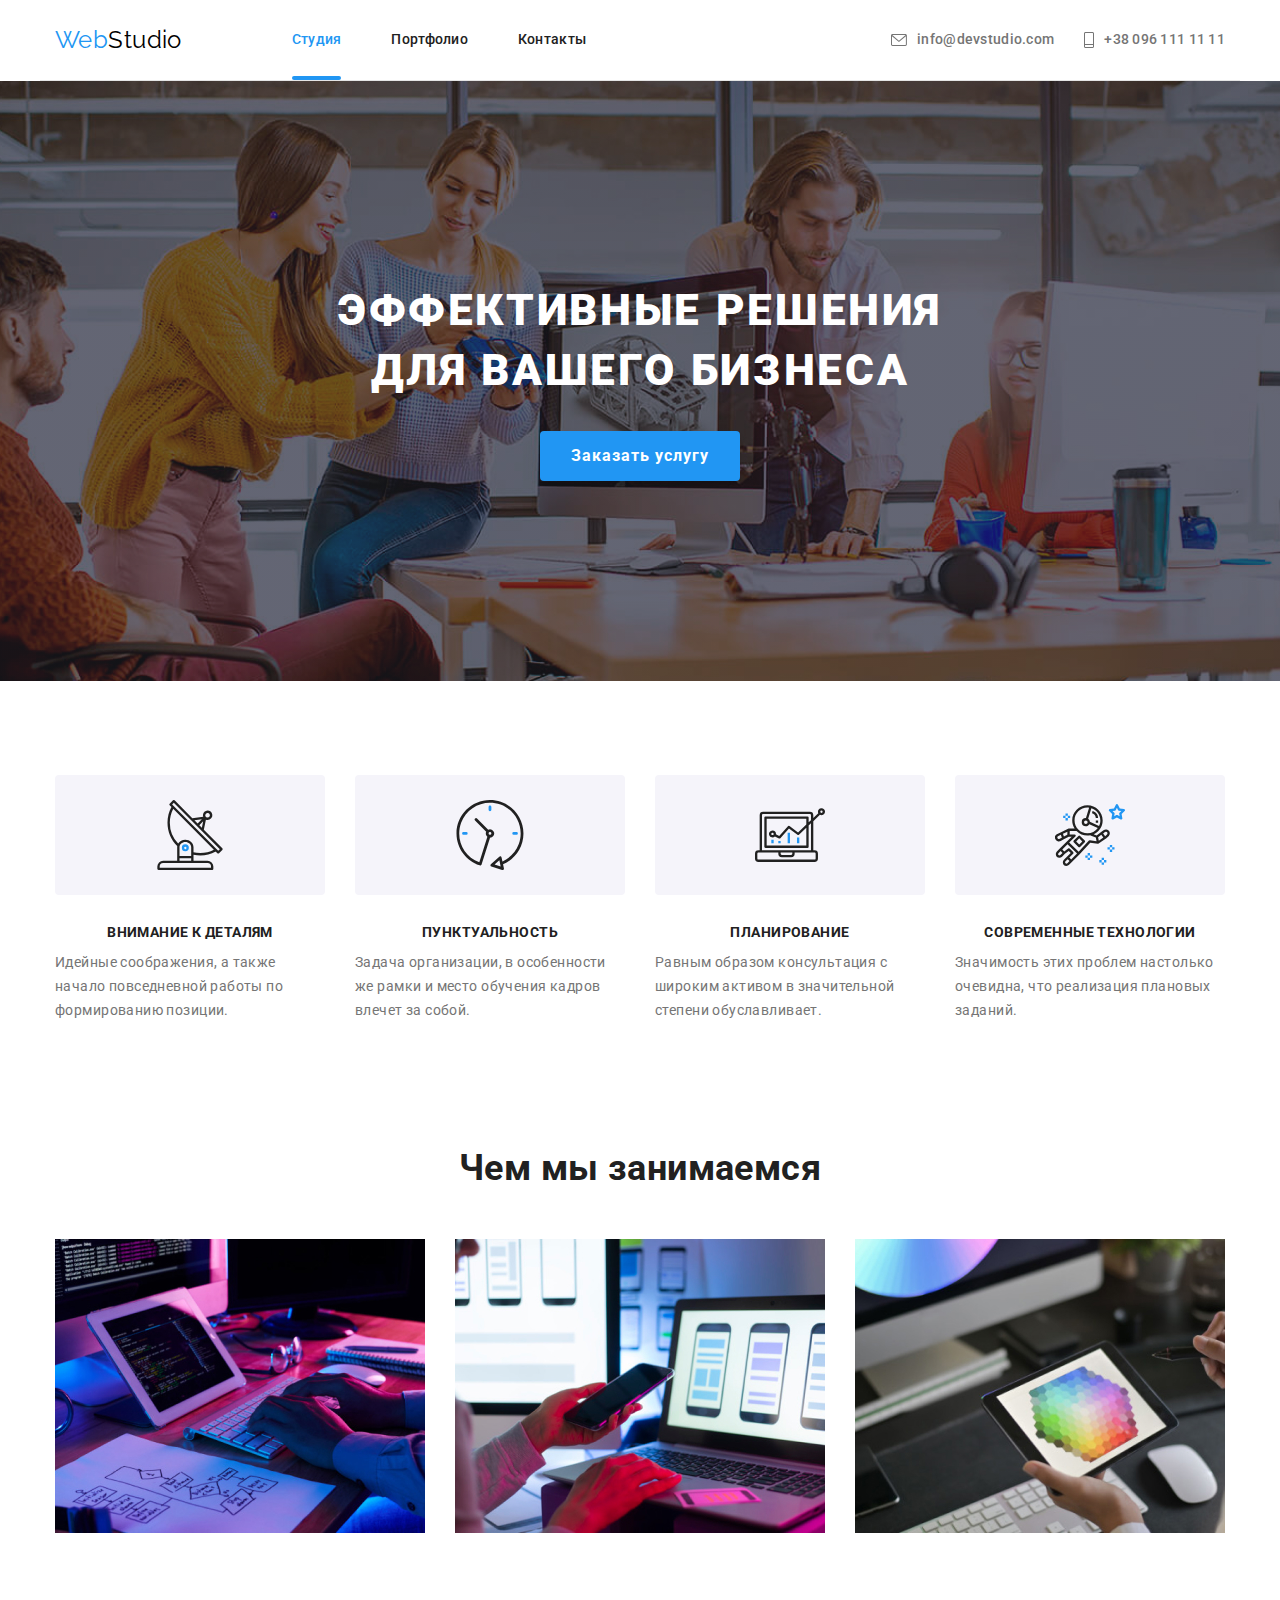
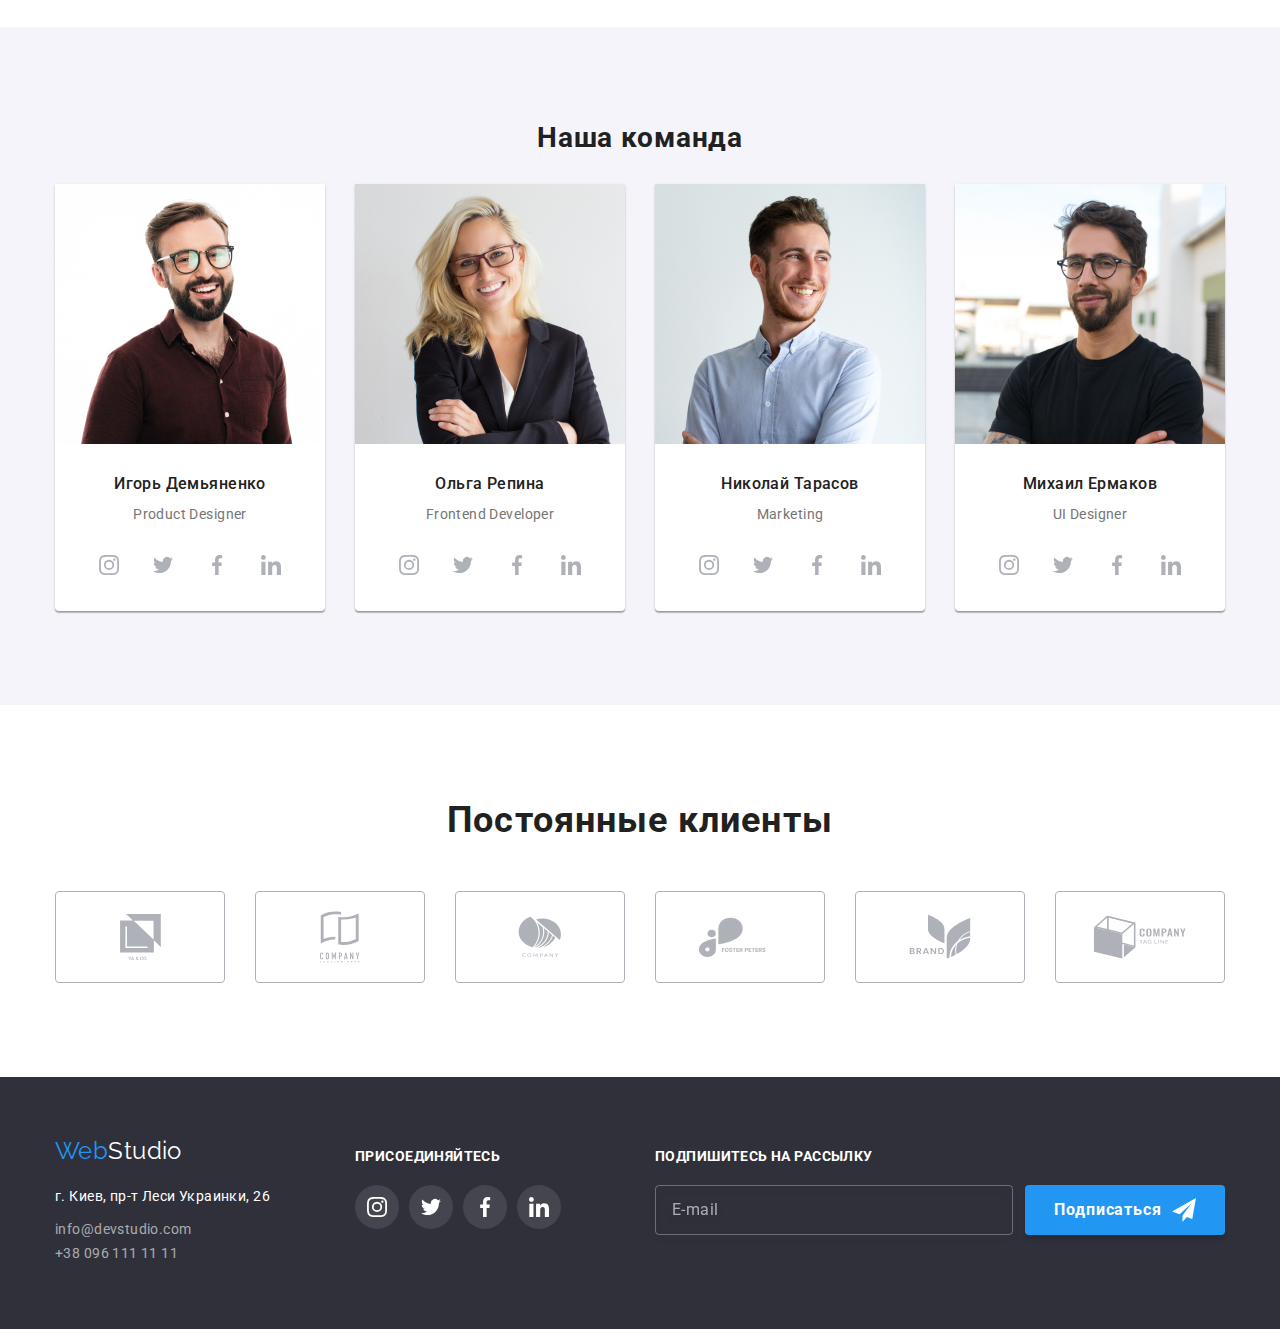
==== commit 58fe5dbd: "add" ====
--- a/index.html
+++ b/index.html
@@ -103,7 +103,20 @@
                                 <label for="comment">Комментарий</label>
                                 <textarea name="comment" id="comment" placeholder="Введите текст"></textarea>
                             </div>
-                            <label class="form-modal__agreement">
+
+                            <div class="modal-field">
+                                <input type="checkbox" name="privacy" id="privacy" class="modal-field__input visually-hidden">
+                            <label for="privacy" class="modal-field__label"
+                            ><span>
+                                <svg class="modal-field__icon" width='11', height='8'>
+                                    <use href="./images/icons.svg#icon-check"></use>
+                                </svg>
+                            </span>
+                                Соглашаюсь с рассылкой и принимаю <a href="" class="modal-field__link">Условия договора</a>
+                            </label>
+                            </div>
+                            <!--
+                                <label class="form-modal__agreement">
                                 <input class="form-modal__input" type="checkbox" name="policy">
                                 <span class="form-modal__text">
                                     Соглашаюсь с рассылкой и принимаю <a href="" class="form-modal__link">Условия договора</a> 
@@ -112,6 +125,9 @@
                                     <use href="./images/icons.svg#icon-check"></use>
                                 </svg>
                             </label>    
+                            -->
+                            
+                       
                             <button type="submit" class="button">Отправить</button>
                         </form>
                         <button class="button__close" data-modal-close>
@@ -173,19 +189,19 @@
                 <h2 class="development__title">Чем мы занимаемся</h2>
                 <ul class="development__list list">
                     <li class="development__item">
-                        <a href=""><img class="development__img" src="./images/development/box-1.jpg" alt="работа на компьютере" width="370" height="294"></a>
+                        <a href=""><img srcset="./images/development/box-1-x1.jpg 1x, ./images/development/box-1-x2.jpg 2x" class="development__img" src="./images/development/box-1-x1.jpg" alt="работа на компьютере" width="370" height="294"></a>
                         <div class="development__product">
                             <p class="development__text">ДЕСКТОПНЫЕ ПРИЛОЖЕНИЯ</p>
                         </div>
                     </li>
                     <li class="development__item">
-                        <a href=""><img class="development__img" src="./images/development/box-2.jpg" alt="работа на телефоне" width="370" height="294"></a>
+                        <a href=""><img srcset="./images/development/box-2-x1.jpg 1x, ./images/development/box-2-x2.jpg 2x" class="development__img" src="./images/development/box-2-x1.jpg" alt="работа на телефоне" width="370" height="294"></a>
                         <div class="development__product">
                             <p class="development__text">МОБИЛЬНЫЕ ПРИЛОЖЕНИЯ</p>
                         </div>
                     </li>
                     <li class="development__item">
-                        <a href=""><img class="development__img" src="./images/development/box-3.jpg" alt="работа на планшете" width="370" height="294"></a>
+                        <a href=""><img srcset="./images/development/box-3-x1.jpg 1x, ./images/development/box-3-x2.jpg 2x" class="development__img" src="./images/development/box-3-x1.jpg" alt="работа на планшете" width="370" height="294"></a>
                         <div class="development__product">
                             <p class="development__text">ДИЗАЙНЕРСКИЕ РЕШЕНИЯ</p>
                         </div>
@@ -200,7 +216,7 @@
             <ul class="team__list list">
                 <li class="team__item">
                     <article class="card-set">
-                        <img class="card-set__img" src="./images/team/team-card-1.jpg" alt="Игорь Демьяненко">
+                        <img srcset="./images/team/team-card-1-x1.jpg 1x, ./images/team/team-card-1-x2.jpg 2x" class="card-set__img" src="./images/team/team-card-1-x1.jpg" alt="Игорь Демьяненко">
                     <div class="card-set__meta">
                         <h3 class="card-set__title">Игорь Демьяненко</h3>
                         <p class="card-set__job" lang="en">Product Designer</p>
@@ -239,7 +255,7 @@
                 </li>
                 <li class="team__item">
                     <article class="card-set">
-                    <img class="card-set__img" src="./images/team/team-card-2.jpg" alt="Ольга Репина">
+                    <img srcset="./images/team/team-card-2-x1.jpg 1x, ./images/team/team-card-2-x2.jpg 2x" class="card-set__img" src="./images/team/team-card-2-x1.jpg" alt="Ольга Репина">
                     <div class="card-set__meta">
                         <h3 class="card-set__title">Ольга Репина</h3>
                         <p class="card-set__job" lang="en">Frontend Developer</p>
@@ -278,7 +294,7 @@
                 </li>
                 <li class="team__item">
                     <article class="card-set">
-                        <img class="card-set__img" src="./images/team/team-card-3.jpg" alt="Николай Тарасов">
+                        <img srcset="./images/team/team-card-3-x1.jpg 1x, ./images/team/team-card-3-x2.jpg 2x" class="card-set__img" src="./images/team/team-card-3-x1.jpg" alt="Николай Тарасов">
                         <div class="card-set__meta">
                         <h3 class="card-set__title">Николай Тарасов</h3>
                         <p class="card-set__job" lang="en">Marketing</p>
@@ -317,7 +333,7 @@
                 </li>
                 <li class="team__item">
                     <article class="card-set">
-                        <img class="card-set__img" src="./images/team/team-card-4.jpg" alt="Михаил Ермаков">
+                        <img srcset="./images/team/team-card-4-x1.jpg 1x, ./images/team/team-card-4-x2.jpg 2x" class="card-set__img" src="./images/team/team-card-4-x1.jpg" alt="Михаил Ермаков">
                         <div class="card-set__meta">
                         <h3 class="card-set__title">Михаил Ермаков</h3>
                         <p class="card-set__job" lang="en">UI Designer</p>
--- a/css/main.min.css
+++ b/css/main.min.css
@@ -1,7 +1,7 @@
-html{-webkit-box-sizing:border-box;box-sizing:border-box}*,*::before,*::after{-webkit-box-sizing:inherit;box-sizing:inherit}:root{--primery-text-color: #757575;--title-text-color: #212121;--accent-color: #2196F3;--primery-bgr-color: #E5E5E5;--title-white-color: #FFFFFF;--accent-bgr-color: #F5F4FA;--timing-function: cubic-bezier(0.4, 0, 0.2, 1)}.visually-hidden{position:absolute;white-space:nowrap;width:1px;height:1px;overflow:hidden;border:0;padding:0;clip:rect(0 0 0 0);-webkit-clip-path:inset(50%);clip-path:inset(50%);margin:-1px}body{color:var(--primery-text-color);background-color:var(--title-white-color);font-family:Roboto, sans-serif;letter-spacing:0.03em;font-size:14px;cursor:pointer}body.modal-open{overflow:hidden}h1,h2,h3,h4,h5,h6,p{margin:0}ul{margin:0;padding-left:0;list-style:none}a{text-decoration:none;color:currentColor}.list{padding:0;margin:0;list-style:none}/*! modern-normalize v1.1.0 | MIT License | https://github.com/sindresorhus/modern-normalize */*,::before,::after{-webkit-box-sizing:border-box;box-sizing:border-box}html{line-height:1.15;-webkit-text-size-adjust:100%;-moz-tab-size:4;-o-tab-size:4;tab-size:4}body{margin:0;font-family:system-ui,-apple-system,"Segoe UI",Roboto,Helvetica,Arial,sans-serif,"Apple Color Emoji","Segoe UI Emoji"}hr{height:0;color:inherit}abbr[title]{-webkit-text-decoration:underline dotted;text-decoration:underline dotted}b,strong{font-weight:bolder}code,kbd,samp,pre{font-family:ui-monospace,+html{-webkit-box-sizing:border-box;box-sizing:border-box}*,*::before,*::after{-webkit-box-sizing:inherit;box-sizing:inherit}:root{--primery-text-color: #757575;--title-text-color: #212121;--accent-color: #2196F3;--primery-bgr-color: #E5E5E5;--title-white-color: #FFFFFF;--accent-bgr-color: #F5F4FA;--timing-function: cubic-bezier(0.4, 0, 0.2, 1)}.visually-hidden{position:absolute;white-space:nowrap;width:1px;height:1px;overflow:hidden;border:0;padding:0;clip:rect(0 0 0 0);-webkit-clip-path:inset(50%);clip-path:inset(50%);margin:-1px}/*! modern-normalize v1.1.0 | MIT License | https://github.com/sindresorhus/modern-normalize */*,::before,::after{-webkit-box-sizing:border-box;box-sizing:border-box}html{line-height:1.15;-webkit-text-size-adjust:100%;-moz-tab-size:4;-o-tab-size:4;tab-size:4}body{margin:0;font-family:system-ui,-apple-system,"Segoe UI",Roboto,Helvetica,Arial,sans-serif,"Apple Color Emoji","Segoe UI Emoji"}hr{height:0;color:inherit}abbr[title]{-webkit-text-decoration:underline dotted;text-decoration:underline dotted}b,strong{font-weight:bolder}code,kbd,samp,pre{font-family:ui-monospace,  SFMono-Regular,  Consolas,  'Liberation Mono',  Menlo,- monospace;font-size:1em}small{font-size:80%}sub,sup{font-size:75%;line-height:0;position:relative;vertical-align:baseline}sub{bottom:-0.25em}sup{top:-0.5em}table{text-indent:0;border-color:inherit}button,input,optgroup,select,textarea{font-family:inherit;font-size:100%;line-height:1.15;margin:0}button,select{text-transform:none}button,[type='button'],[type='reset'],[type='submit']{-webkit-appearance:button}::-moz-focus-inner{border-style:none;padding:0}:-moz-focusring{outline:1px dotted ButtonText}:-moz-ui-invalid{box-shadow:none}legend{padding:0}progress{vertical-align:baseline}::-webkit-inner-spin-button,::-webkit-outer-spin-button{height:auto}[type='search']{-webkit-appearance:textfield;outline-offset:-2px}::-webkit-search-decoration{-webkit-appearance:none}::-webkit-file-upload-button{-webkit-appearance:button;font:inherit}summary{display:list-item}.header{position:relative;background-color:var(--title-white-color);border-bottom-width:1px;border-bottom-style:solid;border-bottom-color:var(--primery-bgr-color)}@media screen and (min-width: 480px){.header{width:480px}}@media screen and (min-width: 768px){.header{width:768px}}@media screen and (min-width: 1600px){.header{width:1600px}}.mail-nav{display:-webkit-box;display:-ms-flexbox;display:flex;-webkit-box-align:center;-ms-flex-align:center;align-items:center;min-height:60px;padding-left:15px;padding-right:15px;margin-left:auto;margin-right:auto}@media screen and (min-width: 768px){.mail-nav{height:80px}}.conteiner-nav{display:-webkit-box;display:-ms-flexbox;display:flex;-webkit-box-align:center;-ms-flex-align:center;align-items:center}@media screen and (min-width: 768px){.contriner-auth{display:-webkit-box;display:-ms-flexbox;display:flex;margin-left:auto;-webkit-box-align:center;-ms-flex-align:center;align-items:center}}.menu-button{position:absolute;top:10px;right:15px;display:-webkit-inline-box;display:-ms-inline-flexbox;display:inline-flex;margin:0;padding:0;border:none;background-color:transparent}.menu-button .menu-button__icon-cross{display:none}.menu-button.is-open .menu-button__icon-cross{display:block}.menu-button.is-open .menu-button__icon-menu{display:none}@media screen and (min-width: 768px){.menu-button{display:none}}.menu-conteiner{height:796px;background-color:var(--title-white-color);text-align:center;font-size:20px}@media screen and (max-width: 768px){.menu-conteiner{display:none;position:absolute;top:100%;left:0;width:100%;padding:48px 40px}.menu-conteiner.is-open{display:block}}@media screen and (min-width: 768px){.menu-conteiner{display:-webkit-box;display:-ms-flexbox;display:flex;height:80px}}.logo{display:inline-block;-webkit-box-align:center;-ms-flex-align:center;align-items:center;color:var(--accent-color);font-family:Raleway, cursive;font-size:24px;line-height:1.17;text-decoration:none}.logo__studio{color:#000000}.site-nav{display:-webkit-box;display:-ms-flexbox;display:flex}@media screen and (max-width: 768px){.site-nav{-webkit-box-orient:vertical;-webkit-box-direction:normal;-ms-flex-direction:column;flex-direction:column;-webkit-box-align:start;-ms-flex-align:start;align-items:flex-start;margin-bottom:270px}}@media screen and (min-width: 768px){.site-nav{-webkit-box-orient:horizontal;-webkit-box-direction:normal;-ms-flex-direction:row;flex-direction:row;margin-left:88px;margin-right:84px}}@media screen and (max-width: 768px){.site-nav__item{position:relative}.site-nav__item:not(:last-child){margin-right:50px}}.site-nav__link{display:block;padding-bottom:32px;-webkit-transition:color 250ms var(--timing-function);transition:color 250ms var(--timing-function)}.site-nav__link:hover,.site-nav__link:focus{color:var(--accent-color)}@media screen and (max-width: 768px){.site-nav__link{font-weight:500;font-size:40px;line-height:1.18;text-align:center;letter-spacing:0.02em;color:var(--title-text-color)}}@media screen and (min-width: 768px){.site-nav__link{padding-top:32px;padding-bottom:32px;color:var(--title-text-color);font-weight:500;font-size:14px;line-height:1.14;letter-spacing:0.02em;text-decoration:none}}.site-nav__link.current{color:var(--accent-color)}@media screen and (min-width: 768px){.site-nav__link.current::after{position:absolute;content:"";bottom:0;left:0;width:100%;min-height:4px;background:var(--accent-color);border-radius:2px}}.auth-nav{display:-webkit-box;display:-ms-flexbox;display:flex;-webkit-box-align:center;-ms-flex-align:center;align-items:center;-webkit-box-orient:vertical;-webkit-box-direction:normal;-ms-flex-direction:column;flex-direction:column;flex-direction:column-reverse;-webkit-box-align:start;-ms-flex-align:start;align-items:flex-start}.auth-nav__item{margin:0;padding:0}.auth-nav__item:not(:last-child){margin-bottom:8px}.auth-nav__link{display:-webkit-box;display:-ms-flexbox;display:flex;-webkit-box-orient:horizontal;-webkit-box-direction:reverse;-ms-flex-direction:row-reverse;flex-direction:row-reverse;margin:0;padding:0;max-height:80px;color:var(--primery-text-color);font-weight:500;font-size:14px;line-height:1.14;letter-spacing:0.02em;text-decoration:none;fill:var(--primery-text-color);-webkit-transition:color 250ms var(--timing-function),fill 250ms var(--timing-function);transition:color 250ms var(--timing-function),fill 250ms var(--timing-function)}.auth-nav__link:hover,.auth-nav__link:focus{color:var(--accent-color);fill:var(--accent-color)}@media screen and (max-width: 768px){.auth-nav__link{padding-bottom:32px}}.auth-nav__icon{padding:0;border:0;margin-right:8px;height:14px;fill:inherit}@media screen and (max-width: 768px){.auth-nav__icon{display:none}}@media screen and (max-width: 768px){.auth-nav__link--mobile{font-weight:500;font-size:34px;line-height:1.18;letter-spacing:0.02em;color:var(--accent-color)}}.net__list{display:-webkit-box;display:-ms-flexbox;display:flex;margin-top:32px}@media screen and (min-width: 768px){.net__list{display:none}}.net__item:not(:last-child){margin-right:20px}.net__link{font-weight:500;font-size:18px;line-height:1.22;letter-spacing:0.02em;color:var(--accent-color)}.overlay{min-height:400px;max-width:1600px;margin-left:auto;margin-right:auto;background-image:-webkit-gradient(linear, left top, right top, from(rgba(47,48,58,0.4)), to(rgba(47,48,58,0.4))),url(../images/hero/overlay.jpg);background-image:linear-gradient(to right, rgba(47,48,58,0.4), rgba(47,48,58,0.4)),url(../images/hero/overlay.jpg);background-size:cover;background-repeat:no-repeat;background-position:center;background-color:var(--title-text-color)}@media screen and (min-width: 480px){.overlay{width:480px}}@media screen and (min-width: 768px){.overlay{width:768px}}@media screen and (min-width: 1600px){.overlay{width:1600px;min-height:600px}}.hero{padding-top:200px;padding-bottom:200px;text-align:center}.hero__title{margin-top:0;margin-bottom:30px;margin-left:auto;margin-right:auto;color:var(--title-white-color);font-weight:900;font-size:26px;line-height:1.61;letter-spacing:0.06em;text-transform:uppercase;text-align:center}@media screen and (min-width: 768px){.hero__title{width:364px}}@media screen and (min-width: 1600px){.hero__title{width:696px;font-size:44px;line-height:1.36}}.backdrop{position:fixed;top:0;left:0;width:100%;height:100%;background-color:rgba(0,0,0,0.2);z-index:1;padding:93px 15px 94px 15px;overflow-y:scroll;opacity:1;-webkit-transition:opacity 250ms var(--timing-function);transition:opacity 250ms var(--timing-function)}@media screen and (min-width: 768px){.backdrop{padding:208px 159px 207px 159px}}@media screen and (min-width: 1600px){.backdrop{padding:221px 536px 222px 536px}}.backdrop.is-hidden{opacity:0;pointer-events:none}.backdrop.is-hidden .modal{-webkit-transform:translate(-50%, -50%) scale(1.1);transform:translate(-50%, -50%) scale(1.1)}.modal{position:relative;min-height:609px;max-width:450px;padding:40px;background-color:var(--title-white-color)}@media screen and (min-width: 768px){.modal{position:absolute;top:50%;left:50%;-webkit-transform:translate(-50%, -50%) scale(1);transform:translate(-50%, -50%) scale(1);-webkit-transition:opacity 250ms var(--timing-function);transition:opacity 250ms var(--timing-function)}}@media screen and (min-width: 1600px){.modal{max-height:581px;max-width:528px;position:absolute;top:50%;left:50%;-webkit-transform:translate(-50%, -50%) scale(1);transform:translate(-50%, -50%) scale(1);-webkit-transition:opacity 250ms var(--timing-function);transition:opacity 250ms var(--timing-function)}}.button__close{position:absolute;-webkit-box-sizing:border-box;box-sizing:border-box;position:absolute;width:30px;height:30px;right:8px;top:8px;-webkit-box-align:center;-ms-flex-align:center;align-items:center;text-align:center;border-radius:50%;background:var(--title-white-color);border:1px solid rgba(0,0,0,0.1);outline:none}.button__close:focus{border:1px solid #2196F3;border-radius:50%}.button__svg{position:absolute;display:inline-block;top:50%;left:50%;-webkit-transform:translate(-50%, -50%);transform:translate(-50%, -50%);-webkit-transition:opacity 250ms var(--timing-function);transition:opacity 250ms var(--timing-function);width:18px;height:18px}.button__close:focus>.button__svg{fill:var(--accent-color)}.button{width:200px;height:50px;margin-left:auto;margin-right:auto;color:var(--title-white-color);background-color:var(--accent-color);font-weight:700;font-size:16px;line-height:1.88;-webkit-box-align:center;-ms-flex-align:center;align-items:center;letter-spacing:0.06em;text-align:center;background:var(--accent-color);-webkit-box-shadow:0px 4px 4px rgba(0,0,0,0.15);box-shadow:0px 4px 4px rgba(0,0,0,0.15);border-radius:4px;border:none}.form-modal{width:100%;margin-left:auto;margin-right:auto}.form-modal__title{margin-top:0;padding:0;font-weight:700;font-size:20px;line-height:1.15;text-align:center;letter-spacing:0.03em;color:#212121}.form-modal__groop{position:relative;display:-webkit-box;display:-ms-flexbox;display:flex;-webkit-box-orient:vertical;-webkit-box-direction:normal;-ms-flex-direction:column;flex-direction:column;margin-left:auto;margin-bottom:10px}.form-modal__groop label{display:-webkit-box;display:-ms-flexbox;display:flex;margin-right:auto;margin-bottom:4px;font-weight:400;font-size:12px;line-height:14px;letter-spacing:0.01em;color:var(--primery-text-color)}.form-modal__groop input{margin:0;padding-left:42px;width:100%;height:40px;border:1px solid rgba(33,33,33,0.2);border-radius:4px;outline:none}.form-modal__groop input:focus{border:1px solid #2196F3;border-radius:4px}@media screen and (min-width: 1600px){.form-modal__groop input{width:448px}}textarea{resize:none}.form-modal__groop textarea{padding:12px 16px;margin:0;width:100%;height:120px;border:1px solid rgba(33,33,33,0.2);border-radius:4px;outline:none}.form-modal__groop textarea:focus{border:1px solid #2196F3;border-radius:4px}.form-modal__groop textarea::-webkit-input-placeholder{font-weight:400;font-size:12px;line-height:1.17;letter-spacing:0.01em;color:rgba(117,117,117,0.5)}.form-modal__groop textarea:-ms-input-placeholder{font-weight:400;font-size:12px;line-height:1.17;letter-spacing:0.01em;color:rgba(117,117,117,0.5)}.form-modal__groop textarea::-ms-input-placeholder{font-weight:400;font-size:12px;line-height:1.17;letter-spacing:0.01em;color:rgba(117,117,117,0.5)}.form-modal__groop textarea::placeholder{font-weight:400;font-size:12px;line-height:1.17;letter-spacing:0.01em;color:rgba(117,117,117,0.5)}@media screen and (min-width: 1600px){.form-modal__groop textarea{width:448px}}.form-modal__svg{position:absolute;bottom:11px;left:12px;width:18px;height:18px;fill:var(--title-text-color)}.form-modal__groop input:focus+.form-modal__svg{fill:var(--accent-color)}.form-modal__agreement{position:relative;display:-webkit-box;display:-ms-flexbox;display:flex;margin-top:27px}.form-modal__input{position:absolute;-webkit-appearance:none;-moz-appearance:none;appearance:none;width:100%;margin:0;font-size:inherit}.form-modal__text{position:absolute;top:50%;left:8px;-webkit-transform:translateY(-50%);transform:translateY(-50%);-webkit-transition:color 250ms var(--timing-function);transition:color 250ms var(--timing-function);font-weight:400;font-size:14px;line-height:1.17;letter-spacing:0.03em;color:var(--primery-text-color)}.form-modal__link{font-weight:400;font-size:12px;line-height:1.17;letter-spacing:0.03em;-webkit-text-decoration-line:underline;text-decoration-line:underline;color:var(--accent-color)}.form-modal__icon{position:absolute;top:50%;left:0px;-webkit-transform:translateY(-50%);transform:translateY(-50%);-webkit-transition:color 250ms var(--timing-function);transition:color 250ms var(--timing-function);display:inline-block;width:16px;height:15px;border:2px solid var(--title-text-color);border-radius:4px}.form-modal__agreement:focus-within>.form-modal__icon{background-color:var(--accent-color);border:2px solid transparent;border-radius:4px}.form-modal .button{margin-top:30px}.section{padding-top:60px;padding-bottom:60px}.conteiner{padding-left:15px;padding-right:15px;margin-left:auto;margin-right:auto}@media screen and (min-width: 480px){.conteiner{width:480px}}@media screen and (min-width: 768px){.conteiner{width:768px}}@media screen and (min-width: 1600px){.conteiner{width:1600px}}.development{padding-bottom:94px}.development__title{color:var(--title-text-color);font-weight:700;font-size:36px;line-height:1.17;text-align:center}.peculiarities__list{display:block}@media screen and (min-width: 768px){.peculiarities__list{display:-webkit-box;display:-ms-flexbox;display:flex;-ms-flex-wrap:wrap;flex-wrap:wrap;margin:-15px}}@media screen and (min-width: 1600px){.peculiarities__list{-webkit-box-orient:horizontal;-webkit-box-direction:normal;-ms-flex-direction:row;flex-direction:row;-webkit-box-pack:center;-ms-flex-pack:center;justify-content:center;margin:0 auto}}.peculiarities__item{width:100%;margin-bottom:30px}.peculiarities__item:last-child{margin-bottom:0}@media screen and (max-width: 1600px){.peculiarities__item{width:354px;-ms-flex-preferred-size:calc(100-2 * 30px / 2);flex-basis:calc(100-2 * 30px / 2);margin:15px}}@media screen and (min-width: 1600px){.peculiarities__item{width:270px;margin-right:30px}.peculiarities__item:last-child{margin-right:0}}.peculiarities__conteiner{display:-webkit-box;display:-ms-flexbox;display:flex;-webkit-box-pack:center;-ms-flex-pack:center;justify-content:center;-webkit-box-align:center;-ms-flex-align:center;align-items:center;height:120px;background:var(--accent-bgr-color);border-radius:4px}@media screen and (max-width: 1600px){.peculiarities__conteiner{-ms-flex-preferred-size:50%;flex-basis:50%}}@media screen and (min-width: 1600px){.peculiarities__conteiner{width:270px}}.peculiarities__svg{width:70px;height:70px}.peculiarities__title{margin-top:30px;margin-bottom:10px;color:var(--title-text-color);font-weight:700;font-size:14px;line-height:1.14;text-align:center}@media screen and (min-width: 768px){.peculiarities__title{text-transform:uppercase;text-align:left}}@media screen and (min-width: 1600px){.peculiarities__title{text-align:center}}.peculiarities__text{line-height:1.71}@media screen and (min-width: 1600px){.peculiarities__text{margin-top:0;margin-bottom:0}}.development{display:none}@media screen and (min-width: 1600px){.development{display:block}}.development__title{margin-bottom:50px}.development__list{display:-webkit-box;display:-ms-flexbox;display:flex;-webkit-box-pack:center;-ms-flex-pack:center;justify-content:center}.development__item{position:relative}.development__item:not(:last-child){margin-right:30px}.development__product{position:absolute;bottom:0;left:0;opacity:0;width:100%;min-height:70px;background-color:rgba(47,48,58,0.8);-webkit-transition:opacity 250ms var(--timing-function);transition:opacity 250ms var(--timing-function)}.development__product:hover,.development__product:focus{opacity:1}.development__text{margin-top:27px;margin-bottom:27px;font-weight:700;font-size:14px;line-height:1.14;text-align:center;letter-spacing:0.03em;text-transform:uppercase;color:var(--title-white-color)}.team{padding-top:60px;padding-bottom:60px;background-color:var(--accent-bgr-color)}.team__title{color:var(--title-text-color);font-weight:700;font-size:28px;line-height:1.17;text-align:center;margin-bottom:30px}@media screen and (min-width: 768px){.team__title{line-height:1.18;letter-spacing:0.03em}}@media screen and (min-width: 768px){.team__list{display:-webkit-box;display:-ms-flexbox;display:flex;-ms-flex-wrap:wrap;flex-wrap:wrap;margin:-15px}}@media screen and (min-width: 1600px){.team__list{-webkit-box-pack:center;-ms-flex-pack:center;justify-content:center}}.team__item{-webkit-box-shadow:0px 1px 3px rgba(0,0,0,0.12),0px 1px 1px rgba(0,0,0,0.14),0px 2px 1px rgba(0,0,0,0.2);box-shadow:0px 1px 3px rgba(0,0,0,0.12),0px 1px 1px rgba(0,0,0,0.14),0px 2px 1px rgba(0,0,0,0.2);border-radius:0px 0px 4px 4px;background-color:var(--title-white-color)}@media screen and (min-width: 768px){.team__item{-ms-flex-preferred-size:calc(100-2 * 30px / 2);flex-basis:calc(100-2 * 30px / 2);margin:15px}}.card-set__img{width:450px;height:460px}@media screen and (min-width: 768px){.card-set__img{width:354px;height:374px}}.card-set__meta{padding-top:30px;padding-bottom:24px}.card-set__title{color:var(--title-text-color);font-weight:500;font-size:16px;line-height:1.19;text-align:center}.card-set__job{margin-top:10px;margin-bottom:16px;font-size:14px;line-height:1.7;text-align:center}.network{display:-webkit-box;display:-ms-flexbox;display:flex;padding:0;width:206px;list-style:none;-webkit-box-align:center;-ms-flex-align:center;align-items:center;margin-left:auto;margin-right:auto}.network__item{height:44px;width:44px;-webkit-box-align:center;-ms-flex-align:center;align-items:center}.network__item:not(:last-child){margin-right:10px}.network__link{display:-webkit-box;display:-ms-flexbox;display:flex;-webkit-box-pack:center;-ms-flex-pack:center;justify-content:center;-webkit-box-align:center;-ms-flex-align:center;align-items:center;padding:0;border:0;border-radius:50%;height:44px;width:44px;color:#AFB1B8;text-align:center;-webkit-transition:background-color 250ms var(--timing-function),color 250ms var(--timing-function);transition:background-color 250ms var(--timing-function),color 250ms var(--timing-function)}.network__link:hover,.network__link:focus{background-color:var(--accent-color);color:var(--title-white-color)}.network__icon{height:20px;width:20px;fill:currentColor}.client{padding-top:60px;padding-bottom:60px}@media screen and (min-width: 1600px){.client{padding-top:94px;padding-bottom:94px}}.client__title{margin-bottom:30px;font-weight:700;font-size:28px;line-height:1.18;text-align:center;letter-spacing:0.03em;color:var(--title-text-color)}@media screen and (min-width: 1600px){.client__title{margin-top:0;margin-bottom:50px;font-size:36px;line-height:1.17}}.client__list{display:-webkit-box;display:-ms-flexbox;display:flex;-ms-flex-wrap:wrap;flex-wrap:wrap;padding:0;list-style:none;-webkit-box-align:center;-ms-flex-align:center;align-items:center}@media screen and (max-width: 768px){.client__list{margin:-15px}}@media screen and (min-width: 1600px){.client__list{-webkit-box-pack:center;-ms-flex-pack:center;justify-content:center}}.client__item{-webkit-box-align:center;-ms-flex-align:center;align-items:center}@media screen and (max-width: 768px){.client__item{-ms-flex-preferred-size:calc(100-2 * 30px / 2);flex-basis:calc(100-2 * 30px / 2);margin:15px}}@media screen and (max-width: 1600px){.client__item{-ms-flex-preferred-size:calc(100-3 * 30px / 3);flex-basis:calc(100-3 * 30px / 3)}}@media screen and (min-width: 1600px){.client__item:not(:last-child){margin-right:30px}}.client__link{display:-webkit-box;display:-ms-flexbox;display:flex;-webkit-box-pack:center;-ms-flex-pack:center;justify-content:center;-webkit-box-align:center;-ms-flex-align:center;align-items:center;margin:0;padding:0;width:210px;height:92px;border:1px solid #AFB1B8;border-radius:4px;background:var(--title-white-color);text-align:center;fill:#AFB1B8;-webkit-transition:border 250ms var(--timing-function),border-radius 250ms var(--timing-function),fill 250ms var(--timing-function);transition:border 250ms var(--timing-function),border-radius 250ms var(--timing-function),fill 250ms var(--timing-function)}.client__link:hover,.client__link:focus{border:1px solid var(--accent-color);border-radius:4px;fill:var(--accent-color)}@media screen and (min-width: 768px){.client__link{width:226px}}@media screen and (min-width: 1600px){.client__link{width:170px;height:92px}}.client__icon{fill:inherit}.client__icon.group-1{width:41px;height:46.7px}.client__icon.group-2{width:40px;height:52px}.client__icon.group-3{width:43.46px;height:41.18px}.client__icon.group-4{width:84.44px;height:40.62px}.client__icon.group-5{width:62.54px;height:45.43px}.client__icon.group-6{width:93.79px;height:43.93px}.footer{padding-top:60px;padding-bottom:60px;background-color:#2F303A}.basement{padding-left:15px;padding-right:15px;margin-left:auto;margin-right:auto}@media screen and (min-width: 480px){.basement{width:480px}}@media screen and (min-width: 768px){.basement{width:768px}}@media screen and (min-width: 1600px){.basement{width:1600px;display:-webkit-box;display:-ms-flexbox;display:flex;-webkit-box-align:center;-ms-flex-align:center;align-items:center}}.footer .basement-conteiner{padding-left:0}@media screen and (min-width: 1600px){.footer .basement-conteiner{margin-right:70px}}@media screen and (max-width: 1600px){.wrap{display:-webkit-box;display:-ms-flexbox;display:flex;padding-left:200px}}.logo--footer{margin-top:0;margin-bottom:0;display:-webkit-box;display:-ms-flexbox;display:flex;-webkit-box-align:center;-ms-flex-align:center;align-items:center}.logo__studio--footer{color:var(--title-white-color)}.address__text{margin-top:20px;margin-bottom:0;color:var(--title-white-color);line-height:1.71;font-style:normal;text-align:center}.address__link{padding:0;color:rgba(255,255,255,0.6);text-decoration:none;line-height:1.71;font-style:normal;-webkit-transition:color 250ms var(--timing-function);transition:color 250ms var(--timing-function)}.address__link:hover,.address__link:focus{color:var(--accent-color)}@media screen and (min-width: 1600px){.address__list{margin-top:9px}}@media screen and (max-width: 1600px){.address__item{margin-top:8px;text-align:center}}@media screen and (min-width: 1600px){.address__item{margin-top:0;text-align:left}}br{display:none}.basement-social{margin-top:60px;margin-bottom:60px}@media screen and (min-width: 1600px){.basement-social{display:block;margin-right:93px;margin-bottom:40px}}.basement-social__title{margin-bottom:20px;font-weight:700;font-size:14px;line-height:1.14;letter-spacing:0.03em;text-transform:uppercase;color:var(--title-white-color)}@media screen and (max-width: 1600px){.basement-social__title{text-align:center}}@media screen and (max-width: 1600px){.basement-social__title{text-align:left}}.basement-social__list{display:-webkit-box;display:-ms-flexbox;display:flex;-webkit-box-align:center;-ms-flex-align:center;align-items:center;padding:0;margin:0;list-style:none}@media screen and (max-width: 1600px){.basement-social__list{-webkit-box-pack:center;-ms-flex-pack:center;justify-content:center}}.basement-social__item{height:44px;width:44px}.basement-social__item:not(:last-child){margin-right:10px}.basement-social__link{display:-webkit-box;display:-ms-flexbox;display:flex;-webkit-box-pack:center;-ms-flex-pack:center;justify-content:center;-webkit-box-align:center;-ms-flex-align:center;align-items:center;padding:0;border:0;border-radius:50%;height:44px;width:44px;color:var(--title-white-color);background:rgba(255,255,255,0.1);text-align:center;-webkit-transition:background-color 250ms var(--timing-function);transition:background-color 250ms var(--timing-function)}.basement-social__link:hover,.basement-social__link:focus{background-color:var(--accent-color)}.basement-social__icon{height:20px;width:20px;fill:currentColor}.form{width:450px;padding:0;margin:0 auto}@media screen and (min-width: 1600px){.form{width:570px;margin-bottom:34px}}.form__title{padding:0;font-weight:700;font-size:14px;line-height:1.14;letter-spacing:0.03em;text-transform:uppercase;color:var(--title-white-color)}@media screen and (max-width: 1600px){.form__title{text-align:center}}@media screen and (min-width: 1600px){.form__title{margin-bottom:20px;text-align:left}}@media screen and (min-width: 1600px){.form__flex{display:-webkit-box;display:-ms-flexbox;display:flex}}.form__field{width:450px;height:50px}@media screen and (min-width: 1600px){.form__field{display:-webkit-box;display:-ms-flexbox;display:flex;width:358px;height:50px;margin-right:12px}}.form__field input{margin-top:20px;margin-bottom:20px;padding:15px 0px 15px 16px;width:100%;background-color:transparent;border:1px solid rgba(255,255,255,0.3);-webkit-filter:drop-shadow(0px 4px 4px rgba(0,0,0,0.15));filter:drop-shadow(0px 4px 4px rgba(0,0,0,0.15));border-radius:4px;color:var(--title-white-color)}.form__field input::-webkit-input-placeholder{font-weight:400;font-size:16px;line-height:1.25;-webkit-box-align:center;align-items:center;letter-spacing:0.03em;color:rgba(255,255,255,0.6)}.form__field input:-ms-input-placeholder{font-weight:400;font-size:16px;line-height:1.25;-ms-flex-align:center;align-items:center;letter-spacing:0.03em;color:rgba(255,255,255,0.6)}.form__field input::-ms-input-placeholder{font-weight:400;font-size:16px;line-height:1.25;-ms-flex-align:center;align-items:center;letter-spacing:0.03em;color:rgba(255,255,255,0.6)}.form__field input::placeholder{font-weight:400;font-size:16px;line-height:1.25;-webkit-box-align:center;-ms-flex-align:center;align-items:center;letter-spacing:0.03em;color:rgba(255,255,255,0.6)}@media screen and (min-width: 1600px){.form__field input{margin:0}}.form__icon{width:24px;height:24px;fill:var(--title-white-color)}@media screen and (min-width: 1600px){.form__icon{display:-webkit-box;display:-ms-flexbox;display:flex}}.button--subscribe{display:-webkit-box;display:-ms-flexbox;display:flex;-webkit-box-pack:center;-ms-flex-pack:center;justify-content:center;margin:0;padding:0;margin-right:auto;margin-left:auto}.button__text{display:-webkit-box;display:-ms-flexbox;display:flex;margin-right:10px;font-weight:700;font-size:16px;line-height:1.88;text-align:center;-webkit-box-align:center;-ms-flex-align:center;align-items:center;letter-spacing:0.06em;color:var(--title-white-color)}.conteiner-section{padding-top:60px;padding-bottom:60px}.conteiner-portfolio{padding-left:15px;padding-right:15px;margin-left:auto;margin-right:auto}@media screen and (min-width: 480px){.conteiner-portfolio{width:480px}}@media screen and (min-width: 768px){.conteiner-portfolio{width:768px}}@media screen and (min-width: 1600px){.conteiner-portfolio{width:1600px}}.row__list{display:inline}.row__list:not(:last-child){margin-right:8px}.row__btn{height:38px;padding:0;background-color:var(--accent-bgr-color);font-family:inherit;font-weight:500;font-size:16px;line-height:1.63;letter-spacing:0.03em;text-align:center;border:none;-webkit-transition:background-color 250ms var(--timing-function),color 250ms var(--timing-function),border-radius 250ms var(--timing-function),-webkit-box-shadow 250ms var(--timing-function);transition:background-color 250ms var(--timing-function),color 250ms var(--timing-function),border-radius 250ms var(--timing-function),-webkit-box-shadow 250ms var(--timing-function);transition:background-color 250ms var(--timing-function),color 250ms var(--timing-function),box-shadow 250ms var(--timing-function),border-radius 250ms var(--timing-function);transition:background-color 250ms var(--timing-function),color 250ms var(--timing-function),box-shadow 250ms var(--timing-function),border-radius 250ms var(--timing-function),-webkit-box-shadow 250ms var(--timing-function)}.row__btn:hover,.row__btn:focus{color:var(--title-white-color);background-color:var(--accent-color);-webkit-box-shadow:0px 1px 3px rgba(0,0,0,0.12),0px 1px 1px rgba(0,0,0,0.14),0px 2px 1px rgba(0,0,0,0.2);box-shadow:0px 1px 3px rgba(0,0,0,0.12),0px 1px 1px rgba(0,0,0,0.14),0px 2px 1px rgba(0,0,0,0.2);border-radius:0px 0px 4px 4px}.row__btn.current{background-color:var(--accent-color)}.row__btn--oll{width:73px}.row__btn--veb{width:128px}.row__btn--appendix{width:145px}.row__btn--design{width:103px;margin-top:15px;margin-bottom:40px}.row__btn--marketing{width:130px;margin-top:15px;margin-bottom:40px}@media screen and (min-width: 768px){.services{display:-webkit-box;display:-ms-flexbox;display:flex;-ms-flex-wrap:wrap;flex-wrap:wrap}}.services__list{overflow:hidden;border-right-width:1px;border-right-style:solid;border-right-color:#EEEEEE;border-left-width:1px;border-left-style:solid;border-left-color:#EEEEEE;border-bottom-width:1px;border-bottom-style:solid;border-bottom-color:#EEEEEE;width:354px;-webkit-transition:border-radius 250ms var(--timing-function),-webkit-box-shadow 250ms var(--timing-function);transition:border-radius 250ms var(--timing-function),-webkit-box-shadow 250ms var(--timing-function);transition:box-shadow 250ms var(--timing-function),border-radius 250ms var(--timing-function);transition:box-shadow 250ms var(--timing-function),border-radius 250ms var(--timing-function),-webkit-box-shadow 250ms var(--timing-function)}.services__list:not(:last-child){margin-bottom:30px}.services__list:hover{-webkit-box-shadow:0px 1px 3px rgba(0,0,0,0.12),0px 1px 1px rgba(0,0,0,0.14),0px 2px 1px rgba(0,0,0,0.2);box-shadow:0px 1px 3px rgba(0,0,0,0.12),0px 1px 1px rgba(0,0,0,0.14),0px 2px 1px rgba(0,0,0,0.2);border-radius:0px 0px 4px 4px}.dec__text{font-size:16px;line-height:1.88}.product-overlay{position:relative;overflow:hidden}.product-overlay__hover{position:absolute;top:0;left:0;width:100%;height:100%;padding:63px 24px;background-color:var(--accent-color);-webkit-transform:translateY(100%);transform:translateY(100%);-webkit-transition:-webkit-transform 250ms var(--timing-function);transition:-webkit-transform 250ms var(--timing-function);transition:transform 250ms var(--timing-function);transition:transform 250ms var(--timing-function), -webkit-transform 250ms var(--timing-function)}.services__link:hover .product-overlay__hover,.services__link:focus .product-overlay__hover{-webkit-transform:translateY(0);transform:translateY(0)}.product-overlay__text{font-weight:400;font-size:18px;line-height:1.56;letter-spacing:0.03em;float:left;color:var(--title-white-color)}.desc{padding:20px 20px}.desc__title{margin-bottom:4px;color:var(--title-text-color);font-weight:700;font-size:18px;line-height:2;letter-spacing:0.06em}
+ monospace;font-size:1em}small{font-size:80%}sub,sup{font-size:75%;line-height:0;position:relative;vertical-align:baseline}sub{bottom:-0.25em}sup{top:-0.5em}table{text-indent:0;border-color:inherit}button,input,optgroup,select,textarea{font-family:inherit;font-size:100%;line-height:1.15;margin:0}button,select{text-transform:none}button,[type='button'],[type='reset'],[type='submit']{-webkit-appearance:button}::-moz-focus-inner{border-style:none;padding:0}:-moz-focusring{outline:1px dotted ButtonText}:-moz-ui-invalid{box-shadow:none}legend{padding:0}progress{vertical-align:baseline}::-webkit-inner-spin-button,::-webkit-outer-spin-button{height:auto}[type='search']{-webkit-appearance:textfield;outline-offset:-2px}::-webkit-search-decoration{-webkit-appearance:none}::-webkit-file-upload-button{-webkit-appearance:button;font:inherit}summary{display:list-item}body{color:var(--primery-text-color);background-color:var(--title-white-color);font-family:Roboto, sans-serif;letter-spacing:0.03em;font-size:14px;cursor:pointer}body.modal-open{overflow:hidden}h1,h2,h3,h4,h5,h6,p{margin:0}ul{margin:0;padding-left:0;list-style:none}a{text-decoration:none;color:currentColor}.list{padding:0;margin:0;list-style:none}img{display:block;max-width:100%;height:auto}.header{margin-left:auto;margin-right:auto;background-color:var(--title-white-color);border-bottom-width:1px;border-bottom-style:solid;border-bottom-color:var(--primery-bgr-color)}@media screen and (max-width: 1199px){.header{position:relative}}@media screen and (min-width: 480px){.header{width:480px}}@media screen and (min-width: 768px){.header{width:768px}}@media screen and (min-width: 1200px){.header{width:1200px}}.mail-nav{display:-webkit-box;display:-ms-flexbox;display:flex;-webkit-box-align:center;-ms-flex-align:center;align-items:center;min-height:60px;padding-left:15px;padding-right:15px;margin-left:auto;margin-right:auto}@media screen and (min-width: 768px){.mail-nav{height:80px}}.conteiner-nav{display:-webkit-box;display:-ms-flexbox;display:flex;-webkit-box-align:center;-ms-flex-align:center;align-items:center;width:100%;-webkit-box-pack:justify;-ms-flex-pack:justify;justify-content:space-between}@media screen and (min-width: 768px){.contriner-auth{display:-webkit-box;display:-ms-flexbox;display:flex;margin-left:auto;-webkit-box-align:center;-ms-flex-align:center;align-items:center;margin-top:21px;margin-bottom:21px}}.menu-button{position:absolute;top:10px;right:15px;display:-webkit-inline-box;display:-ms-inline-flexbox;display:inline-flex;margin:0;padding:0;border:none;background-color:transparent}.menu-button .menu-button__icon-cross{display:none}.menu-button.is-open .menu-button__icon-cross{display:block}.menu-button.is-open .menu-button__icon-menu{display:none}@media screen and (min-width: 768px){.menu-button{display:none}}.menu-button__icon-men:hover,:focus{fill:var(--accent-color)}.menu-conteiner{height:796px;background-color:var(--title-white-color);text-align:center;font-size:20px}@media screen and (max-width: 767px){.menu-conteiner{display:none;position:absolute;top:100%;left:0;width:100%;padding:48px 40px}.menu-conteiner.is-open{display:block}}@media screen and (min-width: 768px){.menu-conteiner{display:-webkit-box;display:-ms-flexbox;display:flex;height:80px}}.logo{display:inline-block;-webkit-box-align:center;-ms-flex-align:center;align-items:center;color:var(--accent-color);font-family:Raleway, cursive;font-size:24px;line-height:1.17;text-decoration:none}.logo__studio{color:#000000}.site-nav{display:-webkit-box;display:-ms-flexbox;display:flex}@media screen and (max-width: 768px){.site-nav{-webkit-box-orient:vertical;-webkit-box-direction:normal;-ms-flex-direction:column;flex-direction:column;-webkit-box-align:start;-ms-flex-align:start;align-items:flex-start;margin-bottom:270px}}@media screen and (min-width: 768px){.site-nav{-webkit-box-orient:horizontal;-webkit-box-direction:normal;-ms-flex-direction:row;flex-direction:row;margin-left:88px;margin-right:84px}}@media screen and (min-width: 1200px){.site-nav{margin-left:93px;margin-right:305px}}@media screen and (min-width: 768px){.site-nav__item{position:relative}.site-nav__item:not(:last-child){margin-right:50px}}.site-nav__link{display:block;padding-bottom:32px;-webkit-transition:color 250ms var(--timing-function);transition:color 250ms var(--timing-function)}.site-nav__link:hover,.site-nav__link:focus{color:var(--accent-color)}@media screen and (max-width: 768px){.site-nav__link{font-weight:500;font-size:40px;line-height:1.18;text-align:center;letter-spacing:0.02em;color:var(--title-text-color)}}@media screen and (min-width: 768px){.site-nav__link{padding-top:32px;padding-bottom:32px;color:var(--title-text-color);font-weight:500;font-size:14px;line-height:1.14;letter-spacing:0.02em;text-decoration:none}}.site-nav__link.current{color:var(--accent-color)}@media screen and (min-width: 768px){.site-nav__link.current::after{position:absolute;content:"";bottom:0;left:0;width:100%;min-height:4px;background:var(--accent-color);border-radius:2px}}.auth-nav{display:-webkit-box;display:-ms-flexbox;display:flex;-webkit-box-align:center;-ms-flex-align:center;align-items:center}@media screen and (max-width: 767px){.auth-nav{-webkit-box-orient:vertical;-webkit-box-direction:reverse;-ms-flex-direction:column-reverse;flex-direction:column-reverse}}@media screen and (max-width: 1199px){.auth-nav{-webkit-box-orient:vertical;-webkit-box-direction:normal;-ms-flex-direction:column;flex-direction:column;-webkit-box-align:start;-ms-flex-align:start;align-items:flex-start}}.auth-nav__item{margin:0;padding:0}@media screen and (max-width: 767px){.auth-nav__item:not(:last-child){margin-bottom:8px}}@media screen and (min-width: 768px){.auth-nav__item{display:block;-webkit-box-align:center;-ms-flex-align:center;align-items:center}}@media screen and (max-width: 1199px){.auth-nav__item:not(:last-child){margin-bottom:10px}}@media screen and (min-width: 1200px){.auth-nav__item:not(:last-child){margin-right:30px}}.auth-nav__link{display:-webkit-box;display:-ms-flexbox;display:flex;-webkit-box-orient:horizontal;-webkit-box-direction:reverse;-ms-flex-direction:row-reverse;flex-direction:row-reverse;margin:0;padding:0;max-height:80px;color:var(--primery-text-color);font-weight:500;font-size:14px;line-height:1.14;letter-spacing:0.02em;text-decoration:none;fill:var(--primery-text-color);-webkit-transition:color 250ms var(--timing-function),fill 250ms var(--timing-function);transition:color 250ms var(--timing-function),fill 250ms var(--timing-function)}@media screen and (min-width: 480px) and (max-width: 767px){.auth-nav__link{padding-bottom:32px}.auth-nav__link:hover,.auth-nav__link:focus{font-weight:500;font-size:34px;line-height:1.18;letter-spacing:0.02em;color:var(--accent-color)}}@media screen and (min-width: 768px){.auth-nav__link:hover,.auth-nav__link:focus{color:var(--accent-color);fill:var(--accent-color);font-size:14px;line-height:1.14}}@media screen and (min-width: 1200px){.auth-nav__link{-webkit-box-pack:center;-ms-flex-pack:center;justify-content:center;-webkit-box-align:center;-ms-flex-align:center;align-items:center;padding-top:32px;padding-bottom:32px;max-height:80px}}.auth-nav__icon{padding:0;border:0;margin-right:8px;height:14px;fill:inherit}@media screen and (max-width: 767px){.auth-nav__icon{display:none}}@media screen and (min-width: 1200px){.auth-nav__icon{display:-webkit-box;display:-ms-flexbox;display:flex;-webkit-box-pack:center;-ms-flex-pack:center;justify-content:center;-webkit-box-align:center;-ms-flex-align:center;align-items:center;margin-right:10px;height:80px}}.net__list{display:-webkit-box;display:-ms-flexbox;display:flex;margin-top:32px}@media screen and (min-width: 768px){.net__list{display:none}}.net__item:not(:last-child){margin-right:20px}.net__link{font-weight:500;font-size:18px;line-height:1.22;letter-spacing:0.02em;color:var(--accent-color)}.overlay{min-height:400px;max-width:1600px;margin-left:auto;margin-right:auto;background-image:-webkit-gradient(linear, left top, right top, from(rgba(47,48,58,0.4)), to(rgba(47,48,58,0.4))),url(/images/hero/overlay-1x.jpg);background-image:linear-gradient(to right, rgba(47,48,58,0.4), rgba(47,48,58,0.4)),url(/images/hero/overlay-1x.jpg);background-size:cover;background-repeat:no-repeat;background-position:center;background-color:var(--title-text-color)}@media screen and (min-width: 1200px){.overlay{min-height:600px}}@media (min-device-pixel-ratio: 2), (-webkit-min-device-pixel-ratio: 2), (min-resolution: 192dpi), (min-resolution: 2dppx){.overlay{background-image:url("/images/hero/overlay-2x.jpg")}}.hero{padding-top:200px;padding-bottom:200px;text-align:center}.hero__title{margin-top:0;margin-bottom:30px;margin-left:auto;margin-right:auto;color:var(--title-white-color);font-weight:900;font-size:26px;line-height:1.61;letter-spacing:0.06em;text-transform:uppercase;text-align:center}@media screen and (min-width: 768px){.hero__title{width:364px}}@media screen and (min-width: 1200px){.hero__title{width:696px;font-size:44px;line-height:1.36}}.backdrop{position:fixed;top:0;left:0;width:100%;height:100%;background-color:rgba(0,0,0,0.2);z-index:1;padding:93px 15px 94px 15px;overflow-y:scroll;opacity:1;-webkit-transition:opacity 250ms var(--timing-function);transition:opacity 250ms var(--timing-function)}@media screen and (min-width: 768px){.backdrop{padding:208px 159px 207px 159px}}@media screen and (min-width: 1200px){.backdrop{padding:221px 536px 222px 536px}}.backdrop.is-hidden{opacity:0;pointer-events:none}.backdrop.is-hidden .modal{-webkit-transform:translate(-50%, -50%) scale(1.1);transform:translate(-50%, -50%) scale(1.1)}.modal{position:relative;min-height:609px;max-width:450px;padding:40px;background-color:var(--title-white-color)}@media screen and (min-width: 768px){.modal{position:absolute;top:50%;left:50%;-webkit-transform:translate(-50%, -50%) scale(1);transform:translate(-50%, -50%) scale(1);-webkit-transition:opacity 250ms var(--timing-function);transition:opacity 250ms var(--timing-function)}}@media screen and (min-width: 1200px){.modal{max-height:581px;max-width:528px;position:absolute;top:50%;left:50%;-webkit-transform:translate(-50%, -50%) scale(1);transform:translate(-50%, -50%) scale(1);-webkit-transition:opacity 250ms var(--timing-function);transition:opacity 250ms var(--timing-function)}}.button__close{position:absolute;-webkit-box-sizing:border-box;box-sizing:border-box;position:absolute;width:30px;height:30px;right:8px;top:8px;-webkit-box-align:center;-ms-flex-align:center;align-items:center;text-align:center;border-radius:50%;background:var(--title-white-color);border:1px solid rgba(0,0,0,0.1);outline:none}.button__close:focus{border:1px solid #2196F3;border-radius:50%}.button__svg{position:absolute;display:inline-block;top:50%;left:50%;-webkit-transform:translate(-50%, -50%);transform:translate(-50%, -50%);-webkit-transition:opacity 250ms var(--timing-function);transition:opacity 250ms var(--timing-function);width:18px;height:18px}.button__close:focus>.button__svg{fill:var(--accent-color)}.button{width:200px;height:50px;margin-left:auto;margin-right:auto;color:var(--title-white-color);background-color:var(--accent-color);font-weight:700;font-size:16px;line-height:1.88;-webkit-box-align:center;-ms-flex-align:center;align-items:center;letter-spacing:0.06em;text-align:center;background:var(--accent-color);-webkit-box-shadow:0px 4px 4px rgba(0,0,0,0.15);box-shadow:0px 4px 4px rgba(0,0,0,0.15);border-radius:4px;border:none}.form-modal{width:100%;margin-left:auto;margin-right:auto}.form-modal__title{margin-top:0;padding:0;font-weight:700;font-size:20px;line-height:1.15;text-align:center;letter-spacing:0.03em;color:#212121}.form-modal__groop{position:relative;display:-webkit-box;display:-ms-flexbox;display:flex;-webkit-box-orient:vertical;-webkit-box-direction:normal;-ms-flex-direction:column;flex-direction:column;margin-left:auto;margin-bottom:10px}.form-modal__groop label{display:-webkit-box;display:-ms-flexbox;display:flex;margin-right:auto;margin-bottom:4px;font-weight:400;font-size:12px;line-height:14px;letter-spacing:0.01em;color:var(--primery-text-color)}.form-modal__groop input{margin:0;padding-left:42px;width:100%;height:40px;border:1px solid rgba(33,33,33,0.2);border-radius:4px;outline:none}.form-modal__groop input:focus{border:1px solid #2196F3;border-radius:4px}@media screen and (min-width: 1200px){.form-modal__groop input{width:448px}}textarea{resize:none}.form-modal__groop textarea{padding:12px 16px;margin:0;width:100%;height:120px;border:1px solid rgba(33,33,33,0.2);border-radius:4px;outline:none}.form-modal__groop textarea:focus{border:1px solid #2196F3;border-radius:4px}.form-modal__groop textarea::-webkit-input-placeholder{font-weight:400;font-size:12px;line-height:1.17;letter-spacing:0.01em;color:rgba(117,117,117,0.5)}.form-modal__groop textarea:-ms-input-placeholder{font-weight:400;font-size:12px;line-height:1.17;letter-spacing:0.01em;color:rgba(117,117,117,0.5)}.form-modal__groop textarea::-ms-input-placeholder{font-weight:400;font-size:12px;line-height:1.17;letter-spacing:0.01em;color:rgba(117,117,117,0.5)}.form-modal__groop textarea::placeholder{font-weight:400;font-size:12px;line-height:1.17;letter-spacing:0.01em;color:rgba(117,117,117,0.5)}@media screen and (min-width: 1200px){.form-modal__groop textarea{width:448px}}.form-modal__svg{position:absolute;bottom:11px;left:12px;width:18px;height:18px;fill:var(--title-text-color)}.form-modal__groop input:focus+.form-modal__svg{fill:var(--accent-color)}.modal-field{text-align:left}.modal-field__label{font-weight:400;font-size:14px;line-height:1.17;letter-spacing:0.03em;color:var(--primery-text-color)}.modal-field__link{font-weight:400;font-size:12px;line-height:1.17;letter-spacing:0.03em;-webkit-text-decoration-line:underline;text-decoration-line:underline;color:var(--accent-color);text-align:left}.modal-field__label span{width:16px;height:15px;border:2px solid var(--title-text-color);border-radius:4px;display:-webkit-inline-box;display:-ms-inline-flexbox;display:inline-flex;-webkit-box-pack:center;-ms-flex-pack:center;justify-content:center;-webkit-box-align:center;-ms-flex-align:center;align-items:center}.modal-field__icon{fill:transparent}.modal-field__input:checked+.modal-field__label span{background-color:var(--accent-color);border:none}.modal-field__input:checked+.modal-field__label .modal-field__icon{fill:var(--title-white-color)}.form-modal .button{margin-top:30px}.section{padding-top:60px;padding-bottom:60px}@media screen and (min-width: 1200px){.section{padding-top:94px;padding-bottom:94px}}.conteiner{padding-left:15px;padding-right:15px;margin-left:auto;margin-right:auto}@media screen and (min-width: 480px){.conteiner{width:480px}}@media screen and (min-width: 768px){.conteiner{width:768px}}@media screen and (min-width: 1200px){.conteiner{width:1200px}}.development{padding-bottom:94px}.development__title{color:var(--title-text-color);font-weight:700;font-size:36px;line-height:1.17;text-align:center}.peculiarities__list{display:block}@media screen and (min-width: 768px){.peculiarities__list{display:-webkit-box;display:-ms-flexbox;display:flex;-ms-flex-wrap:wrap;flex-wrap:wrap;margin:-15px}}@media screen and (min-width: 1200px){.peculiarities__list{-webkit-box-orient:horizontal;-webkit-box-direction:normal;-ms-flex-direction:row;flex-direction:row;-webkit-box-pack:center;-ms-flex-pack:center;justify-content:center;margin:0 auto}}.peculiarities__item{width:100%;margin-bottom:30px}.peculiarities__item:last-child{margin-bottom:0}@media screen and (min-width: 768px) and (max-width: 1199px){.peculiarities__item{width:354px;-ms-flex-preferred-size:calc(100-2 * 30px / 2);flex-basis:calc(100-2 * 30px / 2);margin:15px}}@media screen and (min-width: 1200px){.peculiarities__item{width:270px;margin-right:30px}.peculiarities__item:last-child{margin-right:0}}.peculiarities__conteiner{display:-webkit-box;display:-ms-flexbox;display:flex;-webkit-box-pack:center;-ms-flex-pack:center;justify-content:center;-webkit-box-align:center;-ms-flex-align:center;align-items:center;height:120px;background:var(--accent-bgr-color);border-radius:4px}@media screen and (max-width: 1199px){.peculiarities__conteiner{-ms-flex-preferred-size:50%;flex-basis:50%}}@media screen and (min-width: 1200px){.peculiarities__conteiner{width:270px}}.peculiarities__svg{width:70px;height:70px}.peculiarities__title{margin-top:30px;margin-bottom:10px;color:var(--title-text-color);font-weight:700;font-size:14px;line-height:1.14;text-align:center}@media screen and (min-width: 768px){.peculiarities__title{text-transform:uppercase;text-align:left}}@media screen and (min-width: 1200px){.peculiarities__title{text-align:center}}.peculiarities__text{line-height:1.71}@media screen and (min-width: 1200px){.peculiarities__text{margin-top:0;margin-bottom:0}}.development{display:none}@media screen and (min-width: 1200px){.development{display:block}}.development__title{margin-bottom:50px}.development__list{display:-webkit-box;display:-ms-flexbox;display:flex;-webkit-box-pack:center;-ms-flex-pack:center;justify-content:center}.development__item{position:relative}.development__item:not(:last-child){margin-right:30px}.development__product{position:absolute;bottom:0;left:0;opacity:0;width:100%;min-height:70px;background-color:rgba(47,48,58,0.8);-webkit-transition:opacity 250ms var(--timing-function);transition:opacity 250ms var(--timing-function)}.development__product:hover,.development__product:focus{opacity:1}.development__text{margin-top:27px;margin-bottom:27px;font-weight:700;font-size:14px;line-height:1.14;text-align:center;letter-spacing:0.03em;text-transform:uppercase;color:var(--title-white-color)}.team{padding-top:60px;padding-bottom:60px;background-color:var(--accent-bgr-color)}@media screen and (min-width: 1200px){.team{padding-top:94px;padding-bottom:94px}}.team__title{color:var(--title-text-color);font-weight:700;font-size:28px;line-height:1.17;text-align:center;margin-bottom:30px}@media screen and (min-width: 768px){.team__title{line-height:1.18;letter-spacing:0.03em}}@media screen and (max-width: 1199px){.team__list{display:-webkit-box;display:-ms-flexbox;display:flex;-ms-flex-wrap:wrap;flex-wrap:wrap;margin:-15px}}@media screen and (min-width: 1200px){.team__list{display:-webkit-box;display:-ms-flexbox;display:flex;-webkit-box-pack:center;-ms-flex-pack:center;justify-content:center}}.team__item{-webkit-box-shadow:0px 1px 3px rgba(0,0,0,0.12),0px 1px 1px rgba(0,0,0,0.14),0px 2px 1px rgba(0,0,0,0.2);box-shadow:0px 1px 3px rgba(0,0,0,0.12),0px 1px 1px rgba(0,0,0,0.14),0px 2px 1px rgba(0,0,0,0.2);border-radius:0px 0px 4px 4px;background-color:var(--title-white-color)}@media screen and (max-width: 767px){.team__item:not(:last-child){margin-bottom:30px}}@media screen and (max-width: 1199px){.team__item{-ms-flex-preferred-size:calc(100-2 * 30px / 2);flex-basis:calc(100-2 * 30px / 2);margin:15px}}@media screen and (min-width: 1200px){.team__item:not(:last-child){margin-right:30px}}.card-set__img{width:450px;height:460px}@media screen and (min-width: 768px){.card-set__img{width:354px;height:374px}}@media screen and (min-width: 1200px){.card-set__img{width:270px;height:260px}}.card-set__meta{padding-top:30px;padding-bottom:24px}.card-set__title{color:var(--title-text-color);font-weight:500;font-size:16px;line-height:1.19;text-align:center}.card-set__job{margin-top:10px;margin-bottom:16px;font-size:14px;line-height:1.7;text-align:center}.network{display:-webkit-box;display:-ms-flexbox;display:flex;padding:0;width:206px;list-style:none;-webkit-box-align:center;-ms-flex-align:center;align-items:center;margin-left:auto;margin-right:auto}@media screen and (min-width: 1200px){.network{margin:16px 32px 0px 32px}}.network__item{height:44px;width:44px;-webkit-box-align:center;-ms-flex-align:center;align-items:center}.network__item:not(:last-child){margin-right:10px}.network__link{display:-webkit-box;display:-ms-flexbox;display:flex;-webkit-box-pack:center;-ms-flex-pack:center;justify-content:center;-webkit-box-align:center;-ms-flex-align:center;align-items:center;padding:0;border:0;border-radius:50%;height:44px;width:44px;color:#AFB1B8;text-align:center;-webkit-transition:background-color 250ms var(--timing-function),color 250ms var(--timing-function);transition:background-color 250ms var(--timing-function),color 250ms var(--timing-function)}.network__link:hover,.network__link:focus{background-color:var(--accent-color);color:var(--title-white-color)}.network__icon{height:20px;width:20px;fill:currentColor}.client{padding-top:60px;padding-bottom:60px}@media screen and (min-width: 1200px){.client{padding-top:94px;padding-bottom:94px}}.client__title{margin-bottom:30px;font-weight:700;font-size:28px;line-height:1.18;text-align:center;letter-spacing:0.03em;color:var(--title-text-color)}@media screen and (min-width: 1200px){.client__title{margin-top:0;margin-bottom:50px;font-size:36px;line-height:1.17}}.client__list{display:-webkit-box;display:-ms-flexbox;display:flex;-ms-flex-wrap:wrap;flex-wrap:wrap;padding:0;list-style:none;-webkit-box-align:center;-ms-flex-align:center;align-items:center;-webkit-box-pack:center;-ms-flex-pack:center;justify-content:center}@media screen and (max-width: 1199px){.client__list{margin:-15px}}.client__item{-webkit-box-align:center;-ms-flex-align:center;align-items:center}@media screen and (max-width: 767px){.client__item{-ms-flex-preferred-size:calc(100-2 * 30px / 2);flex-basis:calc(100-2 * 30px / 2);margin:15px}}@media screen and (min-width: 768px) and (max-width: 1199px){.client__item{-ms-flex-preferred-size:calc(100-3 * 30px / 3);flex-basis:calc(100-3 * 30px / 3);margin:15px}}@media screen and (min-width: 1200px){.client__item:not(:last-child){margin-right:30px}}.client__link{display:-webkit-box;display:-ms-flexbox;display:flex;-webkit-box-pack:center;-ms-flex-pack:center;justify-content:center;-webkit-box-align:center;-ms-flex-align:center;align-items:center;margin:0;padding:0;width:210px;height:92px;border:1px solid #AFB1B8;border-radius:4px;background:var(--title-white-color);text-align:center;fill:#AFB1B8;-webkit-transition:border 250ms var(--timing-function),border-radius 250ms var(--timing-function),fill 250ms var(--timing-function);transition:border 250ms var(--timing-function),border-radius 250ms var(--timing-function),fill 250ms var(--timing-function)}.client__link:hover,.client__link:focus{border:1px solid var(--accent-color);border-radius:4px;fill:var(--accent-color)}@media screen and (min-width: 768px){.client__link{width:226px}}@media screen and (min-width: 1200px){.client__link{width:170px;height:92px}}.client__icon{fill:inherit}.client__icon.group-1{width:41px;height:46.7px}.client__icon.group-2{width:40px;height:52px}.client__icon.group-3{width:43.46px;height:41.18px}.client__icon.group-4{width:84.44px;height:40.62px}.client__icon.group-5{width:62.54px;height:45.43px}.client__icon.group-6{width:93.79px;height:43.93px}.footer{padding-top:60px;padding-bottom:60px;background-color:#2F303A}.basement{padding-left:15px;padding-right:15px;margin-left:auto;margin-right:auto;-webkit-box-pack:justify;-ms-flex-pack:justify;justify-content:space-between}@media screen and (min-width: 480px){.basement{width:480px}}@media screen and (min-width: 768px){.basement{width:768px}}@media screen and (min-width: 1200px){.basement{width:1200px;display:-webkit-box;display:-ms-flexbox;display:flex;-webkit-box-align:center;-ms-flex-align:center;align-items:center;height:132px}}.footer .basement-conteiner{padding-left:0}@media screen and (min-width: 768px) and (max-width: 767px){.footer .basement-conteiner{margin-left:61px}}@media screen and (min-width: 1200px){.footer .basement-conteiner{margin-right:70px;padding-right:15px}}@media screen and (min-width: 768px) and (max-width: 1199px){.wrap{margin-bottom:60px}}@media screen and (min-width: 768px){.wrap{display:-webkit-box;display:-ms-flexbox;display:flex;-webkit-box-pack:justify;-ms-flex-pack:justify;justify-content:space-between;-webkit-box-align:start;-ms-flex-align:start;align-items:flex-start}}.logo--footer{margin-top:0;margin-bottom:0;display:-webkit-box;display:-ms-flexbox;display:flex;-webkit-box-align:center;-ms-flex-align:center;align-items:center;-webkit-box-pack:center;-ms-flex-pack:center;justify-content:center}@media screen and (min-width: 1200px){.logo--footer{-webkit-box-pack:left;-ms-flex-pack:left;justify-content:left}}.logo__studio--footer{color:var(--title-white-color)}.address__text{margin-top:20px;margin-bottom:0;color:var(--title-white-color);line-height:1.71;font-style:normal}@media screen and (max-width: 1199px){.address__text{text-align:center}}.address__link{padding:0;color:rgba(255,255,255,0.6);text-decoration:none;line-height:1.71;font-style:normal;-webkit-transition:color 250ms var(--timing-function);transition:color 250ms var(--timing-function)}.address__link:hover,.address__link:focus{color:var(--accent-color)}@media screen and (min-width: 1200px){.address__list{margin-top:9px}}@media screen and (max-width: 1200px){.address__item{margin-top:8px;text-align:center}}@media screen and (min-width: 1200px){.address__item{margin-top:0;text-align:left}}br{display:none}@media screen and (max-width: 767px){.basement-social{margin-top:60px;margin-bottom:60px}}@media screen and (min-width: 768px){.basement-social{margin-top:5px;margin-right:74px}}@media screen and (min-width: 1200px){.basement-social{display:block;margin-right:93px;margin-bottom:40px;margin-top:12px}}.basement-social__title{margin-bottom:20px;font-weight:700;font-size:14px;line-height:1.14;letter-spacing:0.03em;text-transform:uppercase;color:var(--title-white-color);text-align:center}@media screen and (min-width: 1200px){.basement-social__title{text-align:left}}.basement-social__list{display:-webkit-box;display:-ms-flexbox;display:flex;-webkit-box-align:center;-ms-flex-align:center;align-items:center;padding:0;margin:0;list-style:none}@media screen and (max-width: 1200px){.basement-social__list{-webkit-box-pack:center;-ms-flex-pack:center;justify-content:center}}.basement-social__item{height:44px;width:44px}.basement-social__item:not(:last-child){margin-right:10px}.basement-social__link{display:-webkit-box;display:-ms-flexbox;display:flex;-webkit-box-pack:center;-ms-flex-pack:center;justify-content:center;-webkit-box-align:center;-ms-flex-align:center;align-items:center;padding:0;border:0;border-radius:50%;height:44px;width:44px;color:var(--title-white-color);background:rgba(255,255,255,0.1);text-align:center;-webkit-transition:background-color 250ms var(--timing-function);transition:background-color 250ms var(--timing-function)}.basement-social__link:hover,.basement-social__link:focus{background-color:var(--accent-color)}.basement-social__icon{height:20px;width:20px;fill:currentColor}.form{width:450px;padding:0;margin:0 auto}@media screen and (min-width: 1200px){.form{width:570px;margin-bottom:22px;margin-left:0;margin-right:0;margin-top:0}}.form__title{padding:0;font-weight:700;font-size:14px;line-height:1.14;letter-spacing:0.03em;text-transform:uppercase;color:var(--title-white-color)}@media screen and (max-width: 1199px){.form__title{text-align:center}}@media screen and (min-width: 1200px){.form__title{margin-bottom:20px;text-align:left}}@media screen and (min-width: 1200px){.form__flex{display:-webkit-box;display:-ms-flexbox;display:flex}}.form__field{width:450px;height:50px}@media screen and (min-width: 1200px){.form__field{display:-webkit-box;display:-ms-flexbox;display:flex;width:358px;height:50px;margin-right:12px}}.form__field input{margin-top:20px;margin-bottom:20px;padding:15px 0px 15px 16px;width:100%;background-color:transparent;border:1px solid rgba(255,255,255,0.3);-webkit-filter:drop-shadow(0px 4px 4px rgba(0,0,0,0.15));filter:drop-shadow(0px 4px 4px rgba(0,0,0,0.15));border-radius:4px;color:var(--title-white-color)}.form__field input::-webkit-input-placeholder{font-weight:400;font-size:16px;line-height:1.25;-webkit-box-align:center;align-items:center;letter-spacing:0.03em;color:rgba(255,255,255,0.6)}.form__field input:-ms-input-placeholder{font-weight:400;font-size:16px;line-height:1.25;-ms-flex-align:center;align-items:center;letter-spacing:0.03em;color:rgba(255,255,255,0.6)}.form__field input::-ms-input-placeholder{font-weight:400;font-size:16px;line-height:1.25;-ms-flex-align:center;align-items:center;letter-spacing:0.03em;color:rgba(255,255,255,0.6)}.form__field input::placeholder{font-weight:400;font-size:16px;line-height:1.25;-webkit-box-align:center;-ms-flex-align:center;align-items:center;letter-spacing:0.03em;color:rgba(255,255,255,0.6)}@media screen and (min-width: 1200px){.form__field input{margin:0}}.form__icon{width:24px;height:24px;fill:var(--title-white-color)}@media screen and (min-width: 1200px){.form__icon{display:-webkit-box;display:-ms-flexbox;display:flex}}.button--subscribe{display:-webkit-box;display:-ms-flexbox;display:flex;-webkit-box-pack:center;-ms-flex-pack:center;justify-content:center;margin:0;padding:0;margin-right:auto;margin-left:auto}.button__text{display:-webkit-box;display:-ms-flexbox;display:flex;margin-right:10px;font-weight:700;font-size:16px;line-height:1.88;text-align:center;-webkit-box-align:center;-ms-flex-align:center;align-items:center;letter-spacing:0.06em;color:var(--title-white-color)}.conteiner-section{padding-top:60px;padding-bottom:60px}.conteiner-portfolio{padding-left:15px;padding-right:15px;margin-left:auto;margin-right:auto}@media screen and (min-width: 480px){.conteiner-portfolio{width:480px}}@media screen and (min-width: 768px){.conteiner-portfolio{width:768px}}@media screen and (min-width: 1200px){.conteiner-portfolio{width:1200px}}.row{margin-bottom:40px}@media screen and (min-width: 768px){.row{display:-webkit-box;display:-ms-flexbox;display:flex;-webkit-box-pack:center;-ms-flex-pack:center;justify-content:center}}@media screen and (min-width: 768px) and (max-width: 1199px){.row{margin-bottom:30px}}@media screen and (min-width: 1200px){.row{margin-bottom:50px}}.row__list{display:inline}.row__list:not(:last-child){margin-right:8px}.row__btn{height:38px;padding:0;background-color:var(--accent-bgr-color);font-family:inherit;font-weight:500;font-size:16px;line-height:1.63;letter-spacing:0.03em;text-align:center;border:none;-webkit-transition:background-color 250ms var(--timing-function),color 250ms var(--timing-function),border-radius 250ms var(--timing-function),-webkit-box-shadow 250ms var(--timing-function);transition:background-color 250ms var(--timing-function),color 250ms var(--timing-function),border-radius 250ms var(--timing-function),-webkit-box-shadow 250ms var(--timing-function);transition:background-color 250ms var(--timing-function),color 250ms var(--timing-function),box-shadow 250ms var(--timing-function),border-radius 250ms var(--timing-function);transition:background-color 250ms var(--timing-function),color 250ms var(--timing-function),box-shadow 250ms var(--timing-function),border-radius 250ms var(--timing-function),-webkit-box-shadow 250ms var(--timing-function)}.row__btn:hover,.row__btn:focus{color:var(--title-white-color);background-color:var(--accent-color);-webkit-box-shadow:0px 1px 3px rgba(0,0,0,0.12),0px 1px 1px rgba(0,0,0,0.14),0px 2px 1px rgba(0,0,0,0.2);box-shadow:0px 1px 3px rgba(0,0,0,0.12),0px 1px 1px rgba(0,0,0,0.14),0px 2px 1px rgba(0,0,0,0.2);border-radius:0px 0px 4px 4px}.row__btn.current{background-color:var(--accent-color)}.row__btn--oll{width:73px}.row__btn--veb{width:128px}.row__btn--appendix{width:145px}.row__btn--design{width:103px}@media screen and (max-width: 767px){.row__btn--design{margin-top:15px}}.row__btn--marketing{width:130px}@media screen and (max-width: 767px){.row__btn--marketing{margin-top:15px}}@media screen and (min-width: 768px){.services{display:-webkit-box;display:-ms-flexbox;display:flex;-ms-flex-wrap:wrap;flex-wrap:wrap}}@media screen and (min-width: 768px){.services{margin:-15px}}.services__list{overflow:hidden;border-right-width:1px;border-right-style:solid;border-right-color:#EEEEEE;border-left-width:1px;border-left-style:solid;border-left-color:#EEEEEE;border-bottom-width:1px;border-bottom-style:solid;border-bottom-color:#EEEEEE;-webkit-transition:border-radius 250ms var(--timing-function),-webkit-box-shadow 250ms var(--timing-function);transition:border-radius 250ms var(--timing-function),-webkit-box-shadow 250ms var(--timing-function);transition:box-shadow 250ms var(--timing-function),border-radius 250ms var(--timing-function);transition:box-shadow 250ms var(--timing-function),border-radius 250ms var(--timing-function),-webkit-box-shadow 250ms var(--timing-function)}.services__list:hover{-webkit-box-shadow:0px 1px 3px rgba(0,0,0,0.12),0px 1px 1px rgba(0,0,0,0.14),0px 2px 1px rgba(0,0,0,0.2);box-shadow:0px 1px 3px rgba(0,0,0,0.12),0px 1px 1px rgba(0,0,0,0.14),0px 2px 1px rgba(0,0,0,0.2);border-radius:0px 0px 4px 4px}@media screen and (max-width: 767px){.services__list:not(:last-child){margin-bottom:30px}}@media screen and (min-width: 768px){.services__list{width:354px}}@media screen and (min-width: 768px) and (max-width: 1199px){.services__list{-ms-flex-preferred-size:calc(100-2 * 30px / 2);flex-basis:calc(100-2 * 30px / 2);margin:15px}}@media screen and (min-width: 1200px){.services__list{width:370px;-ms-flex-preferred-size:calc(100-3 * 30px / 3);flex-basis:calc(100-3 * 30px / 3);margin:15px}}.dec__text{font-size:16px;line-height:1.88}.product-overlay{position:relative;overflow:hidden}.product-overlay__hover{position:absolute;top:0;left:0;width:100%;height:100%;padding:63px 24px;background-color:var(--accent-color);-webkit-transform:translateY(100%);transform:translateY(100%);-webkit-transition:-webkit-transform 250ms var(--timing-function);transition:-webkit-transform 250ms var(--timing-function);transition:transform 250ms var(--timing-function);transition:transform 250ms var(--timing-function), -webkit-transform 250ms var(--timing-function)}.services__link:hover .product-overlay__hover,.services__link:focus .product-overlay__hover{-webkit-transform:translateY(0);transform:translateY(0)}.product-overlay__text{font-weight:400;font-size:18px;line-height:1.56;letter-spacing:0.03em;float:left;color:var(--title-white-color)}.desc{padding:20px 20px}.desc__title{margin-bottom:4px;color:var(--title-text-color);font-weight:700;font-size:18px;line-height:2;letter-spacing:0.06em}
 /*# sourceMappingURL=main.min.css.map */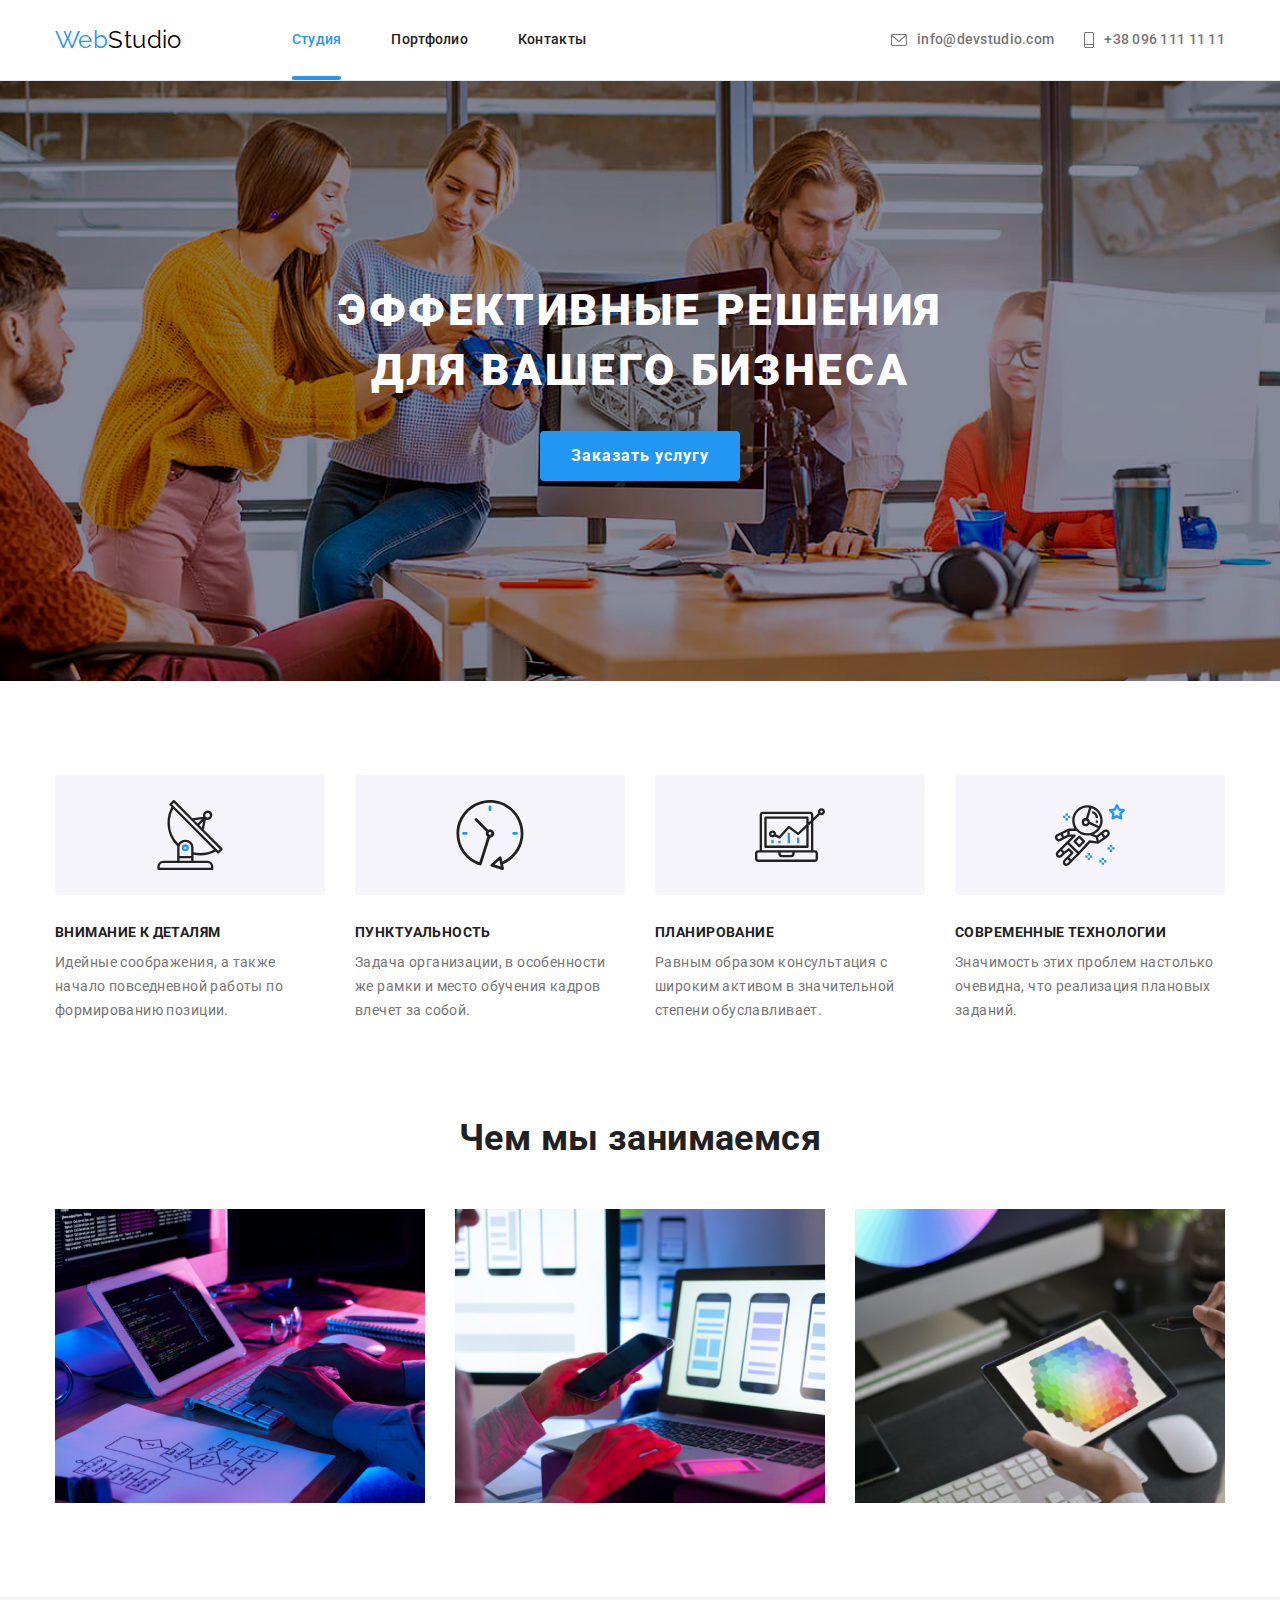
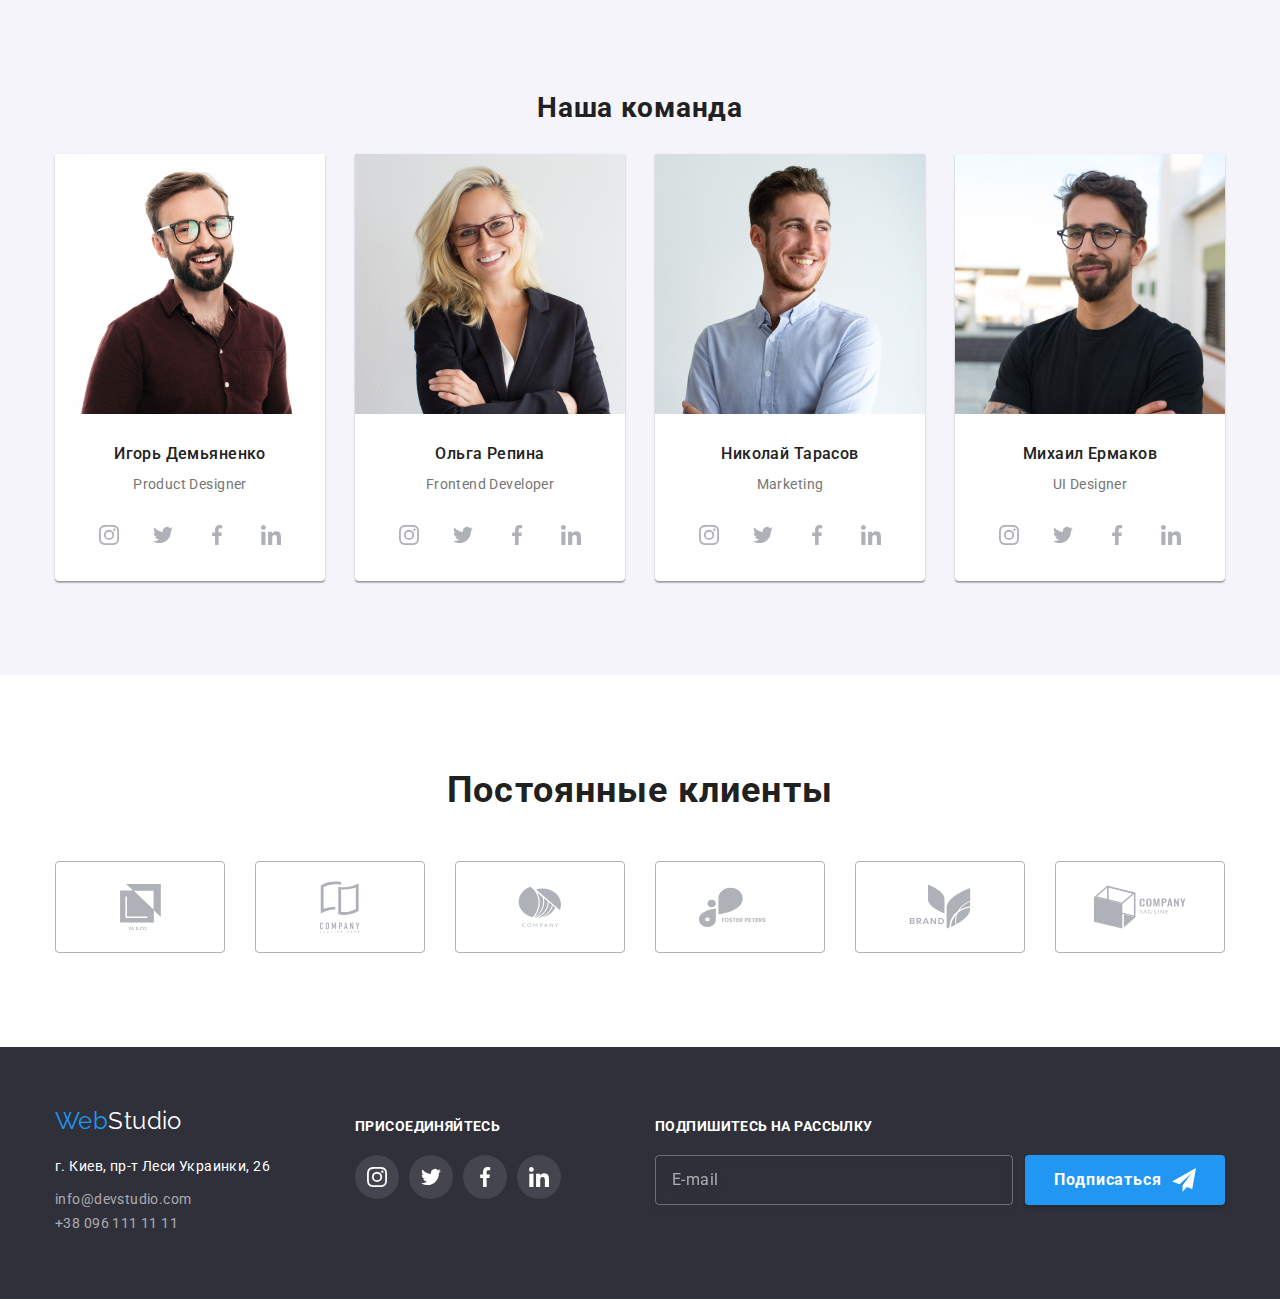
==== commit f4786033: "error correction" ====
--- a/index.html
+++ b/index.html
@@ -1,121 +1,139 @@
 <!DOCTYPE html>
 <html lang="ru">
-<head>
-    <meta charset="UTF-8">
-    <meta http-equiv="X-UA-Compatible" content="IE=edge">
-    <meta name="viewport" content="width=device-width, initial-scale=1.0">
+  <head>
+    <meta charset="UTF-8" />
+    <meta http-equiv="X-UA-Compatible" content="IE=edge" />
+    <meta name="viewport" content="width=device-width, initial-scale=1.0" />
     <title>Document</title>
-    <link href="https://fonts.googleapis.com/css2?family=Raleway:wght@700&family=Roboto:wght@400;500;700;900&display=swap" rel="stylesheet">
-    <link rel="stylesheet" href="./css/main.min.css">
-</head>
-<body>
+    <link
+      href="https://fonts.googleapis.com/css2?family=Raleway:wght@700&family=Roboto:wght@400;500;700;900&display=swap"
+      rel="stylesheet"
+    />
+    <link rel="stylesheet" href="./css/main.min.css" />
+  </head>
+  <body>
     <header class="header">
-        <div class="mail-nav"> 
-            <nav class="conteiner-nav">
-                <a href="" class="logo">Web<span class="logo__studio">Studio</span></a>
-                <!-- Кнопка для мобилки -->
-                <button type="button" class="menu-button is-open" aria-expanded="false" aria-controls="menu-conteiner" data-menu-button>
-                    <svg width="40", height="40" aria-label="Переключатель мобильного меню">
-                        <use class="menu-button__icon-menu" href="./images/icons.svg#cross"></use>
-                        <use class="menu-button__icon-cross" href="./images/icons.svg#menu"></use>
+      <div class="mail-nav">
+        <nav class="conteiner-nav">
+          <a href="" class="logo">Web<span class="logo__studio">Studio</span></a>
+          <!-- Кнопка для мобилки -->
+          <button
+            type="button"
+            class="menu-button is-open"
+            aria-expanded="false"
+            aria-controls="menu-conteiner"
+            data-menu-button
+          >
+            <svg width="40" , height="40" aria-label="Переключатель мобильного меню">
+              <use class="menu-button__icon-menu" href="./images/icons.svg#cross"></use>
+              <use class="menu-button__icon-cross" href="./images/icons.svg#menu"></use>
+            </svg>
+          </button>
+          <div class="menu-conteiner" id="menu-conteiner" data-menu>
+            <ul class="site-nav list">
+              <li class="site-nav__item">
+                <a href="" class="site-nav__link current">Студия</a>
+              </li>
+              <li class="site-nav__item">
+                <a href="./portfolio.html" class="site-nav__link">Портфолио</a>
+              </li>
+              <li class="site-nav__item">
+                <a href="" class="site-nav__link">Контакты</a>
+              </li>
+            </ul>
+            <div class="contriner-auth">
+              <ul class="auth-nav list">
+                <li class="auth-nav__item icon-envelope">
+                  <a href="mailto:info@devstudio.com" class="auth-nav__link"
+                    >info@devstudio.com
+                    <svg class="auth-nav__icon" width="16px" heught="12px">
+                      <use href="./images/symbol-defs.svg#envelope"></use>
                     </svg>
-                </button>
-                <div class="menu-conteiner" id="menu-conteiner" data-menu>
-                    <ul class="site-nav list">
-                        <li class="site-nav__item">
-                            <a href="" class="site-nav__link current">Студия</a>
-                        </li>
-                        <li class="site-nav__item">
-                            <a href="./portfolio.html" class="site-nav__link">Портфолио</a>
-                        </li>
-                        <li class="site-nav__item">
-                            <a href="" class="site-nav__link">Контакты</a>
-                        </li>
-                    </ul>
-                <div class="contriner-auth">
-                    <ul class="auth-nav list">
-                        <li class="auth-nav__item icon-envelope">
-                            <a href="mailto:info@devstudio.com" class="auth-nav__link">info@devstudio.com
-                                <svg class="auth-nav__icon" width="16px" heught="12px">
-                                    <use href="./images/symbol-defs.svg#envelope"></use>
-                                </svg>
-                            </a>
-                        </li>
-                        <li class="auth-nav__item icon-vector">
-                            <a href="tel:+380961111111" class="auth-nav__link auth-nav__link--mobile">+38 096 111 11 11
-                                <svg class="auth-nav__icon" width="10px" heught="16px">
-                                    <use href="./images/symbol-defs.svg#vector"></use>
-                                </svg>
-                            </a>
-                        </li>
-                    </ul>
-                </div>
-                <ul class="net__list list">
-                    <li class="net__item">
-                        <a href="" class="net__link">Instagram</a> 
-                    </li>
-                    <li class="net__item">
-                        <a href="" class="net__link">Twitter</a> 
-                    </li>
-                    <li class="net__item">
-                        <a href="" class="net__link">Facebook</a> 
-                    </li>
-                    <li class="net__item">
-                        <a href="" class="net__link">LinkedIn</a> 
-                    </li>
-                </ul>
-                </div>
-            </nav>
-        </div>
+                  </a>
+                </li>
+                <li class="auth-nav__item icon-vector">
+                  <a href="tel:+380961111111" class="auth-nav__link auth-nav__link--mobile"
+                    >+38 096 111 11 11
+                    <svg class="auth-nav__icon" width="10px" heught="16px">
+                      <use href="./images/symbol-defs.svg#vector"></use>
+                    </svg>
+                  </a>
+                </li>
+              </ul>
+            </div>
+            <ul class="net__list list">
+              <li class="net__item">
+                <a href="" class="net__link">Instagram</a>
+              </li>
+              <li class="net__item">
+                <a href="" class="net__link">Twitter</a>
+              </li>
+              <li class="net__item">
+                <a href="" class="net__link">Facebook</a>
+              </li>
+              <li class="net__item">
+                <a href="" class="net__link">LinkedIn</a>
+              </li>
+            </ul>
+          </div>
+        </nav>
+      </div>
     </header>
     <main>
-        <!--Шапка-->
-        <div class="overlay">
-            <div class="hero">
-                <h1 class="hero__title">Эффективные решения для вашего бизнеса</h1>
-                <button class="button" data-modal-open>Заказать услугу</button>
-                <div class="backdrop is-hidden" data-modal>
-                    <div class="modal">
-                        <form class="form-modal">
-                            <h2 class="form-modal__title">Оставьте свои данные, мы вам перезвоним</h2>
-                            <div class="form-modal__groop">
-                                <label for="name">Имя</label>
-                                <input type="name" name="name" id="name" required>
-                                <svg class="form-modal__svg">
-                                    <use href="./images/icons.svg#person"></use>
-                                </svg>
-                            </div>
-                            <div class="form-modal__groop">
-                                <label for="phone">Телефон</label>
-                                <input type="text" name="phone" id="phone" required>
-                                <svg class="form-modal__svg">
-                                    <use href="./images/icons.svg#phone"></use>
-                                </svg>
-                            </div>
-                            <div class="form-modal__groop">
-                                <label for="mail">Почта</label>
-                                <input type="text" name="mail" id="mail" required>
-                                <svg class="form-modal__svg">
-                                    <use href="./images/icons.svg#email"></use>
-                                </svg>
-                            </div>
-                            <div class="form-modal__groop">
-                                <label for="comment">Комментарий</label>
-                                <textarea name="comment" id="comment" placeholder="Введите текст"></textarea>
-                            </div>
+      <!--Шапка-->
+      <div class="overlay">
+        <div class="hero">
+          <h1 class="hero__title">Эффективные решения для вашего бизнеса</h1>
+          <button class="button" data-modal-open>Заказать услугу</button>
+          <div class="backdrop is-hidden" data-modal>
+            <div class="modal">
+              <form class="form-modal">
+                <h2 class="form-modal__title">Оставьте свои данные, мы вам перезвоним</h2>
+                <div class="form-modal__groop">
+                  <label for="name">Имя</label>
+                  <input type="name" name="name" id="name" required />
+                  <svg class="form-modal__svg">
+                    <use href="./images/icons.svg#person"></use>
+                  </svg>
+                </div>
+                <div class="form-modal__groop">
+                  <label for="phone">Телефон</label>
+                  <input type="text" name="phone" id="phone" required />
+                  <svg class="form-modal__svg">
+                    <use href="./images/icons.svg#phone"></use>
+                  </svg>
+                </div>
+                <div class="form-modal__groop">
+                  <label for="mail">Почта</label>
+                  <input type="text" name="mail" id="mail" required />
+                  <svg class="form-modal__svg">
+                    <use href="./images/icons.svg#email"></use>
+                  </svg>
+                </div>
+                <div class="form-modal__groop">
+                  <label for="comment">Комментарий</label>
+                  <textarea name="comment" id="comment" placeholder="Введите текст"></textarea>
+                </div>
 
-                            <div class="modal-field">
-                                <input type="checkbox" name="privacy" id="privacy" class="modal-field__input visually-hidden">
-                            <label for="privacy" class="modal-field__label"
-                            ><span>
-                                <svg class="modal-field__icon" width='11', height='8'>
-                                    <use href="./images/icons.svg#icon-check"></use>
-                                </svg>
-                            </span>
-                                Соглашаюсь с рассылкой и принимаю <a href="" class="modal-field__link">Условия договора</a>
-                            </label>
-                            </div>
-                            <!--
+                
+                <div class="modal-field">
+                  <input
+                    type="checkbox"
+                    name="privacy"
+                    id="privacy"
+                    class="modal-field__input visually-hidden"
+                  />
+                  <label for="privacy" class="modal-field__label"
+                    ><span>
+                      <svg class="modal-field__icon" width="11" , height="8">
+                        <use href="./images/icons.svg#icon-check"></use>
+                      </svg>
+                    </span>
+                    Соглашаюсь с рассылкой и принимаю
+                    <a href="" class="modal-field__link">Условия договора</a>
+                  </label>
+                </div>
+                <!--
                                 <label class="form-modal__agreement">
                                 <input class="form-modal__input" type="checkbox" name="policy">
                                 <span class="form-modal__text">
@@ -126,371 +144,435 @@
                                 </svg>
                             </label>    
                             -->
-                            
-                       
-                            <button type="submit" class="button">Отправить</button>
-                        </form>
-                        <button class="button__close" data-modal-close>
-                            <svg class="button__svg">
-                                <use href="./images/icons.svg#close"></use>
-                            </svg>
-                        </button>
-                    </div>
-                </div> 
+                <button type="submit" class="button">Отправить</button>
+              </form>
+              <button class="button__close" data-modal-close>
+                <svg class="button__svg">
+                  <use href="./images/icons.svg#close"></use>
+                </svg>
+              </button>
             </div>
+          </div>
         </div>
-        <!--Особенности-->
-        <section class="section">
-            <div class="conteiner">
-               <!--<h2 class="section-title">Особенности</h2>--> 
-                <ul class="peculiarities__list list">
-                    <li class="peculiarities__item icon-antenna">
-                        <div class="peculiarities__conteiner">
-                            <svg class="peculiarities__svg">
-                                <use href="./images/symbol-defs.svg#antenna"></use>
-                            </svg>
-                        </div>
-                        <h3 class="peculiarities__title">ВНИМАНИЕ К ДЕТАЛЯМ</h3>
-                        <p class="peculiarities__text">Идейные соображения, а также начало повседневной работы по формированию позиции.</p>
-                    </li>
-                    <li class="peculiarities__item icon-clock">
-                        <div class="peculiarities__conteiner">
-                            <svg class="peculiarities__svg">
-                                <use href="./images/symbol-defs.svg#clock"></use>
-                            </svg>
-                        </div>
-                        <h3 class="peculiarities__title">ПУНКТУАЛЬНОСТЬ</h3>
-                        <p class="peculiarities__text">Задача организации, в особенности же рамки и место обучения кадров влечет за собой.</p>
-                    </li>
-                    <li class="peculiarities__item icon-diagram">
-                        <div class="peculiarities__conteiner">
-                            <svg class="peculiarities__svg">
-                                <use href="./images/symbol-defs.svg#diagram"></use>
-                            </svg>
-                        </div>
-                        <h3 class="peculiarities__title">ПЛАНИРОВАНИЕ</h3>
-                        <p class="peculiarities__text">Равным образом консультация с широким активом в значительной степени обуславливает.</p>
-                    </li>
-                    <li class="peculiarities__item icon-astronaut">
-                        <div class="peculiarities__conteiner">
-                            <svg class="peculiarities__svg">
-                                <use href="./images/symbol-defs.svg#astronaut"></use>
-                            </svg>
-                        </div>
-                        <h3 class="peculiarities__title">СОВРЕМЕННЫЕ ТЕХНОЛОГИИ</h3>
-                        <p class="peculiarities__text">Значимость этих проблем настолько очевидна, что реализация плановых заданий.</p>
-                    </li>
-                </ul>
-            </div>
-        </section>
-        <!--Чем мы занимаемся-->
-        <section class="development">
-            <div class="conteiner">
-                <h2 class="development__title">Чем мы занимаемся</h2>
-                <ul class="development__list list">
-                    <li class="development__item">
-                        <a href=""><img srcset="./images/development/box-1-x1.jpg 1x, ./images/development/box-1-x2.jpg 2x" class="development__img" src="./images/development/box-1-x1.jpg" alt="работа на компьютере" width="370" height="294"></a>
-                        <div class="development__product">
-                            <p class="development__text">ДЕСКТОПНЫЕ ПРИЛОЖЕНИЯ</p>
-                        </div>
-                    </li>
-                    <li class="development__item">
-                        <a href=""><img srcset="./images/development/box-2-x1.jpg 1x, ./images/development/box-2-x2.jpg 2x" class="development__img" src="./images/development/box-2-x1.jpg" alt="работа на телефоне" width="370" height="294"></a>
-                        <div class="development__product">
-                            <p class="development__text">МОБИЛЬНЫЕ ПРИЛОЖЕНИЯ</p>
-                        </div>
-                    </li>
-                    <li class="development__item">
-                        <a href=""><img srcset="./images/development/box-3-x1.jpg 1x, ./images/development/box-3-x2.jpg 2x" class="development__img" src="./images/development/box-3-x1.jpg" alt="работа на планшете" width="370" height="294"></a>
-                        <div class="development__product">
-                            <p class="development__text">ДИЗАЙНЕРСКИЕ РЕШЕНИЯ</p>
-                        </div>
-                    </li>
-                </ul>
-            </div>
-        </section>
-        <!--Наша команда-->
-        <section class="team">
-            <div class="conteiner">
-                <h2 class="team__title">Наша команда</h2>
-            <ul class="team__list list">
-                <li class="team__item">
-                    <article class="card-set">
-                        <img srcset="./images/team/team-card-1-x1.jpg 1x, ./images/team/team-card-1-x2.jpg 2x" class="card-set__img" src="./images/team/team-card-1-x1.jpg" alt="Игорь Демьяненко">
-                    <div class="card-set__meta">
-                        <h3 class="card-set__title">Игорь Демьяненко</h3>
-                        <p class="card-set__job" lang="en">Product Designer</p>
-                        <ul class="network list">
-                            <li class="network__item">
-                                <a href="" class="network__link" aria-label="instagram">
-                                    <svg class="network__icon">
-                                        <use href="./images/symbol-defs.svg#instagram"></use>
-                                    </svg>
-                                </a>
-                            </li>
-                            <li class="network__item">
-                                <a href="" class="network__link" aria-label="twitter">
-                                    <svg class="network__icon">
-                                        <use href="./images/symbol-defs.svg#twitter"></use>
-                                    </svg>
-                                </a>
-                            </li>
-                            <li class="network__item">
-                                <a href="" class="network__link" aria-label="facebook">
-                                    <svg class="network__icon">
-                                        <use href="./images/symbol-defs.svg#facebook"></use>
-                                    </svg>
-                                </a>
-                            </li>
-                            <li class="network__item">
-                                <a href="" class="network__link" aria-label="linkedin">
-                                    <svg class="network__icon">
-                                        <use href="./images/symbol-defs.svg#linkedin"></use>
-                                    </svg>
-                                </a>
-                            </li>
-                        </ul> 
-                    </div>
-                    </article>
-                </li>
-                <li class="team__item">
-                    <article class="card-set">
-                    <img srcset="./images/team/team-card-2-x1.jpg 1x, ./images/team/team-card-2-x2.jpg 2x" class="card-set__img" src="./images/team/team-card-2-x1.jpg" alt="Ольга Репина">
-                    <div class="card-set__meta">
-                        <h3 class="card-set__title">Ольга Репина</h3>
-                        <p class="card-set__job" lang="en">Frontend Developer</p>
-                        <ul class="network list">
-                            <li class="network__item">
-                                <a href="" class="network__link" aria-label="instagram">
-                                    <svg class="network__icon">
-                                        <use href="./images/symbol-defs.svg#instagram"></use>
-                                    </svg>
-                                </a>
-                            </li>
-                            <li class="network__item">
-                                <a href="" class="network__link" aria-label="twitter">
-                                    <svg class="network__icon">
-                                        <use href="./images/symbol-defs.svg#twitter"></use>
-                                    </svg>
-                                </a>
-                            </li>
-                            <li class="network__item">
-                                <a href="" class="network__link" aria-label="facebook">
-                                    <svg class="network__icon">
-                                        <use href="./images/symbol-defs.svg#facebook"></use>
-                                    </svg>
-                                </a>
-                            </li>
-                            <li class="network__item">
-                                <a href="" class="network__link" aria-label="linkedin">
-                                    <svg class="network__icon">
-                                        <use href="./images/symbol-defs.svg#linkedin"></use>
-                                    </svg>
-                                </a>
-                            </li>
-                        </ul> 
-                    </div>
-                    </article>
-                </li>
-                <li class="team__item">
-                    <article class="card-set">
-                        <img srcset="./images/team/team-card-3-x1.jpg 1x, ./images/team/team-card-3-x2.jpg 2x" class="card-set__img" src="./images/team/team-card-3-x1.jpg" alt="Николай Тарасов">
-                        <div class="card-set__meta">
-                        <h3 class="card-set__title">Николай Тарасов</h3>
-                        <p class="card-set__job" lang="en">Marketing</p>
-                        <ul class="network list">
-                            <li class="network__item">
-                                <a href="" class="network__link" aria-label="instagram">
-                                    <svg class="network__icon">
-                                        <use href="./images/symbol-defs.svg#instagram"></use>
-                                    </svg>
-                                </a>
-                            </li>
-                            <li class="network__item">
-                                <a href="" class="network__link" aria-label="twitter">
-                                    <svg class="network__icon">
-                                        <use href="./images/symbol-defs.svg#twitter"></use>
-                                    </svg>
-                                </a>
-                            </li>
-                            <li class="network__item">
-                                <a href="" class="network__link" aria-label="facebook">
-                                    <svg class="network__icon">
-                                        <use href="./images/symbol-defs.svg#facebook"></use>
-                                    </svg>
-                                </a>
-                            </li>
-                            <li class="network__item">
-                                <a href="" class="network__link" aria-label="linkedin">
-                                    <svg class="network__icon">
-                                        <use href="./images/symbol-defs.svg#linkedin"></use>
-                                    </svg>
-                                </a>
-                            </li>
-                        </ul>  
-                    </div>
-                    </article>
-                </li>
-                <li class="team__item">
-                    <article class="card-set">
-                        <img srcset="./images/team/team-card-4-x1.jpg 1x, ./images/team/team-card-4-x2.jpg 2x" class="card-set__img" src="./images/team/team-card-4-x1.jpg" alt="Михаил Ермаков">
-                        <div class="card-set__meta">
-                        <h3 class="card-set__title">Михаил Ермаков</h3>
-                        <p class="card-set__job" lang="en">UI Designer</p>
-                        <ul class="network list">
-                            <li class="network__item">
-                                <a href="" class="network__link" aria-label="instagram">
-                                    <svg class="network__icon">
-                                        <use href="./images/symbol-defs.svg#instagram"></use>
-                                    </svg>
-                                </a>
-                            </li>
-                            <li class="network__item">
-                                <a href="" class="network__link" aria-label="twitter">
-                                    <svg class="network__icon">
-                                        <use href="./images/symbol-defs.svg#twitter"></use>
-                                    </svg>
-                                </a>
-                            </li>
-                            <li class="network__item">
-                                <a href="" class="network__link" aria-label="facebook">
-                                    <svg class="network__icon">
-                                        <use href="./images/symbol-defs.svg#facebook"></use>
-                                    </svg>
-                                </a>
-                            </li>
-                            <li class="network__item">
-                                <a href="" class="network__link" aria-label="linkedin">
-                                    <svg class="network__icon">
-                                        <use href="./images/symbol-defs.svg#linkedin"></use>
-                                    </svg>
-                                </a>
-                            </li>
-                        </ul> 
-                    </div>
-                    </article>
-                </li>
-            </ul>
-            </div>
-        </section>
-        <!--Постоянные клиенты-->
-        <section class="client">
-            <div class="conteiner">
-                <h2 class="client__title">Постоянные клиенты</h2>
-            <ul class="client__list list">
-                <li class="client__item">
-                    <a href="" class="client__link" aria-label="group-1">
-                        <svg class="client__icon group-1">
-                            <use href="./images/symbol-defs.svg#group-1"></use>
-                        </svg>
-                    </a>
-                </li>
-                <li class="client__item">
-                    <a href="" class="client__link" aria-label="group-2">
-                        <svg class="client__icon group-2">
-                            <use href="./images/symbol-defs.svg#group-2"></use>
-                        </svg>
-                    </a>
-                </li>
-                <li class="client__item">
-                    <a href="" class="client__link" aria-label="group-3">
-                        <svg class="client__icon group-3">
-                            <use href="./images/symbol-defs.svg#group-3"></use>
-                        </svg>
-                    </a>
-                </li>
-                <li class="client__item">
-                    <a href="" class="client__link" aria-label="group-4">
-                        <svg class="client__icon group-4">
-                            <use href="./images/symbol-defs.svg#group-4"></use>
-                        </svg>
-                    </a>
-                </li>
-                <li class="client__item">
-                    <a href="" class="client__link" aria-label="group-5">
-                        <svg class="client__icon group-5">
-                            <use href="./images/symbol-defs.svg#group-5"></use>
-                        </svg>
-                    </a>
-                </li>
-                <li class="client__item">
-                    <a href="" class="client__link" aria-label="group-6">
-                        <svg class="client__icon group-6">
-                            <use href="./images/symbol-defs.svg#group-6"></use>
-                        </svg>
-                    </a>
-                </li>
-            </ul>
-            </div>
-        </section>
+      </div>
+      <!--Особенности-->
+      <section class="section">
+        <div class="conteiner">
+          <!--<h2 class="section-title">Особенности</h2>-->
+          <ul class="peculiarities__list list">
+            <li class="peculiarities__item icon-antenna">
+              <div class="peculiarities__conteiner">
+                <svg class="peculiarities__svg">
+                  <use href="./images/symbol-defs.svg#antenna"></use>
+                </svg>
+              </div>
+              <h3 class="peculiarities__title">ВНИМАНИЕ К ДЕТАЛЯМ</h3>
+              <p class="peculiarities__text">
+                Идейные соображения, а также начало повседневной работы по формированию позиции.
+              </p>
+            </li>
+            <li class="peculiarities__item icon-clock">
+              <div class="peculiarities__conteiner">
+                <svg class="peculiarities__svg">
+                  <use href="./images/symbol-defs.svg#clock"></use>
+                </svg>
+              </div>
+              <h3 class="peculiarities__title">ПУНКТУАЛЬНОСТЬ</h3>
+              <p class="peculiarities__text">
+                Задача организации, в особенности же рамки и место обучения кадров влечет за собой.
+              </p>
+            </li>
+            <li class="peculiarities__item icon-diagram">
+              <div class="peculiarities__conteiner">
+                <svg class="peculiarities__svg">
+                  <use href="./images/symbol-defs.svg#diagram"></use>
+                </svg>
+              </div>
+              <h3 class="peculiarities__title">ПЛАНИРОВАНИЕ</h3>
+              <p class="peculiarities__text">
+                Равным образом консультация с широким активом в значительной степени обуславливает.
+              </p>
+            </li>
+            <li class="peculiarities__item icon-astronaut">
+              <div class="peculiarities__conteiner">
+                <svg class="peculiarities__svg">
+                  <use href="./images/symbol-defs.svg#astronaut"></use>
+                </svg>
+              </div>
+              <h3 class="peculiarities__title">СОВРЕМЕННЫЕ ТЕХНОЛОГИИ</h3>
+              <p class="peculiarities__text">
+                Значимость этих проблем настолько очевидна, что реализация плановых заданий.
+              </p>
+            </li>
+          </ul>
+        </div>
+      </section>
+      <!--Чем мы занимаемся-->
+      <section class="development">
+        <div class="conteiner">
+          <h2 class="development__title">Чем мы занимаемся</h2>
+          <ul class="development__list list">
+            <li class="development__item">
+              <a href=""
+                ><img
+                  srcset="
+                    ./images/development/box-1-x1.jpg 1x,
+                    ./images/development/box-1-x2.jpg 2x
+                  "
+                  class="development__img"
+                  src="./images/development/box-1-x1.jpg"
+                  alt="работа на компьютере"
+                  width="370"
+                  height="294"
+              /></a>
+              <div class="development__product">
+                <p class="development__text">ДЕСКТОПНЫЕ ПРИЛОЖЕНИЯ</p>
+              </div>
+            </li>
+            <li class="development__item">
+              <a href=""
+                ><img
+                  srcset="
+                    ./images/development/box-2-x1.jpg 1x,
+                    ./images/development/box-2-x2.jpg 2x
+                  "
+                  class="development__img"
+                  src="./images/development/box-2-x1.jpg"
+                  alt="работа на телефоне"
+                  width="370"
+                  height="294"
+              /></a>
+              <div class="development__product">
+                <p class="development__text">МОБИЛЬНЫЕ ПРИЛОЖЕНИЯ</p>
+              </div>
+            </li>
+            <li class="development__item">
+              <a href=""
+                ><img
+                  srcset="
+                    ./images/development/box-3-x1.jpg 1x,
+                    ./images/development/box-3-x2.jpg 2x
+                  "
+                  class="development__img"
+                  src="./images/development/box-3-x1.jpg"
+                  alt="работа на планшете"
+                  width="370"
+                  height="294"
+              /></a>
+              <div class="development__product">
+                <p class="development__text">ДИЗАЙНЕРСКИЕ РЕШЕНИЯ</p>
+              </div>
+            </li>
+          </ul>
+        </div>
+      </section>
+      <!--Наша команда-->
+      <section class="team">
+        <div class="conteiner">
+          <h2 class="team__title">Наша команда</h2>
+          <ul class="team__list list">
+            <li class="team__item">
+              <article class="card-set">
+                <img
+                  srcset="./images/team/team-card-1-x1.jpg 1x, ./images/team/team-card-1-x2.jpg 2x"
+                  class="card-set__img"
+                  src="./images/team/team-card-1-x1.jpg"
+                  alt="Игорь Демьяненко"
+                />
+                <div class="card-set__meta">
+                  <h3 class="card-set__title">Игорь Демьяненко</h3>
+                  <p class="card-set__job" lang="en">Product Designer</p>
+                  <ul class="network list">
+                    <li class="network__item">
+                      <a href="" class="network__link" aria-label="instagram">
+                        <svg class="network__icon">
+                          <use href="./images/symbol-defs.svg#instagram"></use>
+                        </svg>
+                      </a>
+                    </li>
+                    <li class="network__item">
+                      <a href="" class="network__link" aria-label="twitter">
+                        <svg class="network__icon">
+                          <use href="./images/symbol-defs.svg#twitter"></use>
+                        </svg>
+                      </a>
+                    </li>
+                    <li class="network__item">
+                      <a href="" class="network__link" aria-label="facebook">
+                        <svg class="network__icon">
+                          <use href="./images/symbol-defs.svg#facebook"></use>
+                        </svg>
+                      </a>
+                    </li>
+                    <li class="network__item">
+                      <a href="" class="network__link" aria-label="linkedin">
+                        <svg class="network__icon">
+                          <use href="./images/symbol-defs.svg#linkedin"></use>
+                        </svg>
+                      </a>
+                    </li>
+                  </ul>
+                </div>
+              </article>
+            </li>
+            <li class="team__item">
+              <article class="card-set">
+                <img
+                  srcset="./images/team/team-card-2-x1.jpg 1x, ./images/team/team-card-2-x2.jpg 2x"
+                  class="card-set__img"
+                  src="./images/team/team-card-2-x1.jpg"
+                  alt="Ольга Репина"
+                />
+                <div class="card-set__meta">
+                  <h3 class="card-set__title">Ольга Репина</h3>
+                  <p class="card-set__job" lang="en">Frontend Developer</p>
+                  <ul class="network list">
+                    <li class="network__item">
+                      <a href="" class="network__link" aria-label="instagram">
+                        <svg class="network__icon">
+                          <use href="./images/symbol-defs.svg#instagram"></use>
+                        </svg>
+                      </a>
+                    </li>
+                    <li class="network__item">
+                      <a href="" class="network__link" aria-label="twitter">
+                        <svg class="network__icon">
+                          <use href="./images/symbol-defs.svg#twitter"></use>
+                        </svg>
+                      </a>
+                    </li>
+                    <li class="network__item">
+                      <a href="" class="network__link" aria-label="facebook">
+                        <svg class="network__icon">
+                          <use href="./images/symbol-defs.svg#facebook"></use>
+                        </svg>
+                      </a>
+                    </li>
+                    <li class="network__item">
+                      <a href="" class="network__link" aria-label="linkedin">
+                        <svg class="network__icon">
+                          <use href="./images/symbol-defs.svg#linkedin"></use>
+                        </svg>
+                      </a>
+                    </li>
+                  </ul>
+                </div>
+              </article>
+            </li>
+            <li class="team__item">
+              <article class="card-set">
+                <img
+                  srcset="./images/team/team-card-3-x1.jpg 1x, ./images/team/team-card-3-x2.jpg 2x"
+                  class="card-set__img"
+                  src="./images/team/team-card-3-x1.jpg"
+                  alt="Николай Тарасов"
+                />
+                <div class="card-set__meta">
+                  <h3 class="card-set__title">Николай Тарасов</h3>
+                  <p class="card-set__job" lang="en">Marketing</p>
+                  <ul class="network list">
+                    <li class="network__item">
+                      <a href="" class="network__link" aria-label="instagram">
+                        <svg class="network__icon">
+                          <use href="./images/symbol-defs.svg#instagram"></use>
+                        </svg>
+                      </a>
+                    </li>
+                    <li class="network__item">
+                      <a href="" class="network__link" aria-label="twitter">
+                        <svg class="network__icon">
+                          <use href="./images/symbol-defs.svg#twitter"></use>
+                        </svg>
+                      </a>
+                    </li>
+                    <li class="network__item">
+                      <a href="" class="network__link" aria-label="facebook">
+                        <svg class="network__icon">
+                          <use href="./images/symbol-defs.svg#facebook"></use>
+                        </svg>
+                      </a>
+                    </li>
+                    <li class="network__item">
+                      <a href="" class="network__link" aria-label="linkedin">
+                        <svg class="network__icon">
+                          <use href="./images/symbol-defs.svg#linkedin"></use>
+                        </svg>
+                      </a>
+                    </li>
+                  </ul>
+                </div>
+              </article>
+            </li>
+            <li class="team__item">
+              <article class="card-set">
+                <img
+                  srcset="./images/team/team-card-4-x1.jpg 1x, ./images/team/team-card-4-x2.jpg 2x"
+                  class="card-set__img"
+                  src="./images/team/team-card-4-x1.jpg"
+                  alt="Михаил Ермаков"
+                />
+                <div class="card-set__meta">
+                  <h3 class="card-set__title">Михаил Ермаков</h3>
+                  <p class="card-set__job" lang="en">UI Designer</p>
+                  <ul class="network list">
+                    <li class="network__item">
+                      <a href="" class="network__link" aria-label="instagram">
+                        <svg class="network__icon">
+                          <use href="./images/symbol-defs.svg#instagram"></use>
+                        </svg>
+                      </a>
+                    </li>
+                    <li class="network__item">
+                      <a href="" class="network__link" aria-label="twitter">
+                        <svg class="network__icon">
+                          <use href="./images/symbol-defs.svg#twitter"></use>
+                        </svg>
+                      </a>
+                    </li>
+                    <li class="network__item">
+                      <a href="" class="network__link" aria-label="facebook">
+                        <svg class="network__icon">
+                          <use href="./images/symbol-defs.svg#facebook"></use>
+                        </svg>
+                      </a>
+                    </li>
+                    <li class="network__item">
+                      <a href="" class="network__link" aria-label="linkedin">
+                        <svg class="network__icon">
+                          <use href="./images/symbol-defs.svg#linkedin"></use>
+                        </svg>
+                      </a>
+                    </li>
+                  </ul>
+                </div>
+              </article>
+            </li>
+          </ul>
+        </div>
+      </section>
+      <!--Постоянные клиенты-->
+      <section class="client">
+        <div class="conteiner">
+          <h2 class="client__title">Постоянные клиенты</h2>
+          <ul class="client__list list">
+            <li class="client__item">
+              <a href="" class="client__link" aria-label="group-1">
+                <svg class="client__icon group-1">
+                  <use href="./images/symbol-defs.svg#group-1"></use>
+                </svg>
+              </a>
+            </li>
+            <li class="client__item">
+              <a href="" class="client__link" aria-label="group-2">
+                <svg class="client__icon group-2">
+                  <use href="./images/symbol-defs.svg#group-2"></use>
+                </svg>
+              </a>
+            </li>
+            <li class="client__item">
+              <a href="" class="client__link" aria-label="group-3">
+                <svg class="client__icon group-3">
+                  <use href="./images/symbol-defs.svg#group-3"></use>
+                </svg>
+              </a>
+            </li>
+            <li class="client__item">
+              <a href="" class="client__link" aria-label="group-4">
+                <svg class="client__icon group-4">
+                  <use href="./images/symbol-defs.svg#group-4"></use>
+                </svg>
+              </a>
+            </li>
+            <li class="client__item">
+              <a href="" class="client__link" aria-label="group-5">
+                <svg class="client__icon group-5">
+                  <use href="./images/symbol-defs.svg#group-5"></use>
+                </svg>
+              </a>
+            </li>
+            <li class="client__item">
+              <a href="" class="client__link" aria-label="group-6">
+                <svg class="client__icon group-6">
+                  <use href="./images/symbol-defs.svg#group-6"></use>
+                </svg>
+              </a>
+            </li>
+          </ul>
+        </div>
+      </section>
     </main>
     <footer class="footer">
-        <div class="basement">
-            <div class="wrap">
-                <div class="basement-conteiner">
-                    <a href="" class="logo logo--footer">Web<span class="logo__studio logo__studio--footer">Studio</span></a>
-                <address class="address">
-                    <p class="address__text">г. Киев, пр-т Леси Украинки, 26</p> <br/>
-                    <ul class="address__list">
-                        <li class="address__item">
-                            <a href="mailto:info@devstudio.com" class="address__link">info@devstudio.com</a> <br/>
-                        </li>
-                        <li class="address__item">
-                            <a href="tel:+380961111111" class="address__link">+38 096 111 11 11</a>
-                        </li>
-                    </ul>
-                </address>
-                </div>
-                <div class="basement-social">
-                    <h2 class="basement-social__title">ПРИСОЕДИНЯЙТЕСЬ</h2>
-                    <ul class="basement-social__list list">
-                        <li class="basement-social__item">
-                            <a href="" class="basement-social__link" aria-label="instagram">
-                                <svg class="basement-social__icon">
-                                    <use href="./images/symbol-defs.svg#instagram"></use>
-                                </svg>
-                            </a>
-                        </li>
-                        <li class="basement-social__item">
-                            <a href="" class="basement-social__link" aria-label="twitter">
-                                <svg class="basement-social__icon">
-                                    <use href="./images/symbol-defs.svg#twitter"></use>
-                                </svg>
-                            </a>
-                        </li>
-                        <li class="basement-social__item">
-                            <a href="" class="basement-social__link" aria-label="facebook">
-                                <svg class="basement-social__icon">
-                                    <use href="./images/symbol-defs.svg#facebook"></use>
-                                </svg>
-                            </a>
-                        </li>
-                        <li class="basement-social__item">
-                            <a href="" class="basement-social__link" aria-label="linkedin">
-                                <svg class="basement-social__icon">
-                                    <use href="./images/symbol-defs.svg#linkedin"></use>
-                                </svg>
-                            </a>
-                        </li>
-                    </ul>
-                </div>
-            </div>
-            <form class="form">
-                <h2 class="form__title">ПОДПИШИТЕСЬ НА РАССЫЛКУ</h2>
-                <div class="form__flex">
-                    <label for="mail" class="form__field">
-                        <input type="mail" name="mail" placeholder="E-mail">
-                    </label>
-                    <button type="submit" class="button button--subscribe"><span class="button__text">Подписаться</span>
-                        <svg class="form__icon">
-                            <use href="./images/icons.svg#icon-send"></use>
-                        </svg>
-                    </button>
-                </div>
-            </form>
+      <div class="basement">
+        <div class="wrap">
+          <div class="basement-conteiner">
+            <a href="" class="logo logo--footer"
+              >Web<span class="logo__studio logo__studio--footer">Studio</span></a
+            >
+            <address class="address">
+              <p class="address__text">г. Киев, пр-т Леси Украинки, 26</p>
+              <br />
+              <ul class="address__list">
+                <li class="address__item">
+                  <a href="mailto:info@devstudio.com" class="address__link">info@devstudio.com</a>
+                  <br />
+                </li>
+                <li class="address__item">
+                  <a href="tel:+380961111111" class="address__link">+38 096 111 11 11</a>
+                </li>
+              </ul>
+            </address>
+          </div>
+          <div class="basement-social">
+            <h2 class="basement-social__title">ПРИСОЕДИНЯЙТЕСЬ</h2>
+            <ul class="basement-social__list list">
+              <li class="basement-social__item">
+                <a href="" class="basement-social__link" aria-label="instagram">
+                  <svg class="basement-social__icon">
+                    <use href="./images/symbol-defs.svg#instagram"></use>
+                  </svg>
+                </a>
+              </li>
+              <li class="basement-social__item">
+                <a href="" class="basement-social__link" aria-label="twitter">
+                  <svg class="basement-social__icon">
+                    <use href="./images/symbol-defs.svg#twitter"></use>
+                  </svg>
+                </a>
+              </li>
+              <li class="basement-social__item">
+                <a href="" class="basement-social__link" aria-label="facebook">
+                  <svg class="basement-social__icon">
+                    <use href="./images/symbol-defs.svg#facebook"></use>
+                  </svg>
+                </a>
+              </li>
+              <li class="basement-social__item">
+                <a href="" class="basement-social__link" aria-label="linkedin">
+                  <svg class="basement-social__icon">
+                    <use href="./images/symbol-defs.svg#linkedin"></use>
+                  </svg>
+                </a>
+              </li>
+            </ul>
+          </div>
         </div>
-    </footer> 
-    <script src="./js/modal.js"></script> 
+        <form class="form">
+          <h2 class="form__title">ПОДПИШИТЕСЬ НА РАССЫЛКУ</h2>
+          <div class="form__flex">
+            <label for="mail" class="form__field">
+              <input type="mail" name="mail" placeholder="E-mail" />
+            </label>
+            <button type="submit" class="button button--subscribe">
+              <span class="button__text">Подписаться</span>
+              <svg class="form__icon">
+                <use href="./images/icons.svg#icon-send"></use>
+              </svg>
+            </button>
+          </div>
+        </form>
+      </div>
+    </footer>
+    <script src="./js/modal.js"></script>
     <script src="./js/menu.js"></script>
-</body>
-</html>+  </body>
+</html>
--- a/css/main.min.css
+++ b/css/main.min.css
@@ -1,7 +1,2 @@
-html{-webkit-box-sizing:border-box;box-sizing:border-box}*,*::before,*::after{-webkit-box-sizing:inherit;box-sizing:inherit}:root{--primery-text-color: #757575;--title-text-color: #212121;--accent-color: #2196F3;--primery-bgr-color: #E5E5E5;--title-white-color: #FFFFFF;--accent-bgr-color: #F5F4FA;--timing-function: cubic-bezier(0.4, 0, 0.2, 1)}.visually-hidden{position:absolute;white-space:nowrap;width:1px;height:1px;overflow:hidden;border:0;padding:0;clip:rect(0 0 0 0);-webkit-clip-path:inset(50%);clip-path:inset(50%);margin:-1px}/*! modern-normalize v1.1.0 | MIT License | https://github.com/sindresorhus/modern-normalize */*,::before,::after{-webkit-box-sizing:border-box;box-sizing:border-box}html{line-height:1.15;-webkit-text-size-adjust:100%;-moz-tab-size:4;-o-tab-size:4;tab-size:4}body{margin:0;font-family:system-ui,-apple-system,"Segoe UI",Roboto,Helvetica,Arial,sans-serif,"Apple Color Emoji","Segoe UI Emoji"}hr{height:0;color:inherit}abbr[title]{-webkit-text-decoration:underline dotted;text-decoration:underline dotted}b,strong{font-weight:bolder}code,kbd,samp,pre{font-family:ui-monospace,- SFMono-Regular,- Consolas,- 'Liberation Mono',- Menlo,- monospace;font-size:1em}small{font-size:80%}sub,sup{font-size:75%;line-height:0;position:relative;vertical-align:baseline}sub{bottom:-0.25em}sup{top:-0.5em}table{text-indent:0;border-color:inherit}button,input,optgroup,select,textarea{font-family:inherit;font-size:100%;line-height:1.15;margin:0}button,select{text-transform:none}button,[type='button'],[type='reset'],[type='submit']{-webkit-appearance:button}::-moz-focus-inner{border-style:none;padding:0}:-moz-focusring{outline:1px dotted ButtonText}:-moz-ui-invalid{box-shadow:none}legend{padding:0}progress{vertical-align:baseline}::-webkit-inner-spin-button,::-webkit-outer-spin-button{height:auto}[type='search']{-webkit-appearance:textfield;outline-offset:-2px}::-webkit-search-decoration{-webkit-appearance:none}::-webkit-file-upload-button{-webkit-appearance:button;font:inherit}summary{display:list-item}body{color:var(--primery-text-color);background-color:var(--title-white-color);font-family:Roboto, sans-serif;letter-spacing:0.03em;font-size:14px;cursor:pointer}body.modal-open{overflow:hidden}h1,h2,h3,h4,h5,h6,p{margin:0}ul{margin:0;padding-left:0;list-style:none}a{text-decoration:none;color:currentColor}.list{padding:0;margin:0;list-style:none}img{display:block;max-width:100%;height:auto}.header{margin-left:auto;margin-right:auto;background-color:var(--title-white-color);border-bottom-width:1px;border-bottom-style:solid;border-bottom-color:var(--primery-bgr-color)}@media screen and (max-width: 1199px){.header{position:relative}}@media screen and (min-width: 480px){.header{width:480px}}@media screen and (min-width: 768px){.header{width:768px}}@media screen and (min-width: 1200px){.header{width:1200px}}.mail-nav{display:-webkit-box;display:-ms-flexbox;display:flex;-webkit-box-align:center;-ms-flex-align:center;align-items:center;min-height:60px;padding-left:15px;padding-right:15px;margin-left:auto;margin-right:auto}@media screen and (min-width: 768px){.mail-nav{height:80px}}.conteiner-nav{display:-webkit-box;display:-ms-flexbox;display:flex;-webkit-box-align:center;-ms-flex-align:center;align-items:center;width:100%;-webkit-box-pack:justify;-ms-flex-pack:justify;justify-content:space-between}@media screen and (min-width: 768px){.contriner-auth{display:-webkit-box;display:-ms-flexbox;display:flex;margin-left:auto;-webkit-box-align:center;-ms-flex-align:center;align-items:center;margin-top:21px;margin-bottom:21px}}.menu-button{position:absolute;top:10px;right:15px;display:-webkit-inline-box;display:-ms-inline-flexbox;display:inline-flex;margin:0;padding:0;border:none;background-color:transparent}.menu-button .menu-button__icon-cross{display:none}.menu-button.is-open .menu-button__icon-cross{display:block}.menu-button.is-open .menu-button__icon-menu{display:none}@media screen and (min-width: 768px){.menu-button{display:none}}.menu-button__icon-men:hover,:focus{fill:var(--accent-color)}.menu-conteiner{height:796px;background-color:var(--title-white-color);text-align:center;font-size:20px}@media screen and (max-width: 767px){.menu-conteiner{display:none;position:absolute;top:100%;left:0;width:100%;padding:48px 40px}.menu-conteiner.is-open{display:block}}@media screen and (min-width: 768px){.menu-conteiner{display:-webkit-box;display:-ms-flexbox;display:flex;height:80px}}.logo{display:inline-block;-webkit-box-align:center;-ms-flex-align:center;align-items:center;color:var(--accent-color);font-family:Raleway, cursive;font-size:24px;line-height:1.17;text-decoration:none}.logo__studio{color:#000000}.site-nav{display:-webkit-box;display:-ms-flexbox;display:flex}@media screen and (max-width: 768px){.site-nav{-webkit-box-orient:vertical;-webkit-box-direction:normal;-ms-flex-direction:column;flex-direction:column;-webkit-box-align:start;-ms-flex-align:start;align-items:flex-start;margin-bottom:270px}}@media screen and (min-width: 768px){.site-nav{-webkit-box-orient:horizontal;-webkit-box-direction:normal;-ms-flex-direction:row;flex-direction:row;margin-left:88px;margin-right:84px}}@media screen and (min-width: 1200px){.site-nav{margin-left:93px;margin-right:305px}}@media screen and (min-width: 768px){.site-nav__item{position:relative}.site-nav__item:not(:last-child){margin-right:50px}}.site-nav__link{display:block;padding-bottom:32px;-webkit-transition:color 250ms var(--timing-function);transition:color 250ms var(--timing-function)}.site-nav__link:hover,.site-nav__link:focus{color:var(--accent-color)}@media screen and (max-width: 768px){.site-nav__link{font-weight:500;font-size:40px;line-height:1.18;text-align:center;letter-spacing:0.02em;color:var(--title-text-color)}}@media screen and (min-width: 768px){.site-nav__link{padding-top:32px;padding-bottom:32px;color:var(--title-text-color);font-weight:500;font-size:14px;line-height:1.14;letter-spacing:0.02em;text-decoration:none}}.site-nav__link.current{color:var(--accent-color)}@media screen and (min-width: 768px){.site-nav__link.current::after{position:absolute;content:"";bottom:0;left:0;width:100%;min-height:4px;background:var(--accent-color);border-radius:2px}}.auth-nav{display:-webkit-box;display:-ms-flexbox;display:flex;-webkit-box-align:center;-ms-flex-align:center;align-items:center}@media screen and (max-width: 767px){.auth-nav{-webkit-box-orient:vertical;-webkit-box-direction:reverse;-ms-flex-direction:column-reverse;flex-direction:column-reverse}}@media screen and (max-width: 1199px){.auth-nav{-webkit-box-orient:vertical;-webkit-box-direction:normal;-ms-flex-direction:column;flex-direction:column;-webkit-box-align:start;-ms-flex-align:start;align-items:flex-start}}.auth-nav__item{margin:0;padding:0}@media screen and (max-width: 767px){.auth-nav__item:not(:last-child){margin-bottom:8px}}@media screen and (min-width: 768px){.auth-nav__item{display:block;-webkit-box-align:center;-ms-flex-align:center;align-items:center}}@media screen and (max-width: 1199px){.auth-nav__item:not(:last-child){margin-bottom:10px}}@media screen and (min-width: 1200px){.auth-nav__item:not(:last-child){margin-right:30px}}.auth-nav__link{display:-webkit-box;display:-ms-flexbox;display:flex;-webkit-box-orient:horizontal;-webkit-box-direction:reverse;-ms-flex-direction:row-reverse;flex-direction:row-reverse;margin:0;padding:0;max-height:80px;color:var(--primery-text-color);font-weight:500;font-size:14px;line-height:1.14;letter-spacing:0.02em;text-decoration:none;fill:var(--primery-text-color);-webkit-transition:color 250ms var(--timing-function),fill 250ms var(--timing-function);transition:color 250ms var(--timing-function),fill 250ms var(--timing-function)}@media screen and (min-width: 480px) and (max-width: 767px){.auth-nav__link{padding-bottom:32px}.auth-nav__link:hover,.auth-nav__link:focus{font-weight:500;font-size:34px;line-height:1.18;letter-spacing:0.02em;color:var(--accent-color)}}@media screen and (min-width: 768px){.auth-nav__link:hover,.auth-nav__link:focus{color:var(--accent-color);fill:var(--accent-color);font-size:14px;line-height:1.14}}@media screen and (min-width: 1200px){.auth-nav__link{-webkit-box-pack:center;-ms-flex-pack:center;justify-content:center;-webkit-box-align:center;-ms-flex-align:center;align-items:center;padding-top:32px;padding-bottom:32px;max-height:80px}}.auth-nav__icon{padding:0;border:0;margin-right:8px;height:14px;fill:inherit}@media screen and (max-width: 767px){.auth-nav__icon{display:none}}@media screen and (min-width: 1200px){.auth-nav__icon{display:-webkit-box;display:-ms-flexbox;display:flex;-webkit-box-pack:center;-ms-flex-pack:center;justify-content:center;-webkit-box-align:center;-ms-flex-align:center;align-items:center;margin-right:10px;height:80px}}.net__list{display:-webkit-box;display:-ms-flexbox;display:flex;margin-top:32px}@media screen and (min-width: 768px){.net__list{display:none}}.net__item:not(:last-child){margin-right:20px}.net__link{font-weight:500;font-size:18px;line-height:1.22;letter-spacing:0.02em;color:var(--accent-color)}.overlay{min-height:400px;max-width:1600px;margin-left:auto;margin-right:auto;background-image:-webkit-gradient(linear, left top, right top, from(rgba(47,48,58,0.4)), to(rgba(47,48,58,0.4))),url(/images/hero/overlay-1x.jpg);background-image:linear-gradient(to right, rgba(47,48,58,0.4), rgba(47,48,58,0.4)),url(/images/hero/overlay-1x.jpg);background-size:cover;background-repeat:no-repeat;background-position:center;background-color:var(--title-text-color)}@media screen and (min-width: 1200px){.overlay{min-height:600px}}@media (min-device-pixel-ratio: 2), (-webkit-min-device-pixel-ratio: 2), (min-resolution: 192dpi), (min-resolution: 2dppx){.overlay{background-image:url("/images/hero/overlay-2x.jpg")}}.hero{padding-top:200px;padding-bottom:200px;text-align:center}.hero__title{margin-top:0;margin-bottom:30px;margin-left:auto;margin-right:auto;color:var(--title-white-color);font-weight:900;font-size:26px;line-height:1.61;letter-spacing:0.06em;text-transform:uppercase;text-align:center}@media screen and (min-width: 768px){.hero__title{width:364px}}@media screen and (min-width: 1200px){.hero__title{width:696px;font-size:44px;line-height:1.36}}.backdrop{position:fixed;top:0;left:0;width:100%;height:100%;background-color:rgba(0,0,0,0.2);z-index:1;padding:93px 15px 94px 15px;overflow-y:scroll;opacity:1;-webkit-transition:opacity 250ms var(--timing-function);transition:opacity 250ms var(--timing-function)}@media screen and (min-width: 768px){.backdrop{padding:208px 159px 207px 159px}}@media screen and (min-width: 1200px){.backdrop{padding:221px 536px 222px 536px}}.backdrop.is-hidden{opacity:0;pointer-events:none}.backdrop.is-hidden .modal{-webkit-transform:translate(-50%, -50%) scale(1.1);transform:translate(-50%, -50%) scale(1.1)}.modal{position:relative;min-height:609px;max-width:450px;padding:40px;background-color:var(--title-white-color)}@media screen and (min-width: 768px){.modal{position:absolute;top:50%;left:50%;-webkit-transform:translate(-50%, -50%) scale(1);transform:translate(-50%, -50%) scale(1);-webkit-transition:opacity 250ms var(--timing-function);transition:opacity 250ms var(--timing-function)}}@media screen and (min-width: 1200px){.modal{max-height:581px;max-width:528px;position:absolute;top:50%;left:50%;-webkit-transform:translate(-50%, -50%) scale(1);transform:translate(-50%, -50%) scale(1);-webkit-transition:opacity 250ms var(--timing-function);transition:opacity 250ms var(--timing-function)}}.button__close{position:absolute;-webkit-box-sizing:border-box;box-sizing:border-box;position:absolute;width:30px;height:30px;right:8px;top:8px;-webkit-box-align:center;-ms-flex-align:center;align-items:center;text-align:center;border-radius:50%;background:var(--title-white-color);border:1px solid rgba(0,0,0,0.1);outline:none}.button__close:focus{border:1px solid #2196F3;border-radius:50%}.button__svg{position:absolute;display:inline-block;top:50%;left:50%;-webkit-transform:translate(-50%, -50%);transform:translate(-50%, -50%);-webkit-transition:opacity 250ms var(--timing-function);transition:opacity 250ms var(--timing-function);width:18px;height:18px}.button__close:focus>.button__svg{fill:var(--accent-color)}.button{width:200px;height:50px;margin-left:auto;margin-right:auto;color:var(--title-white-color);background-color:var(--accent-color);font-weight:700;font-size:16px;line-height:1.88;-webkit-box-align:center;-ms-flex-align:center;align-items:center;letter-spacing:0.06em;text-align:center;background:var(--accent-color);-webkit-box-shadow:0px 4px 4px rgba(0,0,0,0.15);box-shadow:0px 4px 4px rgba(0,0,0,0.15);border-radius:4px;border:none}.form-modal{width:100%;margin-left:auto;margin-right:auto}.form-modal__title{margin-top:0;padding:0;font-weight:700;font-size:20px;line-height:1.15;text-align:center;letter-spacing:0.03em;color:#212121}.form-modal__groop{position:relative;display:-webkit-box;display:-ms-flexbox;display:flex;-webkit-box-orient:vertical;-webkit-box-direction:normal;-ms-flex-direction:column;flex-direction:column;margin-left:auto;margin-bottom:10px}.form-modal__groop label{display:-webkit-box;display:-ms-flexbox;display:flex;margin-right:auto;margin-bottom:4px;font-weight:400;font-size:12px;line-height:14px;letter-spacing:0.01em;color:var(--primery-text-color)}.form-modal__groop input{margin:0;padding-left:42px;width:100%;height:40px;border:1px solid rgba(33,33,33,0.2);border-radius:4px;outline:none}.form-modal__groop input:focus{border:1px solid #2196F3;border-radius:4px}@media screen and (min-width: 1200px){.form-modal__groop input{width:448px}}textarea{resize:none}.form-modal__groop textarea{padding:12px 16px;margin:0;width:100%;height:120px;border:1px solid rgba(33,33,33,0.2);border-radius:4px;outline:none}.form-modal__groop textarea:focus{border:1px solid #2196F3;border-radius:4px}.form-modal__groop textarea::-webkit-input-placeholder{font-weight:400;font-size:12px;line-height:1.17;letter-spacing:0.01em;color:rgba(117,117,117,0.5)}.form-modal__groop textarea:-ms-input-placeholder{font-weight:400;font-size:12px;line-height:1.17;letter-spacing:0.01em;color:rgba(117,117,117,0.5)}.form-modal__groop textarea::-ms-input-placeholder{font-weight:400;font-size:12px;line-height:1.17;letter-spacing:0.01em;color:rgba(117,117,117,0.5)}.form-modal__groop textarea::placeholder{font-weight:400;font-size:12px;line-height:1.17;letter-spacing:0.01em;color:rgba(117,117,117,0.5)}@media screen and (min-width: 1200px){.form-modal__groop textarea{width:448px}}.form-modal__svg{position:absolute;bottom:11px;left:12px;width:18px;height:18px;fill:var(--title-text-color)}.form-modal__groop input:focus+.form-modal__svg{fill:var(--accent-color)}.modal-field{text-align:left}.modal-field__label{font-weight:400;font-size:14px;line-height:1.17;letter-spacing:0.03em;color:var(--primery-text-color)}.modal-field__link{font-weight:400;font-size:12px;line-height:1.17;letter-spacing:0.03em;-webkit-text-decoration-line:underline;text-decoration-line:underline;color:var(--accent-color);text-align:left}.modal-field__label span{width:16px;height:15px;border:2px solid var(--title-text-color);border-radius:4px;display:-webkit-inline-box;display:-ms-inline-flexbox;display:inline-flex;-webkit-box-pack:center;-ms-flex-pack:center;justify-content:center;-webkit-box-align:center;-ms-flex-align:center;align-items:center}.modal-field__icon{fill:transparent}.modal-field__input:checked+.modal-field__label span{background-color:var(--accent-color);border:none}.modal-field__input:checked+.modal-field__label .modal-field__icon{fill:var(--title-white-color)}.form-modal .button{margin-top:30px}.section{padding-top:60px;padding-bottom:60px}@media screen and (min-width: 1200px){.section{padding-top:94px;padding-bottom:94px}}.conteiner{padding-left:15px;padding-right:15px;margin-left:auto;margin-right:auto}@media screen and (min-width: 480px){.conteiner{width:480px}}@media screen and (min-width: 768px){.conteiner{width:768px}}@media screen and (min-width: 1200px){.conteiner{width:1200px}}.development{padding-bottom:94px}.development__title{color:var(--title-text-color);font-weight:700;font-size:36px;line-height:1.17;text-align:center}.peculiarities__list{display:block}@media screen and (min-width: 768px){.peculiarities__list{display:-webkit-box;display:-ms-flexbox;display:flex;-ms-flex-wrap:wrap;flex-wrap:wrap;margin:-15px}}@media screen and (min-width: 1200px){.peculiarities__list{-webkit-box-orient:horizontal;-webkit-box-direction:normal;-ms-flex-direction:row;flex-direction:row;-webkit-box-pack:center;-ms-flex-pack:center;justify-content:center;margin:0 auto}}.peculiarities__item{width:100%;margin-bottom:30px}.peculiarities__item:last-child{margin-bottom:0}@media screen and (min-width: 768px) and (max-width: 1199px){.peculiarities__item{width:354px;-ms-flex-preferred-size:calc(100-2 * 30px / 2);flex-basis:calc(100-2 * 30px / 2);margin:15px}}@media screen and (min-width: 1200px){.peculiarities__item{width:270px;margin-right:30px}.peculiarities__item:last-child{margin-right:0}}.peculiarities__conteiner{display:-webkit-box;display:-ms-flexbox;display:flex;-webkit-box-pack:center;-ms-flex-pack:center;justify-content:center;-webkit-box-align:center;-ms-flex-align:center;align-items:center;height:120px;background:var(--accent-bgr-color);border-radius:4px}@media screen and (max-width: 1199px){.peculiarities__conteiner{-ms-flex-preferred-size:50%;flex-basis:50%}}@media screen and (min-width: 1200px){.peculiarities__conteiner{width:270px}}.peculiarities__svg{width:70px;height:70px}.peculiarities__title{margin-top:30px;margin-bottom:10px;color:var(--title-text-color);font-weight:700;font-size:14px;line-height:1.14;text-align:center}@media screen and (min-width: 768px){.peculiarities__title{text-transform:uppercase;text-align:left}}@media screen and (min-width: 1200px){.peculiarities__title{text-align:center}}.peculiarities__text{line-height:1.71}@media screen and (min-width: 1200px){.peculiarities__text{margin-top:0;margin-bottom:0}}.development{display:none}@media screen and (min-width: 1200px){.development{display:block}}.development__title{margin-bottom:50px}.development__list{display:-webkit-box;display:-ms-flexbox;display:flex;-webkit-box-pack:center;-ms-flex-pack:center;justify-content:center}.development__item{position:relative}.development__item:not(:last-child){margin-right:30px}.development__product{position:absolute;bottom:0;left:0;opacity:0;width:100%;min-height:70px;background-color:rgba(47,48,58,0.8);-webkit-transition:opacity 250ms var(--timing-function);transition:opacity 250ms var(--timing-function)}.development__product:hover,.development__product:focus{opacity:1}.development__text{margin-top:27px;margin-bottom:27px;font-weight:700;font-size:14px;line-height:1.14;text-align:center;letter-spacing:0.03em;text-transform:uppercase;color:var(--title-white-color)}.team{padding-top:60px;padding-bottom:60px;background-color:var(--accent-bgr-color)}@media screen and (min-width: 1200px){.team{padding-top:94px;padding-bottom:94px}}.team__title{color:var(--title-text-color);font-weight:700;font-size:28px;line-height:1.17;text-align:center;margin-bottom:30px}@media screen and (min-width: 768px){.team__title{line-height:1.18;letter-spacing:0.03em}}@media screen and (max-width: 1199px){.team__list{display:-webkit-box;display:-ms-flexbox;display:flex;-ms-flex-wrap:wrap;flex-wrap:wrap;margin:-15px}}@media screen and (min-width: 1200px){.team__list{display:-webkit-box;display:-ms-flexbox;display:flex;-webkit-box-pack:center;-ms-flex-pack:center;justify-content:center}}.team__item{-webkit-box-shadow:0px 1px 3px rgba(0,0,0,0.12),0px 1px 1px rgba(0,0,0,0.14),0px 2px 1px rgba(0,0,0,0.2);box-shadow:0px 1px 3px rgba(0,0,0,0.12),0px 1px 1px rgba(0,0,0,0.14),0px 2px 1px rgba(0,0,0,0.2);border-radius:0px 0px 4px 4px;background-color:var(--title-white-color)}@media screen and (max-width: 767px){.team__item:not(:last-child){margin-bottom:30px}}@media screen and (max-width: 1199px){.team__item{-ms-flex-preferred-size:calc(100-2 * 30px / 2);flex-basis:calc(100-2 * 30px / 2);margin:15px}}@media screen and (min-width: 1200px){.team__item:not(:last-child){margin-right:30px}}.card-set__img{width:450px;height:460px}@media screen and (min-width: 768px){.card-set__img{width:354px;height:374px}}@media screen and (min-width: 1200px){.card-set__img{width:270px;height:260px}}.card-set__meta{padding-top:30px;padding-bottom:24px}.card-set__title{color:var(--title-text-color);font-weight:500;font-size:16px;line-height:1.19;text-align:center}.card-set__job{margin-top:10px;margin-bottom:16px;font-size:14px;line-height:1.7;text-align:center}.network{display:-webkit-box;display:-ms-flexbox;display:flex;padding:0;width:206px;list-style:none;-webkit-box-align:center;-ms-flex-align:center;align-items:center;margin-left:auto;margin-right:auto}@media screen and (min-width: 1200px){.network{margin:16px 32px 0px 32px}}.network__item{height:44px;width:44px;-webkit-box-align:center;-ms-flex-align:center;align-items:center}.network__item:not(:last-child){margin-right:10px}.network__link{display:-webkit-box;display:-ms-flexbox;display:flex;-webkit-box-pack:center;-ms-flex-pack:center;justify-content:center;-webkit-box-align:center;-ms-flex-align:center;align-items:center;padding:0;border:0;border-radius:50%;height:44px;width:44px;color:#AFB1B8;text-align:center;-webkit-transition:background-color 250ms var(--timing-function),color 250ms var(--timing-function);transition:background-color 250ms var(--timing-function),color 250ms var(--timing-function)}.network__link:hover,.network__link:focus{background-color:var(--accent-color);color:var(--title-white-color)}.network__icon{height:20px;width:20px;fill:currentColor}.client{padding-top:60px;padding-bottom:60px}@media screen and (min-width: 1200px){.client{padding-top:94px;padding-bottom:94px}}.client__title{margin-bottom:30px;font-weight:700;font-size:28px;line-height:1.18;text-align:center;letter-spacing:0.03em;color:var(--title-text-color)}@media screen and (min-width: 1200px){.client__title{margin-top:0;margin-bottom:50px;font-size:36px;line-height:1.17}}.client__list{display:-webkit-box;display:-ms-flexbox;display:flex;-ms-flex-wrap:wrap;flex-wrap:wrap;padding:0;list-style:none;-webkit-box-align:center;-ms-flex-align:center;align-items:center;-webkit-box-pack:center;-ms-flex-pack:center;justify-content:center}@media screen and (max-width: 1199px){.client__list{margin:-15px}}.client__item{-webkit-box-align:center;-ms-flex-align:center;align-items:center}@media screen and (max-width: 767px){.client__item{-ms-flex-preferred-size:calc(100-2 * 30px / 2);flex-basis:calc(100-2 * 30px / 2);margin:15px}}@media screen and (min-width: 768px) and (max-width: 1199px){.client__item{-ms-flex-preferred-size:calc(100-3 * 30px / 3);flex-basis:calc(100-3 * 30px / 3);margin:15px}}@media screen and (min-width: 1200px){.client__item:not(:last-child){margin-right:30px}}.client__link{display:-webkit-box;display:-ms-flexbox;display:flex;-webkit-box-pack:center;-ms-flex-pack:center;justify-content:center;-webkit-box-align:center;-ms-flex-align:center;align-items:center;margin:0;padding:0;width:210px;height:92px;border:1px solid #AFB1B8;border-radius:4px;background:var(--title-white-color);text-align:center;fill:#AFB1B8;-webkit-transition:border 250ms var(--timing-function),border-radius 250ms var(--timing-function),fill 250ms var(--timing-function);transition:border 250ms var(--timing-function),border-radius 250ms var(--timing-function),fill 250ms var(--timing-function)}.client__link:hover,.client__link:focus{border:1px solid var(--accent-color);border-radius:4px;fill:var(--accent-color)}@media screen and (min-width: 768px){.client__link{width:226px}}@media screen and (min-width: 1200px){.client__link{width:170px;height:92px}}.client__icon{fill:inherit}.client__icon.group-1{width:41px;height:46.7px}.client__icon.group-2{width:40px;height:52px}.client__icon.group-3{width:43.46px;height:41.18px}.client__icon.group-4{width:84.44px;height:40.62px}.client__icon.group-5{width:62.54px;height:45.43px}.client__icon.group-6{width:93.79px;height:43.93px}.footer{padding-top:60px;padding-bottom:60px;background-color:#2F303A}.basement{padding-left:15px;padding-right:15px;margin-left:auto;margin-right:auto;-webkit-box-pack:justify;-ms-flex-pack:justify;justify-content:space-between}@media screen and (min-width: 480px){.basement{width:480px}}@media screen and (min-width: 768px){.basement{width:768px}}@media screen and (min-width: 1200px){.basement{width:1200px;display:-webkit-box;display:-ms-flexbox;display:flex;-webkit-box-align:center;-ms-flex-align:center;align-items:center;height:132px}}.footer .basement-conteiner{padding-left:0}@media screen and (min-width: 768px) and (max-width: 767px){.footer .basement-conteiner{margin-left:61px}}@media screen and (min-width: 1200px){.footer .basement-conteiner{margin-right:70px;padding-right:15px}}@media screen and (min-width: 768px) and (max-width: 1199px){.wrap{margin-bottom:60px}}@media screen and (min-width: 768px){.wrap{display:-webkit-box;display:-ms-flexbox;display:flex;-webkit-box-pack:justify;-ms-flex-pack:justify;justify-content:space-between;-webkit-box-align:start;-ms-flex-align:start;align-items:flex-start}}.logo--footer{margin-top:0;margin-bottom:0;display:-webkit-box;display:-ms-flexbox;display:flex;-webkit-box-align:center;-ms-flex-align:center;align-items:center;-webkit-box-pack:center;-ms-flex-pack:center;justify-content:center}@media screen and (min-width: 1200px){.logo--footer{-webkit-box-pack:left;-ms-flex-pack:left;justify-content:left}}.logo__studio--footer{color:var(--title-white-color)}.address__text{margin-top:20px;margin-bottom:0;color:var(--title-white-color);line-height:1.71;font-style:normal}@media screen and (max-width: 1199px){.address__text{text-align:center}}.address__link{padding:0;color:rgba(255,255,255,0.6);text-decoration:none;line-height:1.71;font-style:normal;-webkit-transition:color 250ms var(--timing-function);transition:color 250ms var(--timing-function)}.address__link:hover,.address__link:focus{color:var(--accent-color)}@media screen and (min-width: 1200px){.address__list{margin-top:9px}}@media screen and (max-width: 1200px){.address__item{margin-top:8px;text-align:center}}@media screen and (min-width: 1200px){.address__item{margin-top:0;text-align:left}}br{display:none}@media screen and (max-width: 767px){.basement-social{margin-top:60px;margin-bottom:60px}}@media screen and (min-width: 768px){.basement-social{margin-top:5px;margin-right:74px}}@media screen and (min-width: 1200px){.basement-social{display:block;margin-right:93px;margin-bottom:40px;margin-top:12px}}.basement-social__title{margin-bottom:20px;font-weight:700;font-size:14px;line-height:1.14;letter-spacing:0.03em;text-transform:uppercase;color:var(--title-white-color);text-align:center}@media screen and (min-width: 1200px){.basement-social__title{text-align:left}}.basement-social__list{display:-webkit-box;display:-ms-flexbox;display:flex;-webkit-box-align:center;-ms-flex-align:center;align-items:center;padding:0;margin:0;list-style:none}@media screen and (max-width: 1200px){.basement-social__list{-webkit-box-pack:center;-ms-flex-pack:center;justify-content:center}}.basement-social__item{height:44px;width:44px}.basement-social__item:not(:last-child){margin-right:10px}.basement-social__link{display:-webkit-box;display:-ms-flexbox;display:flex;-webkit-box-pack:center;-ms-flex-pack:center;justify-content:center;-webkit-box-align:center;-ms-flex-align:center;align-items:center;padding:0;border:0;border-radius:50%;height:44px;width:44px;color:var(--title-white-color);background:rgba(255,255,255,0.1);text-align:center;-webkit-transition:background-color 250ms var(--timing-function);transition:background-color 250ms var(--timing-function)}.basement-social__link:hover,.basement-social__link:focus{background-color:var(--accent-color)}.basement-social__icon{height:20px;width:20px;fill:currentColor}.form{width:450px;padding:0;margin:0 auto}@media screen and (min-width: 1200px){.form{width:570px;margin-bottom:22px;margin-left:0;margin-right:0;margin-top:0}}.form__title{padding:0;font-weight:700;font-size:14px;line-height:1.14;letter-spacing:0.03em;text-transform:uppercase;color:var(--title-white-color)}@media screen and (max-width: 1199px){.form__title{text-align:center}}@media screen and (min-width: 1200px){.form__title{margin-bottom:20px;text-align:left}}@media screen and (min-width: 1200px){.form__flex{display:-webkit-box;display:-ms-flexbox;display:flex}}.form__field{width:450px;height:50px}@media screen and (min-width: 1200px){.form__field{display:-webkit-box;display:-ms-flexbox;display:flex;width:358px;height:50px;margin-right:12px}}.form__field input{margin-top:20px;margin-bottom:20px;padding:15px 0px 15px 16px;width:100%;background-color:transparent;border:1px solid rgba(255,255,255,0.3);-webkit-filter:drop-shadow(0px 4px 4px rgba(0,0,0,0.15));filter:drop-shadow(0px 4px 4px rgba(0,0,0,0.15));border-radius:4px;color:var(--title-white-color)}.form__field input::-webkit-input-placeholder{font-weight:400;font-size:16px;line-height:1.25;-webkit-box-align:center;align-items:center;letter-spacing:0.03em;color:rgba(255,255,255,0.6)}.form__field input:-ms-input-placeholder{font-weight:400;font-size:16px;line-height:1.25;-ms-flex-align:center;align-items:center;letter-spacing:0.03em;color:rgba(255,255,255,0.6)}.form__field input::-ms-input-placeholder{font-weight:400;font-size:16px;line-height:1.25;-ms-flex-align:center;align-items:center;letter-spacing:0.03em;color:rgba(255,255,255,0.6)}.form__field input::placeholder{font-weight:400;font-size:16px;line-height:1.25;-webkit-box-align:center;-ms-flex-align:center;align-items:center;letter-spacing:0.03em;color:rgba(255,255,255,0.6)}@media screen and (min-width: 1200px){.form__field input{margin:0}}.form__icon{width:24px;height:24px;fill:var(--title-white-color)}@media screen and (min-width: 1200px){.form__icon{display:-webkit-box;display:-ms-flexbox;display:flex}}.button--subscribe{display:-webkit-box;display:-ms-flexbox;display:flex;-webkit-box-pack:center;-ms-flex-pack:center;justify-content:center;margin:0;padding:0;margin-right:auto;margin-left:auto}.button__text{display:-webkit-box;display:-ms-flexbox;display:flex;margin-right:10px;font-weight:700;font-size:16px;line-height:1.88;text-align:center;-webkit-box-align:center;-ms-flex-align:center;align-items:center;letter-spacing:0.06em;color:var(--title-white-color)}.conteiner-section{padding-top:60px;padding-bottom:60px}.conteiner-portfolio{padding-left:15px;padding-right:15px;margin-left:auto;margin-right:auto}@media screen and (min-width: 480px){.conteiner-portfolio{width:480px}}@media screen and (min-width: 768px){.conteiner-portfolio{width:768px}}@media screen and (min-width: 1200px){.conteiner-portfolio{width:1200px}}.row{margin-bottom:40px}@media screen and (min-width: 768px){.row{display:-webkit-box;display:-ms-flexbox;display:flex;-webkit-box-pack:center;-ms-flex-pack:center;justify-content:center}}@media screen and (min-width: 768px) and (max-width: 1199px){.row{margin-bottom:30px}}@media screen and (min-width: 1200px){.row{margin-bottom:50px}}.row__list{display:inline}.row__list:not(:last-child){margin-right:8px}.row__btn{height:38px;padding:0;background-color:var(--accent-bgr-color);font-family:inherit;font-weight:500;font-size:16px;line-height:1.63;letter-spacing:0.03em;text-align:center;border:none;-webkit-transition:background-color 250ms var(--timing-function),color 250ms var(--timing-function),border-radius 250ms var(--timing-function),-webkit-box-shadow 250ms var(--timing-function);transition:background-color 250ms var(--timing-function),color 250ms var(--timing-function),border-radius 250ms var(--timing-function),-webkit-box-shadow 250ms var(--timing-function);transition:background-color 250ms var(--timing-function),color 250ms var(--timing-function),box-shadow 250ms var(--timing-function),border-radius 250ms var(--timing-function);transition:background-color 250ms var(--timing-function),color 250ms var(--timing-function),box-shadow 250ms var(--timing-function),border-radius 250ms var(--timing-function),-webkit-box-shadow 250ms var(--timing-function)}.row__btn:hover,.row__btn:focus{color:var(--title-white-color);background-color:var(--accent-color);-webkit-box-shadow:0px 1px 3px rgba(0,0,0,0.12),0px 1px 1px rgba(0,0,0,0.14),0px 2px 1px rgba(0,0,0,0.2);box-shadow:0px 1px 3px rgba(0,0,0,0.12),0px 1px 1px rgba(0,0,0,0.14),0px 2px 1px rgba(0,0,0,0.2);border-radius:0px 0px 4px 4px}.row__btn.current{background-color:var(--accent-color)}.row__btn--oll{width:73px}.row__btn--veb{width:128px}.row__btn--appendix{width:145px}.row__btn--design{width:103px}@media screen and (max-width: 767px){.row__btn--design{margin-top:15px}}.row__btn--marketing{width:130px}@media screen and (max-width: 767px){.row__btn--marketing{margin-top:15px}}@media screen and (min-width: 768px){.services{display:-webkit-box;display:-ms-flexbox;display:flex;-ms-flex-wrap:wrap;flex-wrap:wrap}}@media screen and (min-width: 768px){.services{margin:-15px}}.services__list{overflow:hidden;border-right-width:1px;border-right-style:solid;border-right-color:#EEEEEE;border-left-width:1px;border-left-style:solid;border-left-color:#EEEEEE;border-bottom-width:1px;border-bottom-style:solid;border-bottom-color:#EEEEEE;-webkit-transition:border-radius 250ms var(--timing-function),-webkit-box-shadow 250ms var(--timing-function);transition:border-radius 250ms var(--timing-function),-webkit-box-shadow 250ms var(--timing-function);transition:box-shadow 250ms var(--timing-function),border-radius 250ms var(--timing-function);transition:box-shadow 250ms var(--timing-function),border-radius 250ms var(--timing-function),-webkit-box-shadow 250ms var(--timing-function)}.services__list:hover{-webkit-box-shadow:0px 1px 3px rgba(0,0,0,0.12),0px 1px 1px rgba(0,0,0,0.14),0px 2px 1px rgba(0,0,0,0.2);box-shadow:0px 1px 3px rgba(0,0,0,0.12),0px 1px 1px rgba(0,0,0,0.14),0px 2px 1px rgba(0,0,0,0.2);border-radius:0px 0px 4px 4px}@media screen and (max-width: 767px){.services__list:not(:last-child){margin-bottom:30px}}@media screen and (min-width: 768px){.services__list{width:354px}}@media screen and (min-width: 768px) and (max-width: 1199px){.services__list{-ms-flex-preferred-size:calc(100-2 * 30px / 2);flex-basis:calc(100-2 * 30px / 2);margin:15px}}@media screen and (min-width: 1200px){.services__list{width:370px;-ms-flex-preferred-size:calc(100-3 * 30px / 3);flex-basis:calc(100-3 * 30px / 3);margin:15px}}.dec__text{font-size:16px;line-height:1.88}.product-overlay{position:relative;overflow:hidden}.product-overlay__hover{position:absolute;top:0;left:0;width:100%;height:100%;padding:63px 24px;background-color:var(--accent-color);-webkit-transform:translateY(100%);transform:translateY(100%);-webkit-transition:-webkit-transform 250ms var(--timing-function);transition:-webkit-transform 250ms var(--timing-function);transition:transform 250ms var(--timing-function);transition:transform 250ms var(--timing-function), -webkit-transform 250ms var(--timing-function)}.services__link:hover .product-overlay__hover,.services__link:focus .product-overlay__hover{-webkit-transform:translateY(0);transform:translateY(0)}.product-overlay__text{font-weight:400;font-size:18px;line-height:1.56;letter-spacing:0.03em;float:left;color:var(--title-white-color)}.desc{padding:20px 20px}.desc__title{margin-bottom:4px;color:var(--title-text-color);font-weight:700;font-size:18px;line-height:2;letter-spacing:0.06em}
+html{-webkit-box-sizing:border-box;box-sizing:border-box}*,*::before,*::after{-webkit-box-sizing:inherit;box-sizing:inherit}:root{--primery-text-color: #757575;--title-text-color: #212121;--accent-color: #2196f3;--primery-bgr-color: #e5e5e5;--title-white-color: #ffffff;--accent-bgr-color: #f5f4fa;--timing-function: cubic-bezier(0.4, 0, 0.2, 1)}.visually-hidden{position:absolute;white-space:nowrap;width:1px;height:1px;overflow:hidden;border:0;padding:0;clip:rect(0 0 0 0);-webkit-clip-path:inset(50%);clip-path:inset(50%);margin:-1px}/*! modern-normalize v1.1.0 | MIT License | https://github.com/sindresorhus/modern-normalize */*,::before,::after{-webkit-box-sizing:border-box;box-sizing:border-box}html{line-height:1.15;-webkit-text-size-adjust:100%;-moz-tab-size:4;-o-tab-size:4;tab-size:4}body{margin:0;font-family:system-ui,-apple-system,"Segoe UI",Roboto,Helvetica,Arial,sans-serif,"Apple Color Emoji","Segoe UI Emoji"}hr{height:0;color:inherit}abbr[title]{-webkit-text-decoration:underline dotted;text-decoration:underline dotted}b,strong{font-weight:bolder}code,kbd,samp,pre{font-family:ui-monospace, SFMono-Regular, Consolas, 'Liberation Mono', Menlo, monospace;font-size:1em}small{font-size:80%}sub,sup{font-size:75%;line-height:0;position:relative;vertical-align:baseline}sub{bottom:-0.25em}sup{top:-0.5em}table{text-indent:0;border-color:inherit}button,input,optgroup,select,textarea{font-family:inherit;font-size:100%;line-height:1.15;margin:0}button,select{text-transform:none}button,[type='button'],[type='reset'],[type='submit']{-webkit-appearance:button}::-moz-focus-inner{border-style:none;padding:0}:-moz-focusring{outline:1px dotted ButtonText}:-moz-ui-invalid{box-shadow:none}legend{padding:0}progress{vertical-align:baseline}::-webkit-inner-spin-button,::-webkit-outer-spin-button{height:auto}[type='search']{-webkit-appearance:textfield;outline-offset:-2px}::-webkit-search-decoration{-webkit-appearance:none}::-webkit-file-upload-button{-webkit-appearance:button;font:inherit}summary{display:list-item}body{color:var(--primery-text-color);background-color:var(--title-white-color);font-family:Roboto, sans-serif;letter-spacing:0.03em;font-size:14px;cursor:pointer}body.modal-open{overflow:hidden}h1,h2,h3,h4,h5,h6,p{margin:0}ul{margin:0;padding-left:0;list-style:none}a{text-decoration:none;color:currentColor}.list{padding:0;margin:0;list-style:none}img{display:block;max-width:100%;height:auto}.header{background-color:var(--title-white-color);border-bottom-width:1px;border-bottom-style:solid;border-bottom-color:var(--primery-bgr-color)}@media screen and (max-width: 768px){.header{position:relative}}.mail-nav{display:-webkit-box;display:-ms-flexbox;display:flex;-webkit-box-align:center;-ms-flex-align:center;align-items:center;min-height:60px;padding-left:15px;padding-right:15px;margin-left:auto;margin-right:auto}@media screen and (min-width: 480px){.mail-nav{width:480px}}@media screen and (min-width: 768px){.mail-nav{width:768px;height:80px}}@media screen and (min-width: 1200px){.mail-nav{width:1200px}}.conteiner-nav{display:-webkit-box;display:-ms-flexbox;display:flex;-webkit-box-align:center;-ms-flex-align:center;align-items:center;width:100%;-webkit-box-pack:justify;-ms-flex-pack:justify;justify-content:space-between}@media screen and (min-width: 768px){.contriner-auth{display:-webkit-box;display:-ms-flexbox;display:flex;margin-left:auto;-webkit-box-align:center;-ms-flex-align:center;align-items:center;margin-top:21px;margin-bottom:21px}}.menu-button{display:-webkit-inline-box;display:-ms-inline-flexbox;display:inline-flex;margin-top:10px;margin-bottom:10px;margin-right:15px;padding:0;border:none;background-color:transparent}.menu-button .menu-button__icon-cross{display:none}.menu-button.is-open .menu-button__icon-cross{display:block}.menu-button.is-open .menu-button__icon-menu{display:none}@media screen and (min-width: 768px){.menu-button{display:none}}.menu-button__icon-men:hover,:focus{fill:var(--accent-color)}.menu-conteiner{height:796px;z-index:1;background-color:var(--title-white-color);text-align:center;font-size:20px}@media screen and (max-width: 767px){.menu-conteiner{display:none;position:absolute;top:0;left:0;width:100%;padding:48px 40px}.menu-conteiner.is-open{display:block}}@media screen and (min-width: 768px){.menu-conteiner{display:-webkit-box;display:-ms-flexbox;display:flex;height:80px}}.logo{display:inline-block;-webkit-box-align:center;-ms-flex-align:center;align-items:center;color:var(--accent-color);font-family:Raleway, cursive;font-size:24px;line-height:1.17;text-decoration:none}.logo__studio{color:#000000}.site-nav{display:-webkit-box;display:-ms-flexbox;display:flex}@media screen and (max-width: 768px){.site-nav{-webkit-box-orient:vertical;-webkit-box-direction:normal;-ms-flex-direction:column;flex-direction:column;-webkit-box-align:start;-ms-flex-align:start;align-items:flex-start;margin-bottom:270px}}@media screen and (min-width: 768px){.site-nav{-webkit-box-orient:horizontal;-webkit-box-direction:normal;-ms-flex-direction:row;flex-direction:row;margin-left:88px;margin-right:84px}}@media screen and (min-width: 1200px){.site-nav{margin-left:93px;margin-right:305px}}@media screen and (min-width: 768px){.site-nav__item{position:relative}.site-nav__item:not(:last-child){margin-right:50px}}.site-nav__link{display:block;padding-bottom:32px;-webkit-transition:color 250ms var(--timing-function);transition:color 250ms var(--timing-function)}.site-nav__link:hover,.site-nav__link:focus{color:var(--accent-color)}@media screen and (max-width: 768px){.site-nav__link{font-weight:500;font-size:40px;line-height:1.18;text-align:center;letter-spacing:0.02em;color:var(--title-text-color)}}@media screen and (min-width: 768px){.site-nav__link{padding-top:32px;padding-bottom:32px;color:var(--title-text-color);font-weight:500;font-size:14px;line-height:1.14;letter-spacing:0.02em;text-decoration:none}}.site-nav__link.current{color:var(--accent-color)}@media screen and (min-width: 768px){.site-nav__link.current::after{position:absolute;content:'';bottom:0;left:0;width:100%;min-height:4px;background:var(--accent-color);border-radius:2px}}.auth-nav{display:-webkit-box;display:-ms-flexbox;display:flex;-webkit-box-align:center;-ms-flex-align:center;align-items:center}@media screen and (max-width: 767px){.auth-nav{-webkit-box-orient:vertical;-webkit-box-direction:reverse;-ms-flex-direction:column-reverse;flex-direction:column-reverse}}@media screen and (max-width: 1199px){.auth-nav{-webkit-box-orient:vertical;-webkit-box-direction:normal;-ms-flex-direction:column;flex-direction:column;-webkit-box-align:start;-ms-flex-align:start;align-items:flex-start}}.auth-nav__item{margin:0;padding:0}@media screen and (max-width: 767px){.auth-nav__item:not(:last-child){margin-bottom:8px}}@media screen and (min-width: 768px){.auth-nav__item{display:block;-webkit-box-align:center;-ms-flex-align:center;align-items:center}}@media screen and (max-width: 1199px){.auth-nav__item:not(:last-child){margin-bottom:10px}}@media screen and (min-width: 1200px){.auth-nav__item:not(:last-child){margin-right:30px}}.auth-nav__link{display:-webkit-box;display:-ms-flexbox;display:flex;-webkit-box-orient:horizontal;-webkit-box-direction:reverse;-ms-flex-direction:row-reverse;flex-direction:row-reverse;margin:0;padding:0;max-height:80px;color:var(--primery-text-color);font-weight:500;font-size:14px;line-height:1.14;letter-spacing:0.02em;text-decoration:none;fill:var(--primery-text-color);-webkit-transition:color 250ms var(--timing-function),fill 250ms var(--timing-function);transition:color 250ms var(--timing-function),fill 250ms var(--timing-function)}@media screen and (min-width: 480px) and (max-width: 767px){.auth-nav__link{padding-bottom:32px}.auth-nav__link:hover,.auth-nav__link:focus{font-weight:500;font-size:34px;line-height:1.18;letter-spacing:0.02em;color:var(--accent-color)}}@media screen and (min-width: 768px){.auth-nav__link:hover,.auth-nav__link:focus{color:var(--accent-color);fill:var(--accent-color);font-size:14px;line-height:1.14}}@media screen and (min-width: 1200px){.auth-nav__link{-webkit-box-pack:center;-ms-flex-pack:center;justify-content:center;-webkit-box-align:center;-ms-flex-align:center;align-items:center;padding-top:32px;padding-bottom:32px;max-height:80px}}.auth-nav__icon{padding:0;border:0;margin-right:8px;height:14px;fill:inherit}@media screen and (max-width: 767px){.auth-nav__icon{display:none}}@media screen and (min-width: 1200px){.auth-nav__icon{display:-webkit-box;display:-ms-flexbox;display:flex;-webkit-box-pack:center;-ms-flex-pack:center;justify-content:center;-webkit-box-align:center;-ms-flex-align:center;align-items:center;margin-right:10px;height:80px}}.net__list{display:-webkit-box;display:-ms-flexbox;display:flex;margin-top:32px}@media screen and (min-width: 768px){.net__list{display:none}}.net__item:not(:last-child){margin-right:20px}.net__link{font-weight:500;font-size:18px;line-height:1.22;letter-spacing:0.02em;color:var(--accent-color)}.overlay{min-height:400px;max-width:1600px;margin-left:auto;margin-right:auto;background-image:-webkit-gradient(linear, left top, right top, from(rgba(47,48,58,0.4)), to(rgba(47,48,58,0.4))),url(/images/hero/overlay-mobile-1x.jpg);background-image:linear-gradient(to right, rgba(47,48,58,0.4), rgba(47,48,58,0.4)),url(/images/hero/overlay-mobile-1x.jpg);background-size:cover;background-repeat:no-repeat;background-position:center;background-color:var(--title-text-color)}@media screen and (min-width: 1200px){.overlay{min-height:600px}}@media screen and (min-device-pixel-ratio: 2), (-webkit-min-device-pixel-ratio: 2), (min-resolution: 192dpi), (min-resolution: 2dppx){.overlay{background-image:url("/images/hero/overlay-mobile-2x.jpg")}}@media screen and (min-width: 481px){.overlay{background-image:url("/images/hero/overlay-tablet-1x.jpg")}}@media screen and (min-width: 481px) and (min-device-pixel-ratio: 2), screen and (min-width: 481px) and (-webkit-min-device-pixel-ratio: 2), screen and (min-width: 481px) and (min-resolution: 192dpi), screen and (min-width: 481px) and (min-resolution: 2dppx){.overlay{background-image:url("/images/hero/overlay-tablet-2x.jpg")}}@media screen and (min-width: 769px){.overlay{background-image:url("/images/hero/overlay-desktop-1x.jpg")}}@media screen and (min-width: 769px) and (min-device-pixel-ratio: 2), screen and (min-width: 769px) and (-webkit-min-device-pixel-ratio: 2), screen and (min-width: 769px) and (min-resolution: 192dpi), screen and (min-width: 769px) and (min-resolution: 2dppx){.overlay{background-image:url("/images/hero/overlay-desktop-2x.jpg")}}.hero{text-align:center;padding-top:118px;padding-bottom:118px}@media screen and (min-width: 1200px){.hero{padding-top:200px;padding-bottom:200px}}.hero__title{margin-top:0;margin-bottom:30px;margin-left:auto;margin-right:auto;color:var(--title-white-color);font-weight:900;font-size:26px;line-height:1.61;letter-spacing:0.06em;text-transform:uppercase;text-align:center}@media screen and (min-width: 480px){.hero__title{width:364px}}@media screen and (min-width: 1200px){.hero__title{width:696px;font-size:44px;line-height:1.36}}.backdrop{position:fixed;top:0;left:0;width:100%;height:100%;background-color:rgba(0,0,0,0.2);z-index:1;padding:93px 15px 94px 15px;overflow-y:scroll;opacity:1;-webkit-transition:opacity 250ms var(--timing-function);transition:opacity 250ms var(--timing-function)}@media screen and (min-width: 768px){.backdrop{padding:208px 159px 207px 159px}}@media screen and (min-width: 1200px){.backdrop{padding:221px 536px 222px 536px}}.backdrop.is-hidden{opacity:0;pointer-events:none}.backdrop.is-hidden .modal{-webkit-transform:translate(-50%, -50%) scale(1.1);transform:translate(-50%, -50%) scale(1.1)}.modal{position:relative;height:609px;max-width:450px;padding:40px;background-color:var(--title-white-color);margin-left:auto;margin-right:auto}@media screen and (min-width: 768px) and (max-width: 1199px){.modal{width:450px}}@media screen and (min-width: 768px){.modal{position:absolute;top:50%;left:50%;-webkit-transform:translate(-50%, -50%) scale(1);transform:translate(-50%, -50%) scale(1);-webkit-transition:opacity 250ms var(--timing-function);transition:opacity 250ms var(--timing-function)}}@media screen and (min-width: 1200px){.modal{max-height:581px;max-width:528px;position:absolute;top:50%;left:50%;-webkit-transform:translate(-50%, -50%) scale(1);transform:translate(-50%, -50%) scale(1);-webkit-transition:opacity 250ms var(--timing-function);transition:opacity 250ms var(--timing-function)}}.button__close{position:absolute;-webkit-box-sizing:border-box;box-sizing:border-box;position:absolute;width:30px;height:30px;right:8px;top:8px;-webkit-box-align:center;-ms-flex-align:center;align-items:center;text-align:center;border-radius:50%;background:var(--title-white-color);border:1px solid rgba(0,0,0,0.1);outline:none}.button__close:focus{border:1px solid #2196f3;border-radius:50%}.button__svg{position:absolute;display:inline-block;top:50%;left:50%;-webkit-transform:translate(-50%, -50%);transform:translate(-50%, -50%);-webkit-transition:opacity 250ms var(--timing-function);transition:opacity 250ms var(--timing-function);width:18px;height:18px}.button__close:focus>.button__svg{fill:var(--accent-color)}.button{width:200px;height:50px;margin-left:auto;margin-right:auto;color:var(--title-white-color);background-color:var(--accent-color);font-weight:700;font-size:16px;line-height:1.88;-webkit-box-align:center;-ms-flex-align:center;align-items:center;letter-spacing:0.06em;text-align:center;background:var(--accent-color);-webkit-box-shadow:0px 4px 4px rgba(0,0,0,0.15);box-shadow:0px 4px 4px rgba(0,0,0,0.15);border-radius:4px;border:none}.form-modal{width:100%;margin-left:auto;margin-right:auto}.form-modal__title{margin-top:0;margin-bottom:12px;padding:0;font-weight:700;font-size:20px;line-height:1.5;text-align:center;letter-spacing:0.03em;color:var(--title-text-color)}@media screen and (min-width: 1200px){.form-modal__title{line-height:1.15}}.form-modal__groop{position:relative;display:-webkit-box;display:-ms-flexbox;display:flex;-webkit-box-orient:vertical;-webkit-box-direction:normal;-ms-flex-direction:column;flex-direction:column;margin-left:auto;margin-bottom:10px}.form-modal__groop label{display:-webkit-box;display:-ms-flexbox;display:flex;margin-right:auto;margin-bottom:4px;font-weight:400;font-size:12px;line-height:14px;letter-spacing:0.01em;color:var(--primery-text-color)}.form-modal__groop input{margin:0;padding-left:42px;width:100%;height:40px;border:1px solid rgba(33,33,33,0.2);border-radius:4px;outline:none}.form-modal__groop input:focus{border:1px solid #2196f3;border-radius:4px}@media screen and (min-width: 1200px){.form-modal__groop input{width:448px}}textarea{resize:none}.form-modal__groop textarea{padding:12px 16px;margin:0;width:100%;height:120px;border:1px solid rgba(33,33,33,0.2);border-radius:4px;outline:none}.form-modal__groop textarea:focus{border:1px solid #2196f3;border-radius:4px}.form-modal__groop textarea::-webkit-input-placeholder{font-weight:400;font-size:12px;line-height:1.17;letter-spacing:0.01em;color:rgba(117,117,117,0.5)}.form-modal__groop textarea:-ms-input-placeholder{font-weight:400;font-size:12px;line-height:1.17;letter-spacing:0.01em;color:rgba(117,117,117,0.5)}.form-modal__groop textarea::-ms-input-placeholder{font-weight:400;font-size:12px;line-height:1.17;letter-spacing:0.01em;color:rgba(117,117,117,0.5)}.form-modal__groop textarea::placeholder{font-weight:400;font-size:12px;line-height:1.17;letter-spacing:0.01em;color:rgba(117,117,117,0.5)}@media screen and (min-width: 1200px){.form-modal__groop textarea{width:448px}}.form-modal__svg{position:absolute;bottom:11px;left:12px;width:18px;height:18px;fill:var(--title-text-color)}.form-modal__groop input:focus+.form-modal__svg{fill:var(--accent-color)}.modal-field{margin-top:20px}@media screen and (max-width: 1199px){.modal-field{text-align:left}}@media screen and (min-width: 1200px){.modal-field{margin-left:auto;margin-right:auto}}.modal-field__label{font-size:12px;line-height:1.17;letter-spacing:0.03em;color:var(--primery-text-color)}@media screen and (min-width: 1200px){.modal-field__label{font-size:14px;line-height:1.71}}.modal-field__link{font-size:12px;line-height:1.17;letter-spacing:0.03em;-webkit-text-decoration-line:underline;text-decoration-line:underline;color:var(--accent-color);text-align:left}@media screen and (min-width: 1200px){.modal-field__link{font-size:14px;line-height:1.71}}.modal-field__label span{width:16px;height:15px;border:2px solid var(--title-text-color);border-radius:4px;display:-webkit-inline-box;display:-ms-inline-flexbox;display:inline-flex;-webkit-box-pack:center;-ms-flex-pack:center;justify-content:center;-webkit-box-align:center;-ms-flex-align:center;align-items:center}.modal-field__icon{fill:transparent}.modal-field__input:checked+.modal-field__label span{background-color:var(--accent-color);border:none}.modal-field__input:checked+.modal-field__label .modal-field__icon{fill:var(--title-white-color)}.form-modal .button{margin-top:30px}.section{padding-top:60px;padding-bottom:60px}@media screen and (min-width: 1200px){.section{padding-top:94px;padding-bottom:94px}}.conteiner{padding-left:15px;padding-right:15px;margin-left:auto;margin-right:auto}@media screen and (min-width: 480px){.conteiner{width:480px}}@media screen and (min-width: 768px){.conteiner{width:768px}}@media screen and (min-width: 1200px){.conteiner{width:1200px}}.development{padding-bottom:94px}.development__title{color:var(--title-text-color);font-weight:700;font-size:36px;line-height:1.17;text-align:center}.peculiarities__list{display:block}@media screen and (min-width: 768px){.peculiarities__list{display:-webkit-box;display:-ms-flexbox;display:flex;-ms-flex-wrap:wrap;flex-wrap:wrap;margin:-15px}}@media screen and (min-width: 1200px){.peculiarities__list{-webkit-box-orient:horizontal;-webkit-box-direction:normal;-ms-flex-direction:row;flex-direction:row;-webkit-box-pack:center;-ms-flex-pack:center;justify-content:center;margin:0 auto}}.peculiarities__item{width:100%}@media screen and (max-width: 767px){.peculiarities__item{margin-bottom:30px}.peculiarities__item:last-child{margin-bottom:0}}@media screen and (min-width: 768px) and (max-width: 1199px){.peculiarities__item{width:354px;-ms-flex-preferred-size:calc(100-2 * 30px / 2);flex-basis:calc(100-2 * 30px / 2);margin:15px}}@media screen and (min-width: 1200px){.peculiarities__item{width:270px;margin-bottom:0;margin-right:30px}.peculiarities__item:last-child{margin-right:0}}.peculiarities__conteiner{display:-webkit-box;display:-ms-flexbox;display:flex;-webkit-box-pack:center;-ms-flex-pack:center;justify-content:center;-webkit-box-align:center;-ms-flex-align:center;align-items:center;height:120px;background:var(--accent-bgr-color);border-radius:4px}@media screen and (max-width: 1199px){.peculiarities__conteiner{-ms-flex-preferred-size:50%;flex-basis:50%}}@media screen and (min-width: 1200px){.peculiarities__conteiner{width:270px}}.peculiarities__svg{width:70px;height:70px}.peculiarities__title{margin-top:30px;margin-bottom:10px;color:var(--title-text-color);font-weight:700;font-size:14px;line-height:1.14;text-align:center}@media screen and (min-width: 768px){.peculiarities__title{text-transform:uppercase;text-align:left}}.peculiarities__text{line-height:1.71}@media screen and (min-width: 1200px){.peculiarities__text{margin-top:0;margin-bottom:0}}.development{display:none}@media screen and (min-width: 1200px){.development{display:block}}.development__title{margin-bottom:50px}.development__list{display:-webkit-box;display:-ms-flexbox;display:flex;-webkit-box-pack:center;-ms-flex-pack:center;justify-content:center}.development__item{position:relative}.development__item:not(:last-child){margin-right:30px}.development__product{position:absolute;bottom:0;left:0;opacity:0;width:100%;min-height:70px;background-color:rgba(47,48,58,0.8);-webkit-transition:opacity 250ms var(--timing-function);transition:opacity 250ms var(--timing-function)}.development__product:hover,.development__product:focus{opacity:1}.development__text{margin-top:27px;margin-bottom:27px;font-weight:700;font-size:14px;line-height:1.14;text-align:center;letter-spacing:0.03em;text-transform:uppercase;color:var(--title-white-color)}.team{padding-top:60px;padding-bottom:60px;background-color:var(--accent-bgr-color)}@media screen and (min-width: 1200px){.team{padding-top:94px;padding-bottom:94px}}.team__title{color:var(--title-text-color);font-weight:700;font-size:28px;line-height:1.17;text-align:center;margin-bottom:30px}@media screen and (min-width: 768px){.team__title{line-height:1.18;letter-spacing:0.03em}}@media screen and (max-width: 1199px){.team__list{display:-webkit-box;display:-ms-flexbox;display:flex;-ms-flex-wrap:wrap;flex-wrap:wrap;margin:-15px}}@media screen and (min-width: 1200px){.team__list{display:-webkit-box;display:-ms-flexbox;display:flex;-webkit-box-pack:center;-ms-flex-pack:center;justify-content:center}}.team__item{-webkit-box-shadow:0px 1px 3px rgba(0,0,0,0.12),0px 1px 1px rgba(0,0,0,0.14),0px 2px 1px rgba(0,0,0,0.2);box-shadow:0px 1px 3px rgba(0,0,0,0.12),0px 1px 1px rgba(0,0,0,0.14),0px 2px 1px rgba(0,0,0,0.2);border-radius:0px 0px 4px 4px;background-color:var(--title-white-color)}@media screen and (max-width: 767px){.team__item:not(:last-child){margin-bottom:30px}}@media screen and (min-width: 768px) and (max-width: 1199px){.team__item{-ms-flex-preferred-size:calc(100-2 * 30px / 2);flex-basis:calc(100-2 * 30px / 2);margin:15px}}@media screen and (min-width: 1200px){.team__item:not(:last-child){margin-right:30px}}.card-set__img{width:450px;height:460px}@media screen and (min-width: 768px){.card-set__img{width:354px;height:374px}}@media screen and (min-width: 1200px){.card-set__img{width:270px;height:260px}}.card-set__meta{padding-top:30px;padding-bottom:24px}.card-set__title{color:var(--title-text-color);font-weight:500;font-size:16px;line-height:1.19;text-align:center}.card-set__job{margin-top:10px;margin-bottom:16px;font-size:14px;line-height:1.7;text-align:center}.network{display:-webkit-box;display:-ms-flexbox;display:flex;padding:0;width:206px;list-style:none;-webkit-box-align:center;-ms-flex-align:center;align-items:center;margin-left:auto;margin-right:auto}@media screen and (min-width: 1200px){.network{margin:16px 32px 0px 32px}}.network__item{height:44px;width:44px;-webkit-box-align:center;-ms-flex-align:center;align-items:center}.network__item:not(:last-child){margin-right:10px}.network__link{display:-webkit-box;display:-ms-flexbox;display:flex;-webkit-box-pack:center;-ms-flex-pack:center;justify-content:center;-webkit-box-align:center;-ms-flex-align:center;align-items:center;padding:0;border:0;border-radius:50%;height:44px;width:44px;color:#afb1b8;text-align:center;-webkit-transition:background-color 250ms var(--timing-function),color 250ms var(--timing-function);transition:background-color 250ms var(--timing-function),color 250ms var(--timing-function)}.network__link:hover,.network__link:focus{background-color:var(--accent-color);color:var(--title-white-color)}.network__icon{height:20px;width:20px;fill:currentColor}.client{padding-top:60px;padding-bottom:60px}@media screen and (min-width: 1200px){.client{padding-top:94px;padding-bottom:94px}}.client__title{margin-bottom:30px;font-weight:700;font-size:28px;line-height:1.18;text-align:center;letter-spacing:0.03em;color:var(--title-text-color)}@media screen and (min-width: 1200px){.client__title{margin-top:0;margin-bottom:50px;font-size:36px;line-height:1.17}}.client__list{display:-webkit-box;display:-ms-flexbox;display:flex;-ms-flex-wrap:wrap;flex-wrap:wrap;padding:0;list-style:none;-webkit-box-align:center;-ms-flex-align:center;align-items:center;-webkit-box-pack:center;-ms-flex-pack:center;justify-content:center}@media screen and (max-width: 1199px){.client__list{margin:-15px}}.client__item{-webkit-box-align:center;-ms-flex-align:center;align-items:center}@media screen and (max-width: 767px){.client__item{-ms-flex-preferred-size:calc(100-2 * 30px / 2);flex-basis:calc(100-2 * 30px / 2);margin:15px}}@media screen and (min-width: 768px) and (max-width: 1199px){.client__item{-ms-flex-preferred-size:calc(100-3 * 30px / 3);flex-basis:calc(100-3 * 30px / 3);margin:15px}}@media screen and (min-width: 1200px){.client__item:not(:last-child){margin-right:30px}}.client__link{display:-webkit-box;display:-ms-flexbox;display:flex;-webkit-box-pack:center;-ms-flex-pack:center;justify-content:center;-webkit-box-align:center;-ms-flex-align:center;align-items:center;margin:0;padding:0;width:210px;height:92px;border:1px solid #afb1b8;border-radius:4px;background:var(--title-white-color);text-align:center;fill:#afb1b8;-webkit-transition:border 250ms var(--timing-function),border-radius 250ms var(--timing-function),fill 250ms var(--timing-function);transition:border 250ms var(--timing-function),border-radius 250ms var(--timing-function),fill 250ms var(--timing-function)}.client__link:hover,.client__link:focus{border:1px solid var(--accent-color);border-radius:4px;fill:var(--accent-color)}@media screen and (min-width: 768px){.client__link{width:226px}}@media screen and (min-width: 1200px){.client__link{width:170px;height:92px}}.client__icon{fill:inherit}.client__icon.group-1{width:41px;height:46.7px}.client__icon.group-2{width:40px;height:52px}.client__icon.group-3{width:43.46px;height:41.18px}.client__icon.group-4{width:84.44px;height:40.62px}.client__icon.group-5{width:62.54px;height:45.43px}.client__icon.group-6{width:93.79px;height:43.93px}.footer{padding-top:60px;padding-bottom:60px;background-color:#2f303a}.basement{padding-left:15px;padding-right:15px;margin-left:auto;margin-right:auto;-webkit-box-pack:justify;-ms-flex-pack:justify;justify-content:space-between}@media screen and (min-width: 480px){.basement{width:480px}}@media screen and (min-width: 768px){.basement{width:768px}}@media screen and (min-width: 1200px){.basement{width:1200px;display:-webkit-box;display:-ms-flexbox;display:flex;-webkit-box-align:center;-ms-flex-align:center;align-items:center;height:132px}}.footer .basement-conteiner{padding-left:0}@media screen and (min-width: 768px) and (max-width: 1199px){.footer .basement-conteiner{margin-left:61px}}@media screen and (min-width: 1200px){.footer .basement-conteiner{margin-right:70px;padding-right:15px}}@media screen and (min-width: 768px) and (max-width: 1199px){.wrap{margin-bottom:60px}}@media screen and (min-width: 768px){.wrap{display:-webkit-box;display:-ms-flexbox;display:flex;-webkit-box-pack:justify;-ms-flex-pack:justify;justify-content:space-between;-webkit-box-align:start;-ms-flex-align:start;align-items:flex-start}}.logo--footer{margin-top:0;margin-bottom:0;display:-webkit-box;display:-ms-flexbox;display:flex;-webkit-box-align:center;-ms-flex-align:center;align-items:center;-webkit-box-pack:center;-ms-flex-pack:center;justify-content:center}@media screen and (min-width: 1200px){.logo--footer{-webkit-box-pack:left;-ms-flex-pack:left;justify-content:left}}.logo__studio--footer{color:var(--title-white-color)}.address__text{margin-top:20px;margin-bottom:0;color:var(--title-white-color);line-height:1.71;font-style:normal}@media screen and (max-width: 1199px){.address__text{text-align:center}}.address__link{padding:0;color:rgba(255,255,255,0.6);text-decoration:none;line-height:1.71;font-style:normal;-webkit-transition:color 250ms var(--timing-function);transition:color 250ms var(--timing-function)}.address__link:hover,.address__link:focus{color:var(--accent-color)}@media screen and (min-width: 1200px){.address__list{margin-top:9px}}@media screen and (max-width: 1200px){.address__item{margin-top:8px;text-align:center}}@media screen and (min-width: 1200px){.address__item{margin-top:0;text-align:left}}br{display:none}@media screen and (max-width: 767px){.basement-social{margin-top:60px;margin-bottom:60px}}@media screen and (min-width: 768px){.basement-social{margin-top:5px;margin-right:74px}}@media screen and (min-width: 1200px){.basement-social{display:block;margin-right:93px;margin-bottom:40px;margin-top:12px}}.basement-social__title{margin-bottom:20px;font-weight:700;font-size:14px;line-height:1.14;letter-spacing:0.03em;text-transform:uppercase;color:var(--title-white-color);text-align:center}@media screen and (min-width: 1200px){.basement-social__title{text-align:left}}.basement-social__list{display:-webkit-box;display:-ms-flexbox;display:flex;-webkit-box-align:center;-ms-flex-align:center;align-items:center;padding:0;margin:0;list-style:none}@media screen and (max-width: 1200px){.basement-social__list{-webkit-box-pack:center;-ms-flex-pack:center;justify-content:center}}.basement-social__item{height:44px;width:44px}.basement-social__item:not(:last-child){margin-right:10px}.basement-social__link{display:-webkit-box;display:-ms-flexbox;display:flex;-webkit-box-pack:center;-ms-flex-pack:center;justify-content:center;-webkit-box-align:center;-ms-flex-align:center;align-items:center;padding:0;border:0;border-radius:50%;height:44px;width:44px;color:var(--title-white-color);background:rgba(255,255,255,0.1);text-align:center;-webkit-transition:background-color 250ms var(--timing-function);transition:background-color 250ms var(--timing-function)}.basement-social__link:hover,.basement-social__link:focus{background-color:var(--accent-color)}.basement-social__icon{height:20px;width:20px;fill:currentColor}.form{width:450px;padding:0;margin:0 auto}@media screen and (min-width: 1200px){.form{width:570px;margin-bottom:22px;margin-left:0;margin-right:0;margin-top:0}}.form__title{padding:0;font-weight:700;font-size:14px;line-height:1.14;letter-spacing:0.03em;text-transform:uppercase;color:var(--title-white-color)}@media screen and (max-width: 1199px){.form__title{text-align:center}}@media screen and (min-width: 1200px){.form__title{margin-bottom:20px;text-align:left}}@media screen and (min-width: 1200px){.form__flex{display:-webkit-box;display:-ms-flexbox;display:flex}}.form__field{width:450px;height:50px}@media screen and (min-width: 1200px){.form__field{display:-webkit-box;display:-ms-flexbox;display:flex;width:358px;height:50px;margin-right:12px}}.form__field input{margin-top:20px;margin-bottom:20px;padding:15px 0px 15px 16px;width:100%;background-color:transparent;border:1px solid rgba(255,255,255,0.3);-webkit-filter:drop-shadow(0px 4px 4px rgba(0,0,0,0.15));filter:drop-shadow(0px 4px 4px rgba(0,0,0,0.15));border-radius:4px;color:var(--title-white-color)}.form__field input::-webkit-input-placeholder{font-weight:400;font-size:16px;line-height:1.25;-webkit-box-align:center;align-items:center;letter-spacing:0.03em;color:rgba(255,255,255,0.6)}.form__field input:-ms-input-placeholder{font-weight:400;font-size:16px;line-height:1.25;-ms-flex-align:center;align-items:center;letter-spacing:0.03em;color:rgba(255,255,255,0.6)}.form__field input::-ms-input-placeholder{font-weight:400;font-size:16px;line-height:1.25;-ms-flex-align:center;align-items:center;letter-spacing:0.03em;color:rgba(255,255,255,0.6)}.form__field input::placeholder{font-weight:400;font-size:16px;line-height:1.25;-webkit-box-align:center;-ms-flex-align:center;align-items:center;letter-spacing:0.03em;color:rgba(255,255,255,0.6)}@media screen and (min-width: 1200px){.form__field input{margin:0}}.form__icon{width:24px;height:24px;fill:var(--title-white-color)}@media screen and (min-width: 1200px){.form__icon{display:-webkit-box;display:-ms-flexbox;display:flex}}.button--subscribe{display:-webkit-box;display:-ms-flexbox;display:flex;-webkit-box-pack:center;-ms-flex-pack:center;justify-content:center;margin:0;padding:0;margin-right:auto;margin-left:auto}.button__text{display:-webkit-box;display:-ms-flexbox;display:flex;margin-right:10px;font-weight:700;font-size:16px;line-height:1.88;text-align:center;-webkit-box-align:center;-ms-flex-align:center;align-items:center;letter-spacing:0.06em;color:var(--title-white-color)}.conteiner-section{padding-top:60px;padding-bottom:60px}@media screen and (min-width: 1200px){.conteiner-section{padding-top:94px;padding-bottom:94px}}.conteiner-portfolio{padding-left:15px;padding-right:15px;margin-left:auto;margin-right:auto}@media screen and (min-width: 480px){.conteiner-portfolio{width:480px}}@media screen and (min-width: 768px){.conteiner-portfolio{width:768px}}@media screen and (min-width: 1200px){.conteiner-portfolio{width:1200px}}.row{margin-bottom:40px}@media screen and (min-width: 768px){.row{display:-webkit-box;display:-ms-flexbox;display:flex;-webkit-box-pack:center;-ms-flex-pack:center;justify-content:center}}@media screen and (min-width: 768px) and (max-width: 1199px){.row{margin-bottom:30px}}@media screen and (min-width: 1200px){.row{margin-bottom:50px}}.row__list{display:inline}.row__list:not(:last-child){margin-right:8px}.row__btn{height:38px;padding:0;background-color:var(--accent-bgr-color);font-family:inherit;font-weight:500;font-size:16px;line-height:1.63;letter-spacing:0.03em;text-align:center;border:none;-webkit-transition:background-color 250ms var(--timing-function),color 250ms var(--timing-function),border-radius 250ms var(--timing-function),-webkit-box-shadow 250ms var(--timing-function);transition:background-color 250ms var(--timing-function),color 250ms var(--timing-function),border-radius 250ms var(--timing-function),-webkit-box-shadow 250ms var(--timing-function);transition:background-color 250ms var(--timing-function),color 250ms var(--timing-function),box-shadow 250ms var(--timing-function),border-radius 250ms var(--timing-function);transition:background-color 250ms var(--timing-function),color 250ms var(--timing-function),box-shadow 250ms var(--timing-function),border-radius 250ms var(--timing-function),-webkit-box-shadow 250ms var(--timing-function)}.row__btn:hover,.row__btn:focus{color:var(--title-white-color);background-color:var(--accent-color);-webkit-box-shadow:0px 1px 3px rgba(0,0,0,0.12),0px 1px 1px rgba(0,0,0,0.14),0px 2px 1px rgba(0,0,0,0.2);box-shadow:0px 1px 3px rgba(0,0,0,0.12),0px 1px 1px rgba(0,0,0,0.14),0px 2px 1px rgba(0,0,0,0.2);border-radius:0px 0px 4px 4px}.row__btn.current{background-color:var(--accent-color)}.row__btn--oll{width:73px}.row__btn--veb{width:128px}.row__btn--appendix{width:145px}.row__btn--design{width:103px}@media screen and (max-width: 767px){.row__btn--design{margin-top:15px}}.row__btn--marketing{width:130px}@media screen and (max-width: 767px){.row__btn--marketing{margin-top:15px}}@media screen and (min-width: 768px){.services{display:-webkit-box;display:-ms-flexbox;display:flex;-ms-flex-wrap:wrap;flex-wrap:wrap}}@media screen and (min-width: 768px){.services{margin:-15px}}.services__list{overflow:hidden;border-right-width:1px;border-right-style:solid;border-right-color:#eeeeee;border-left-width:1px;border-left-style:solid;border-left-color:#eeeeee;border-bottom-width:1px;border-bottom-style:solid;border-bottom-color:#eeeeee;-webkit-transition:border-radius 250ms var(--timing-function),-webkit-box-shadow 250ms var(--timing-function);transition:border-radius 250ms var(--timing-function),-webkit-box-shadow 250ms var(--timing-function);transition:box-shadow 250ms var(--timing-function),border-radius 250ms var(--timing-function);transition:box-shadow 250ms var(--timing-function),border-radius 250ms var(--timing-function),-webkit-box-shadow 250ms var(--timing-function)}.services__list:hover{-webkit-box-shadow:0px 1px 3px rgba(0,0,0,0.12),0px 1px 1px rgba(0,0,0,0.14),0px 2px 1px rgba(0,0,0,0.2);box-shadow:0px 1px 3px rgba(0,0,0,0.12),0px 1px 1px rgba(0,0,0,0.14),0px 2px 1px rgba(0,0,0,0.2);border-radius:0px 0px 4px 4px}@media screen and (max-width: 767px){.services__list:not(:last-child){margin-bottom:30px}}@media screen and (min-width: 768px){.services__list{width:354px}}@media screen and (min-width: 768px) and (max-width: 1199px){.services__list{-ms-flex-preferred-size:calc(100-2 * 30px / 2);flex-basis:calc(100-2 * 30px / 2);margin:15px}}@media screen and (min-width: 1200px){.services__list{width:370px;-ms-flex-preferred-size:calc(100-3 * 30px / 3);flex-basis:calc(100-3 * 30px / 3);margin:15px}}.dec__text{font-size:16px;line-height:1.88}.product-overlay{position:relative;overflow:hidden}.product-overlay__hover{position:absolute;top:0;left:0;width:100%;height:100%;padding:63px 24px;background-color:var(--accent-color);-webkit-transform:translateY(100%);transform:translateY(100%);-webkit-transition:-webkit-transform 250ms var(--timing-function);transition:-webkit-transform 250ms var(--timing-function);transition:transform 250ms var(--timing-function);transition:transform 250ms var(--timing-function), -webkit-transform 250ms var(--timing-function)}.services__link:hover .product-overlay__hover,.services__link:focus .product-overlay__hover{-webkit-transform:translateY(0);transform:translateY(0)}.product-overlay__text{font-weight:400;font-size:18px;line-height:1.56;letter-spacing:0.03em;float:left;color:var(--title-white-color)}.desc{padding:20px 20px}.desc__title{margin-bottom:4px;color:var(--title-text-color);font-weight:700;font-size:18px;line-height:2;letter-spacing:0.06em}
 /*# sourceMappingURL=main.min.css.map */